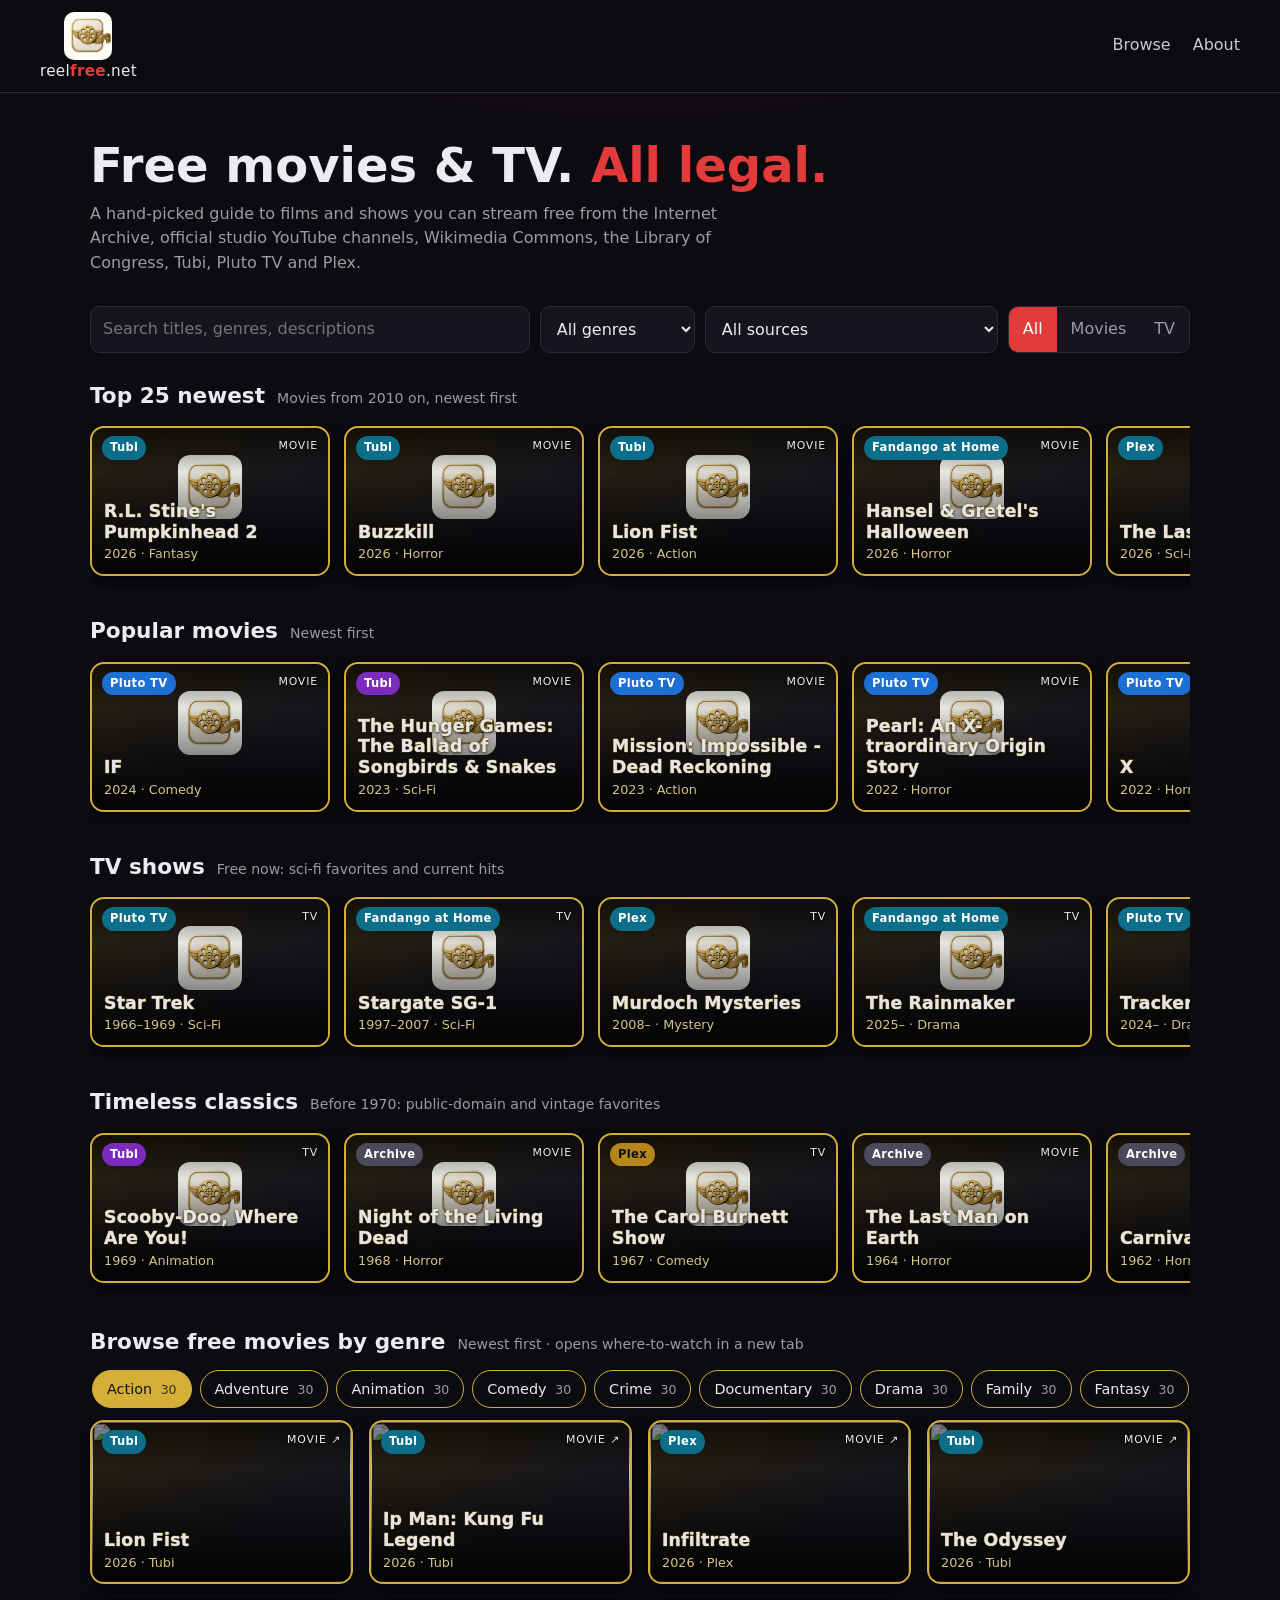
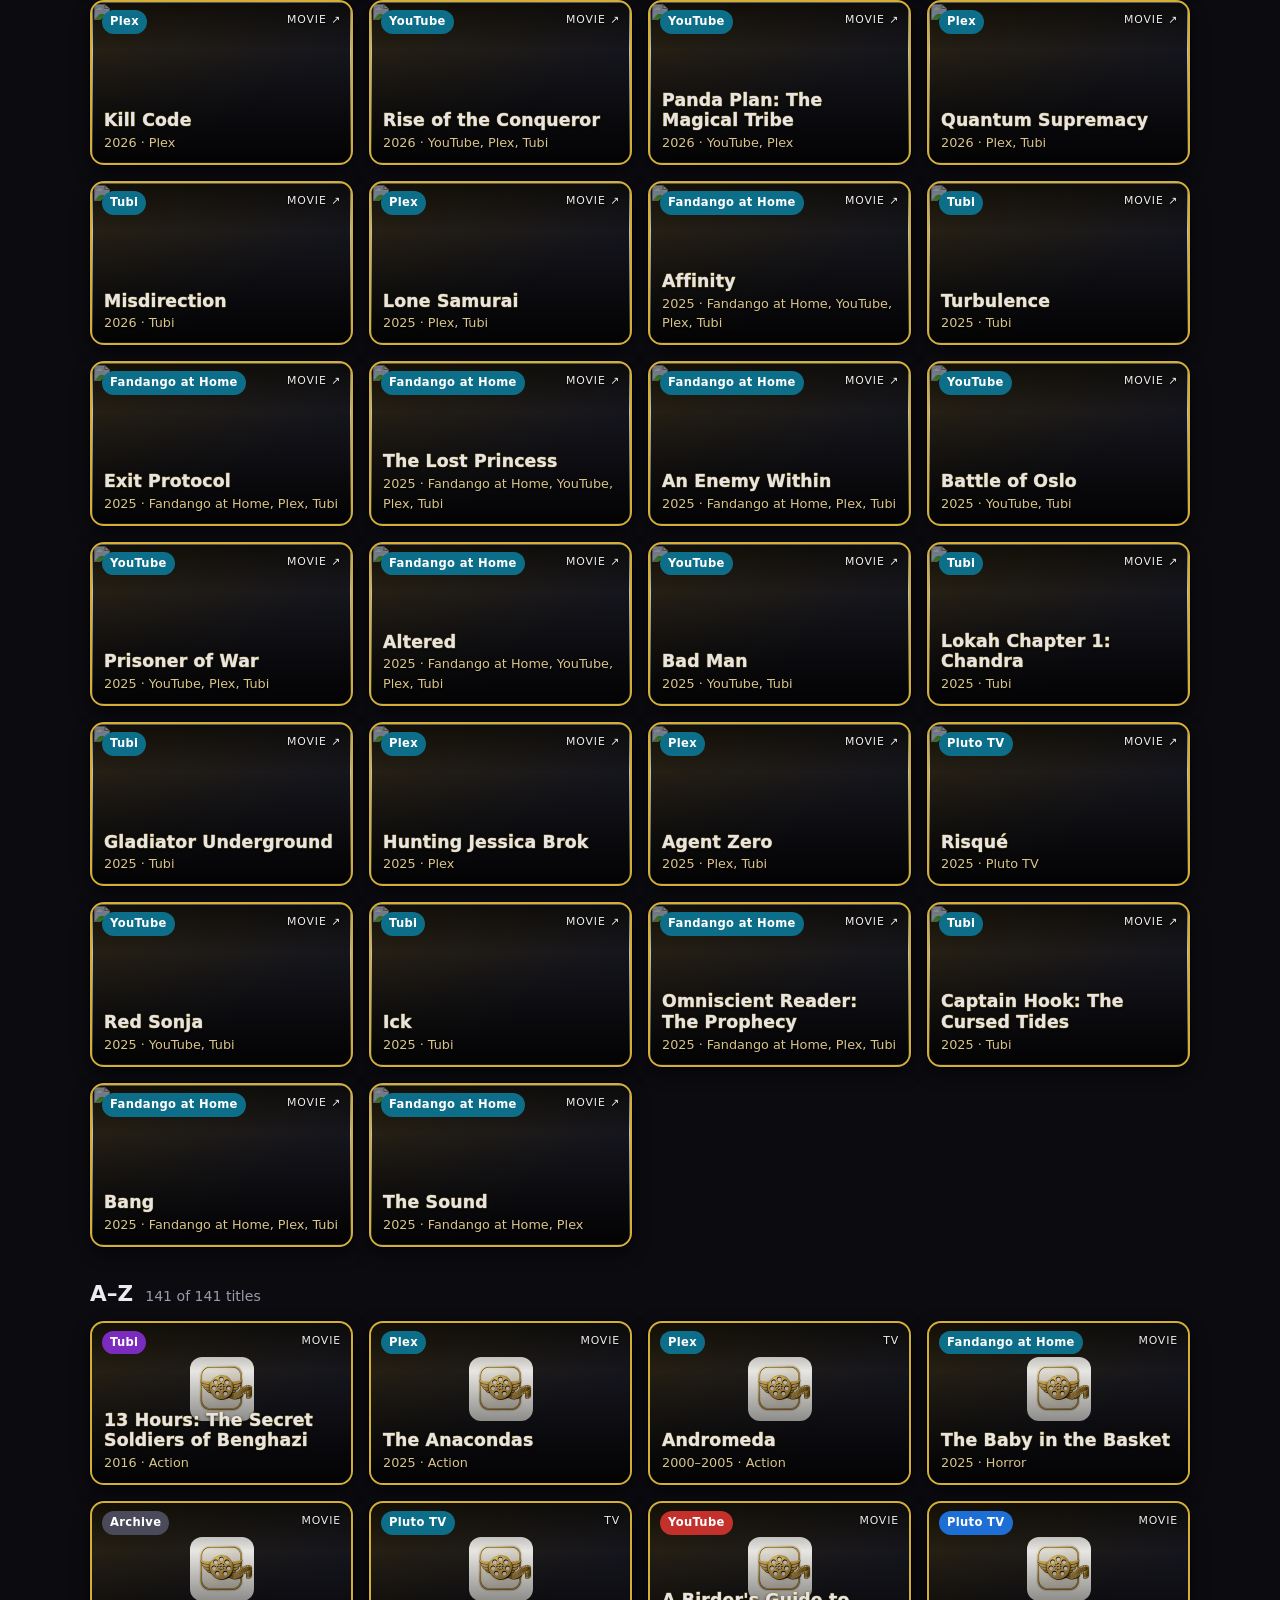
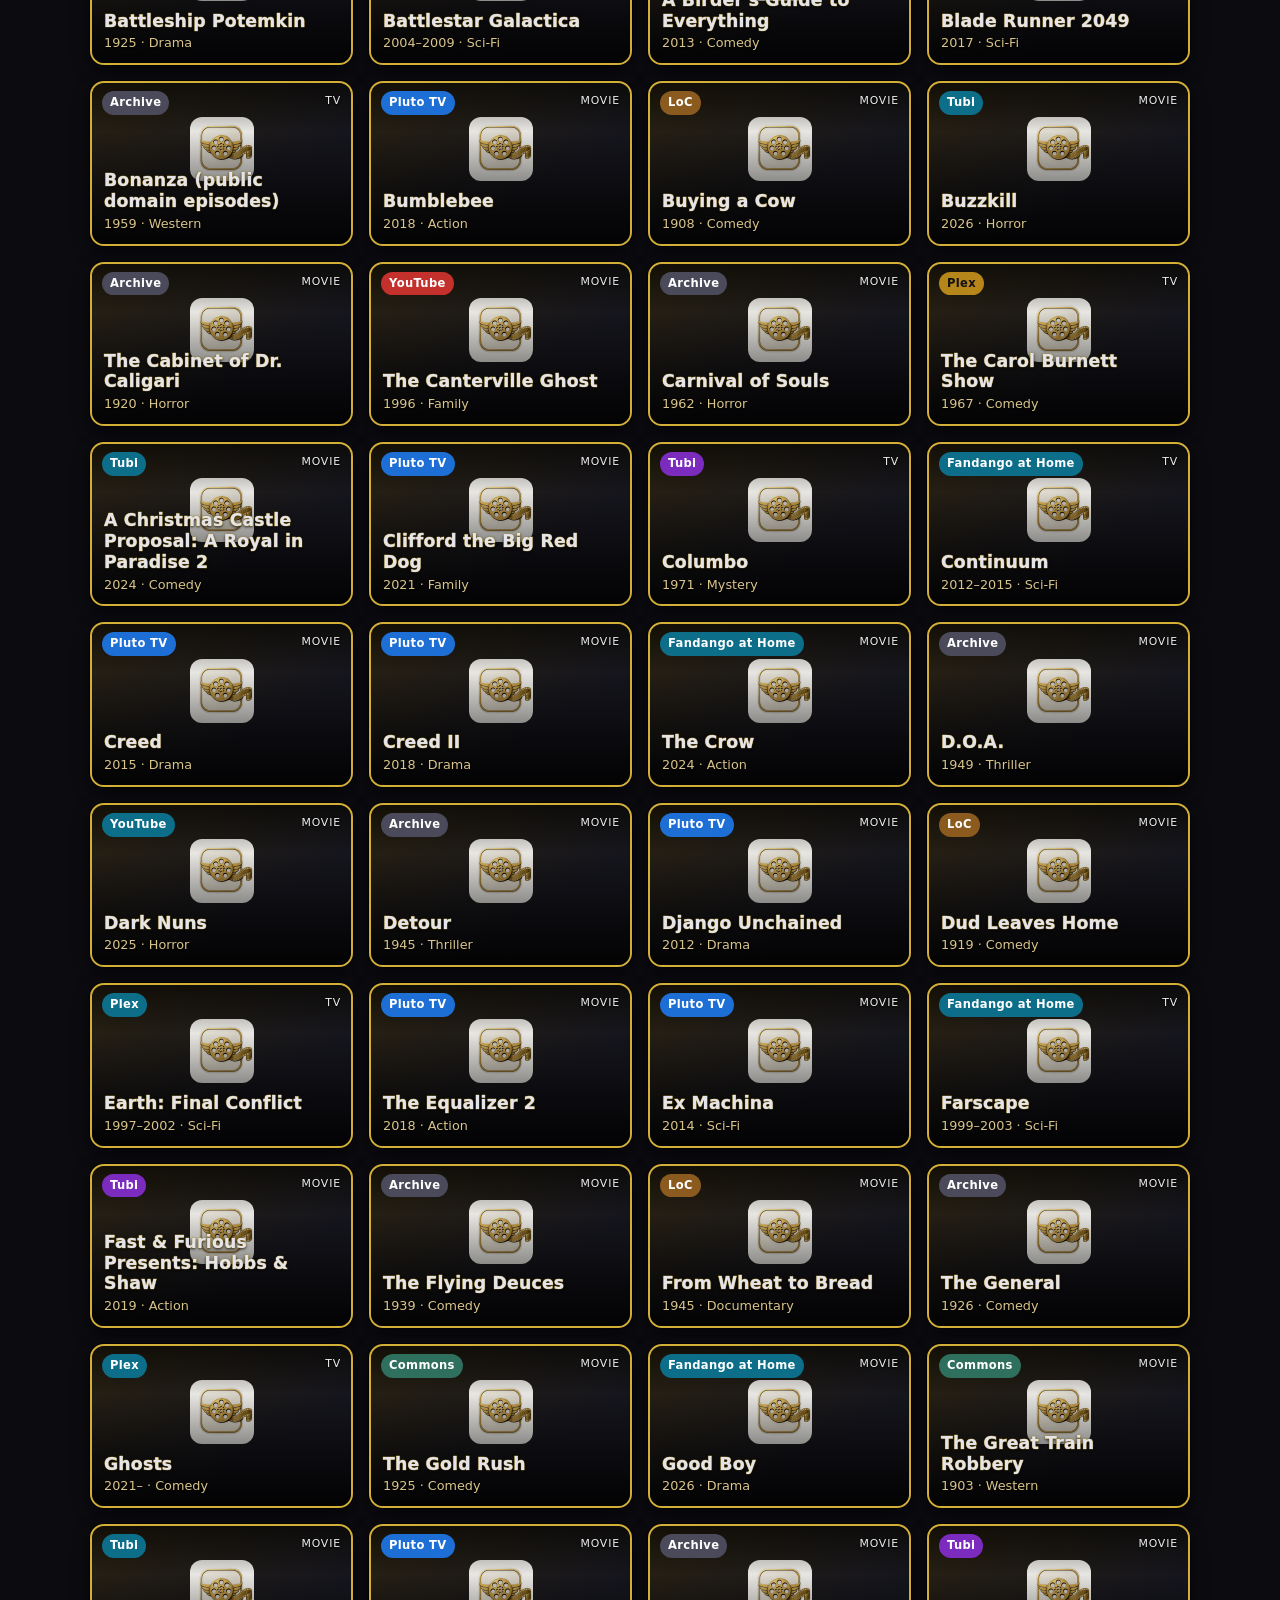
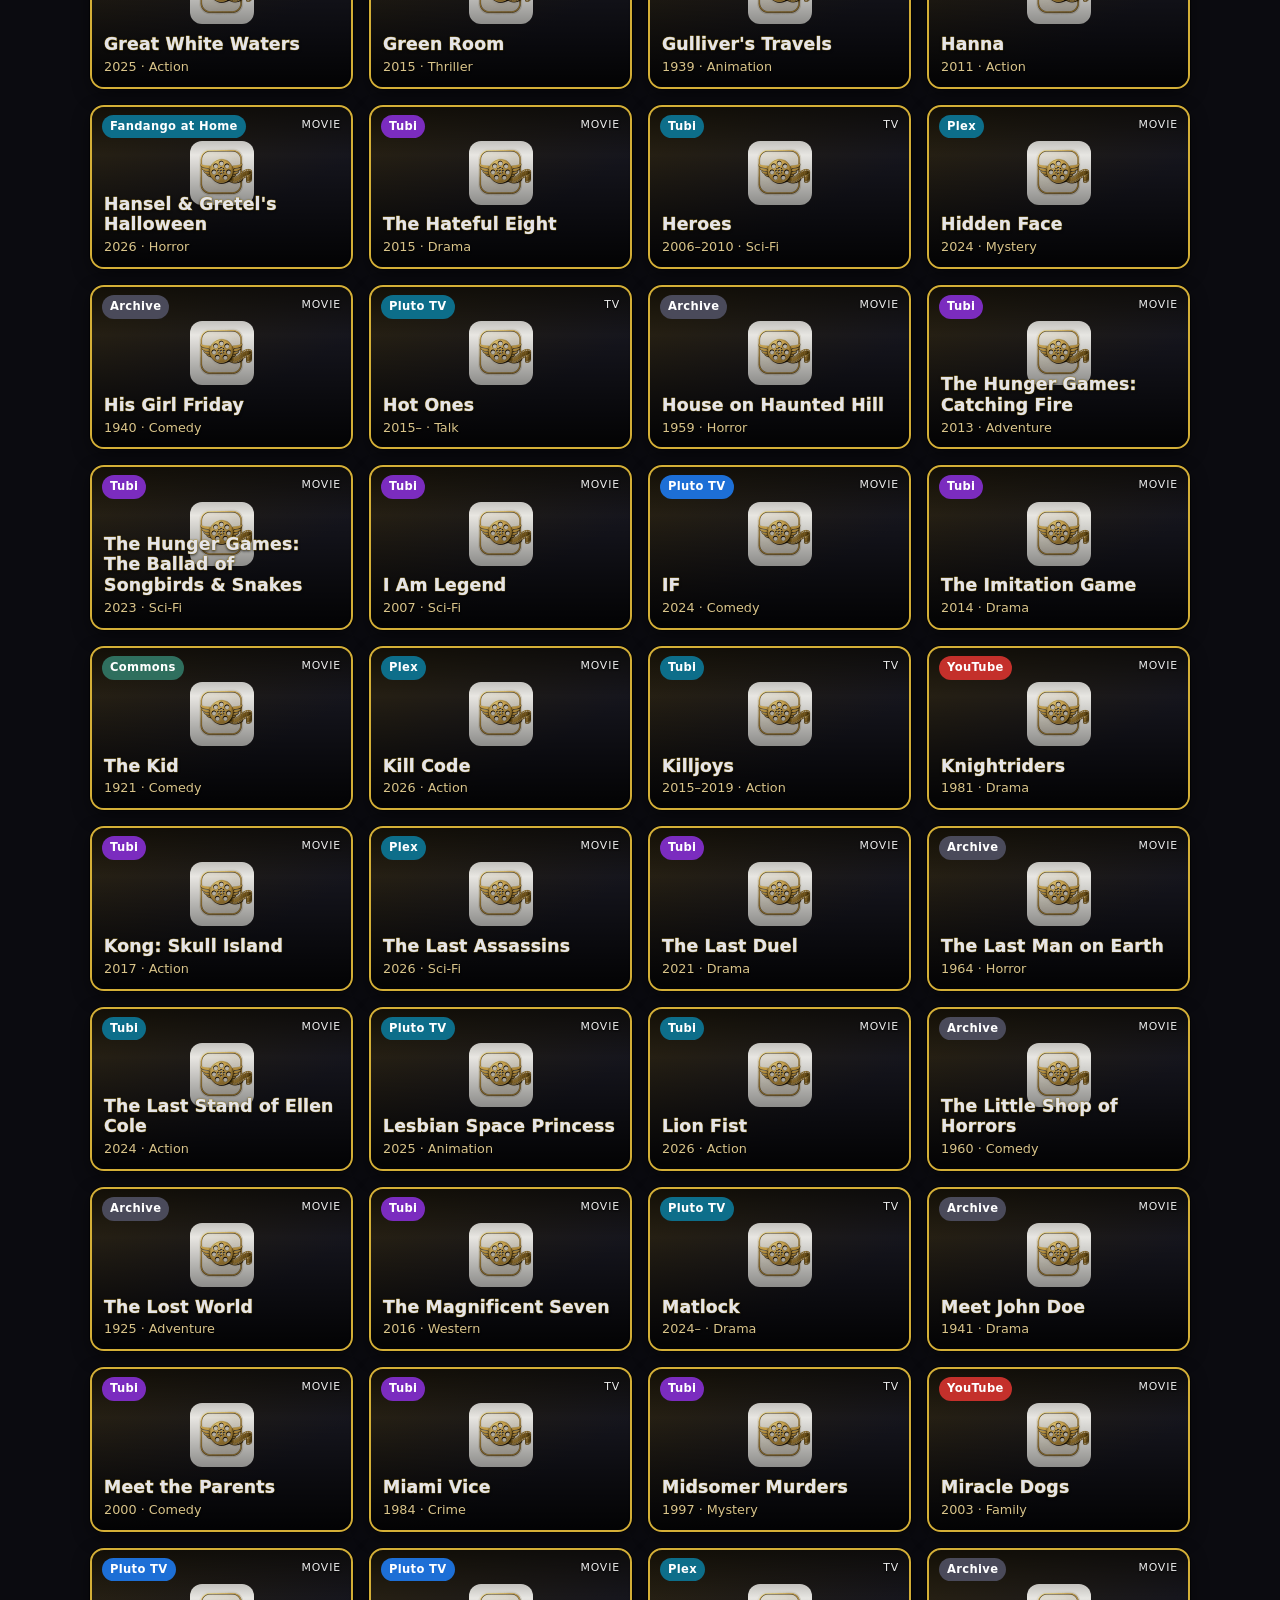
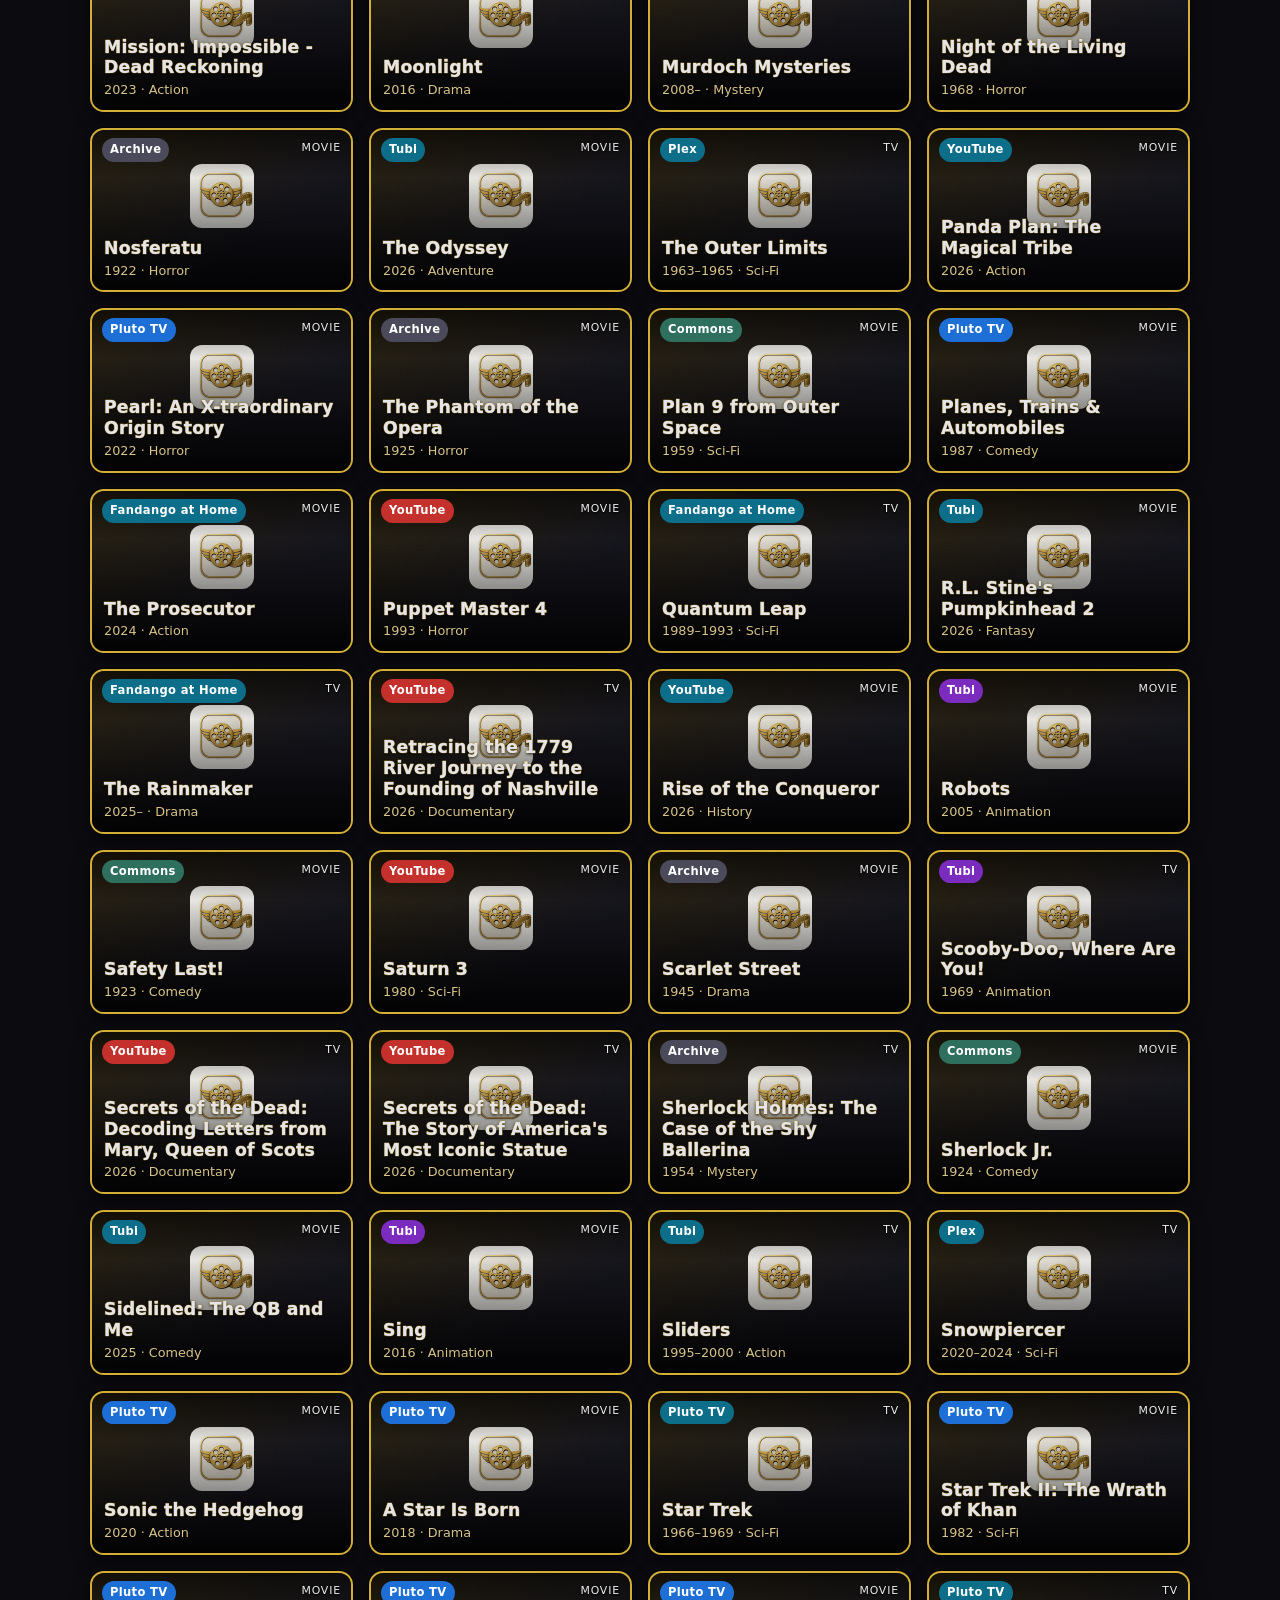
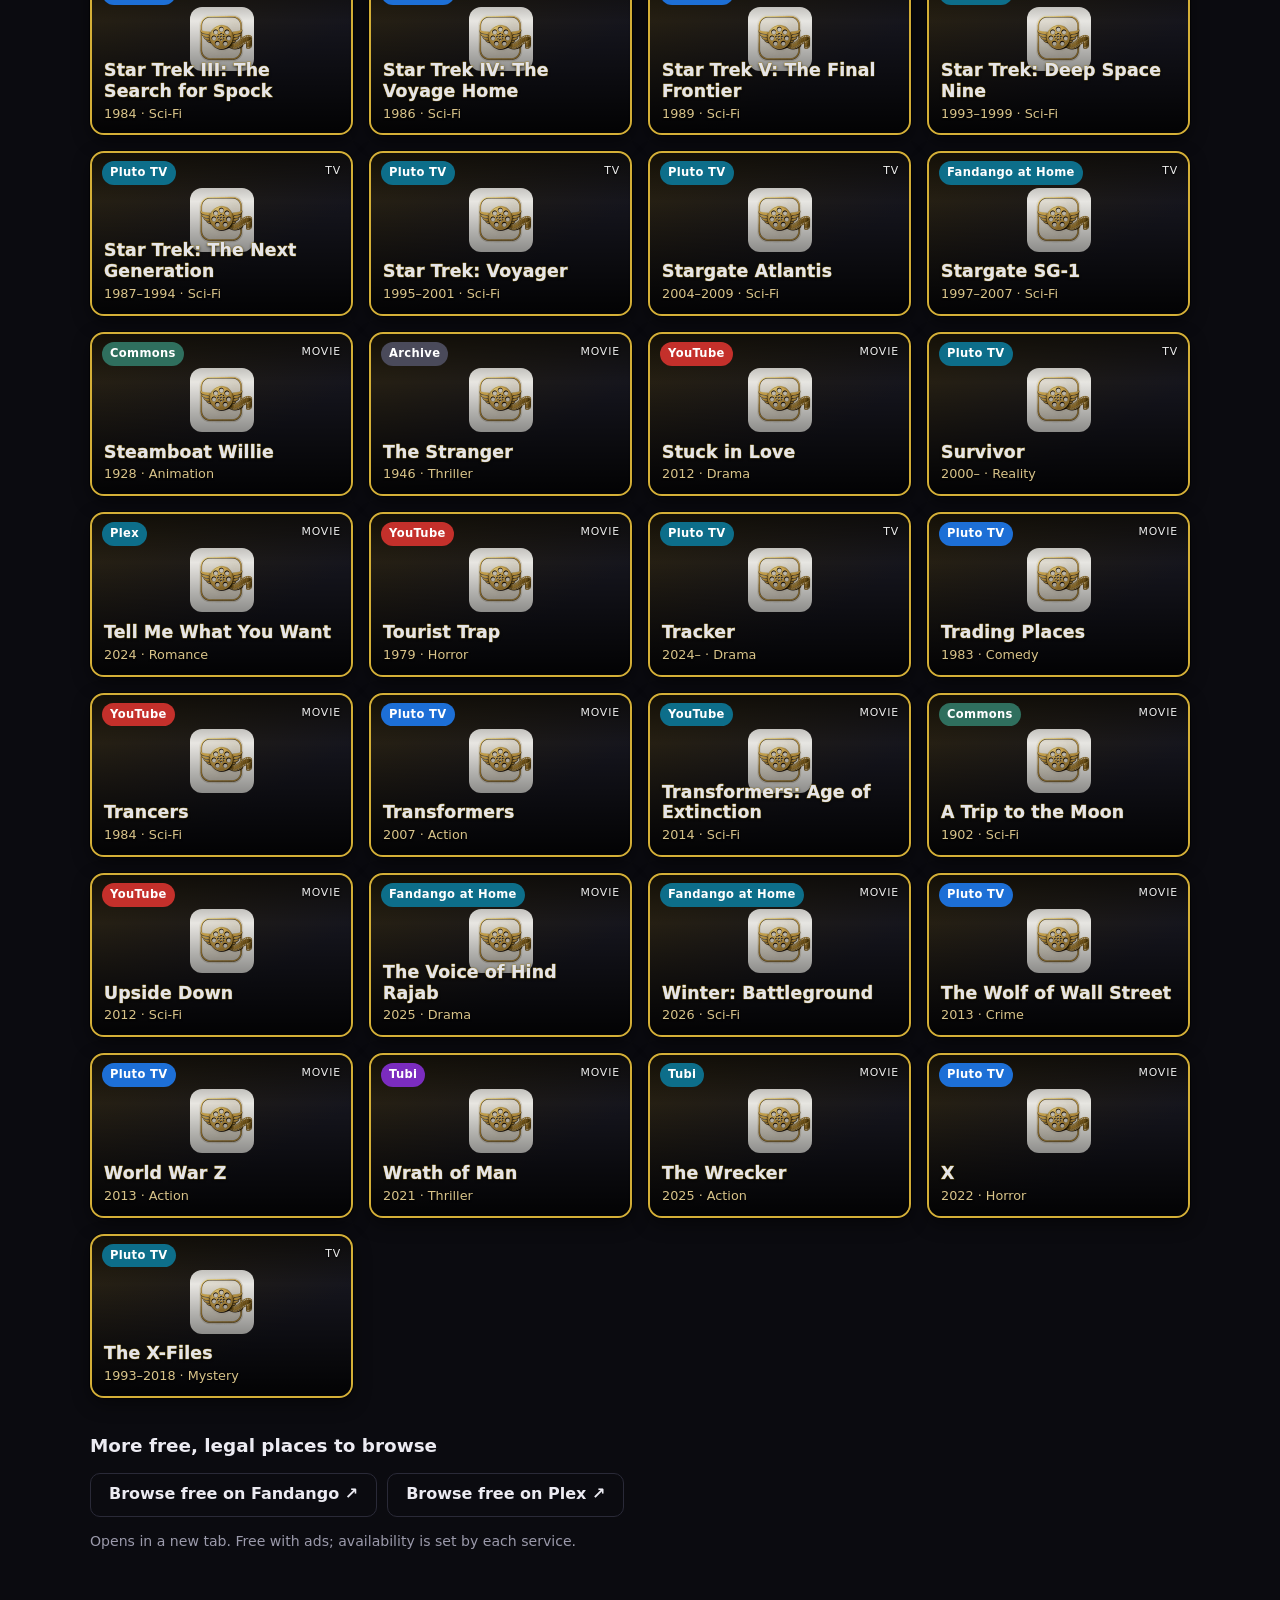
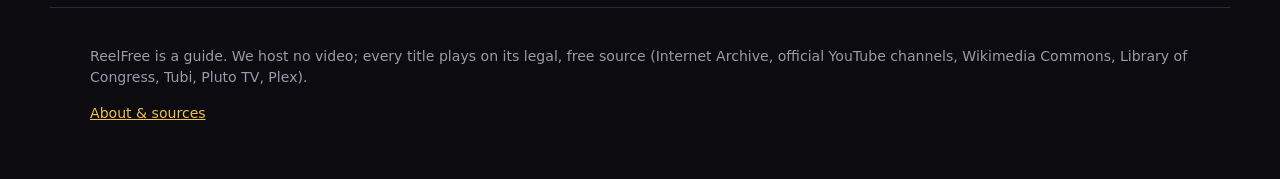
==== index.html @ 987d5ed7 "Add recent free movies, TV rebuild, Transformers/Star Trek films, genre browser, TMDB checker" ====
<!doctype html><html lang="en"><head><meta charset="utf-8"><meta name="viewport" content="width=device-width,initial-scale=1"><meta name="theme-color" content="#0b0b10"><link rel="icon" href="/favicon.ico" sizes="any"><link rel="icon" type="image/png" sizes="64x64" href="/icons/favicon-64.png"><link rel="icon" type="image/png" sizes="32x32" href="/icons/favicon-32.png"><link rel="apple-touch-icon" href="/icons/apple-touch-icon.png"><link rel="manifest" href="/site.webmanifest"><link rel="stylesheet" href="/styles.css"><title>ReelFree: free, legal movies &amp; TV</title><meta name="description" content="A hand-picked guide to movies and TV you can watch free and legally: public-domain classics, official YouTube channels, Tubi and Pluto TV."></head>
<body data-page="home"><header class="top"><a class="brand" href="/" aria-label="ReelFree home"><img src="/icons/logo-128.png" alt="ReelFree logo" width="48" height="48"><span>reel<b>free</b>.net</span></a><nav><a href="/">Browse</a><a href="/about">About</a><a href="/account" class="acct-link" hidden>My lists</a><button class="btn small ghost" id="auth-btn" hidden>Sign in</button></nav></header>
<main>
<section class="hero"><h1>Free movies &amp; TV. <span>All legal.</span></h1><p>A hand-picked guide to films and shows you can stream free from the Internet Archive, official studio YouTube channels, Wikimedia Commons, the Library of Congress, Tubi, Pluto TV and Plex.</p></section>
<section class="filters" aria-label="Filters">
<input id="q" type="search" placeholder="Search titles, genres, descriptions" aria-label="Search" autocomplete="off">
<select id="genre" aria-label="Genre"><option value="">All genres</option></select>
<select id="source" aria-label="Source"><option value="">All sources</option><option value="archive">Internet Archive</option><option value="youtube">YouTube (official)</option><option value="tubi">Tubi</option><option value="pluto">Pluto TV</option><option value="commons">Wikimedia Commons</option><option value="loc">Library of Congress</option><option value="plex">Plex</option><option value="tmdb">Other free services (via TMDB)</option></select>
<div class="seg" role="group" aria-label="Type"><button data-type="" class="on">All</button><button data-type="movie">Movies</button><button data-type="tv">TV</button></div>
</section>
<div id="sections"></div>
<section id="genres" class="genres"><div class="row-head"><h2>Browse free movies by genre</h2><span class="muted small">Newest first · opens where-to-watch in a new tab</span></div><div id="genre-chips" class="chips" role="tablist" aria-label="Genres"></div><div id="genre-grid" class="grid"></div></section>
<section class="az"><div class="row-head"><h2 id="az-title">A–Z</h2><span id="count" class="muted small"></span></div>
<div id="grid" class="grid" aria-live="polite"></div></section>
<section class="more"><h2>More free, legal places to browse</h2><div class="actions"><a class="btn ghost" href="https://athome.fandango.com/content/browse/free" target="_blank" rel="noopener">Browse free on Fandango ↗</a><a class="btn ghost" href="https://watch.plex.tv/on-demand" target="_blank" rel="noopener">Browse free on Plex ↗</a></div><p class="small muted">Opens in a new tab. Free with ads; availability is set by each service.</p></section>
</main><footer class="foot"><p>ReelFree is a guide. We host no video; every title plays on its legal, free source (Internet Archive, official YouTube channels, Wikimedia Commons, Library of Congress, Tubi, Pluto TV, Plex).</p><p><a href="/about">About &amp; sources</a></p></footer><div id="modal-root"></div><script src="/config.js"></script><script type="module" src="/app.js"></script></body></html>
---- styles.css ----
:root{--bg:#0b0b10;--panel:#15151d;--panel2:#1d1d28;--text:#ecebf2;--muted:#9b9aab;--accent:#e23b3b;--accent2:#f2c14e;--line:#2a2a38;--gold:#d4af37;--r:14px}
[hidden]{display:none!important}
*{box-sizing:border-box}html{-webkit-text-size-adjust:100%}
body{margin:0;background:radial-gradient(1200px 600px at 50% -200px,#2a0d12 0%,var(--bg) 60%) fixed,var(--bg);color:var(--text);font:16px/1.55 system-ui,-apple-system,Segoe UI,Roboto,sans-serif}
a{color:var(--accent2)}img{max-width:100%}
.top{display:flex;align-items:center;justify-content:space-between;gap:12px;padding:12px clamp(14px,4vw,40px);border-bottom:1px solid var(--line);background:rgba(11,11,16,.85);backdrop-filter:blur(8px);position:sticky;top:0;z-index:5}
.brand{display:flex;flex-direction:column;align-items:center;gap:3px;color:var(--text);text-decoration:none;font-size:.95rem;line-height:1.1;letter-spacing:.3px}
.brand img{display:block;border-radius:10px}.brand b{color:var(--accent)}
.top nav{display:flex;align-items:center;gap:clamp(10px,2.5vw,22px)}.top nav a{color:var(--text);text-decoration:none;opacity:.85}.top nav a:hover{opacity:1;color:var(--accent2)}
main{max-width:1180px;margin:0 auto;padding:20px clamp(14px,4vw,40px) 40px}
.hero{padding:26px 0 8px}.hero h1{font-size:clamp(1.8rem,5vw,3rem);line-height:1.1;margin:0 0 10px}.hero h1 span{color:var(--accent)}.hero p{color:var(--muted);max-width:680px;margin:0}
.filters{display:grid;grid-template-columns:1fr auto auto auto;gap:10px;margin:22px 0 8px}
input,select,textarea{font:inherit;color:var(--text);background:var(--panel);border:1px solid var(--line);border-radius:10px;padding:10px 12px;min-height:44px;width:100%}
input:focus,select:focus,textarea:focus,button:focus-visible,a:focus-visible{outline:2px solid var(--accent2);outline-offset:2px}
.seg{display:flex;border:1px solid var(--line);border-radius:10px;overflow:hidden}.seg button{background:var(--panel);color:var(--muted);border:0;padding:0 14px;min-height:44px;font:inherit;cursor:pointer}.seg button.on{background:var(--accent);color:#fff}
.muted{color:var(--muted)}.small{font-size:.88rem}
.grid{display:grid;grid-template-columns:repeat(auto-fill,minmax(220px,1fr));gap:16px}
.row{margin:26px 0}.row-head{display:flex;align-items:baseline;gap:12px;margin:0 0 10px}.row-head h2{margin:0;font-size:1.35rem}
.rail{display:grid;grid-auto-flow:column;grid-auto-columns:minmax(240px,1fr);gap:14px;overflow-x:auto;scroll-snap-type:x mandatory;padding:4px 2px 12px;scrollbar-width:thin;scrollbar-color:#5a4a1a transparent}
.rail .card{scroll-snap-align:start}
.az{margin-top:30px}.more{margin:34px 0 0}.more h2{font-size:1.15rem;margin:0 0 4px}.more{margin:34px 0 0}.more h2{font-size:1.15rem;margin:0 0 4px}
.card{position:relative;display:block;aspect-ratio:16/10;border-radius:var(--r);overflow:hidden;border:2px solid var(--gold);box-shadow:0 0 0 1px rgba(0,0,0,.6),0 6px 18px rgba(0,0,0,.45);background:linear-gradient(150deg,#2a2210,#15151d 65%);color:var(--text);text-decoration:none;transition:transform .15s,box-shadow .15s}
.card:hover,.card:focus-visible{transform:translateY(-3px);box-shadow:0 0 0 1px rgba(0,0,0,.6),0 0 18px rgba(212,175,55,.35)}
.card .art{position:absolute;inset:0}.card .art img{width:100%;height:100%;object-fit:cover;display:block}
.card .art .fallback{display:none}
.card.noimg .art{display:flex;align-items:center;justify-content:center}.card.noimg .art .fallback{display:block;width:64px;height:64px;opacity:.9;border-radius:12px;margin-bottom:28px}
.card .scrim{position:absolute;inset:0;background:linear-gradient(180deg,rgba(0,0,0,.55) 0%,rgba(0,0,0,0) 30%,rgba(0,0,0,.25) 50%,rgba(0,0,0,.88) 100%)}
.card .info{position:absolute;left:0;right:0;bottom:0;padding:10px 12px}
.card h3{margin:0;font-size:1.08rem;line-height:1.2;color:#e4e4ea;font-weight:800;letter-spacing:.2px;-webkit-text-stroke:.5px var(--gold);paint-order:stroke fill;text-shadow:0 0 1px var(--gold),0 1px 3px rgba(0,0,0,.95)}
.card .meta{display:block;margin-top:2px;color:#d9c48a;font-size:.8rem;text-shadow:0 1px 2px #000}
.card .kind{position:absolute;top:10px;right:10px;font-size:.68rem;color:#eee;text-transform:uppercase;letter-spacing:.08em;text-shadow:0 1px 2px #000}
.badge{display:inline-block;font-size:.72rem;font-weight:600;padding:3px 8px;border-radius:99px;background:#333;color:#fff;letter-spacing:.03em}
.card .badge{position:absolute;top:8px;left:10px}
.src-archive{background:#4a4a5a}.src-youtube{background:#c4302b}.src-tubi{background:#7b2cbf}.src-pluto{background:#1d6fd6}.src-commons{background:#2f6f5e}.src-loc{background:#8a5a1f}.src-plex{background:#b7861b;color:#111}
.btn{display:inline-flex;align-items:center;justify-content:center;gap:6px;min-height:44px;padding:0 18px;border-radius:10px;border:1px solid var(--line);background:var(--panel2);color:var(--text);font:inherit;font-weight:600;text-decoration:none;cursor:pointer}
.btn.primary{background:var(--accent);border-color:var(--accent);color:#fff}.btn.ghost{background:transparent}.btn.small{min-height:36px;padding:0 12px;font-size:.88rem}
.btn:hover{filter:brightness(1.12)}
.title-page h1{font-size:clamp(1.6rem,4.5vw,2.6rem);margin:6px 0}.year{color:var(--muted);font-weight:400}.crumbs a{color:var(--muted);text-decoration:none}
.title-page .meta{color:var(--muted)}.lede{font-size:1.06rem;max-width:760px}
.player{position:relative;aspect-ratio:16/9;background:#000;border-radius:var(--r);overflow:hidden;border:1px solid var(--line);margin:16px 0 10px}
.player iframe{position:absolute;inset:0;width:100%;height:100%;border:0}
.actions{display:flex;flex-wrap:wrap;align-items:center;gap:10px;margin:12px 0}.actions select,.actions input{width:auto;flex:1 1 180px}.spacer{flex:1}
.notice{background:#2a1f0c;border:1px solid #5a4210;padding:12px 14px;border-radius:10px}
.report{margin:26px 0;background:var(--panel);border:1px solid var(--line);border-radius:var(--r);padding:12px 16px}
.report summary{cursor:pointer;font-weight:600;min-height:28px}.report form{display:grid;gap:12px;margin-top:12px;max-width:560px}.report label,.auth label{display:grid;gap:6px;font-size:.92rem}
.hp{position:absolute!important;left:-9999px!important;width:1px;height:1px;overflow:hidden}
.viewer{position:fixed;inset:0;z-index:20;background:var(--bg);display:flex;flex-direction:column}
.viewer[hidden]{display:none}.viewer-bar{display:flex;align-items:center;gap:10px;flex-wrap:wrap;padding:8px 12px;border-bottom:1px solid var(--line);background:var(--panel)}
.viewer iframe{flex:1;width:100%;border:0;background:#000}body.viewing{overflow:hidden}
.prose{max-width:780px}.prose h1{font-size:2.2rem}.prose li{margin:6px 0}
.auth{display:grid;gap:12px;max-width:420px}
.list-block{margin:18px 0;padding:12px 0;border-top:1px solid var(--line)}.list-block h3{margin:0}.list-item{display:grid;gap:6px}
.foot{max-width:1180px;margin:0 auto;padding:24px clamp(14px,4vw,40px) 40px;color:var(--muted);font-size:.88rem;border-top:1px solid var(--line)}
@media (max-width:760px){.filters{grid-template-columns:1fr 1fr}.filters #q{grid-column:1/-1}.seg{grid-column:1/-1}.seg button{flex:1}.grid{grid-template-columns:1fr 1fr;gap:10px}.rail{grid-auto-columns:72%}.card h3{font-size:.95rem}.card .meta{font-size:.72rem}.top nav a[href="/about"]{display:inline}.brand span{font-size:.85rem}.brand img{width:42px;height:42px}}
@media (max-width:360px){.grid{grid-template-columns:1fr}}
.poster{aspect-ratio:16/9;max-width:760px;border-radius:var(--r);overflow:hidden;border:2px solid var(--gold);margin:16px 0 4px;background:#000}.poster img{width:100%;height:100%;object-fit:cover;display:block}
.src-tmdb{background:#0d6e8a}.genres{margin:30px 0}.chips{display:flex;gap:8px;overflow-x:auto;padding:2px 2px 12px;scrollbar-width:thin}.chip{flex:0 0 auto;min-height:38px;padding:0 14px;border-radius:99px;border:1px solid var(--gold);background:transparent;color:var(--text);font:inherit;font-size:.9rem;cursor:pointer}.chip span{color:var(--muted);font-size:.78rem;margin-left:4px}.chip.on{background:var(--gold);color:#111}.chip.on span{color:#333}
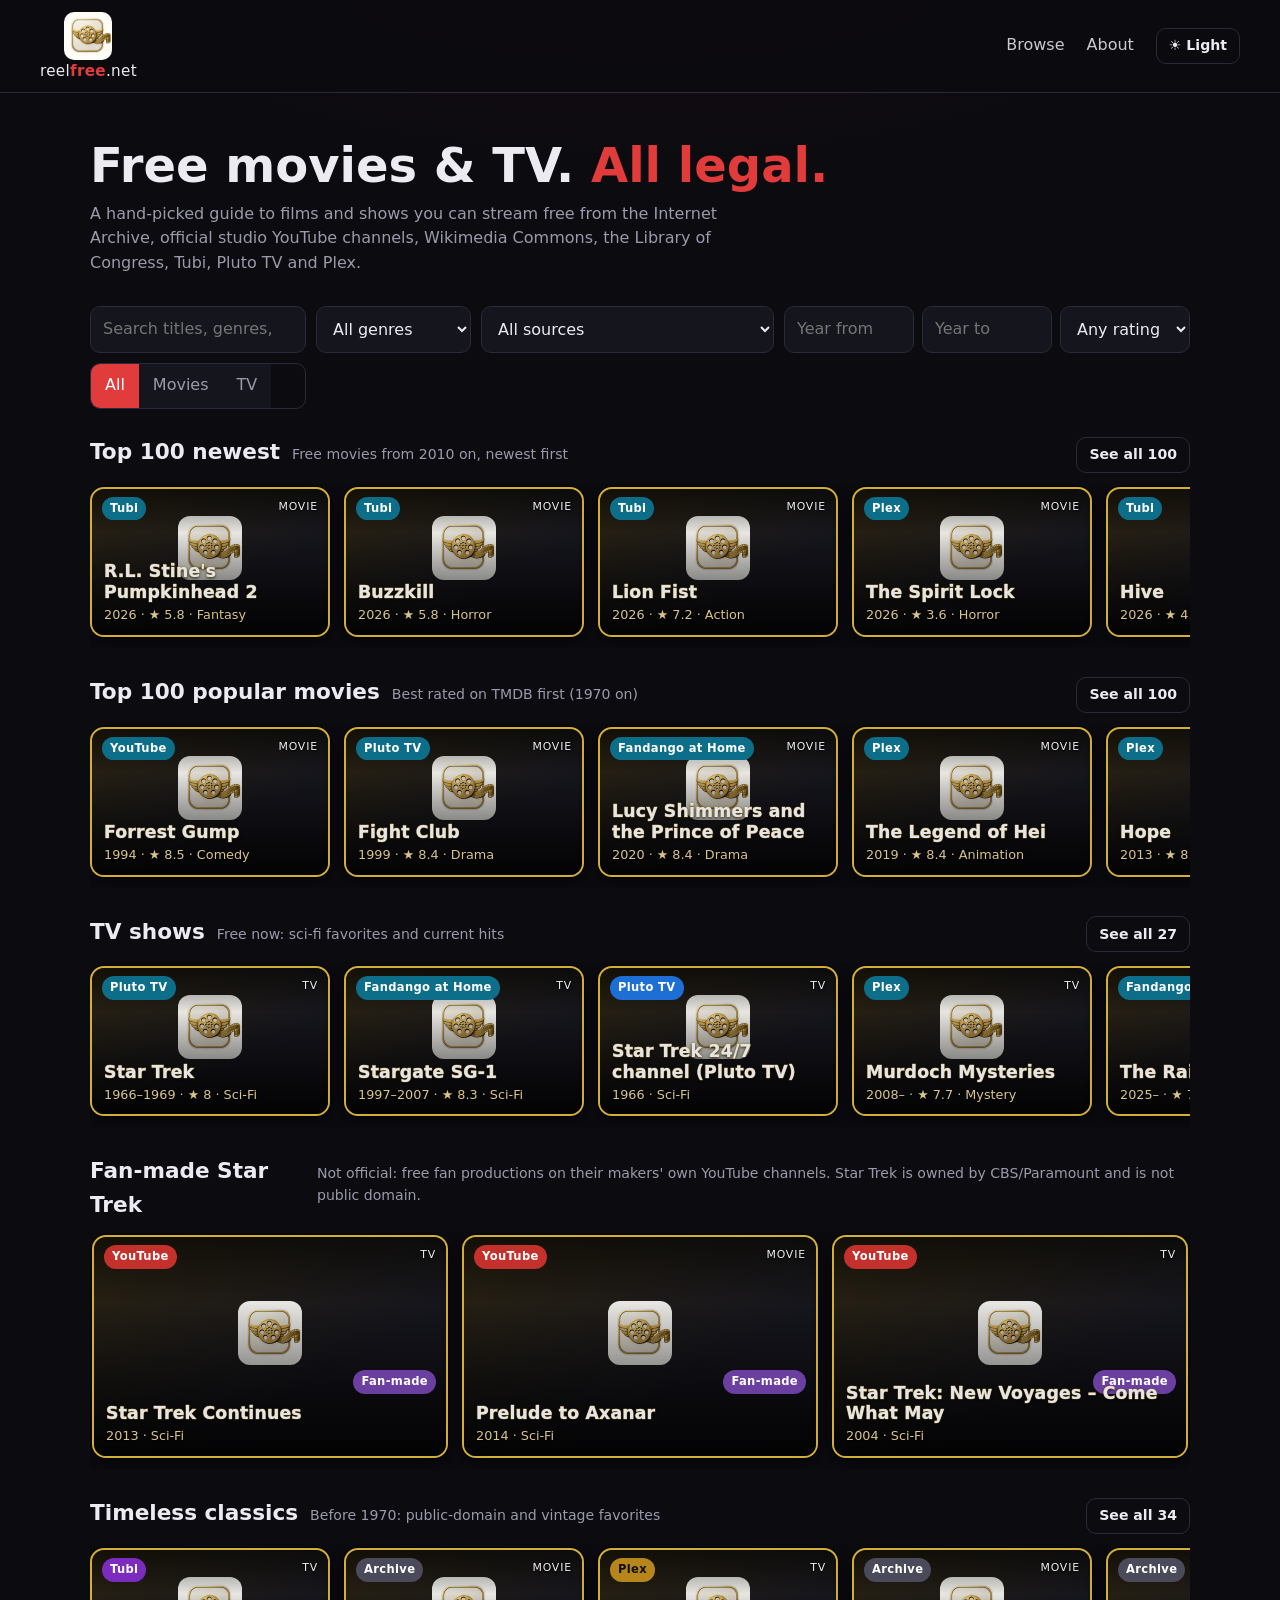
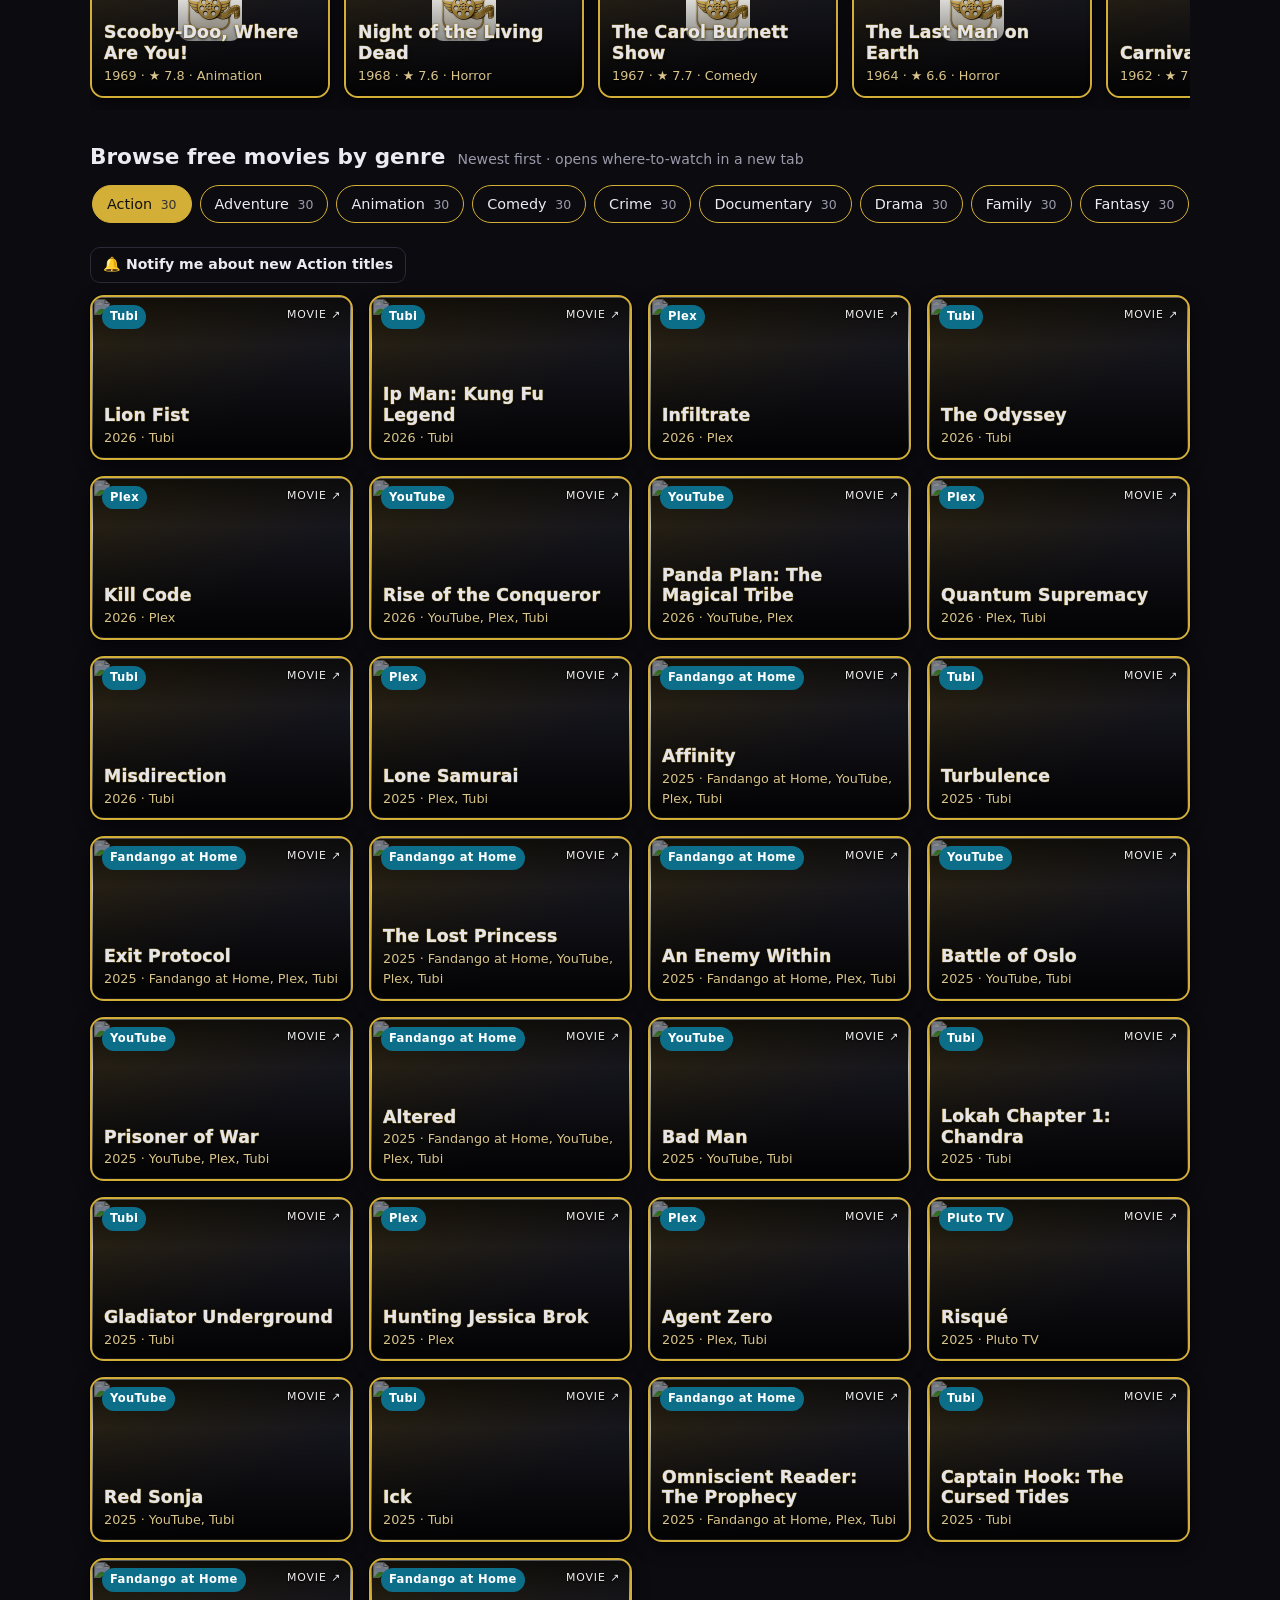
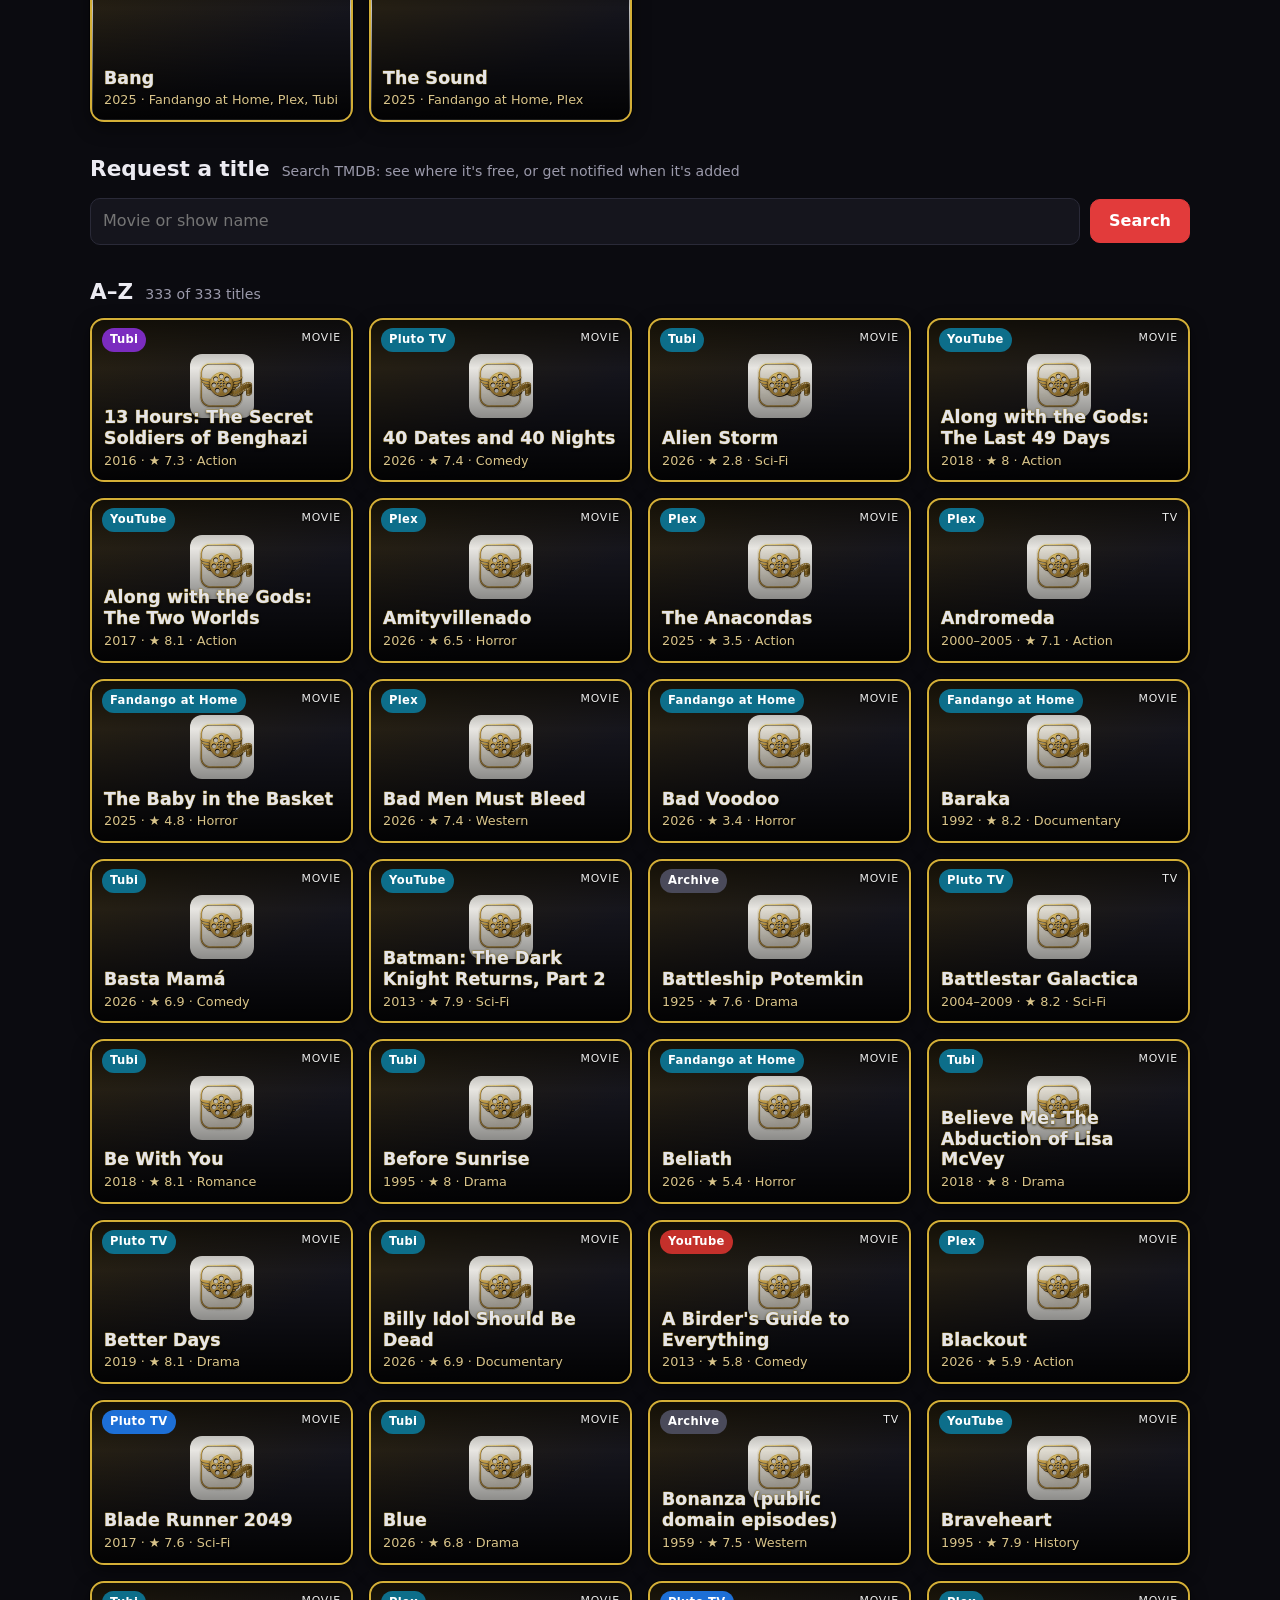
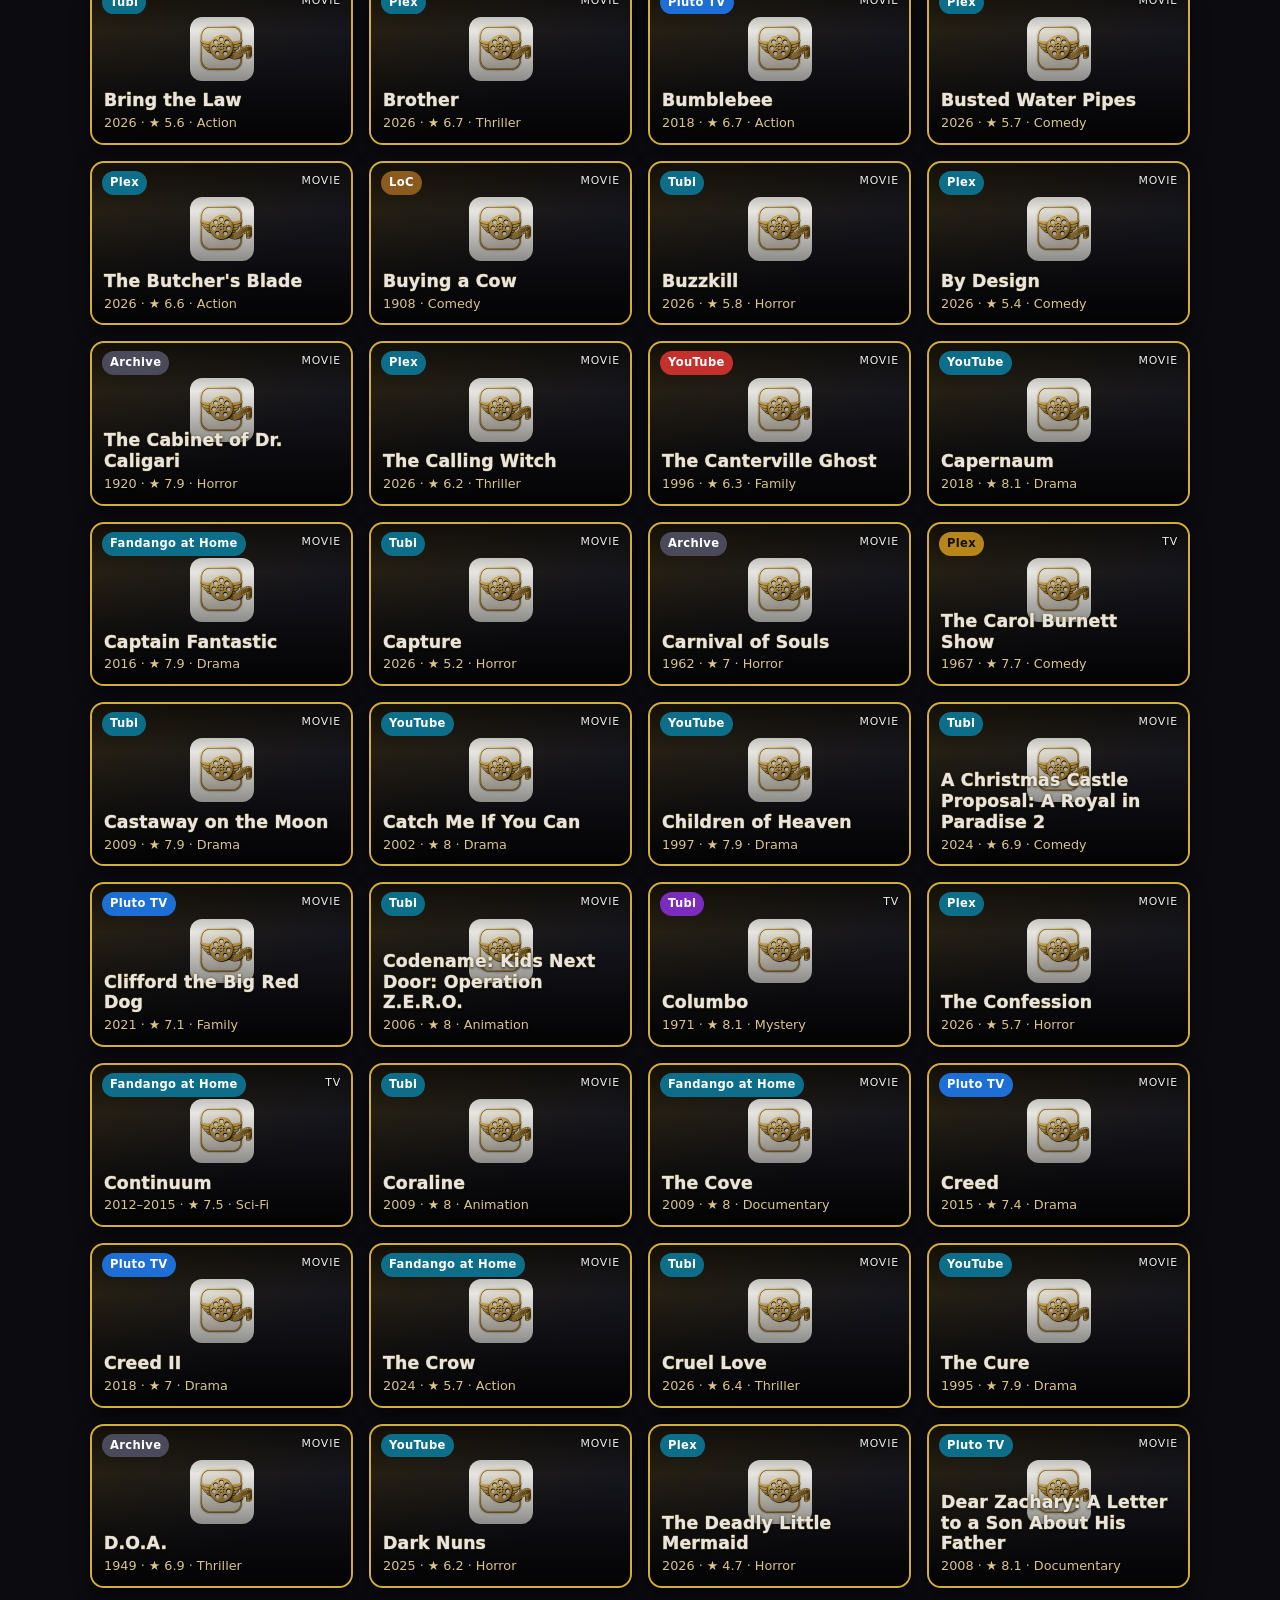
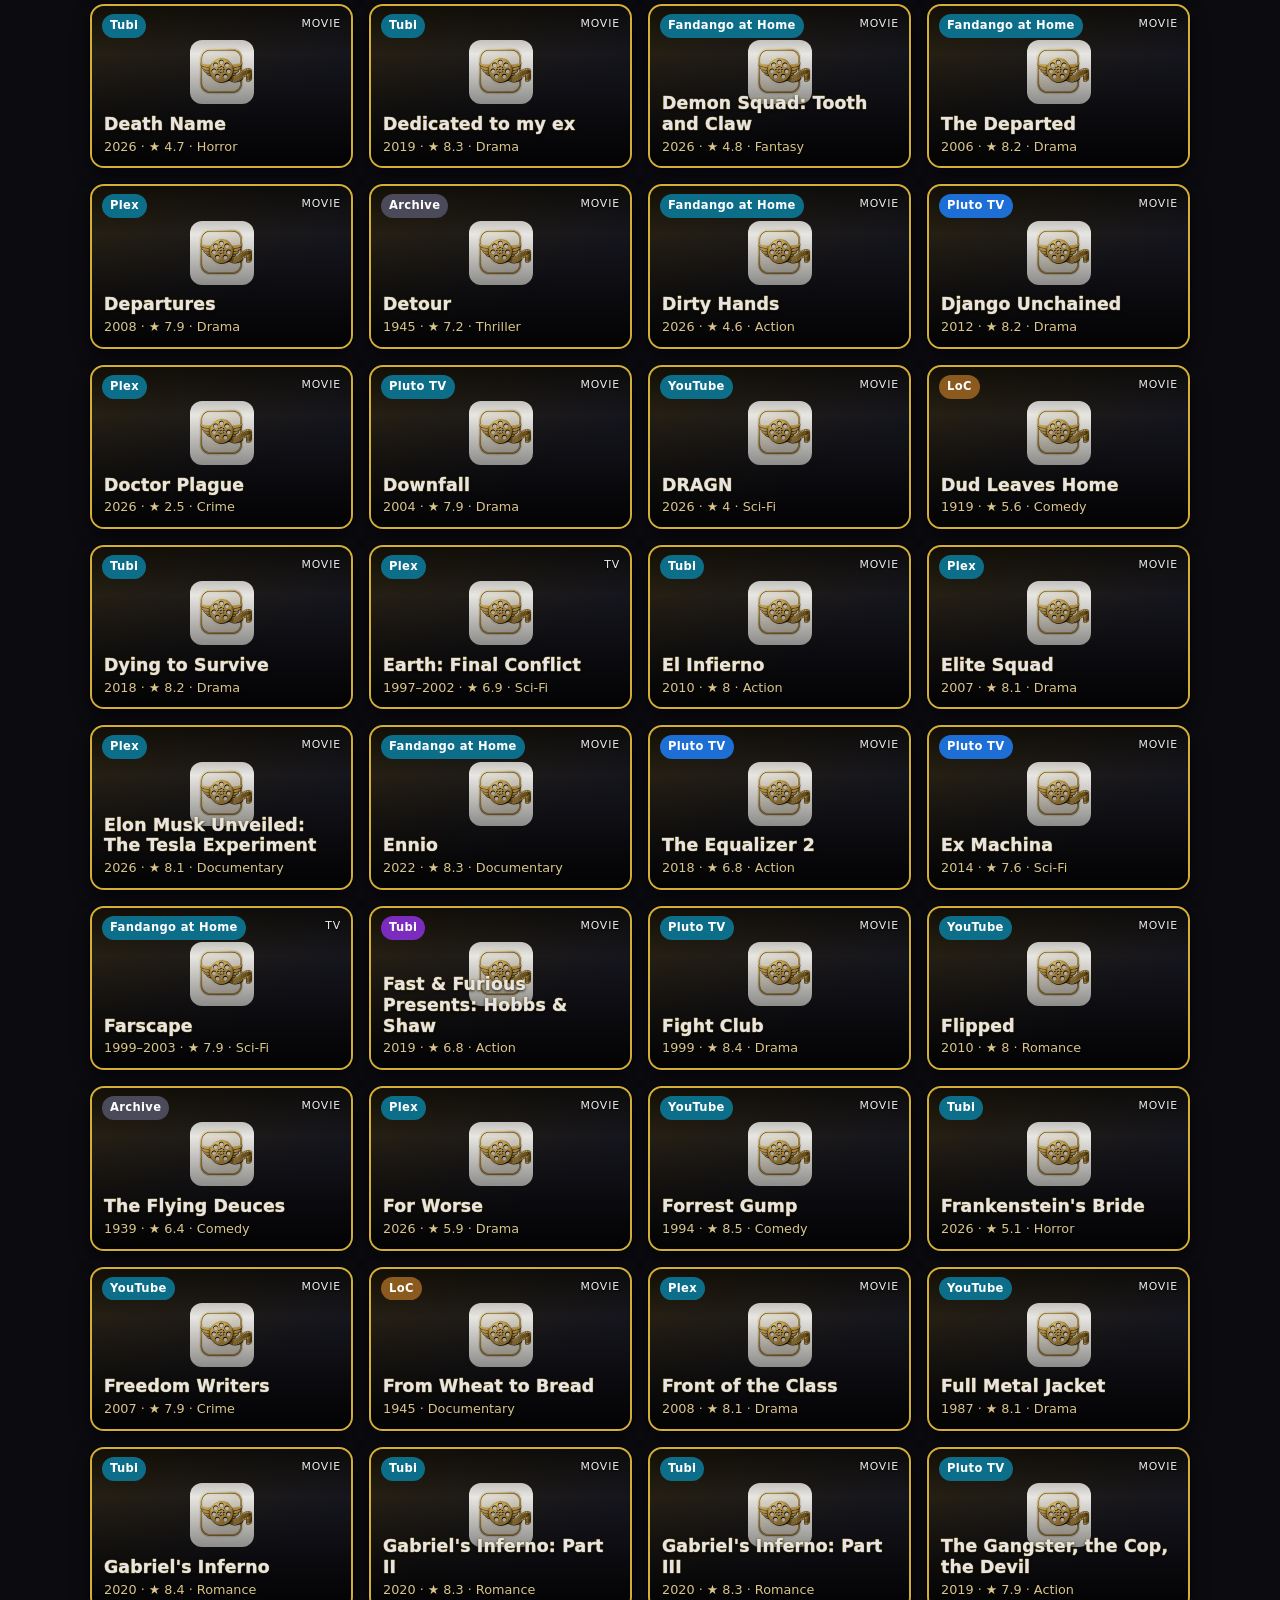
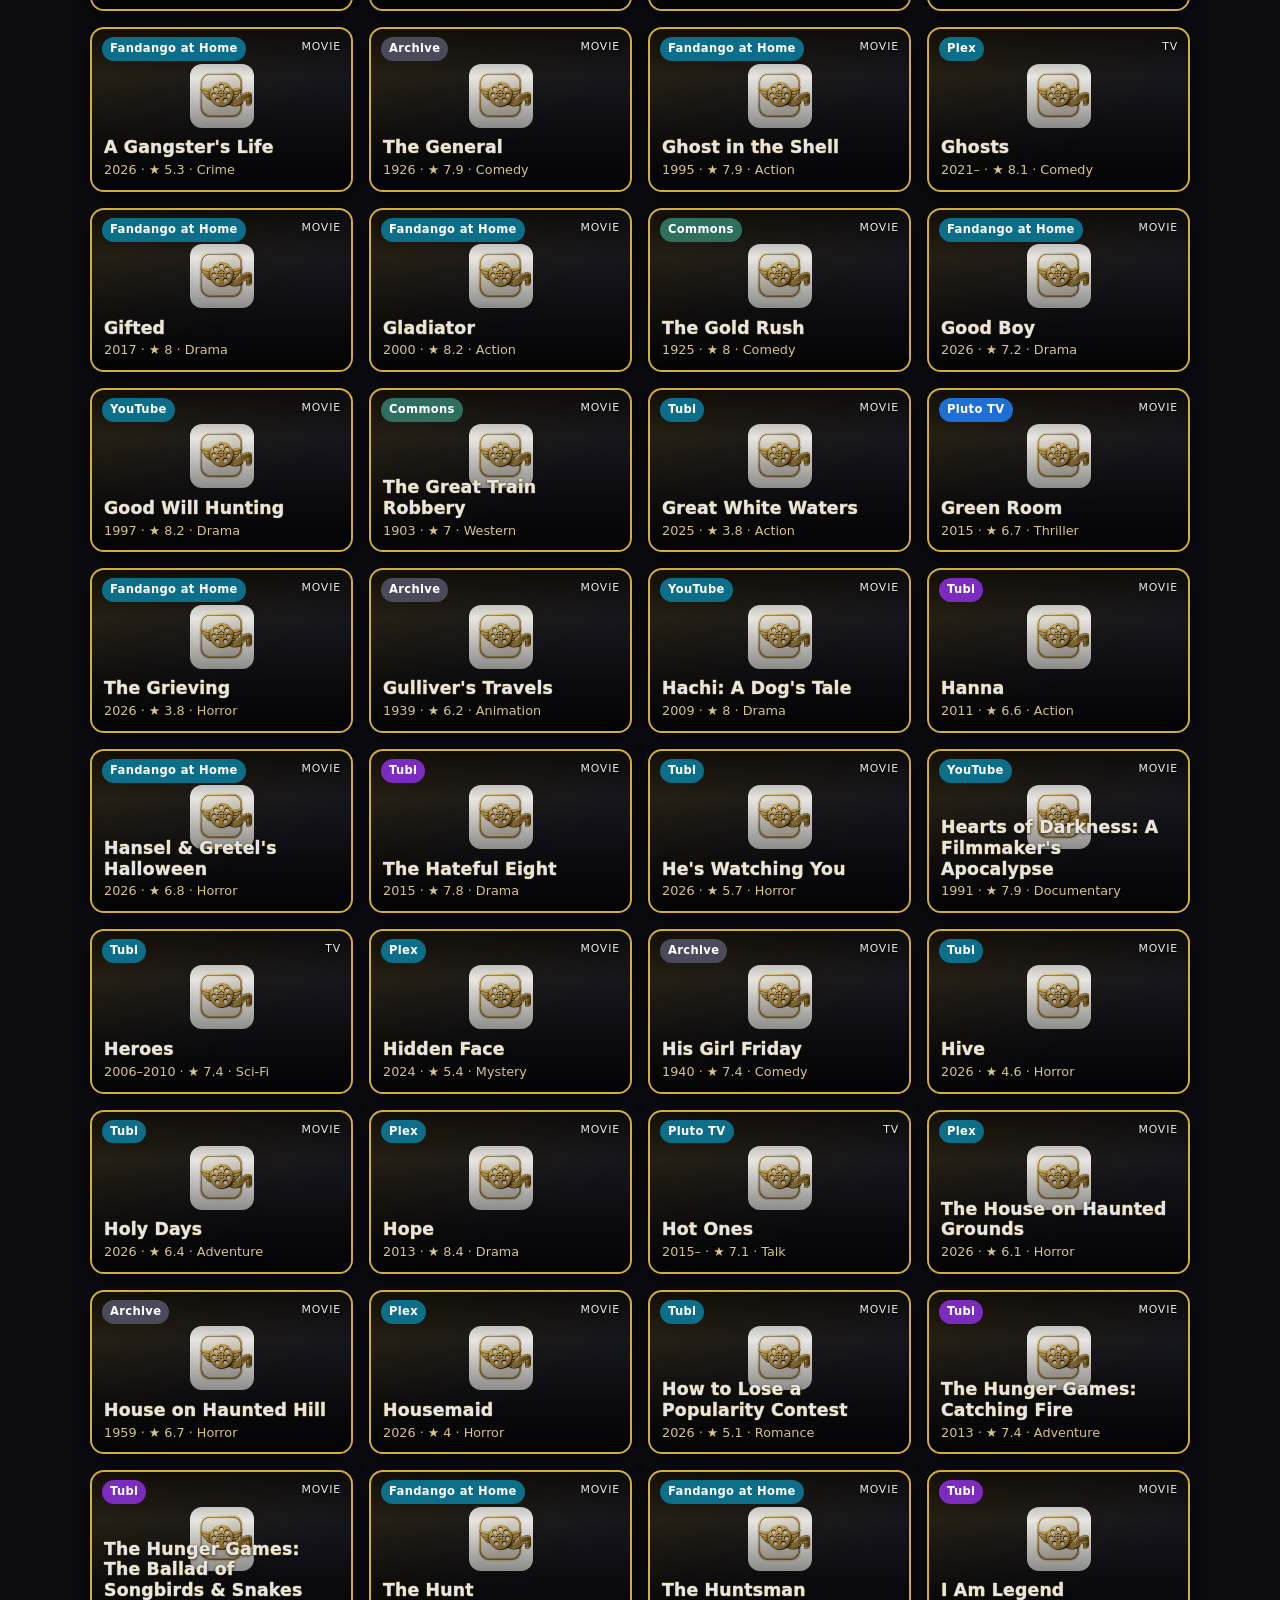
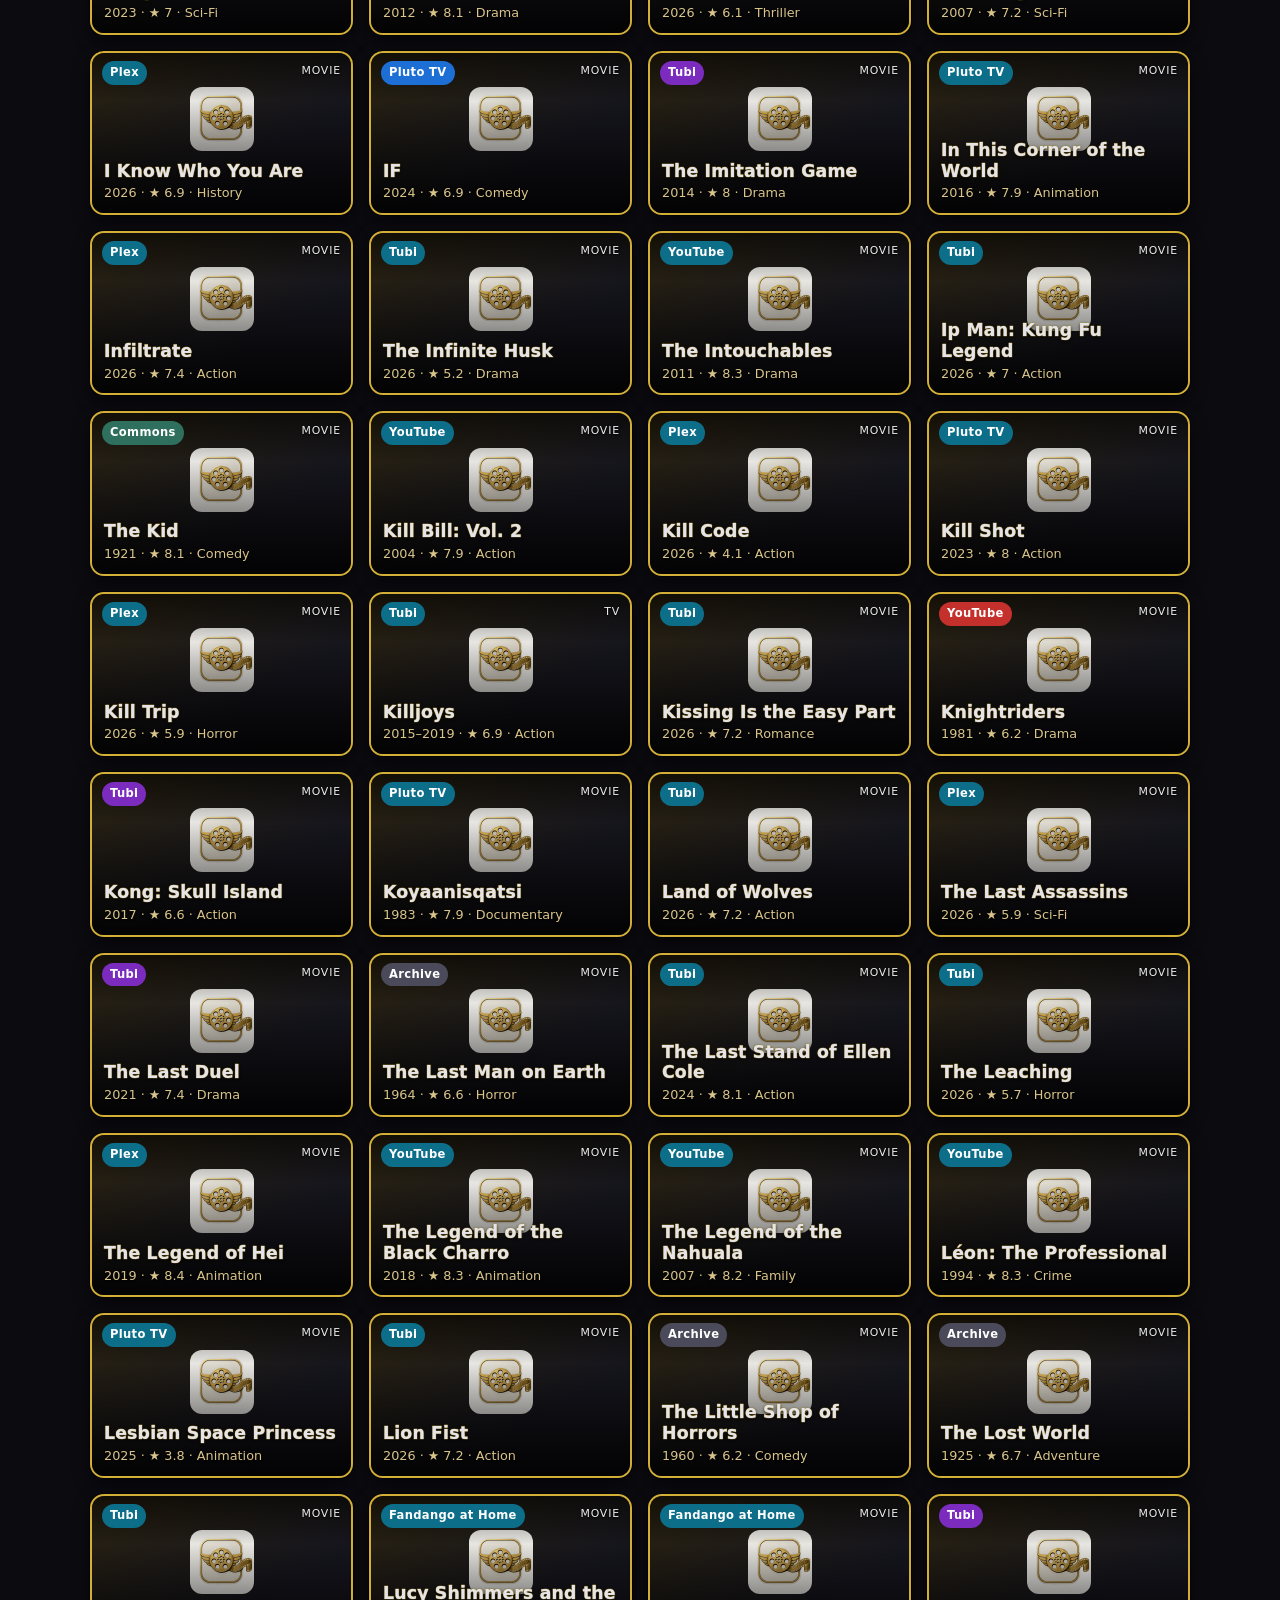
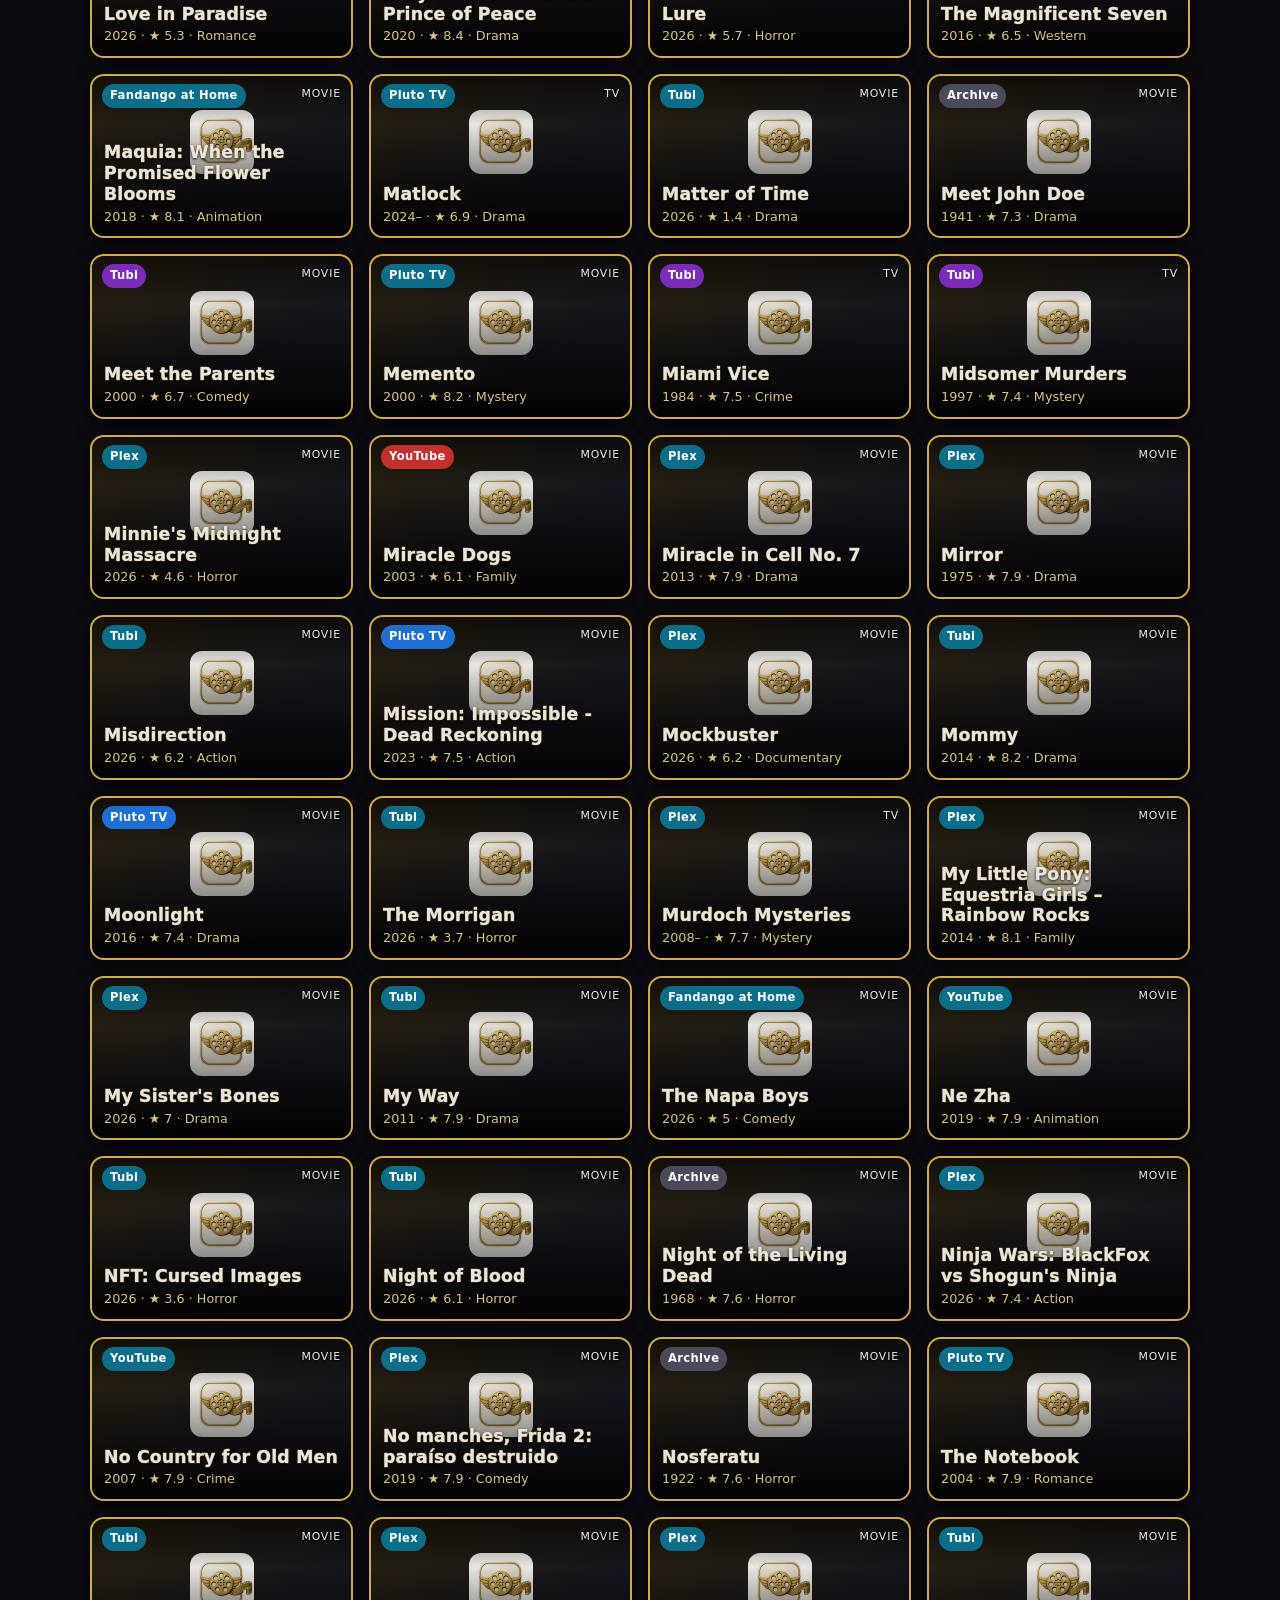
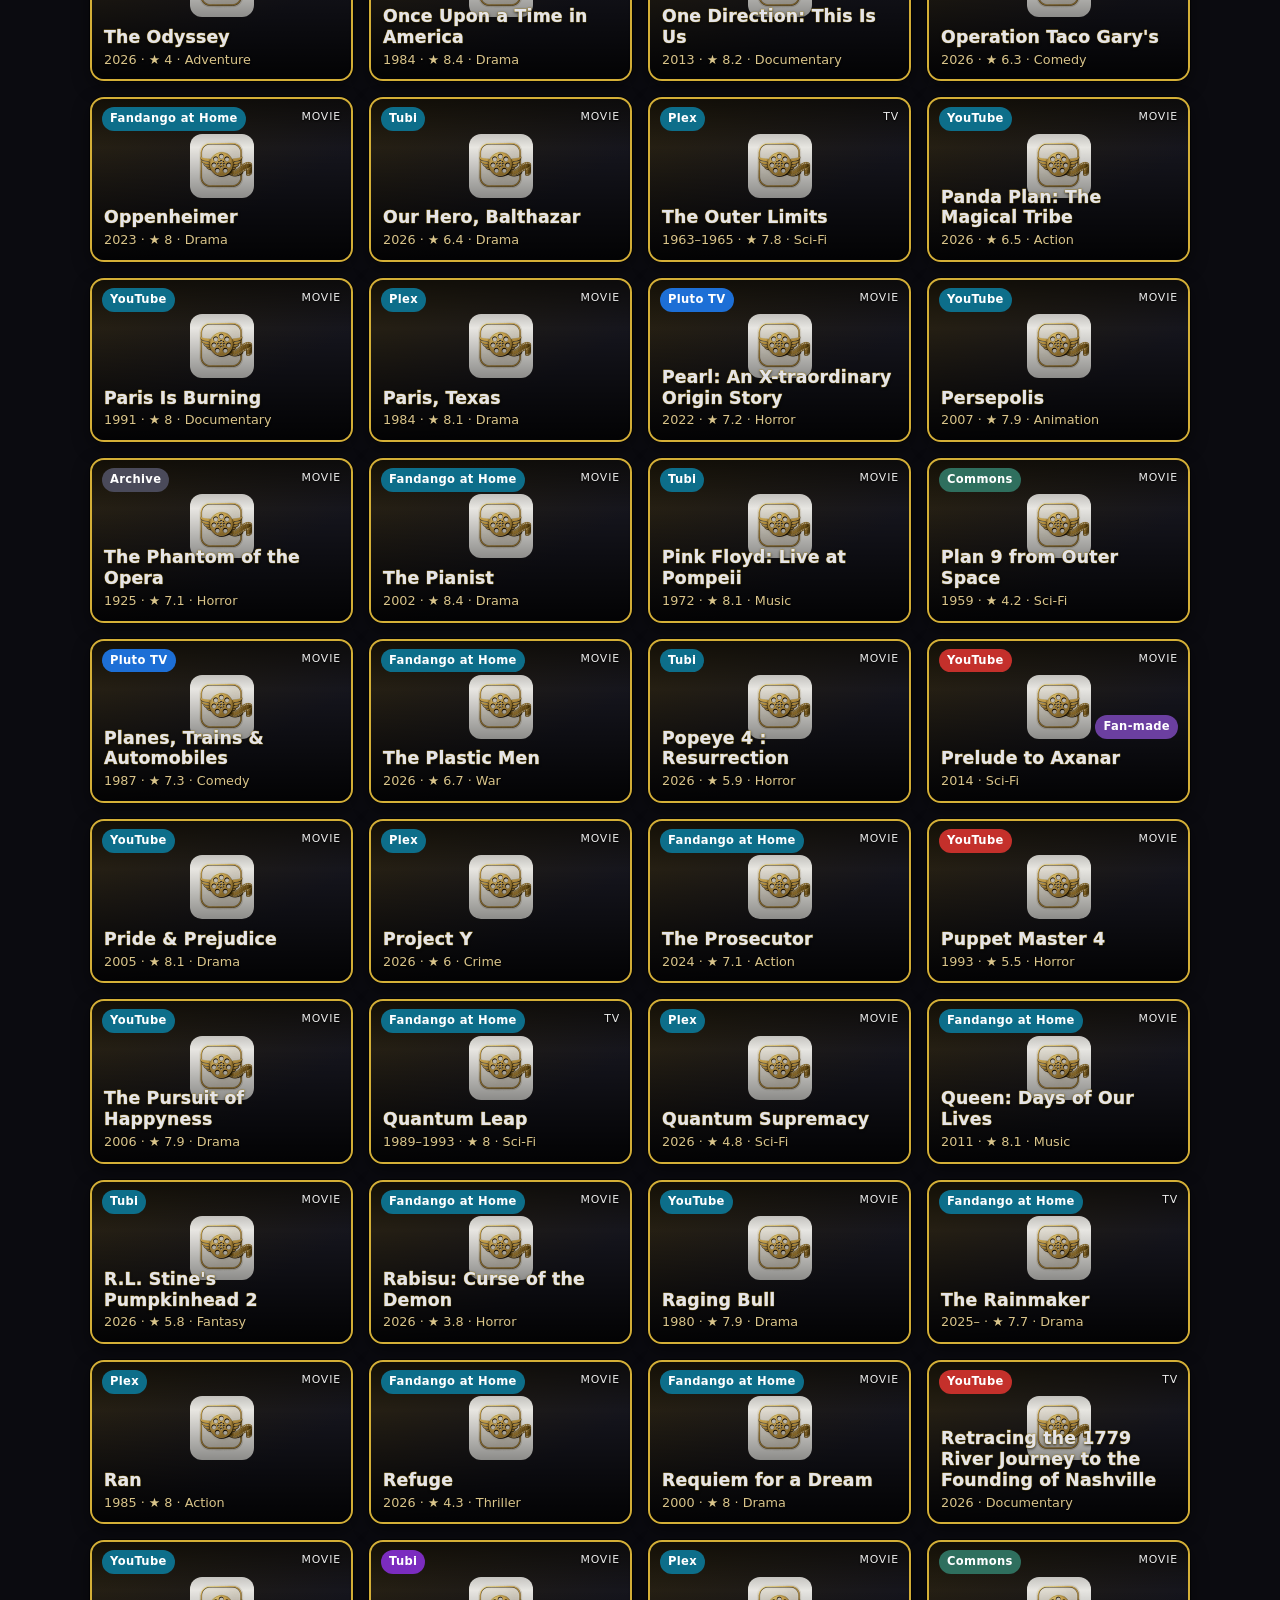
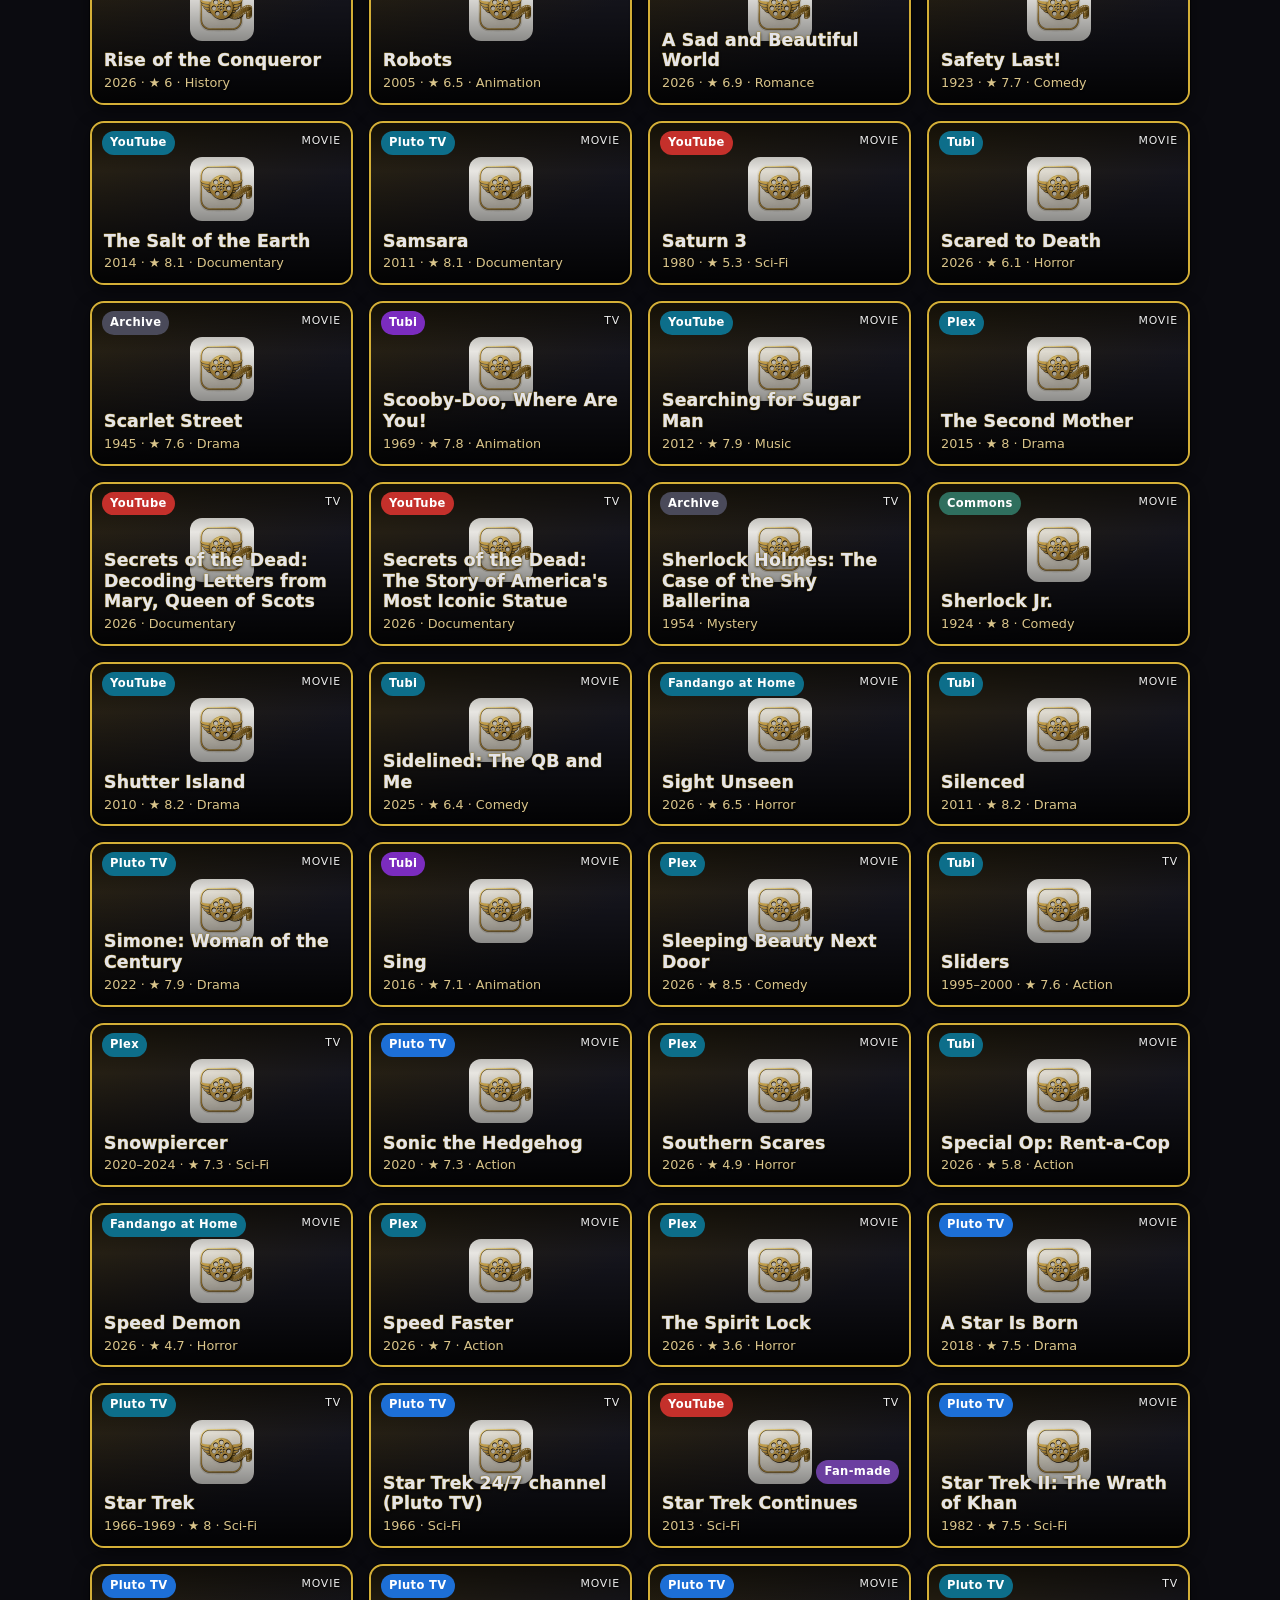
==== commit a742ea06: "Recommendations, continue watching, notify-me queue, request a title, top-100 newest + top-100 popul" ====
--- a/index.html
+++ b/index.html
@@ -1,15 +1,18 @@
-<!doctype html><html lang="en"><head><meta charset="utf-8"><meta name="viewport" content="width=device-width,initial-scale=1"><meta name="theme-color" content="#0b0b10"><link rel="icon" href="/favicon.ico" sizes="any"><link rel="icon" type="image/png" sizes="64x64" href="/icons/favicon-64.png"><link rel="icon" type="image/png" sizes="32x32" href="/icons/favicon-32.png"><link rel="apple-touch-icon" href="/icons/apple-touch-icon.png"><link rel="manifest" href="/site.webmanifest"><link rel="stylesheet" href="/styles.css"><title>ReelFree: free, legal movies &amp; TV</title><meta name="description" content="A hand-picked guide to movies and TV you can watch free and legally: public-domain classics, official YouTube channels, Tubi and Pluto TV."></head>
-<body data-page="home"><header class="top"><a class="brand" href="/" aria-label="ReelFree home"><img src="/icons/logo-128.png" alt="ReelFree logo" width="48" height="48"><span>reel<b>free</b>.net</span></a><nav><a href="/">Browse</a><a href="/about">About</a><a href="/account" class="acct-link" hidden>My lists</a><button class="btn small ghost" id="auth-btn" hidden>Sign in</button></nav></header>
+<!doctype html><html lang="en"><head><meta charset="utf-8"><meta name="viewport" content="width=device-width,initial-scale=1"><meta name="theme-color" content="#0b0b10"><link rel="icon" href="/favicon.ico" sizes="any"><link rel="icon" type="image/png" sizes="64x64" href="/icons/favicon-64.png"><link rel="icon" type="image/png" sizes="32x32" href="/icons/favicon-32.png"><link rel="apple-touch-icon" href="/icons/apple-touch-icon.png"><link rel="manifest" href="/site.webmanifest"><link rel="stylesheet" href="/styles.css"><script>try{if(localStorage.getItem("rf-theme")==="light")document.documentElement.dataset.theme="light"}catch(e){}</script><title>ReelFree: free, legal movies &amp; TV</title><meta name="description" content="A hand-picked guide to movies and TV you can watch free and legally: public-domain classics, official YouTube channels, Tubi and Pluto TV."></head>
+<body data-page="home"><header class="top"><a class="brand" href="/" aria-label="ReelFree home"><img src="/icons/logo-128.png" alt="ReelFree logo" width="48" height="48"><span>reel<b>free</b>.net</span></a><nav><a href="/">Browse</a><a href="/about">About</a><a href="/account" class="acct-link" hidden>My lists</a><button class="btn small ghost" id="auth-btn" hidden>Sign in</button><button class="btn small ghost" id="theme-btn" type="button">☀ Light</button></nav></header>
 <main>
 <section class="hero"><h1>Free movies &amp; TV. <span>All legal.</span></h1><p>A hand-picked guide to films and shows you can stream free from the Internet Archive, official studio YouTube channels, Wikimedia Commons, the Library of Congress, Tubi, Pluto TV and Plex.</p></section>
 <section class="filters" aria-label="Filters">
 <input id="q" type="search" placeholder="Search titles, genres, descriptions" aria-label="Search" autocomplete="off">
 <select id="genre" aria-label="Genre"><option value="">All genres</option></select>
 <select id="source" aria-label="Source"><option value="">All sources</option><option value="archive">Internet Archive</option><option value="youtube">YouTube (official)</option><option value="tubi">Tubi</option><option value="pluto">Pluto TV</option><option value="commons">Wikimedia Commons</option><option value="loc">Library of Congress</option><option value="plex">Plex</option><option value="tmdb">Other free services (via TMDB)</option></select>
+<div class="ranges"><input id="from" type="number" min="1890" max="2030" placeholder="Year from" aria-label="Year from" inputmode="numeric"><input id="to" type="number" min="1890" max="2030" placeholder="Year to" aria-label="Year to" inputmode="numeric"><select id="rating" aria-label="Minimum TMDB rating"><option value="">Any rating</option><option value="5">★ 5+</option><option value="6">★ 6+</option><option value="7">★ 7+</option><option value="8">★ 8+</option></select></div>
 <div class="seg" role="group" aria-label="Type"><button data-type="" class="on">All</button><button data-type="movie">Movies</button><button data-type="tv">TV</button></div>
 </section>
+<div id="personal"></div>
 <div id="sections"></div>
-<section id="genres" class="genres"><div class="row-head"><h2>Browse free movies by genre</h2><span class="muted small">Newest first · opens where-to-watch in a new tab</span></div><div id="genre-chips" class="chips" role="tablist" aria-label="Genres"></div><div id="genre-grid" class="grid"></div></section>
+<section id="genres" class="genres"><div class="row-head"><h2>Browse free movies by genre</h2><span class="muted small">Newest first · opens where-to-watch in a new tab</span></div><div id="genre-chips" class="chips" role="tablist" aria-label="Genres"></div><div id="genre-notify" class="actions"></div><div id="genre-grid" class="grid"></div></section>
+<section id="request" class="request"><div class="row-head"><h2>Request a title</h2><span class="muted small">Search TMDB: see where it's free, or get notified when it's added</span></div><form id="req-form" class="actions"><input name="q" type="search" placeholder="Movie or show name" aria-label="Title to request" maxlength="80" required><button class="btn primary">Search</button></form><div id="req-results"></div></section>
 <section class="az"><div class="row-head"><h2 id="az-title">A–Z</h2><span id="count" class="muted small"></span></div>
 <div id="grid" class="grid" aria-live="polite"></div></section>
 <section class="more"><h2>More free, legal places to browse</h2><div class="actions"><a class="btn ghost" href="https://athome.fandango.com/content/browse/free" target="_blank" rel="noopener">Browse free on Fandango ↗</a><a class="btn ghost" href="https://watch.plex.tv/on-demand" target="_blank" rel="noopener">Browse free on Plex ↗</a></div><p class="small muted">Opens in a new tab. Free with ads; availability is set by each service.</p></section>
--- a/styles.css
+++ b/styles.css
@@ -55,3 +55,11 @@
 @media (max-width:360px){.grid{grid-template-columns:1fr}}
 .poster{aspect-ratio:16/9;max-width:760px;border-radius:var(--r);overflow:hidden;border:2px solid var(--gold);margin:16px 0 4px;background:#000}.poster img{width:100%;height:100%;object-fit:cover;display:block}
 .src-tmdb{background:#0d6e8a}.genres{margin:30px 0}.chips{display:flex;gap:8px;overflow-x:auto;padding:2px 2px 12px;scrollbar-width:thin}.chip{flex:0 0 auto;min-height:38px;padding:0 14px;border-radius:99px;border:1px solid var(--gold);background:transparent;color:var(--text);font:inherit;font-size:.9rem;cursor:pointer}.chip span{color:var(--muted);font-size:.78rem;margin-left:4px}.chip.on{background:var(--gold);color:#111}.chip.on span{color:#333}
+.ranges{display:grid;grid-template-columns:1fr 1fr 1fr;gap:8px}.see-all{margin-left:auto}.badge.fan{left:auto;right:10px;top:auto;bottom:62px;background:#6b3fa0}
+.request{margin:30px 0}.req-item{display:flex;gap:12px;align-items:center;padding:10px 0;border-top:1px solid var(--line)}.req-item img,.req-noimg{width:54px;height:80px;object-fit:cover;border-radius:6px;border:1px solid var(--gold);flex:0 0 auto;background:var(--panel)}.req-item .actions{margin-top:6px}
+.share-row{margin:6px 0}.share-row input{max-width:340px;min-height:34px}
+.cw-meta{position:absolute;left:10px;bottom:8px;right:10px}.progress{position:absolute;left:0;right:0;bottom:0;height:4px;background:rgba(255,255,255,.2)}.progress i{display:block;height:100%;background:var(--accent)}
+[data-theme=light]{--bg:#f5f2ea;--panel:#fff;--panel2:#ebe7dc;--text:#17161d;--muted:#5b5968;--line:#d9d4c6}
+[data-theme=light] body{background:var(--bg)}[data-theme=light] .top{background:rgba(245,242,234,.9)}[data-theme=light] .card{color:#fff}[data-theme=light] .chip.on span{color:#333}
+@media (max-width:640px){.ranges{grid-template-columns:1fr 1fr}.ranges select{grid-column:1/-1}}
+.kind.cw{top:10px;right:auto;left:10px;background:var(--accent);color:#fff}.card .kind.cw ~ .badge{display:none}
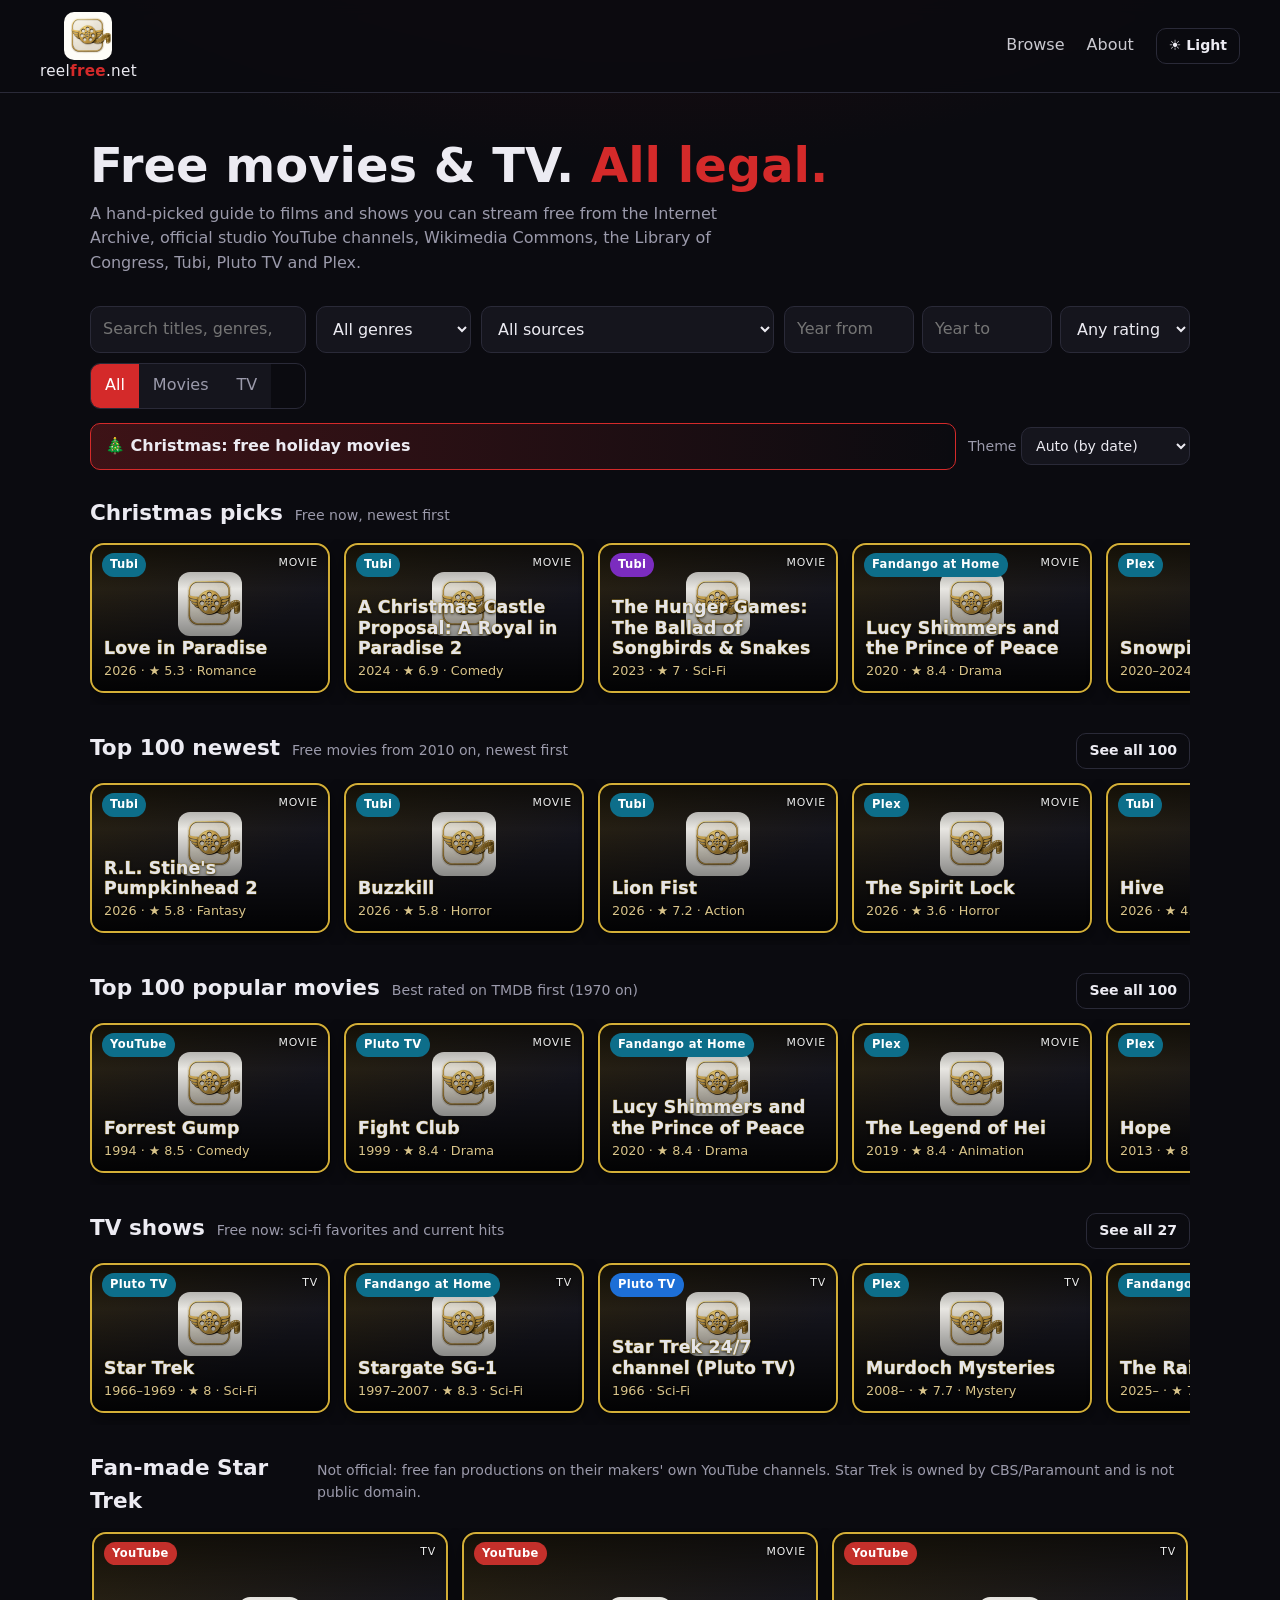
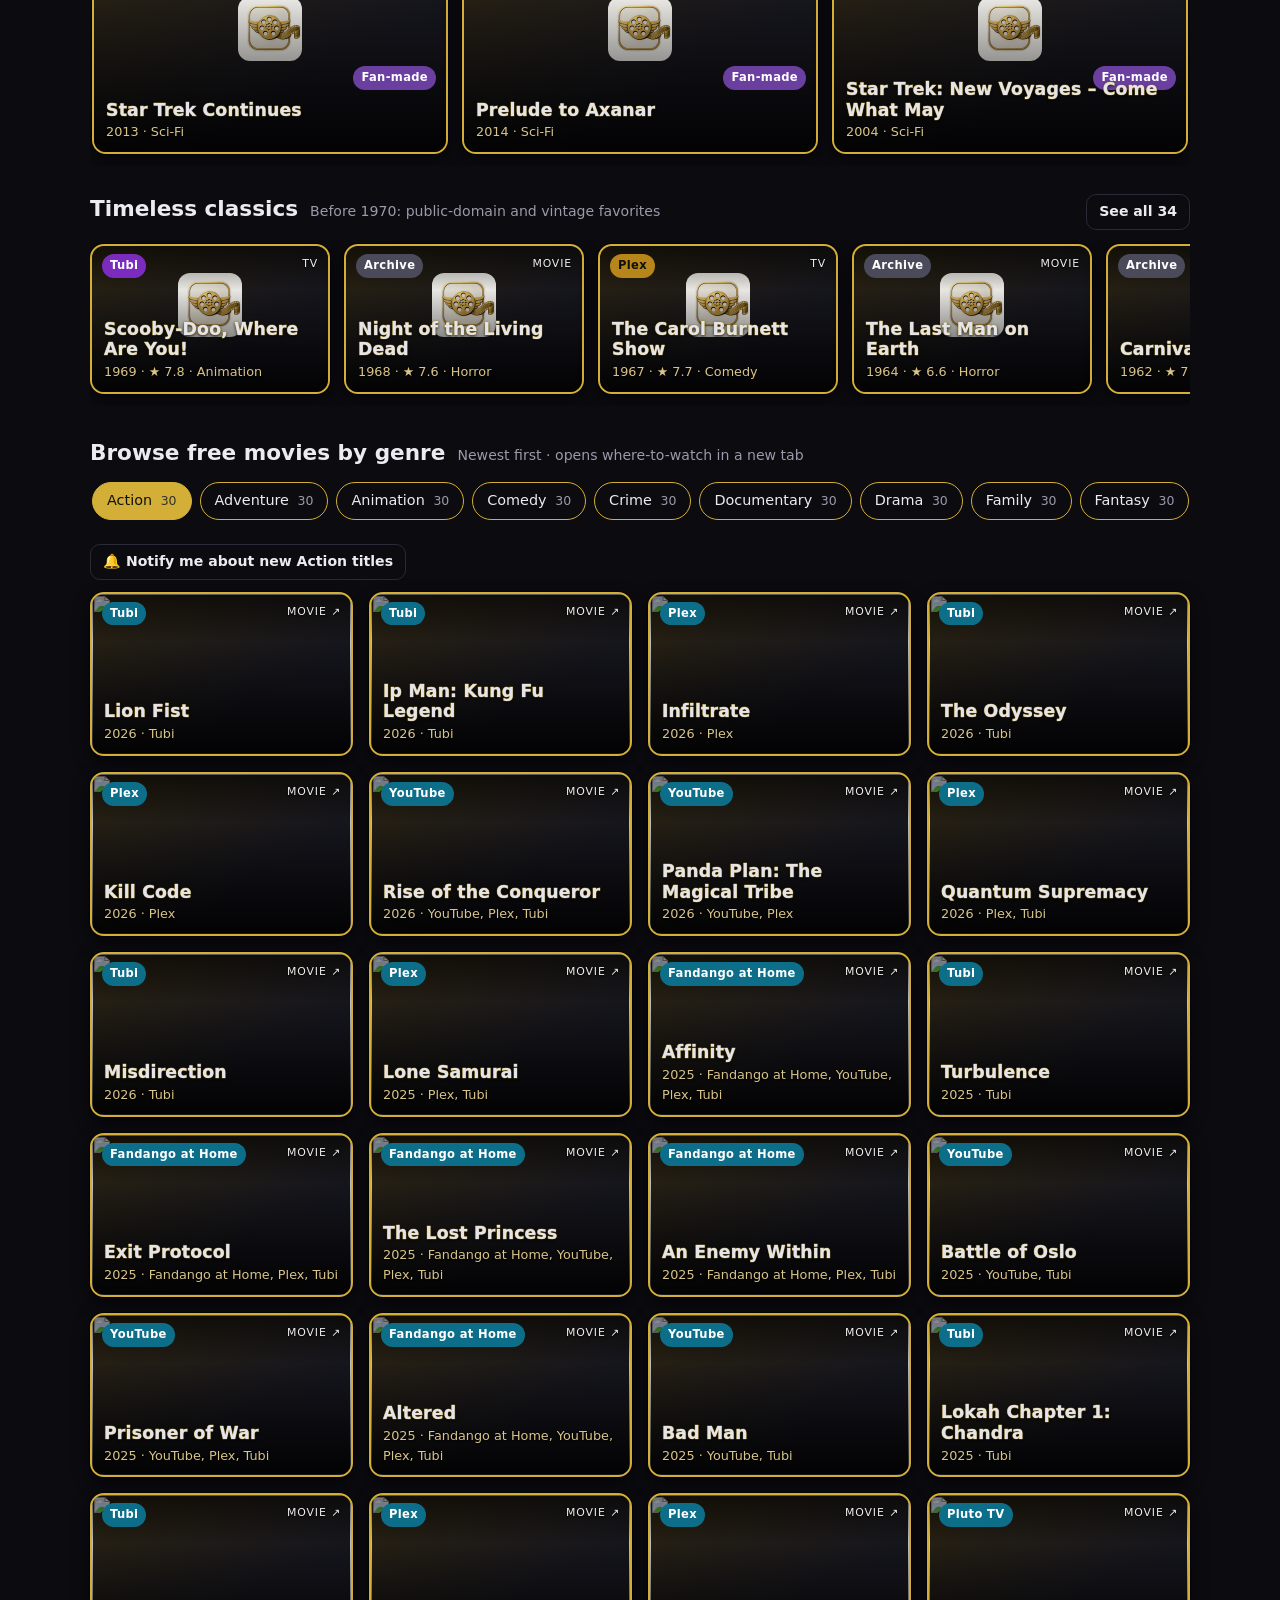
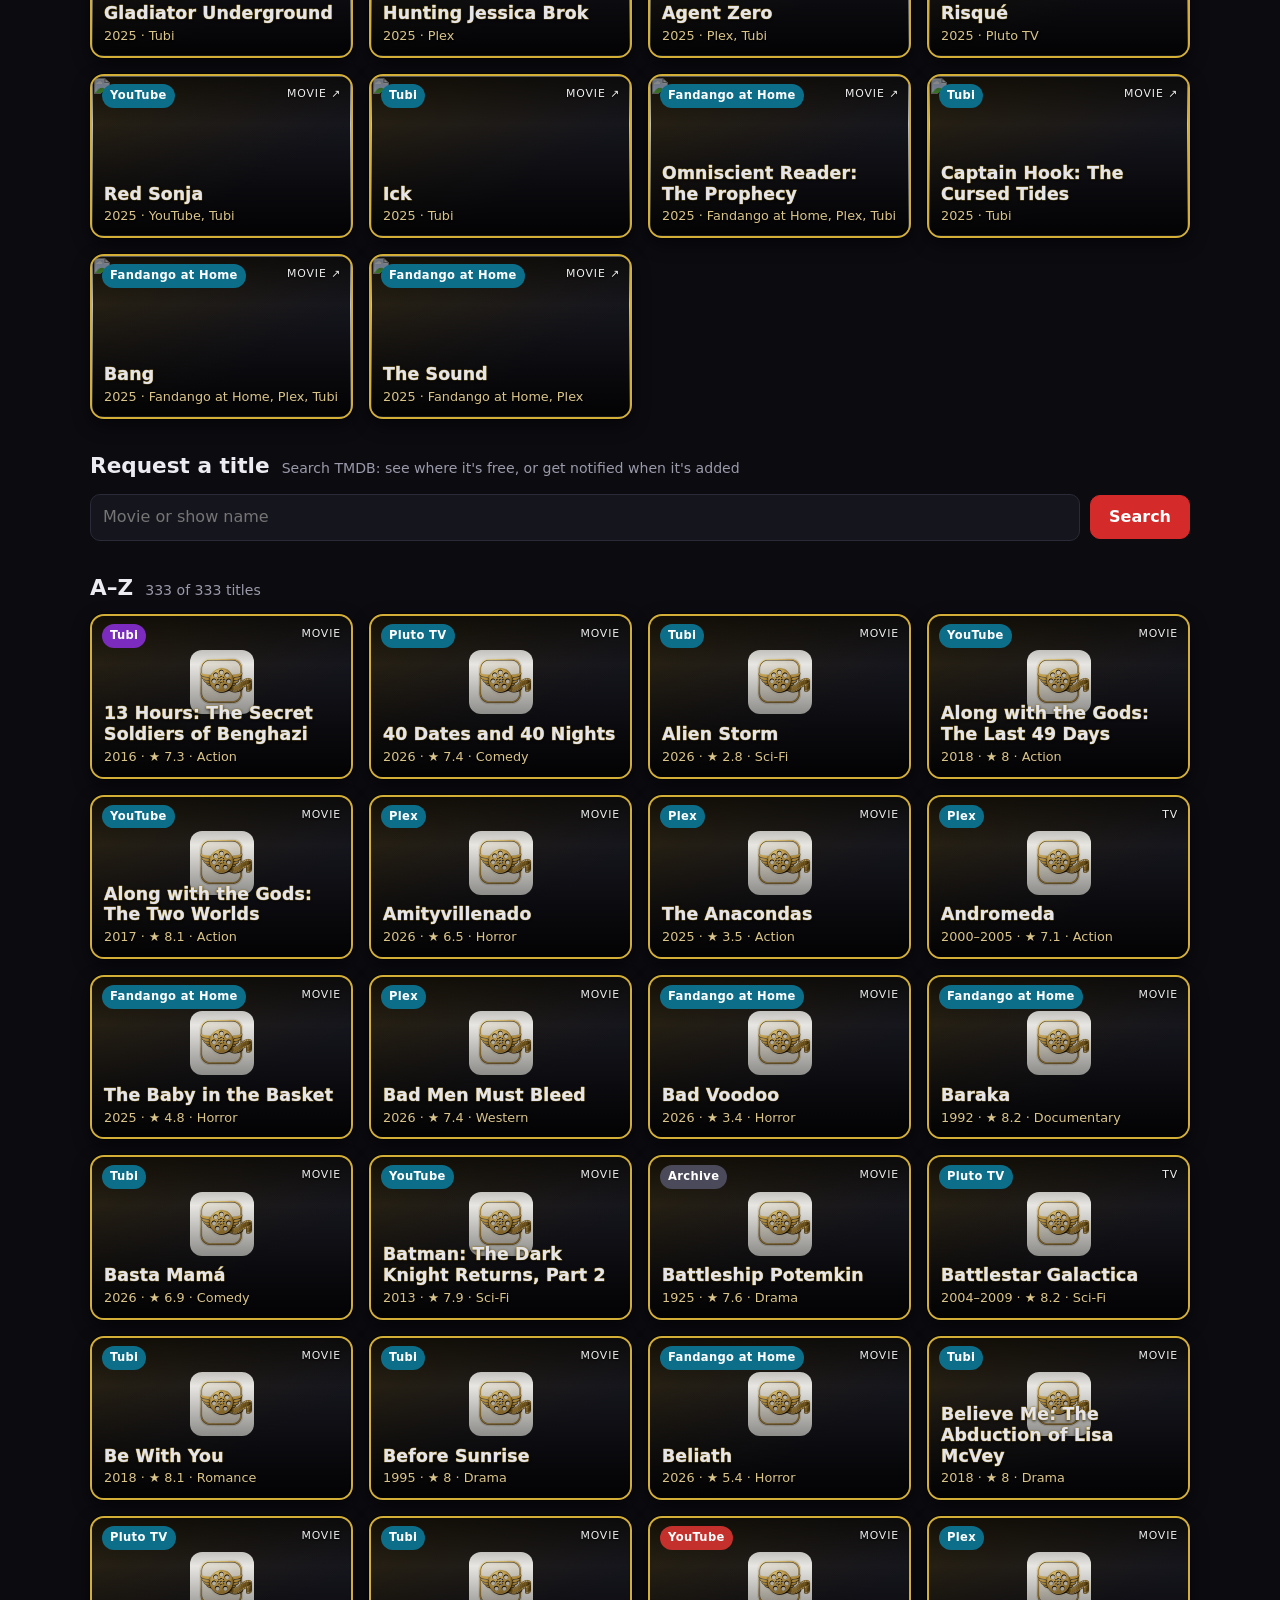
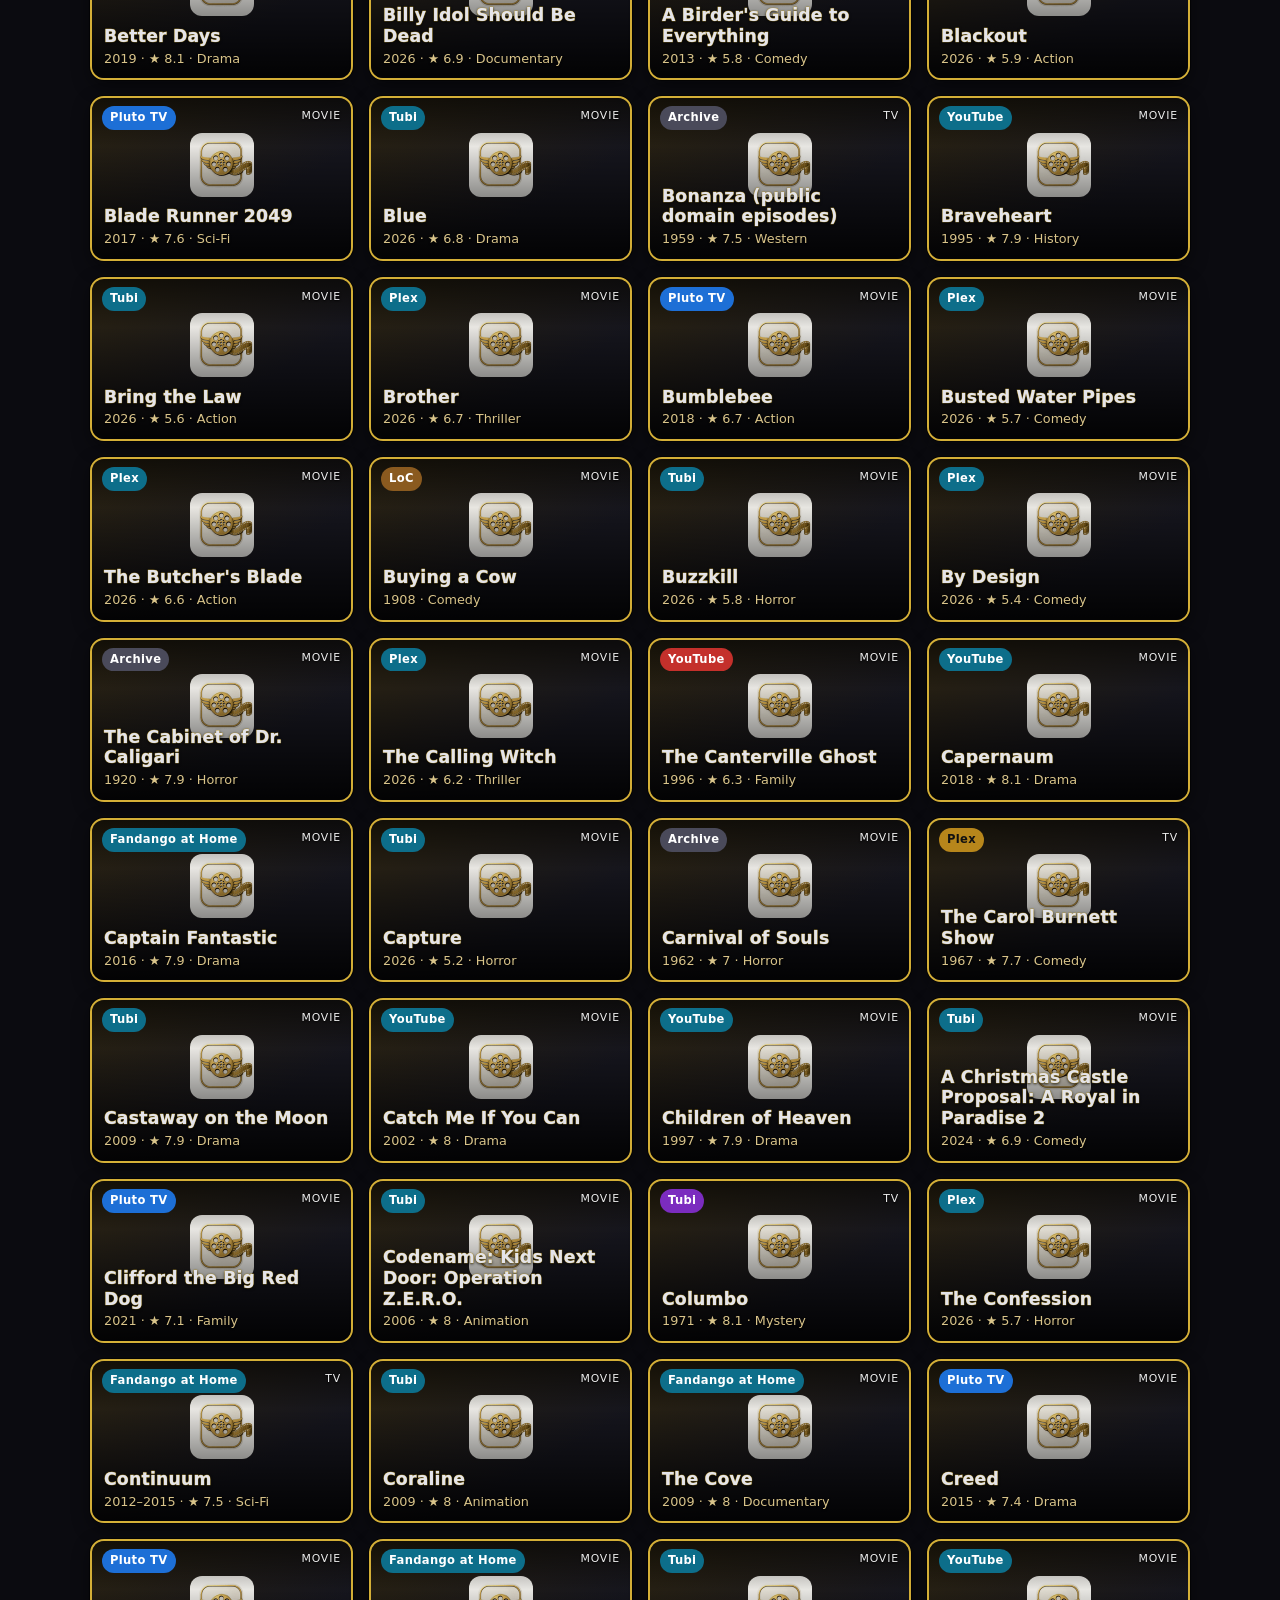
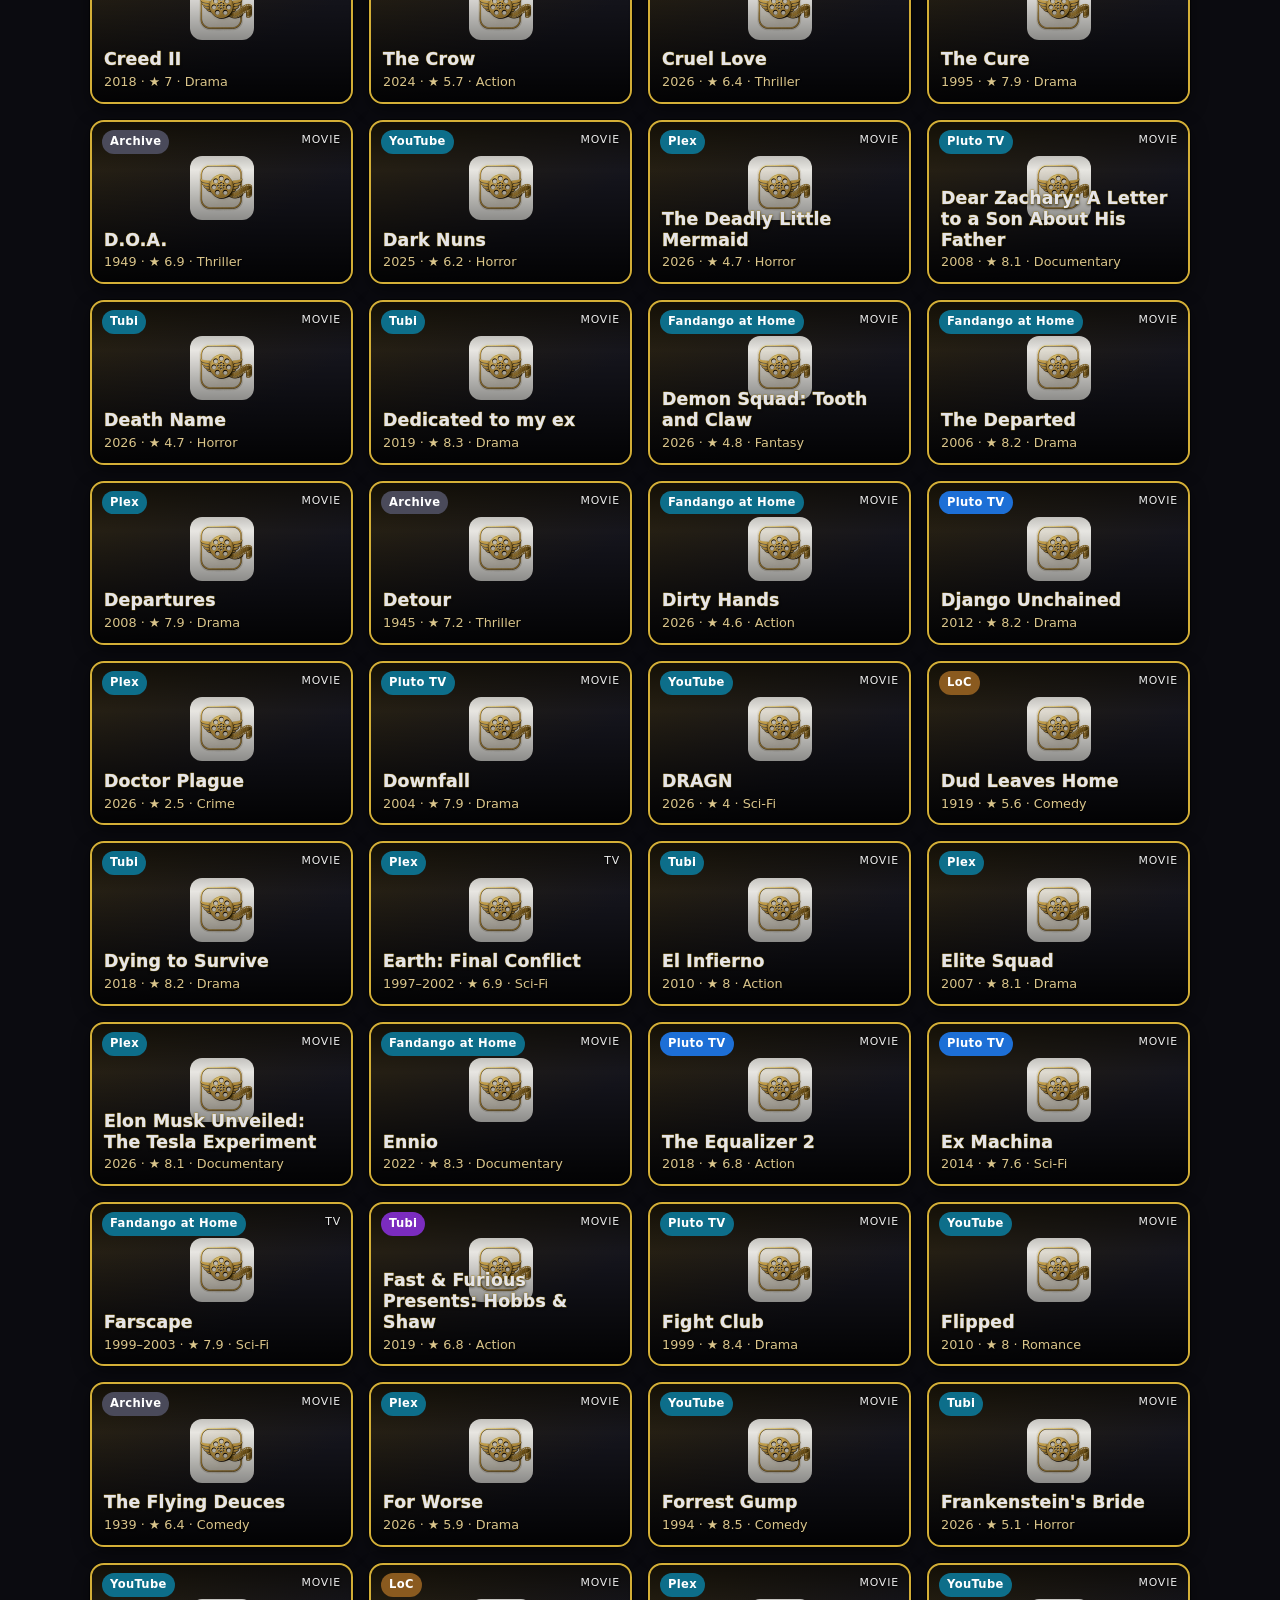
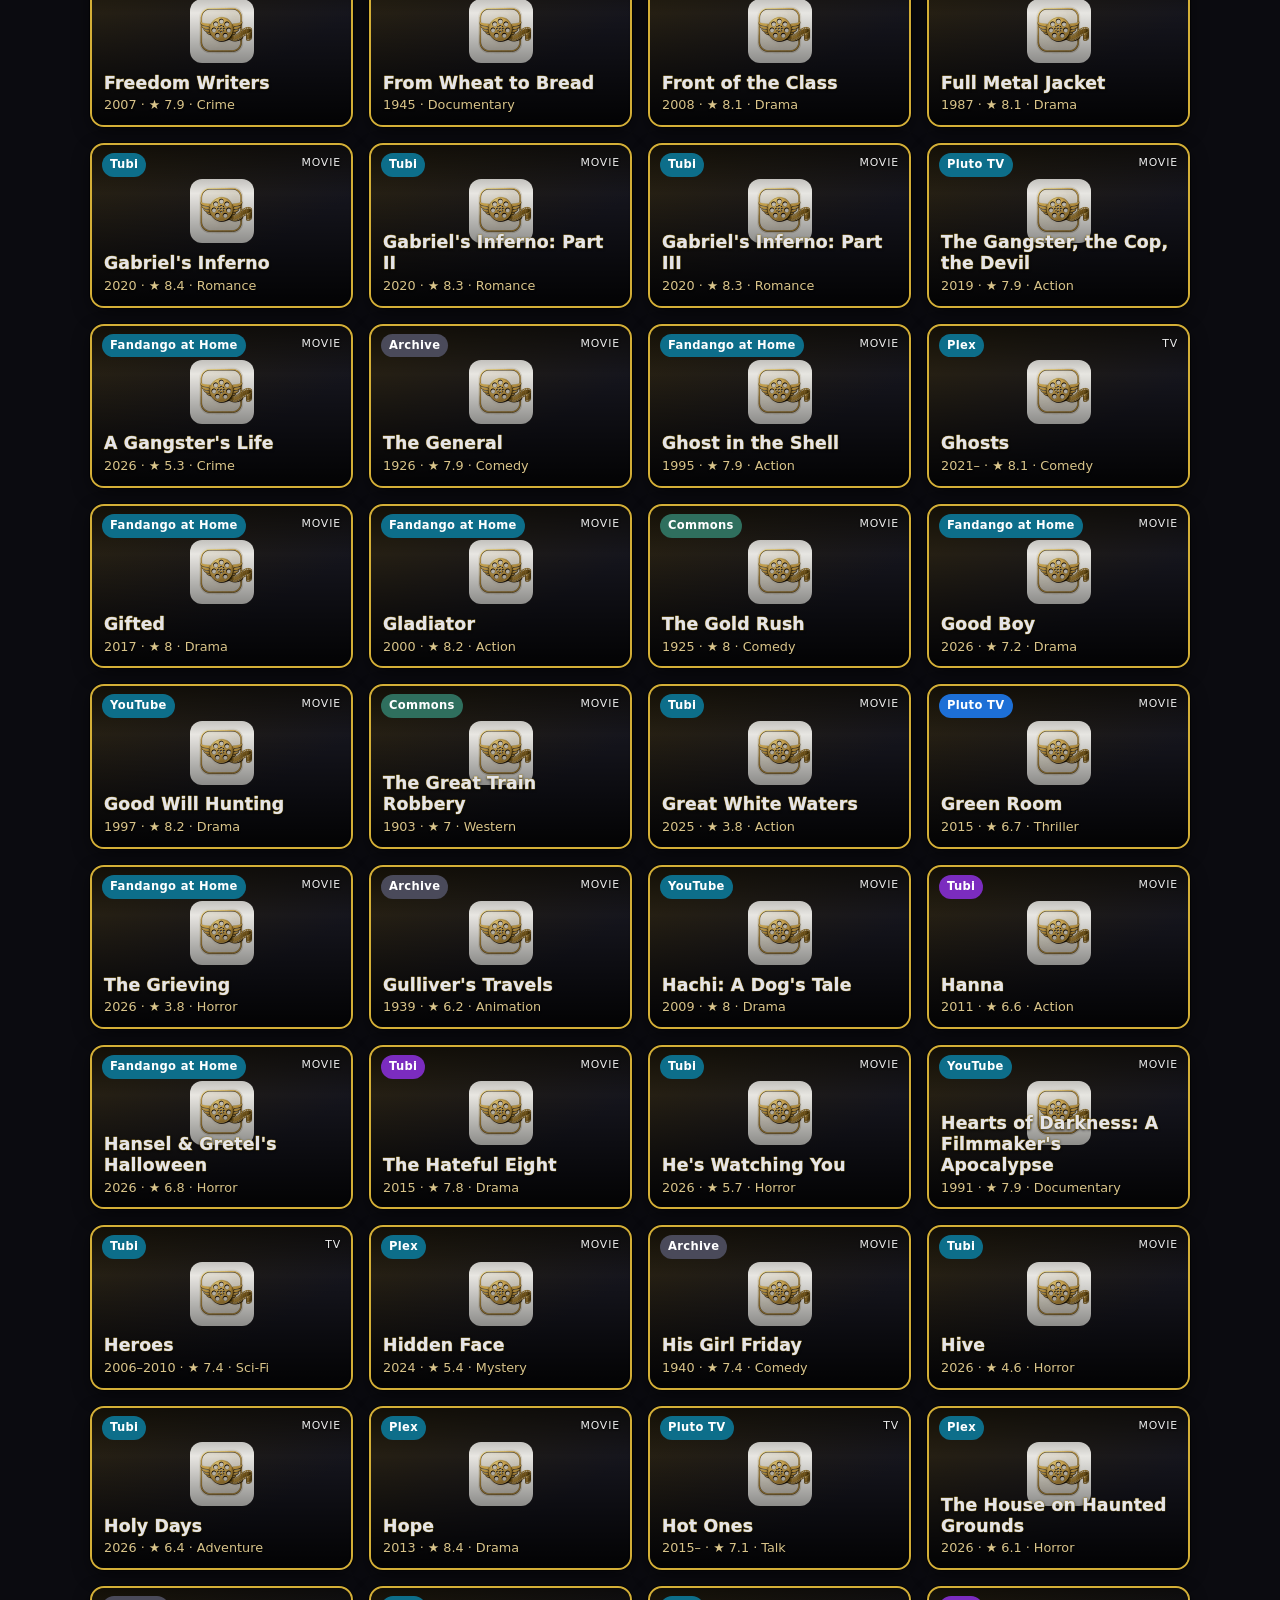
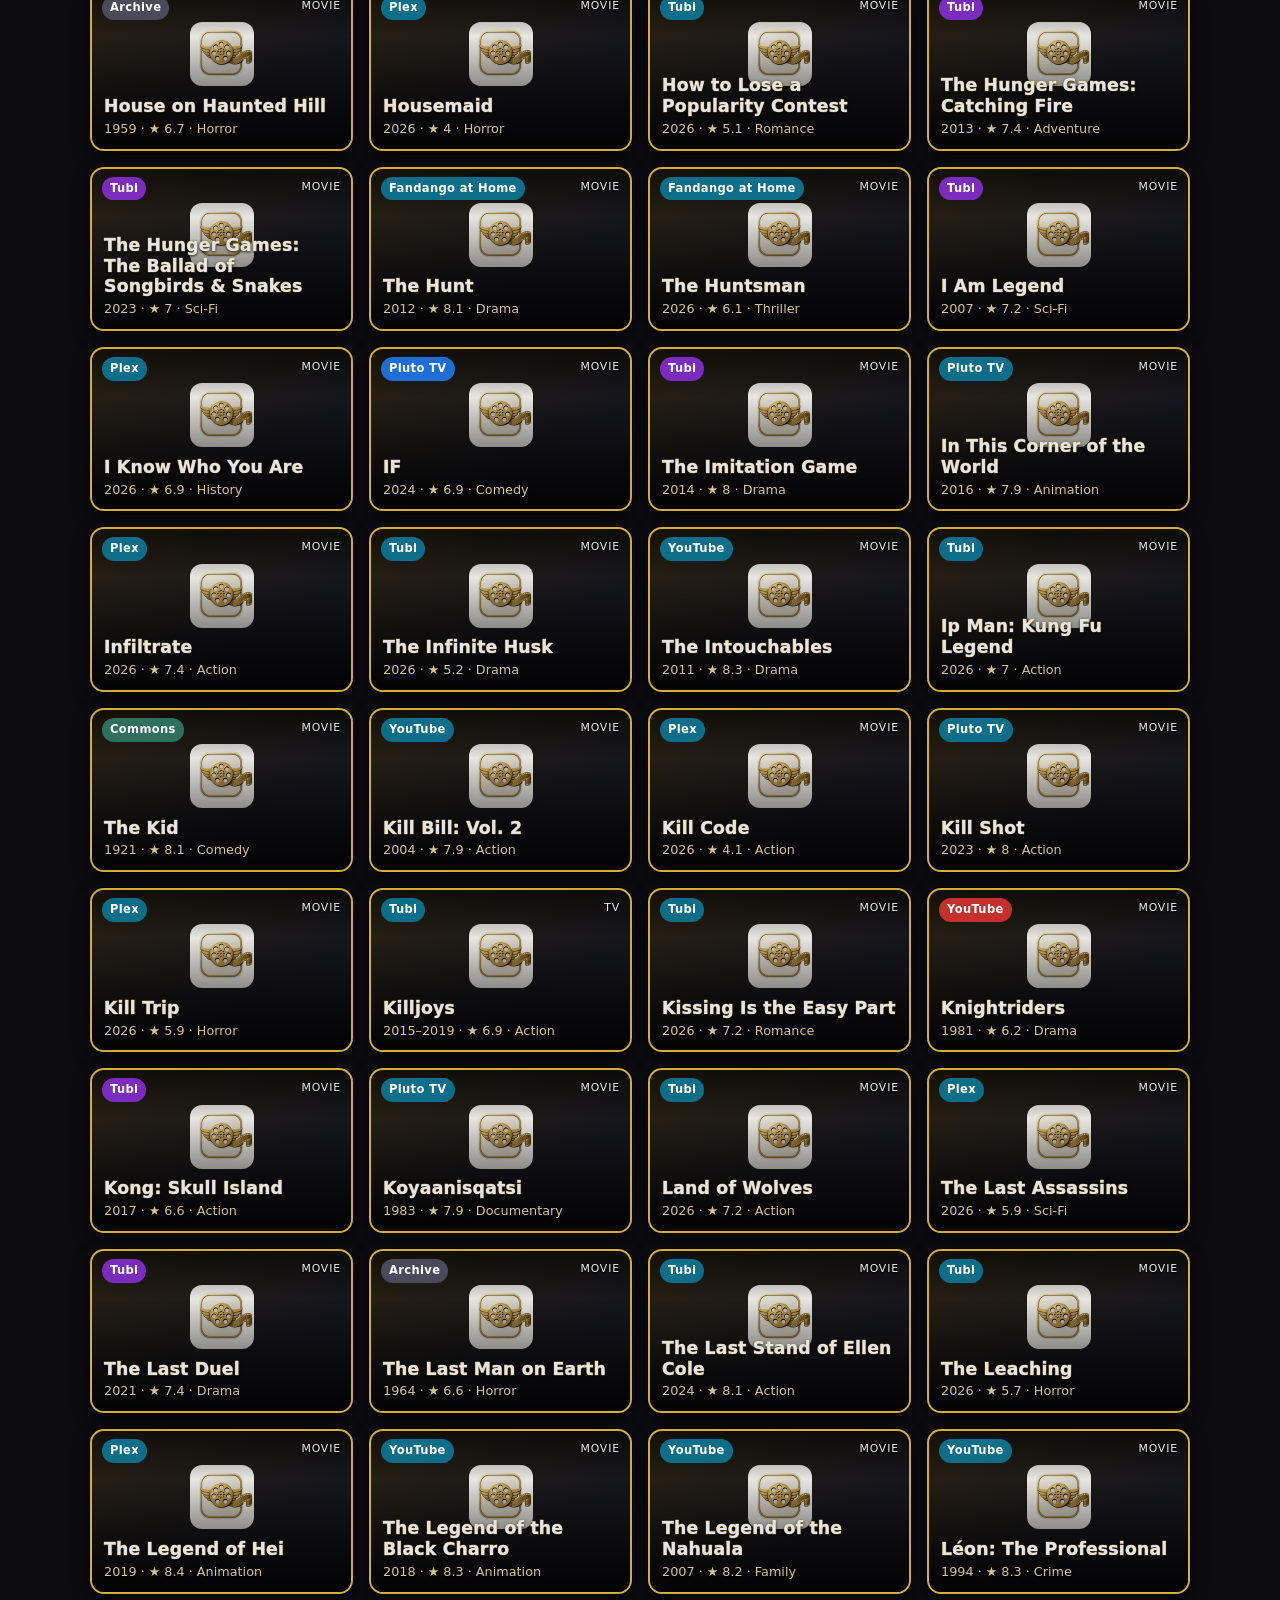
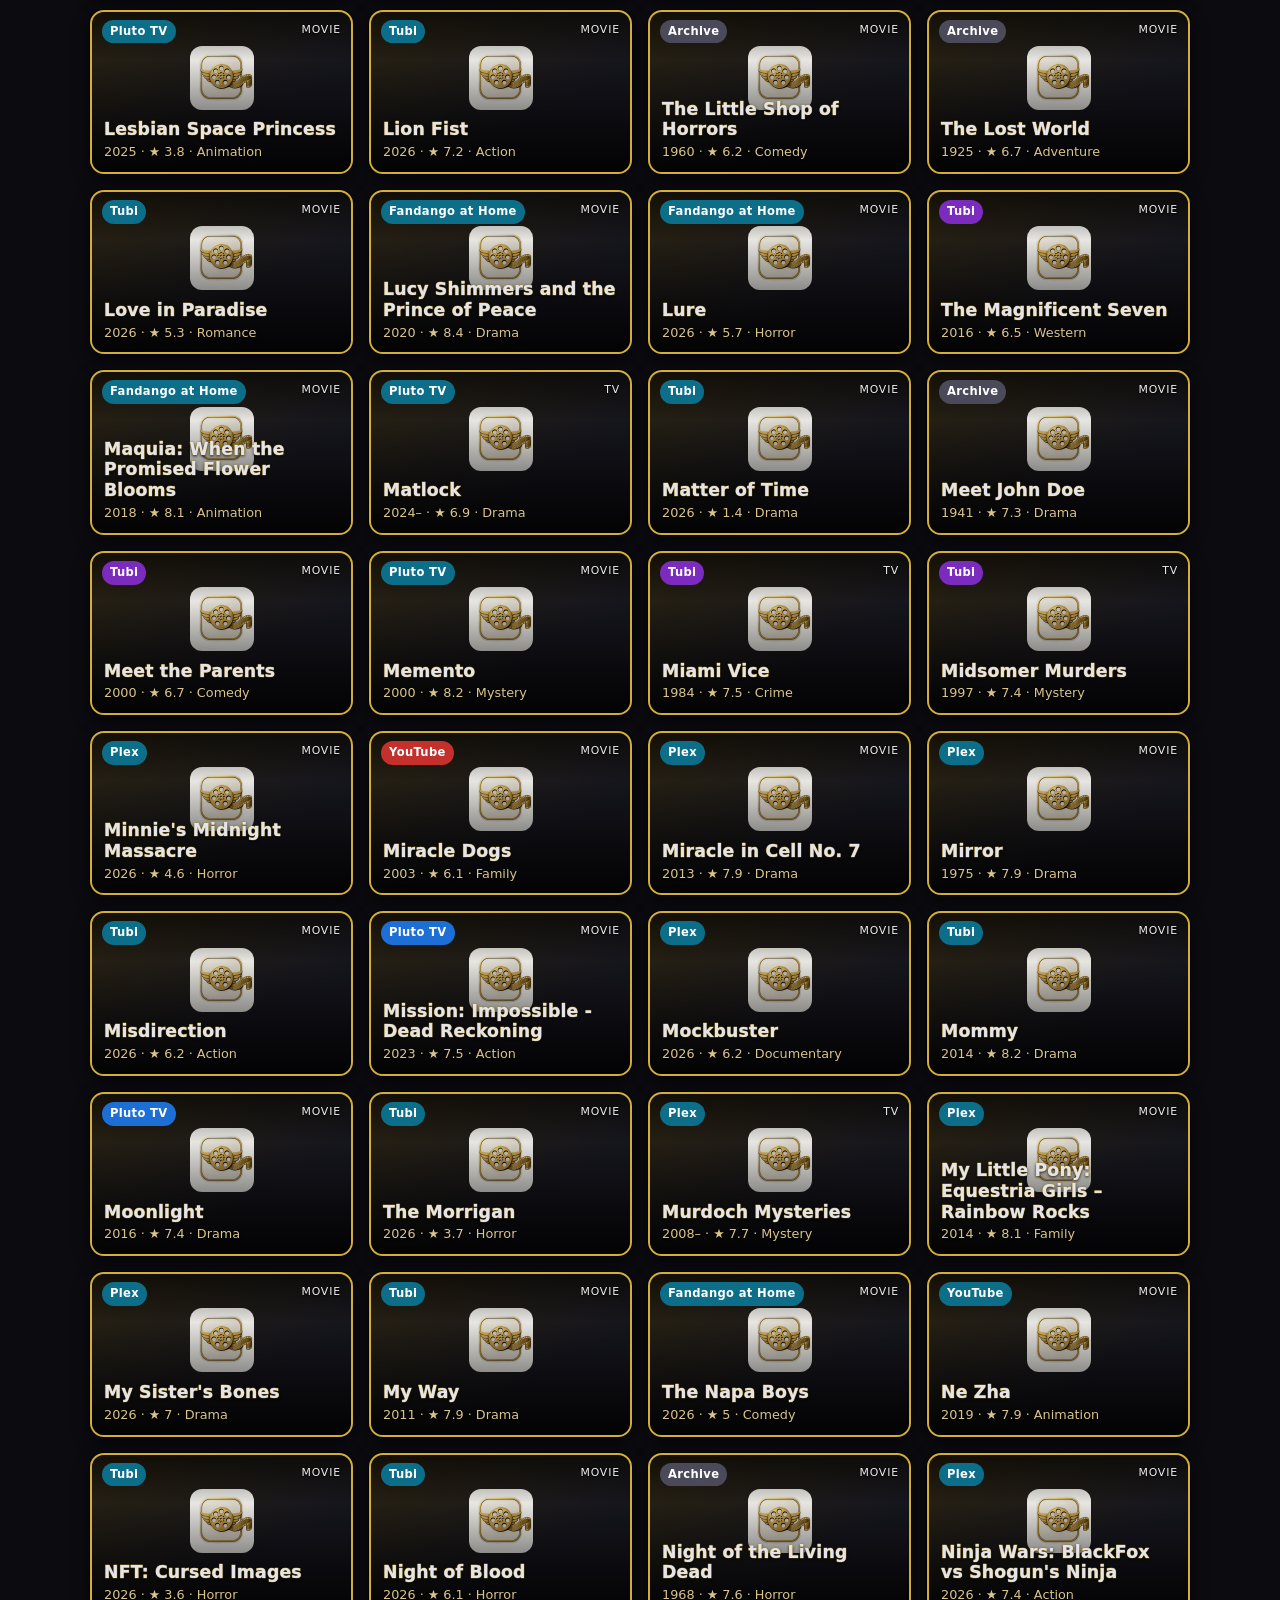
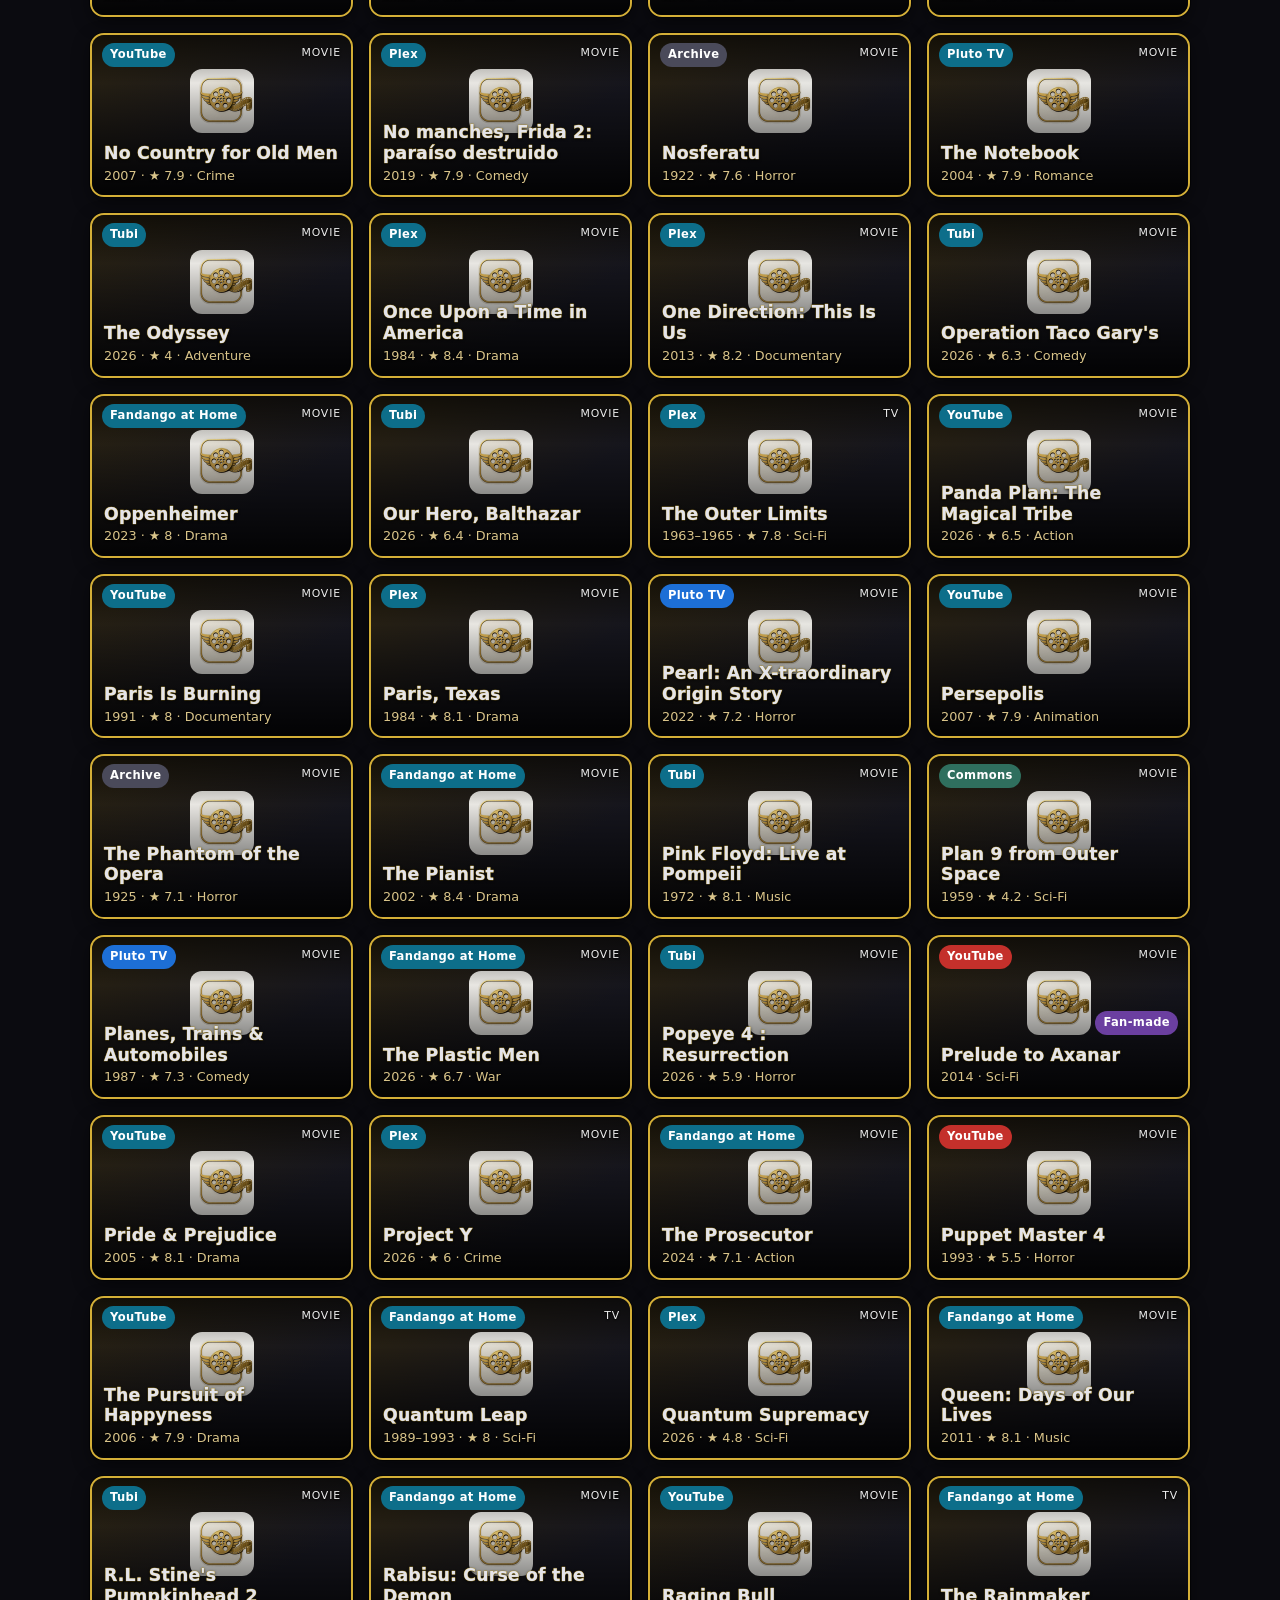
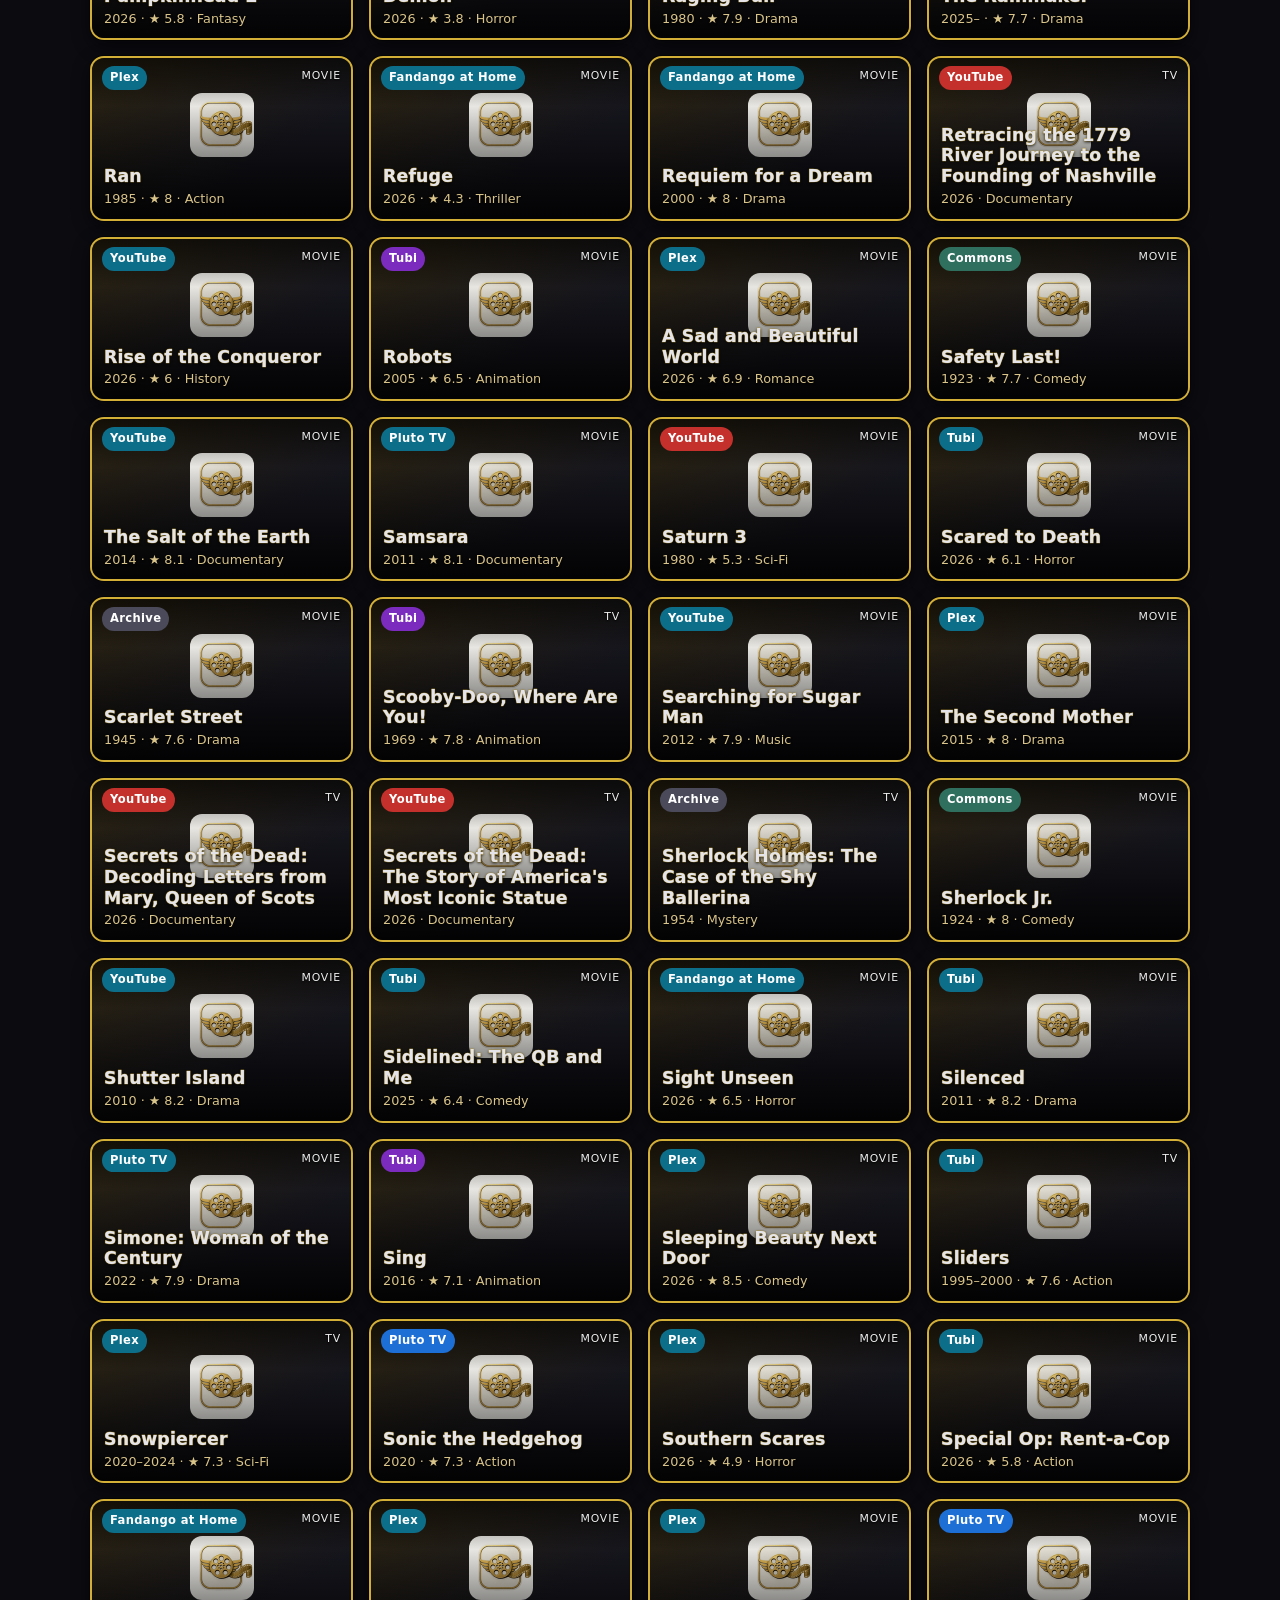
==== commit 2210d34a: "Seasonal themes with picker (Auto by date + manual; saved locally and to Firestore prefs)" ====
--- a/index.html
+++ b/index.html
@@ -9,6 +9,8 @@
 <div class="ranges"><input id="from" type="number" min="1890" max="2030" placeholder="Year from" aria-label="Year from" inputmode="numeric"><input id="to" type="number" min="1890" max="2030" placeholder="Year to" aria-label="Year to" inputmode="numeric"><select id="rating" aria-label="Minimum TMDB rating"><option value="">Any rating</option><option value="5">★ 5+</option><option value="6">★ 6+</option><option value="7">★ 7+</option><option value="8">★ 8+</option></select></div>
 <div class="seg" role="group" aria-label="Type"><button data-type="" class="on">All</button><button data-type="movie">Movies</button><button data-type="tv">TV</button></div>
 </section>
+<div class="season-bar"><p id="season-banner" class="season-banner" hidden></p><label class="small muted">Theme <select id="season-pick" aria-label="Seasonal theme"></select></label></div>
+<div id="season-row"></div>
 <div id="personal"></div>
 <div id="sections"></div>
 <section id="genres" class="genres"><div class="row-head"><h2>Browse free movies by genre</h2><span class="muted small">Newest first · opens where-to-watch in a new tab</span></div><div id="genre-chips" class="chips" role="tablist" aria-label="Genres"></div><div id="genre-notify" class="actions"></div><div id="genre-grid" class="grid"></div></section>
--- a/styles.css
+++ b/styles.css
@@ -63,3 +63,4 @@
 [data-theme=light] body{background:var(--bg)}[data-theme=light] .top{background:rgba(245,242,234,.9)}[data-theme=light] .card{color:#fff}[data-theme=light] .chip.on span{color:#333}
 @media (max-width:640px){.ranges{grid-template-columns:1fr 1fr}.ranges select{grid-column:1/-1}}
 .kind.cw{top:10px;right:auto;left:10px;background:var(--accent);color:#fff}.card .kind.cw ~ .badge{display:none}
+.season-bar{display:flex;align-items:center;gap:12px;flex-wrap:wrap;margin:14px 0 0}.season-banner{flex:1;margin:0;padding:10px 14px;border-radius:10px;border:1px solid var(--accent);background:linear-gradient(90deg,color-mix(in srgb,var(--accent) 25%,transparent),transparent);font-weight:600}.season-bar select{width:auto;min-height:38px;padding:4px 10px}
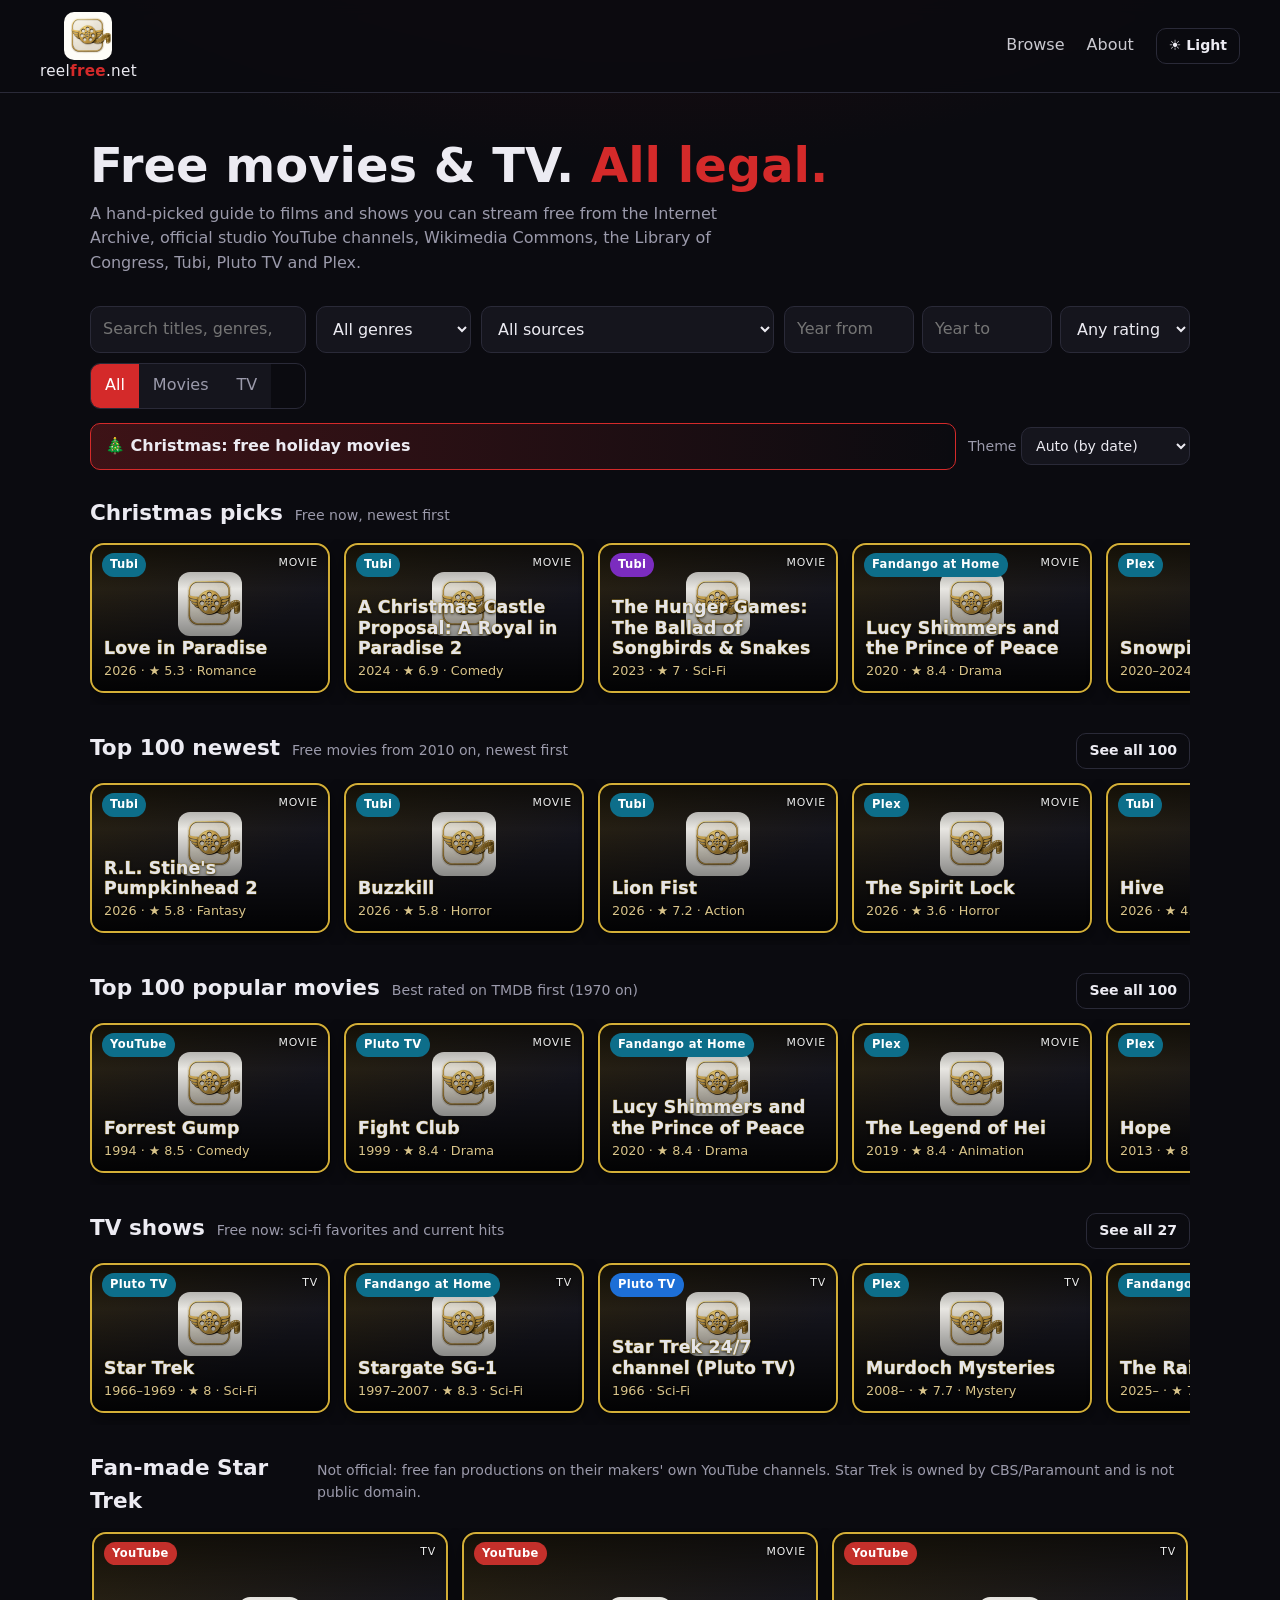
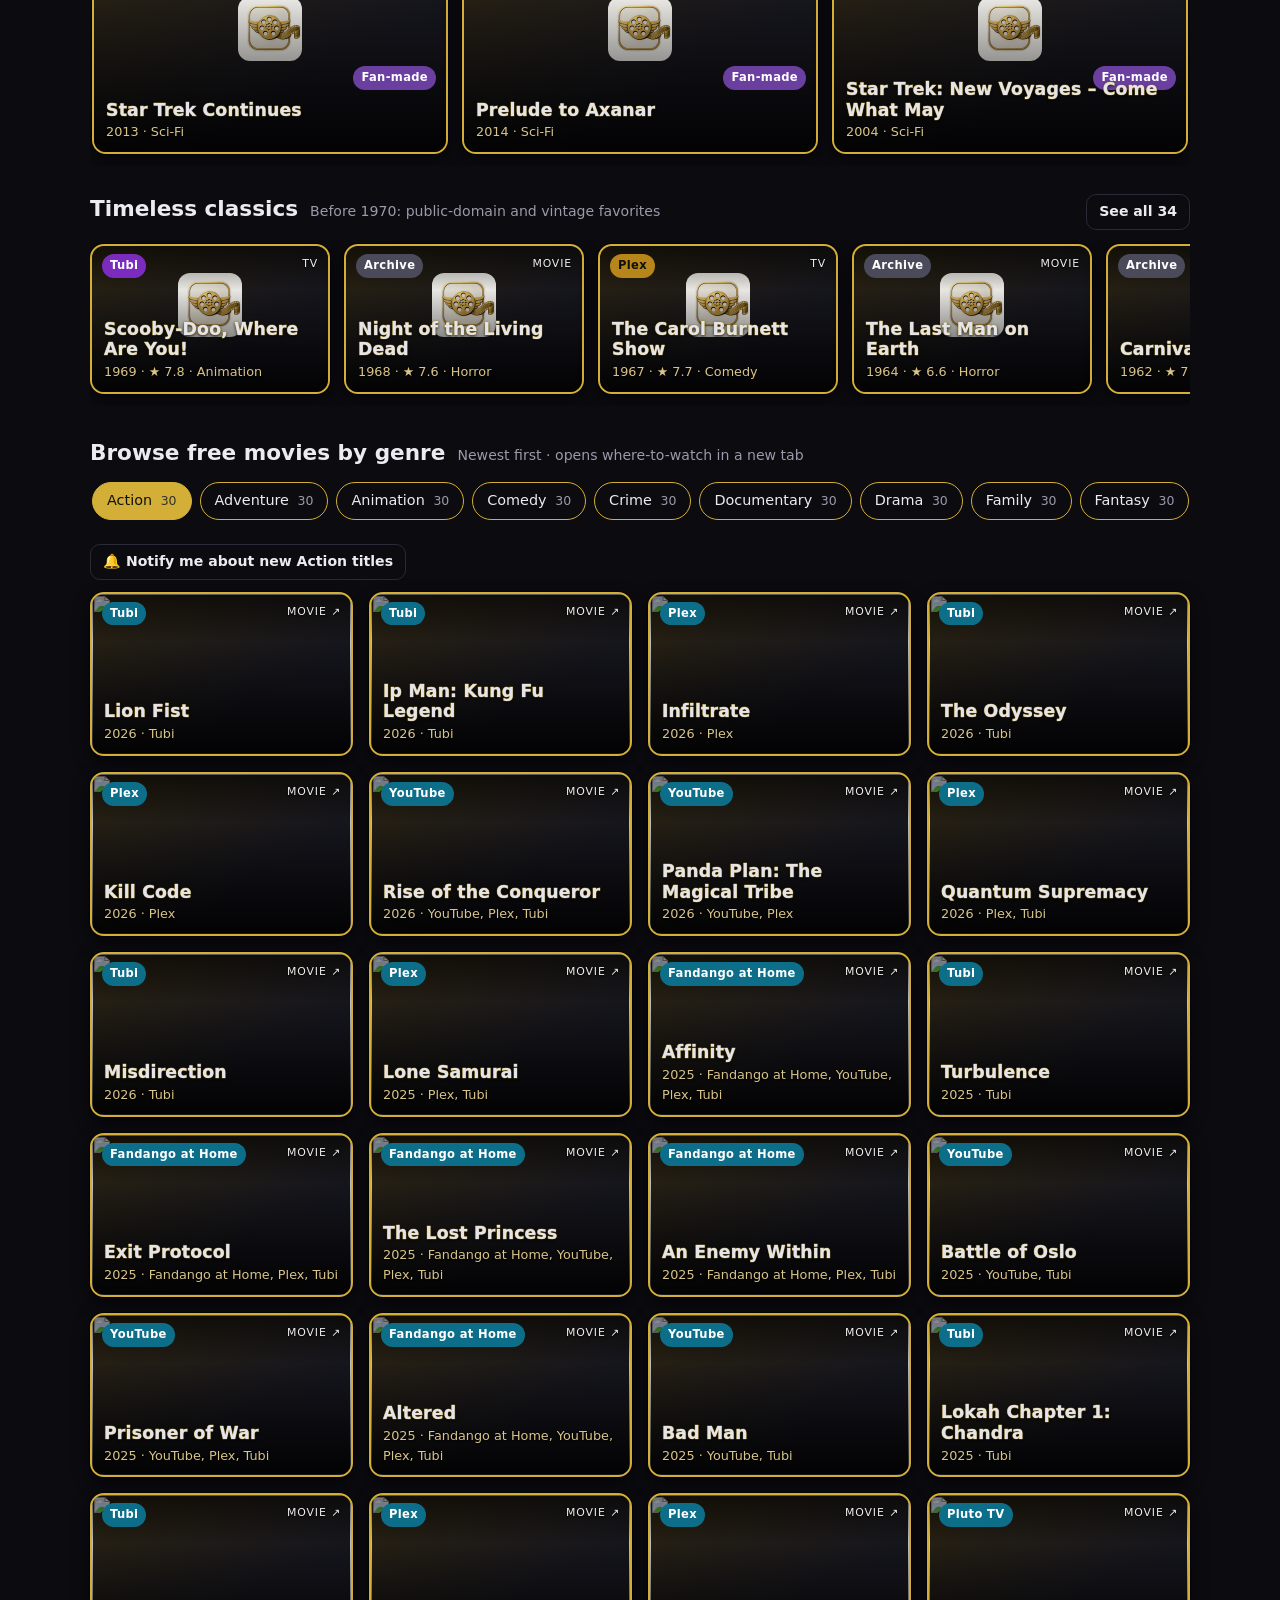
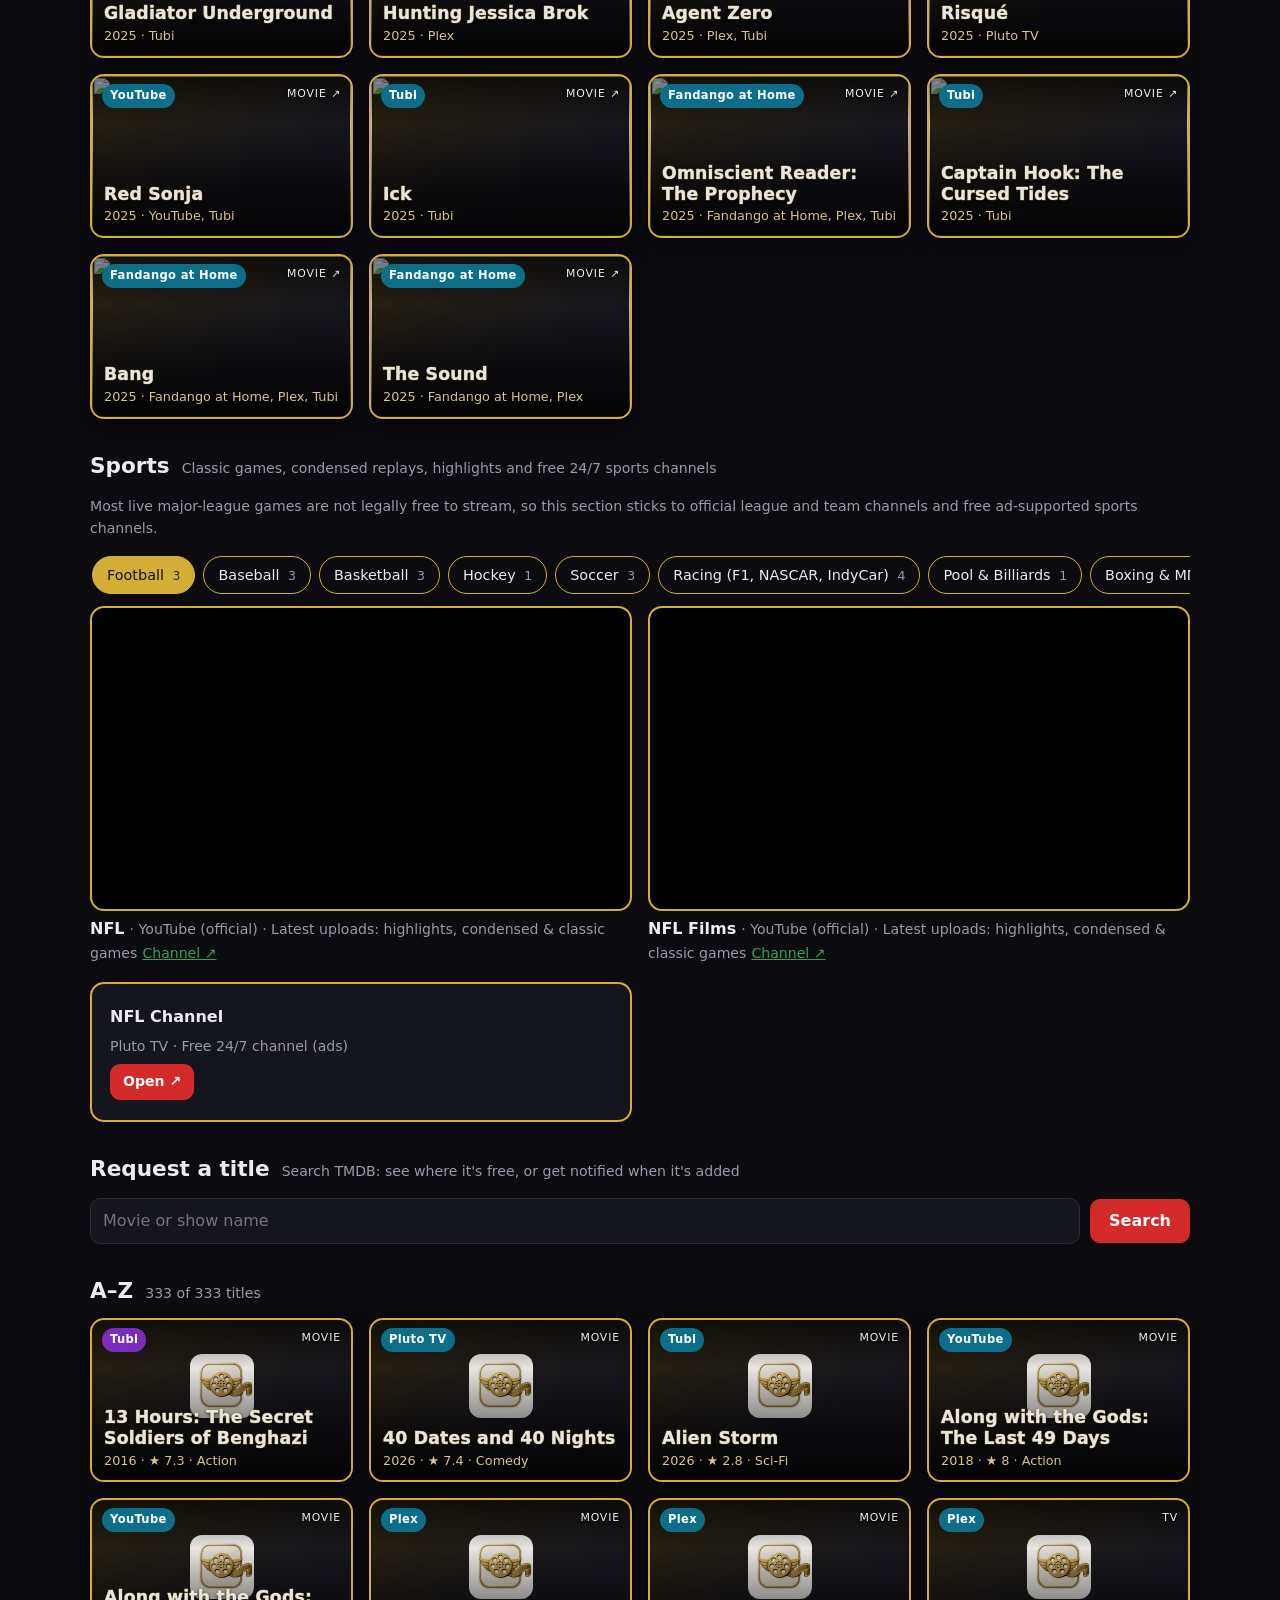
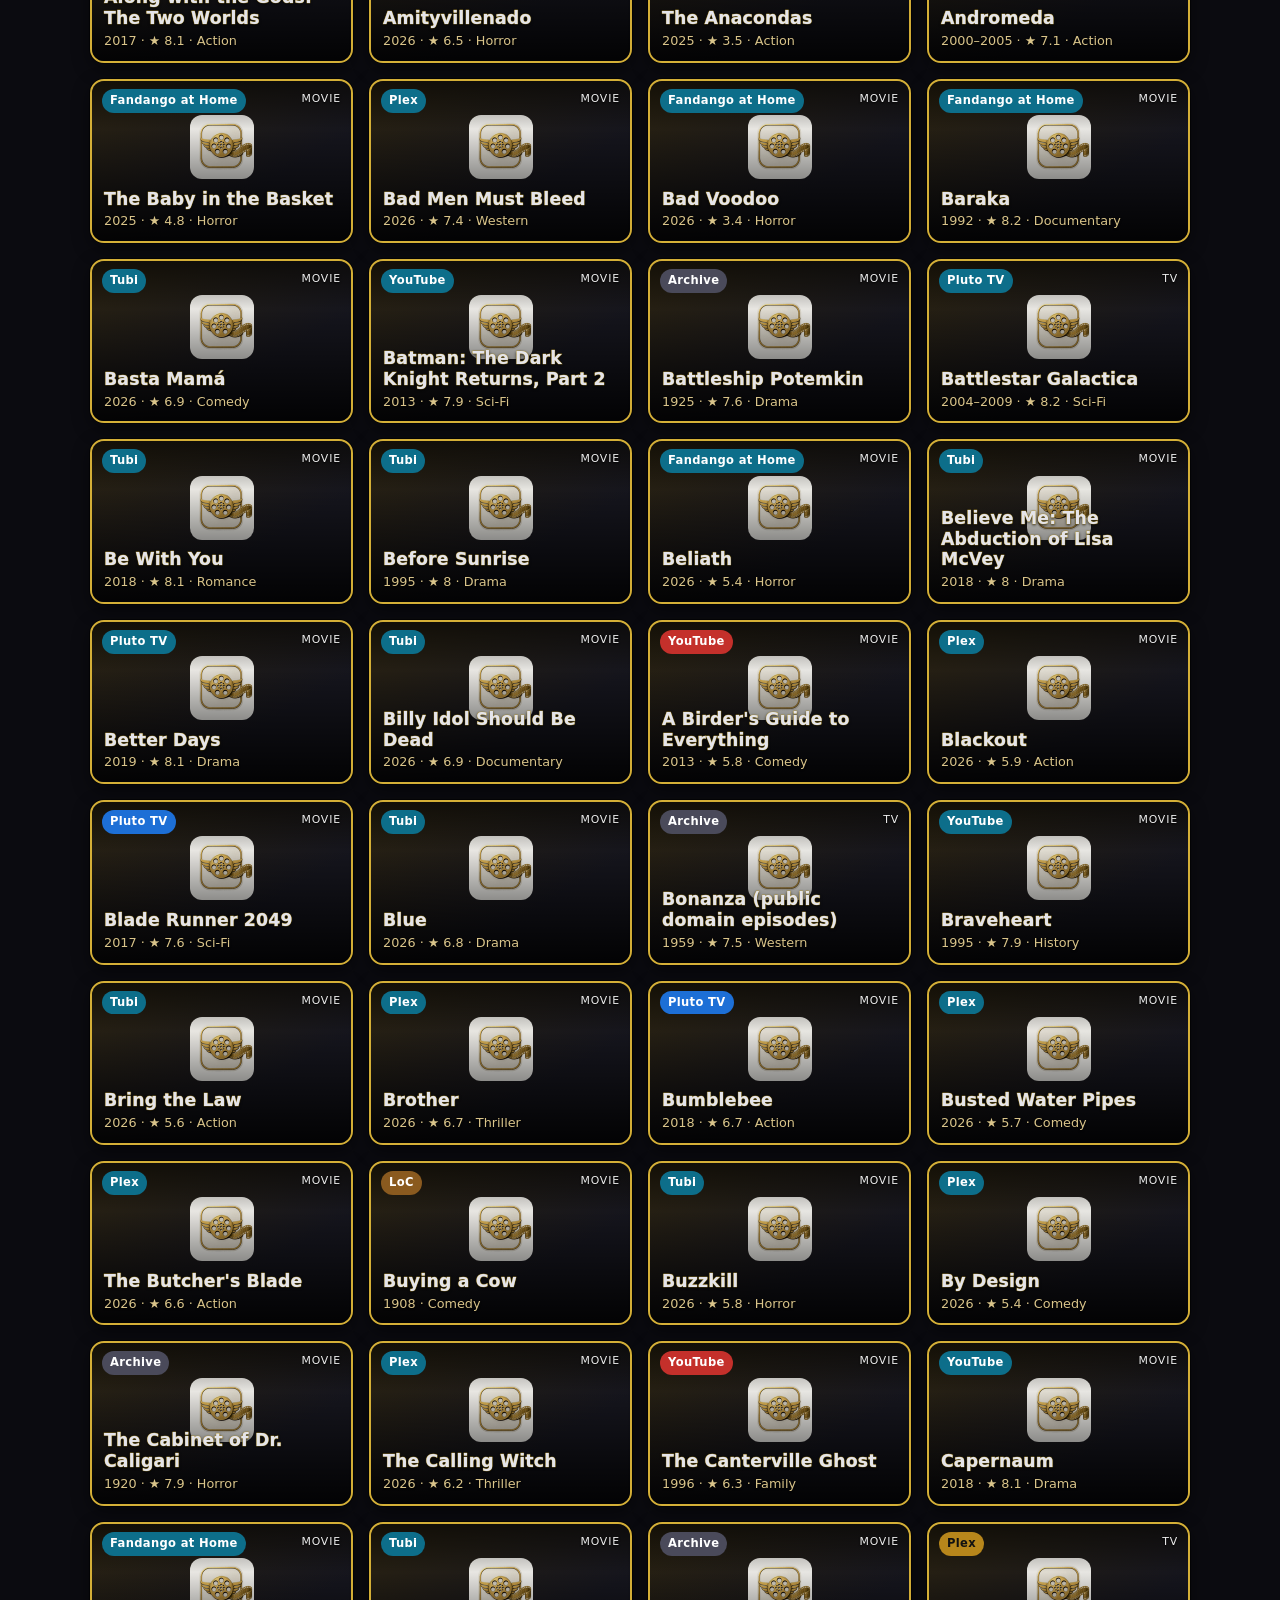
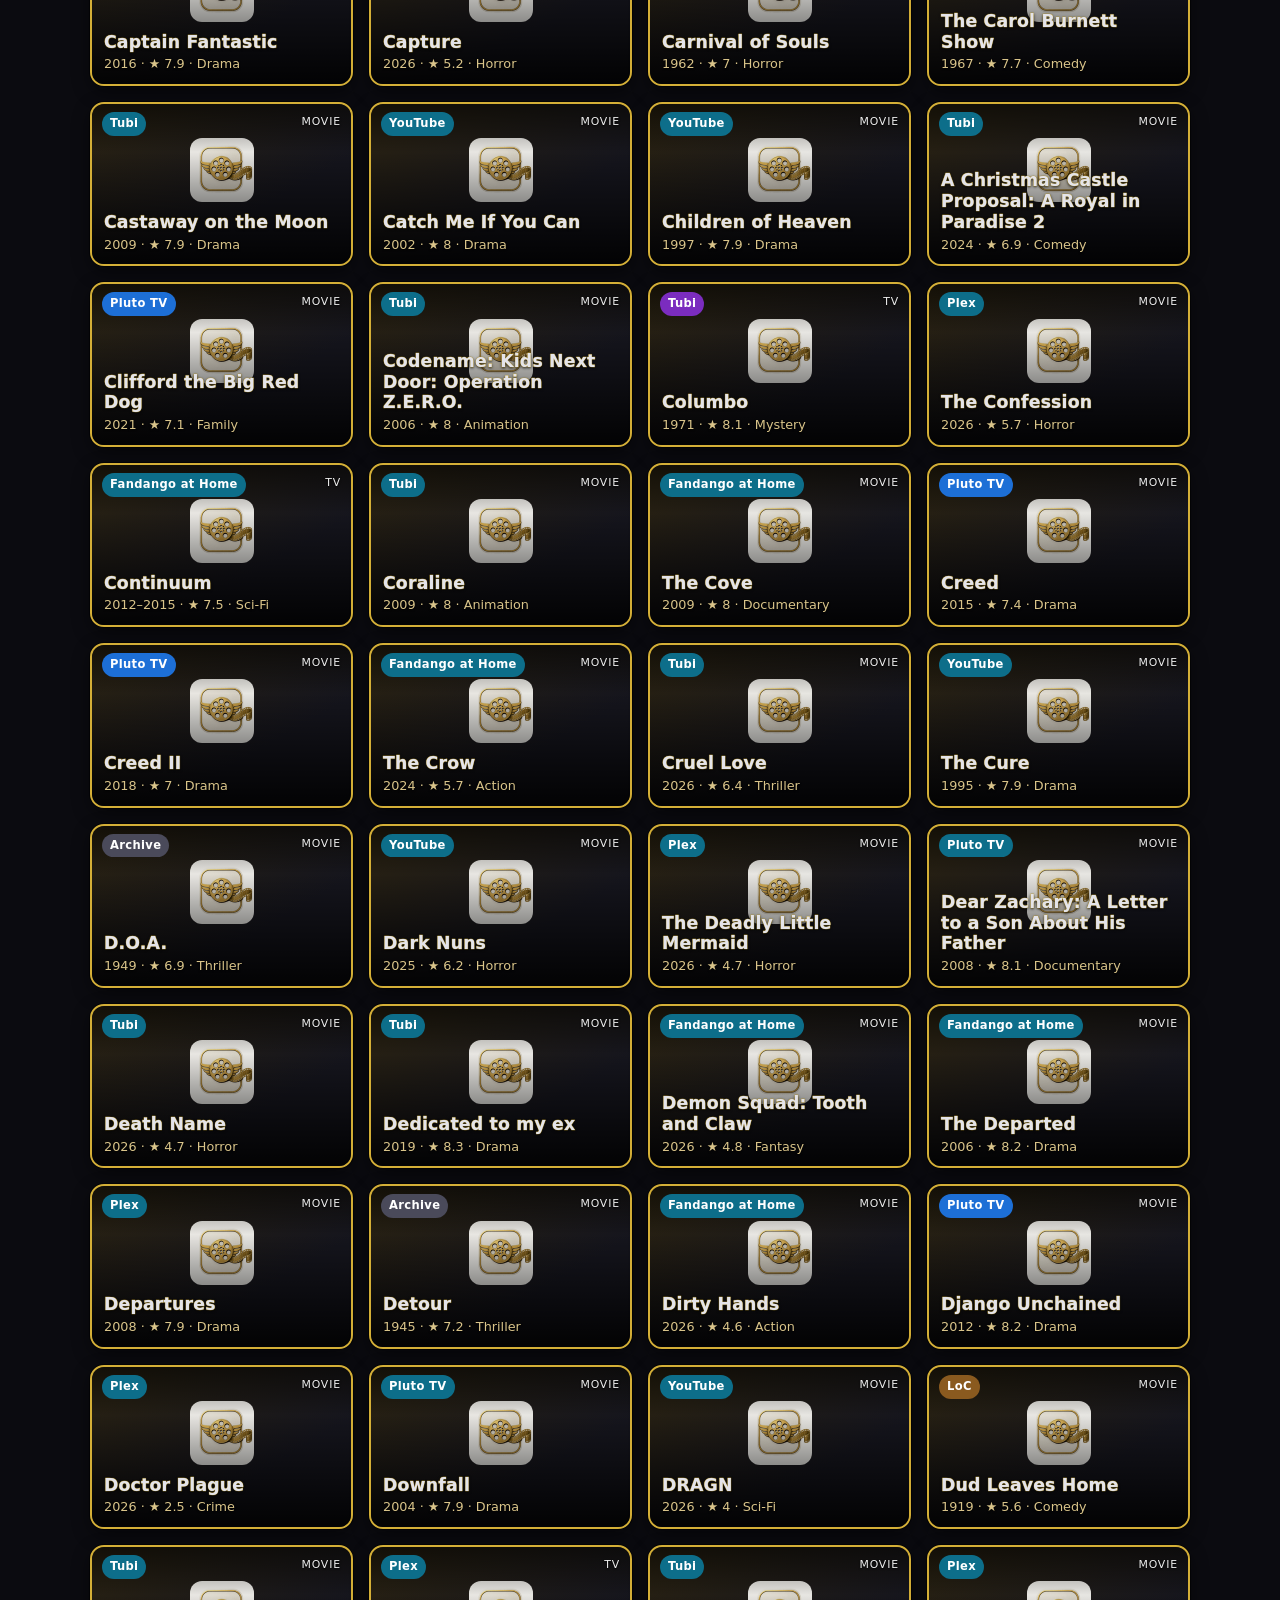
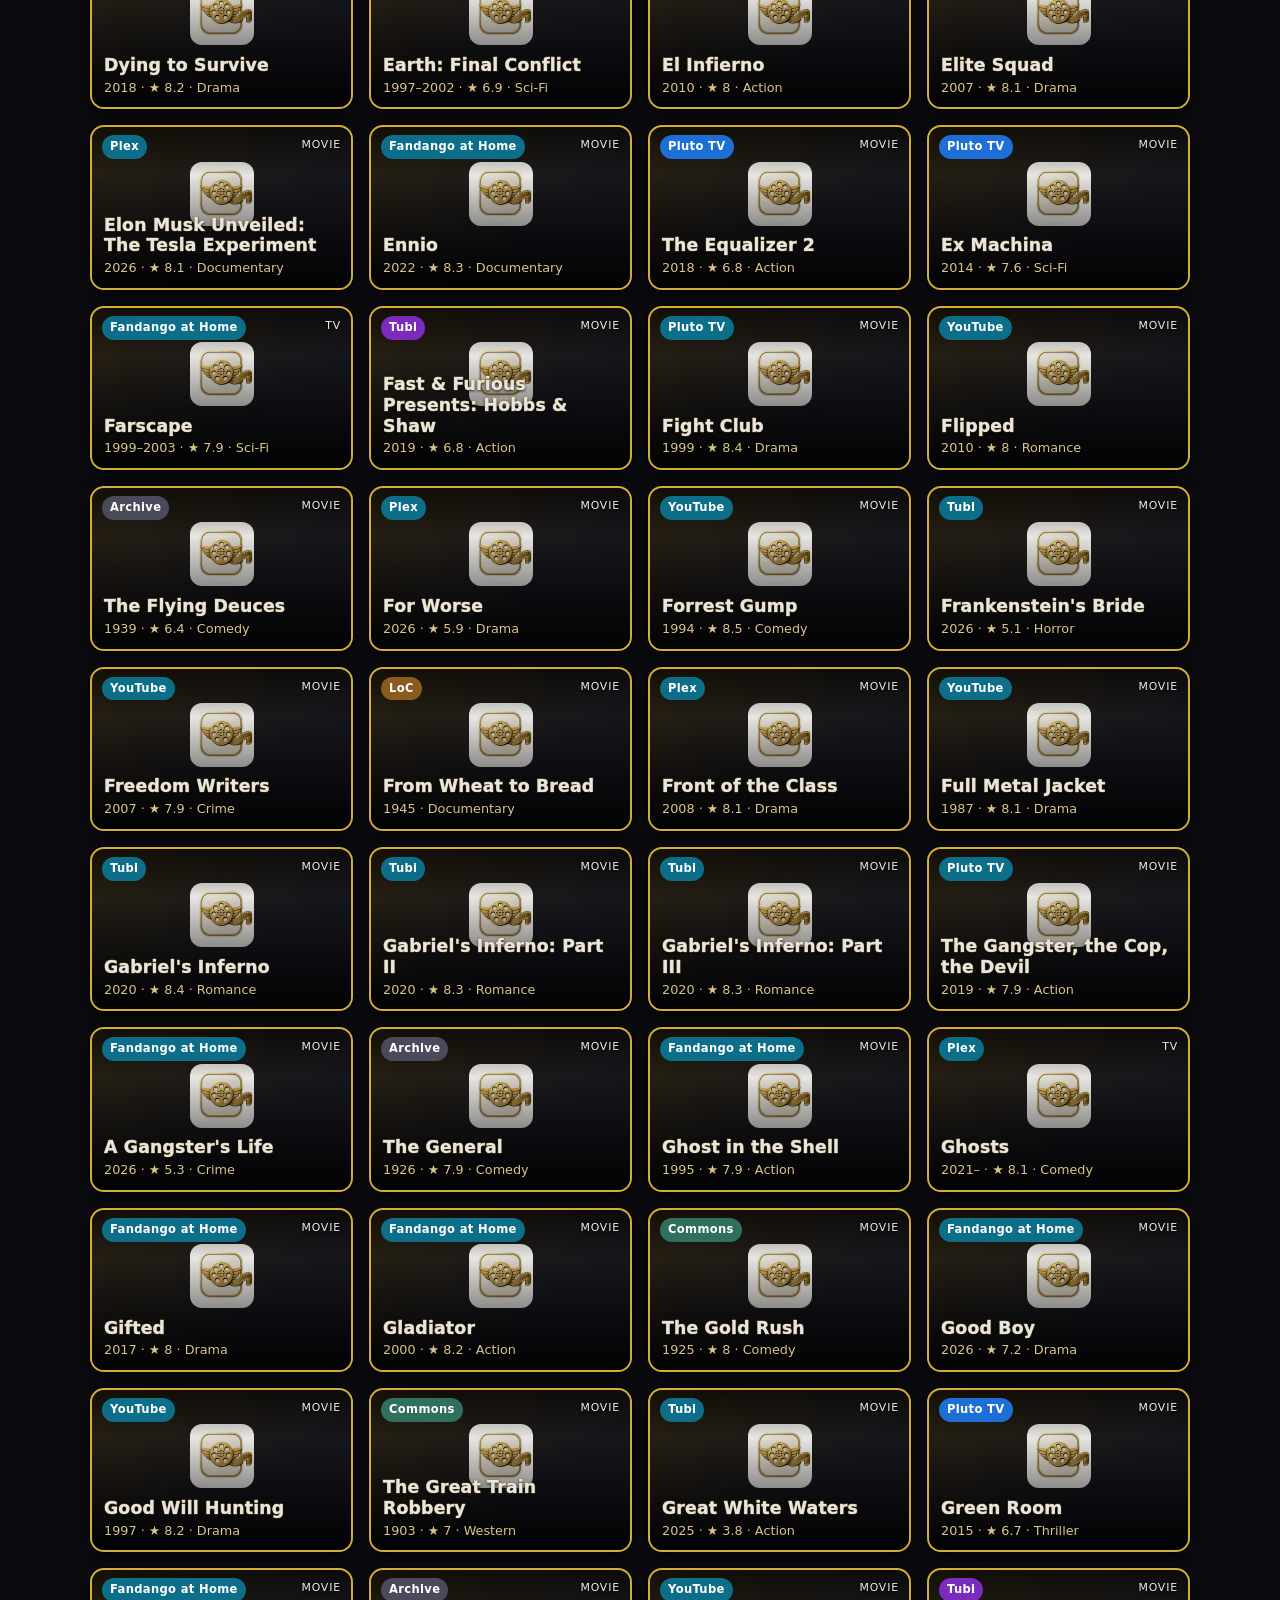
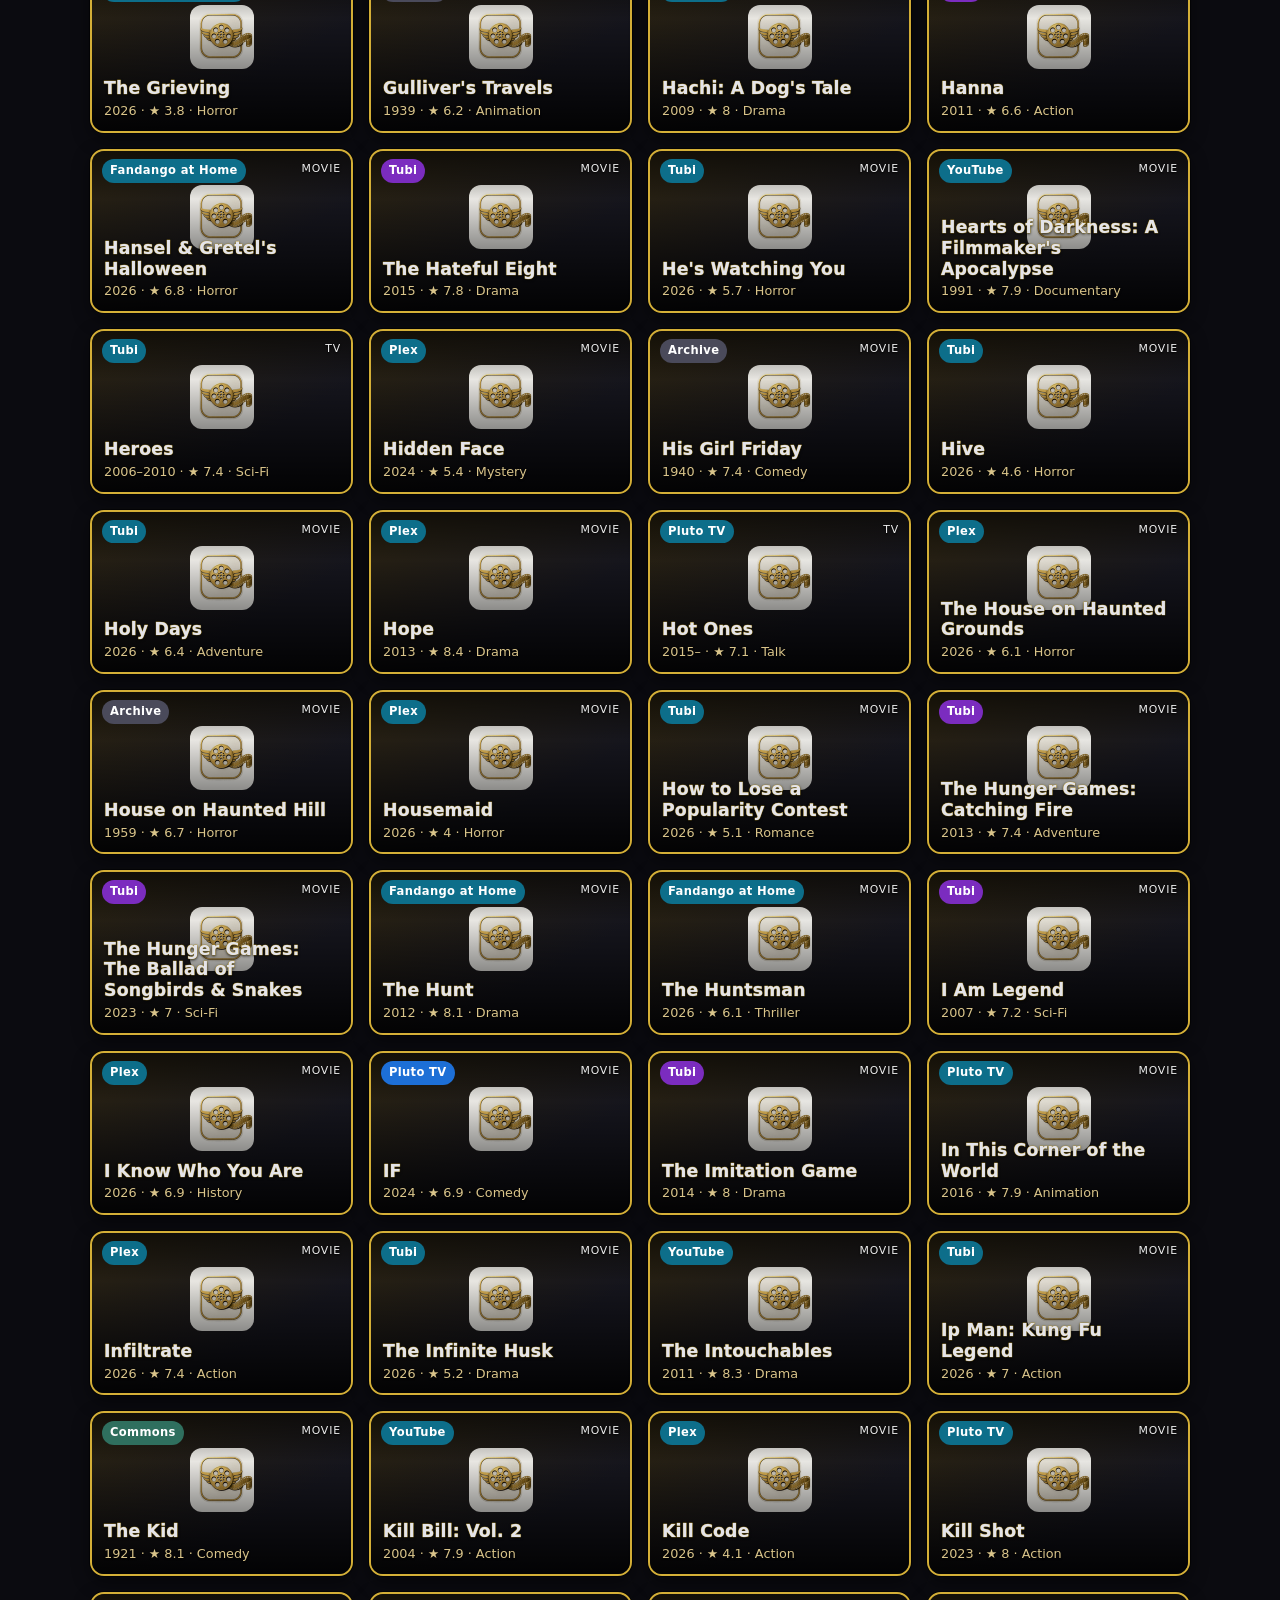
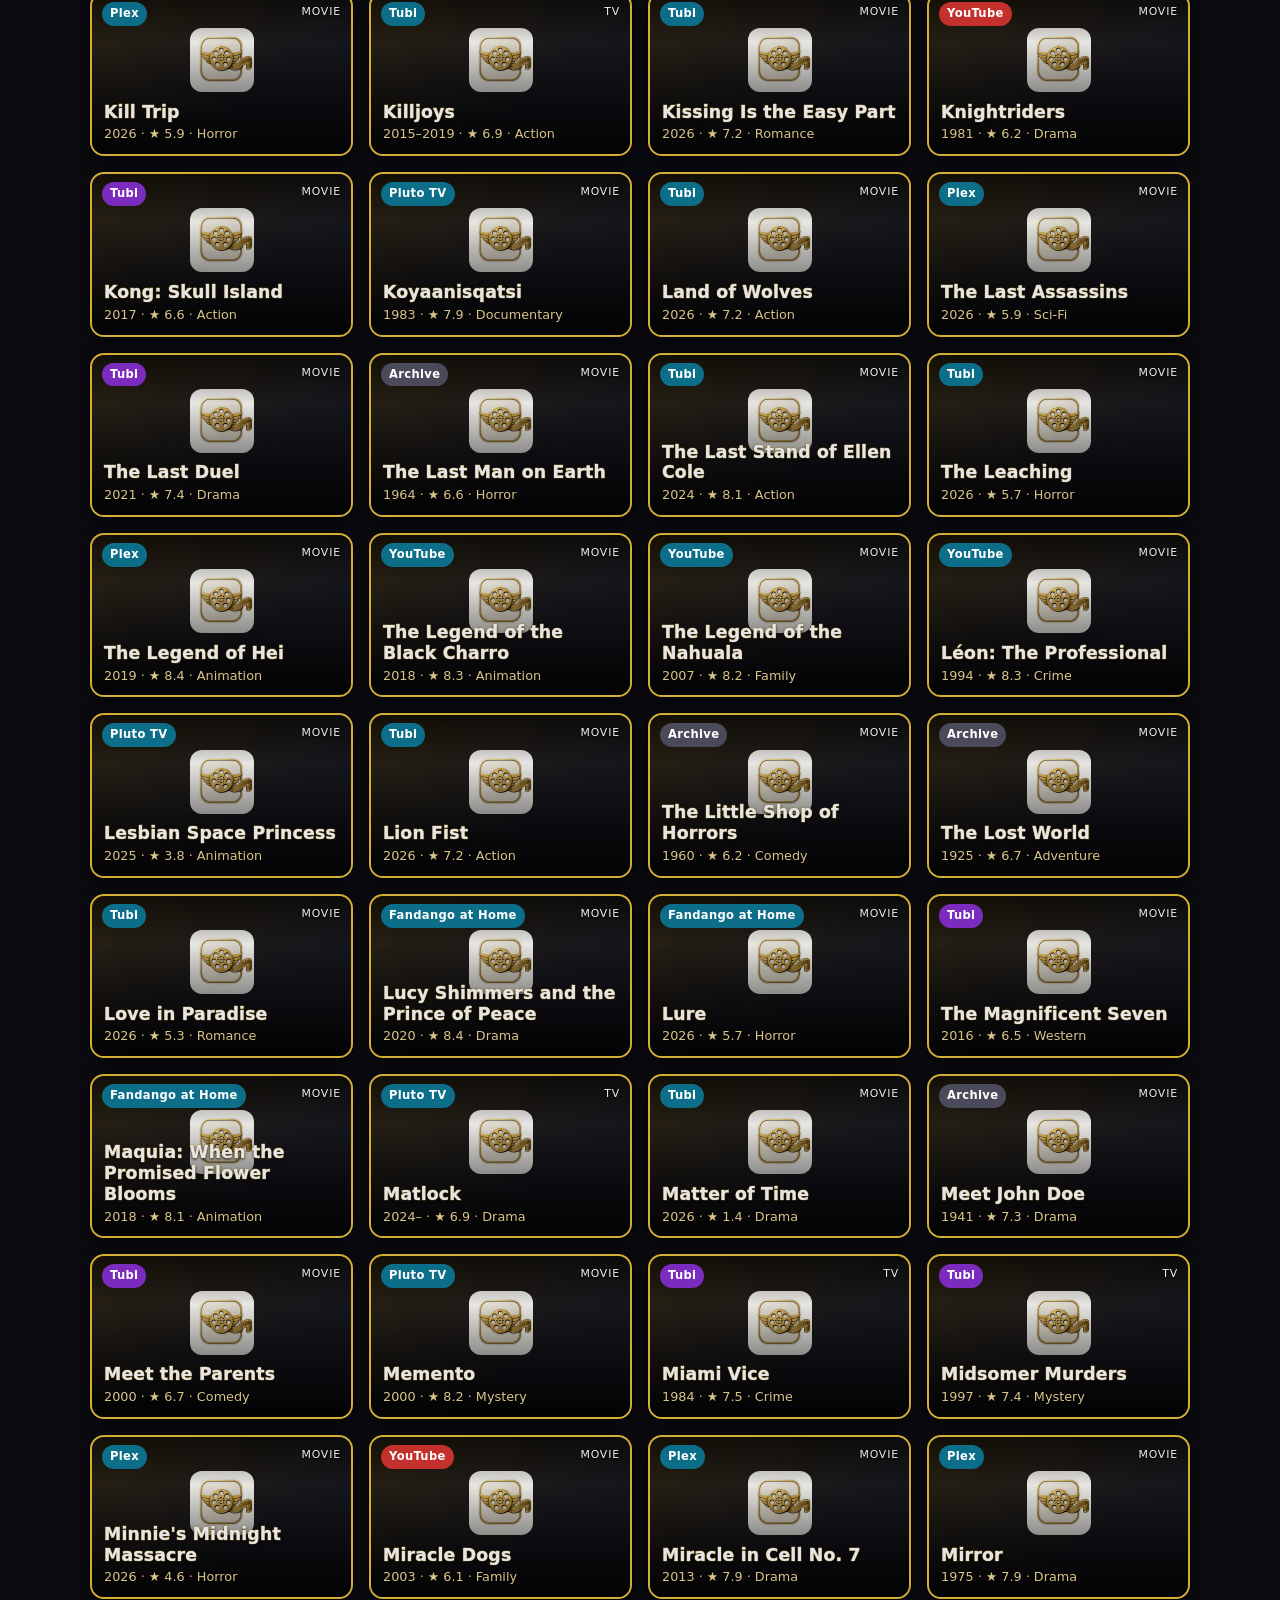
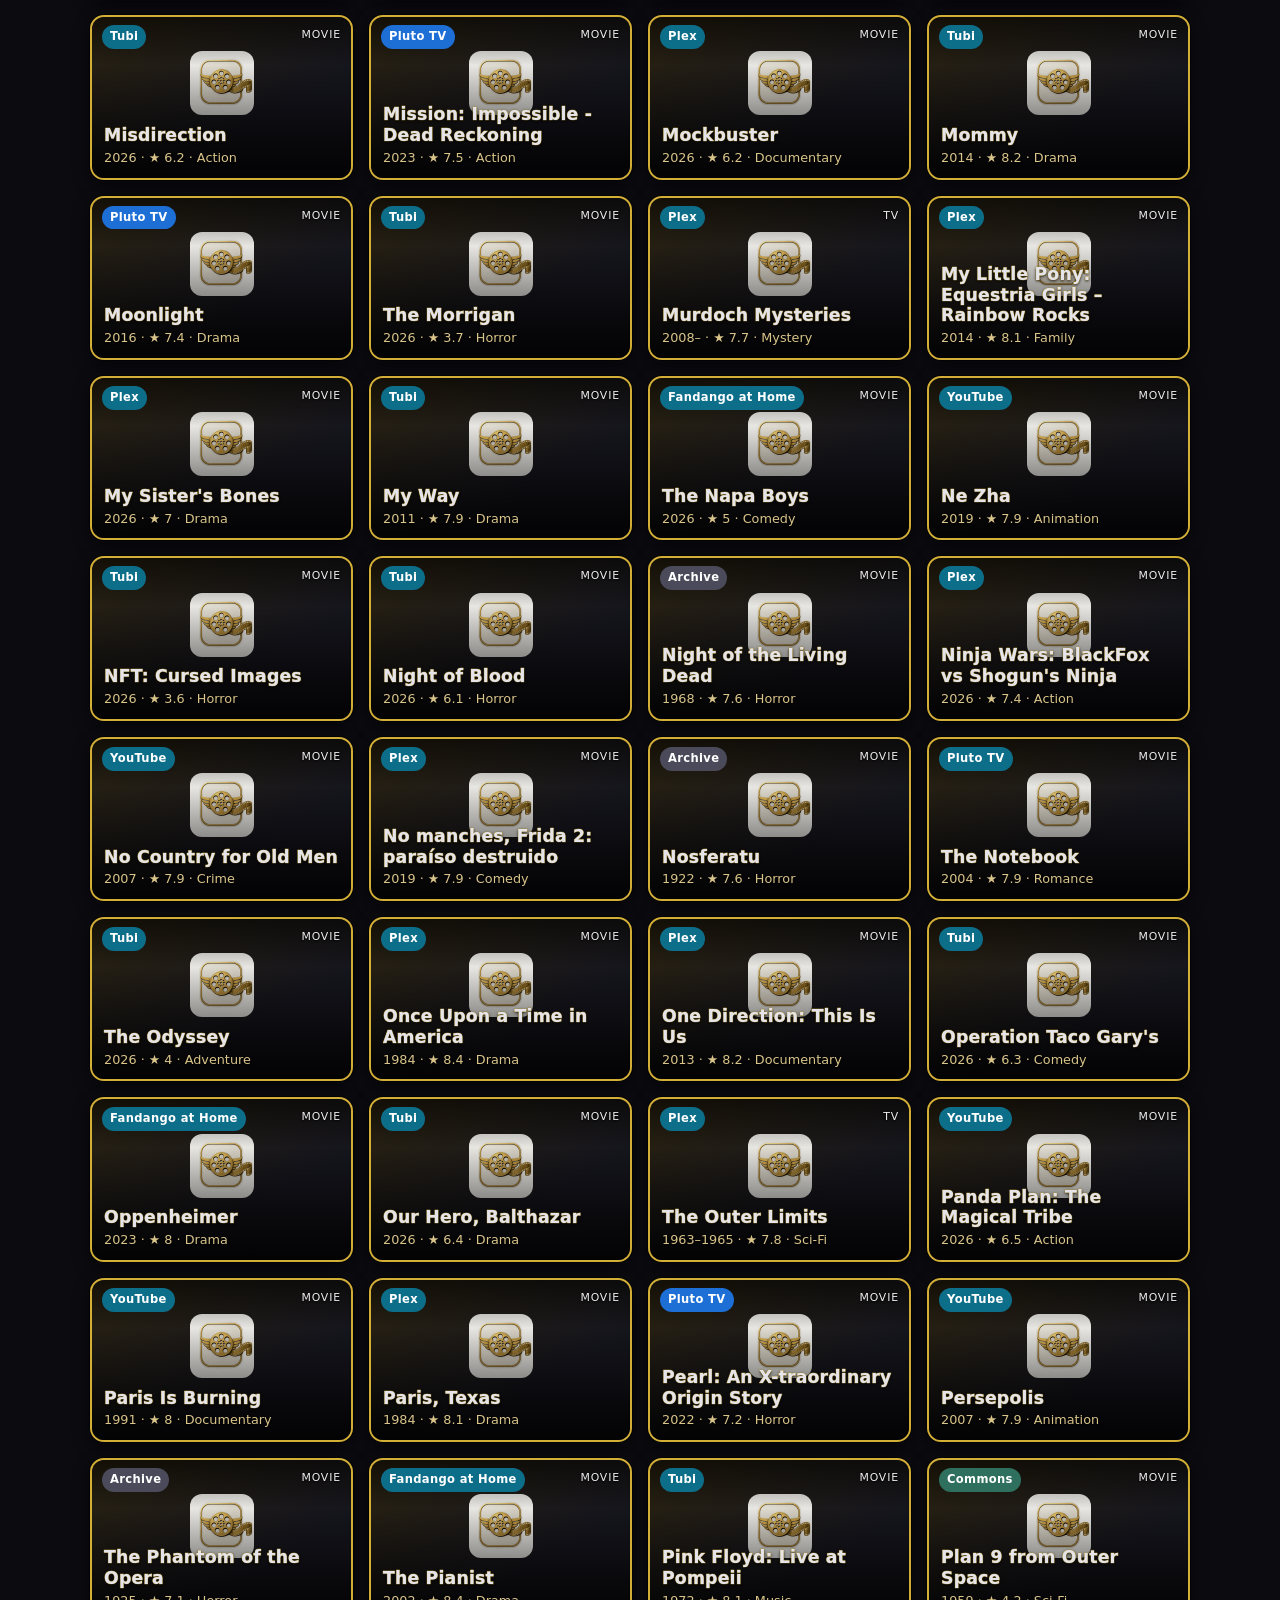
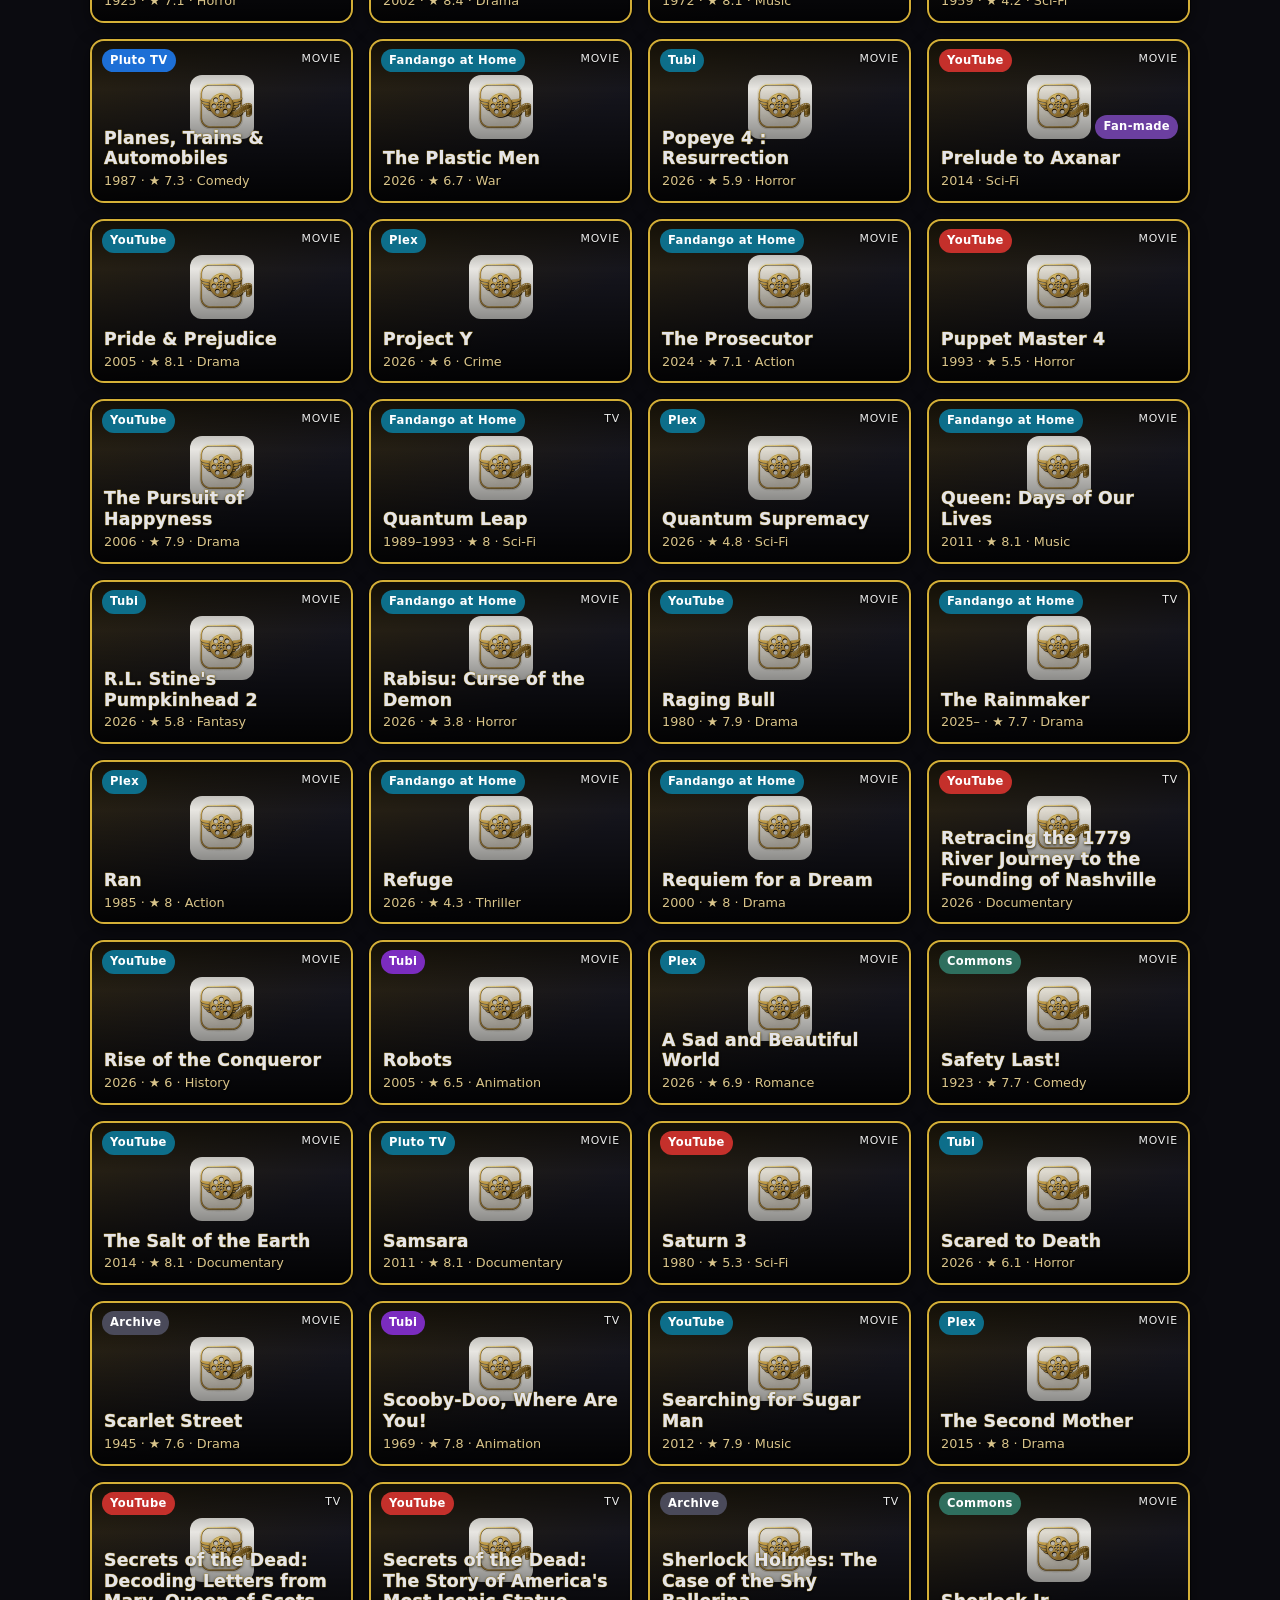
==== commit c796cdbf: "Sports section: 21 sport categories from official YouTube channels and free FAST channels" ====
--- a/index.html
+++ b/index.html
@@ -14,6 +14,7 @@
 <div id="personal"></div>
 <div id="sections"></div>
 <section id="genres" class="genres"><div class="row-head"><h2>Browse free movies by genre</h2><span class="muted small">Newest first · opens where-to-watch in a new tab</span></div><div id="genre-chips" class="chips" role="tablist" aria-label="Genres"></div><div id="genre-notify" class="actions"></div><div id="genre-grid" class="grid"></div></section>
+<section id="sports" class="genres"><div class="row-head"><h2>Sports</h2><span class="muted small">Classic games, condensed replays, highlights and free 24/7 sports channels</span></div><p class="small muted">Most live major-league games are not legally free to stream, so this section sticks to official league and team channels and free ad-supported sports channels.</p><div id="sport-chips" class="chips" role="tablist" aria-label="Sports"></div><div id="sport-grid" class="sport-grid"></div></section>
 <section id="request" class="request"><div class="row-head"><h2>Request a title</h2><span class="muted small">Search TMDB: see where it's free, or get notified when it's added</span></div><form id="req-form" class="actions"><input name="q" type="search" placeholder="Movie or show name" aria-label="Title to request" maxlength="80" required><button class="btn primary">Search</button></form><div id="req-results"></div></section>
 <section class="az"><div class="row-head"><h2 id="az-title">A–Z</h2><span id="count" class="muted small"></span></div>
 <div id="grid" class="grid" aria-live="polite"></div></section>
--- a/styles.css
+++ b/styles.css
@@ -64,3 +64,4 @@
 @media (max-width:640px){.ranges{grid-template-columns:1fr 1fr}.ranges select{grid-column:1/-1}}
 .kind.cw{top:10px;right:auto;left:10px;background:var(--accent);color:#fff}.card .kind.cw ~ .badge{display:none}
 .season-bar{display:flex;align-items:center;gap:12px;flex-wrap:wrap;margin:14px 0 0}.season-banner{flex:1;margin:0;padding:10px 14px;border-radius:10px;border:1px solid var(--accent);background:linear-gradient(90deg,color-mix(in srgb,var(--accent) 25%,transparent),transparent);font-weight:600}.season-bar select{width:auto;min-height:38px;padding:4px 10px}
+.sport-grid{display:grid;grid-template-columns:repeat(auto-fill,minmax(min(100%,420px),1fr));gap:16px}.sport-item .player{margin:0 0 6px;border:2px solid var(--gold)}.sport-item p{margin:0}.sport-tab{display:flex;flex-direction:column;gap:6px;justify-content:center;padding:18px;border:2px solid var(--gold);border-radius:var(--r);background:var(--panel);color:var(--text);text-decoration:none;min-height:140px}.sport-tab .btn{align-self:flex-start}
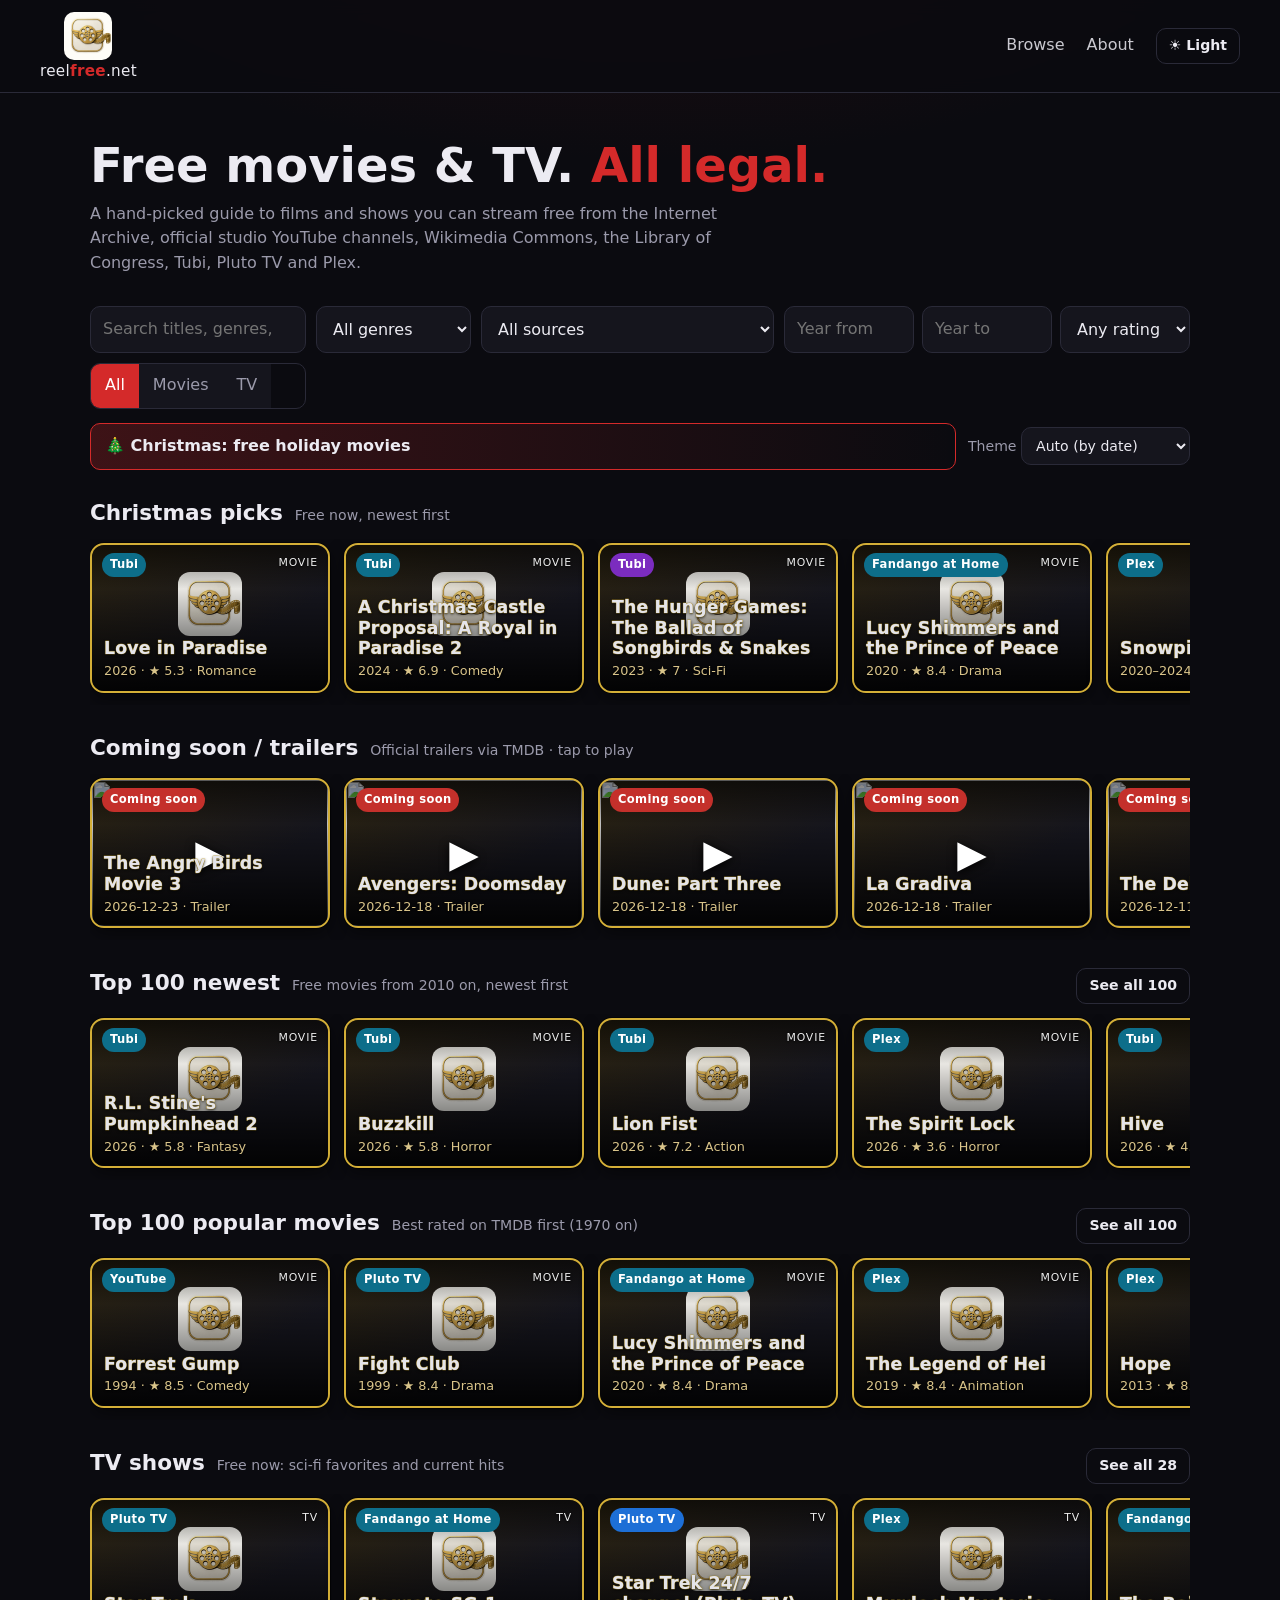
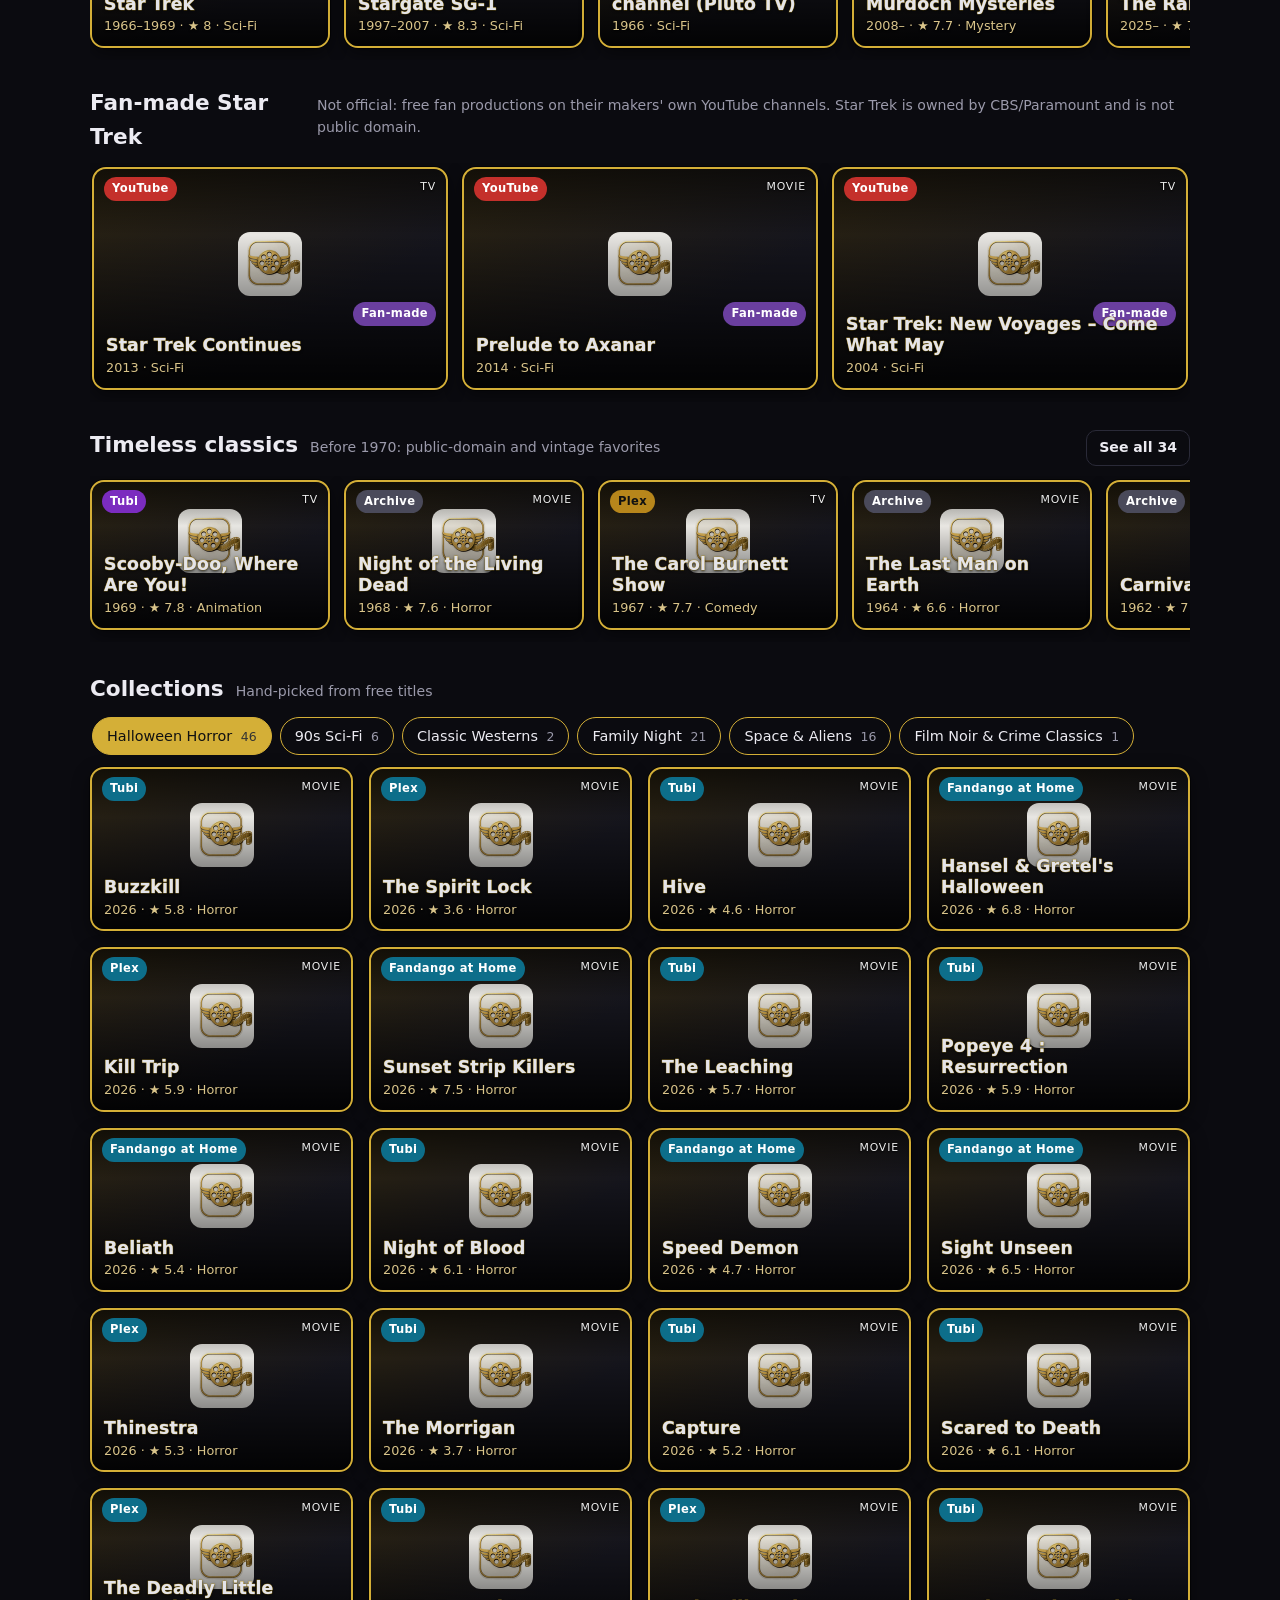
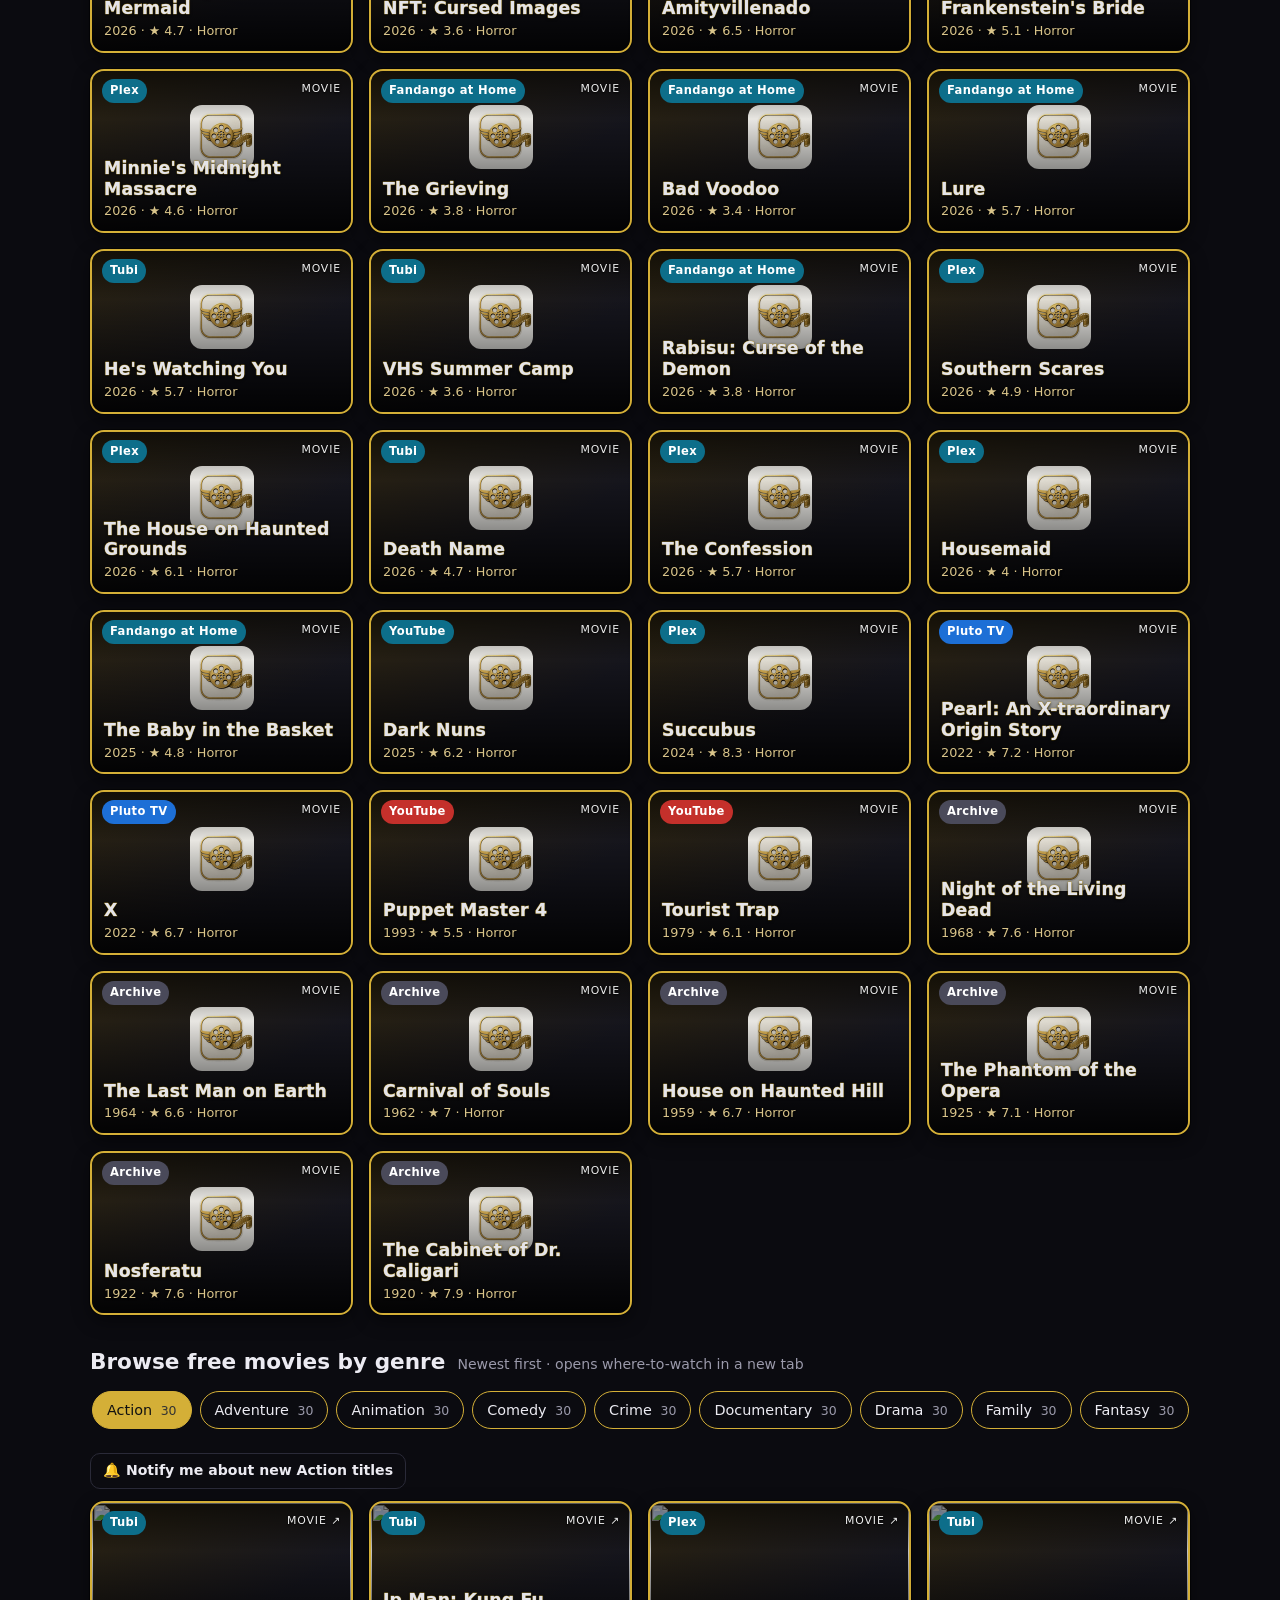
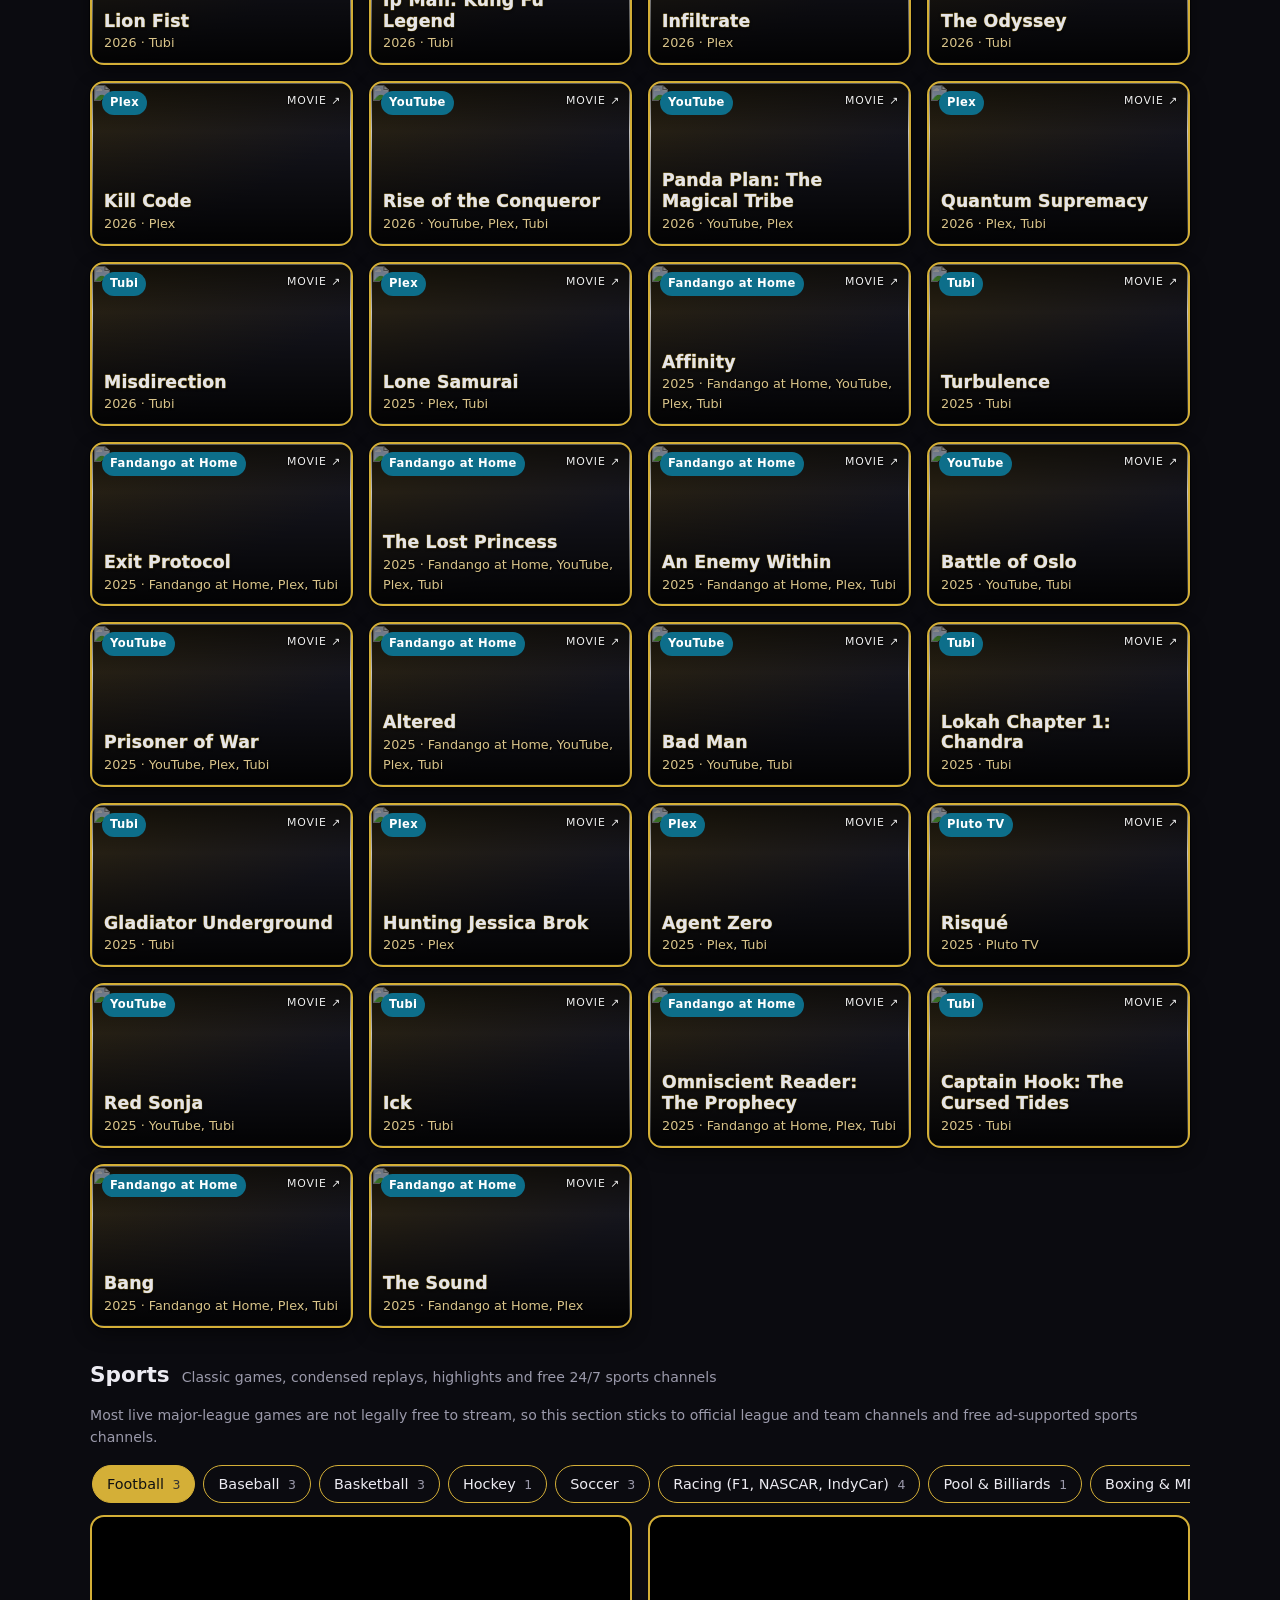
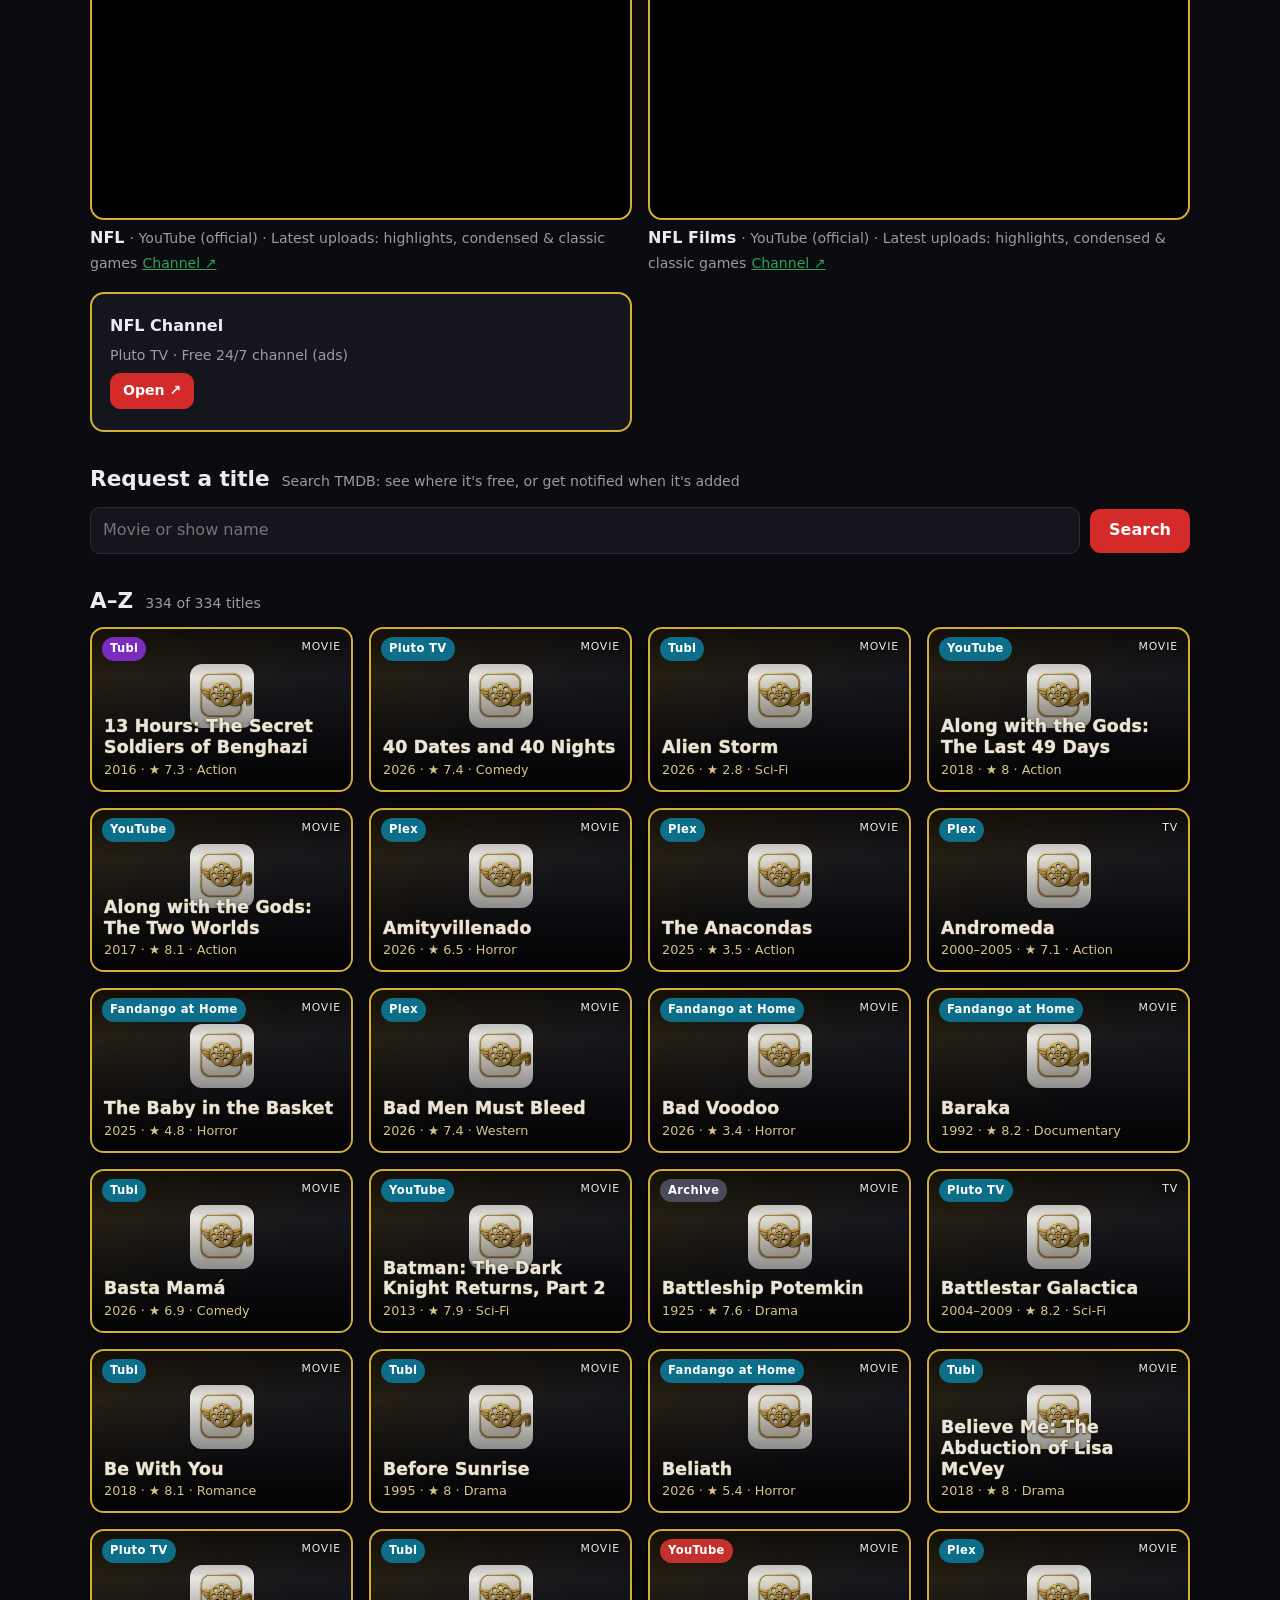
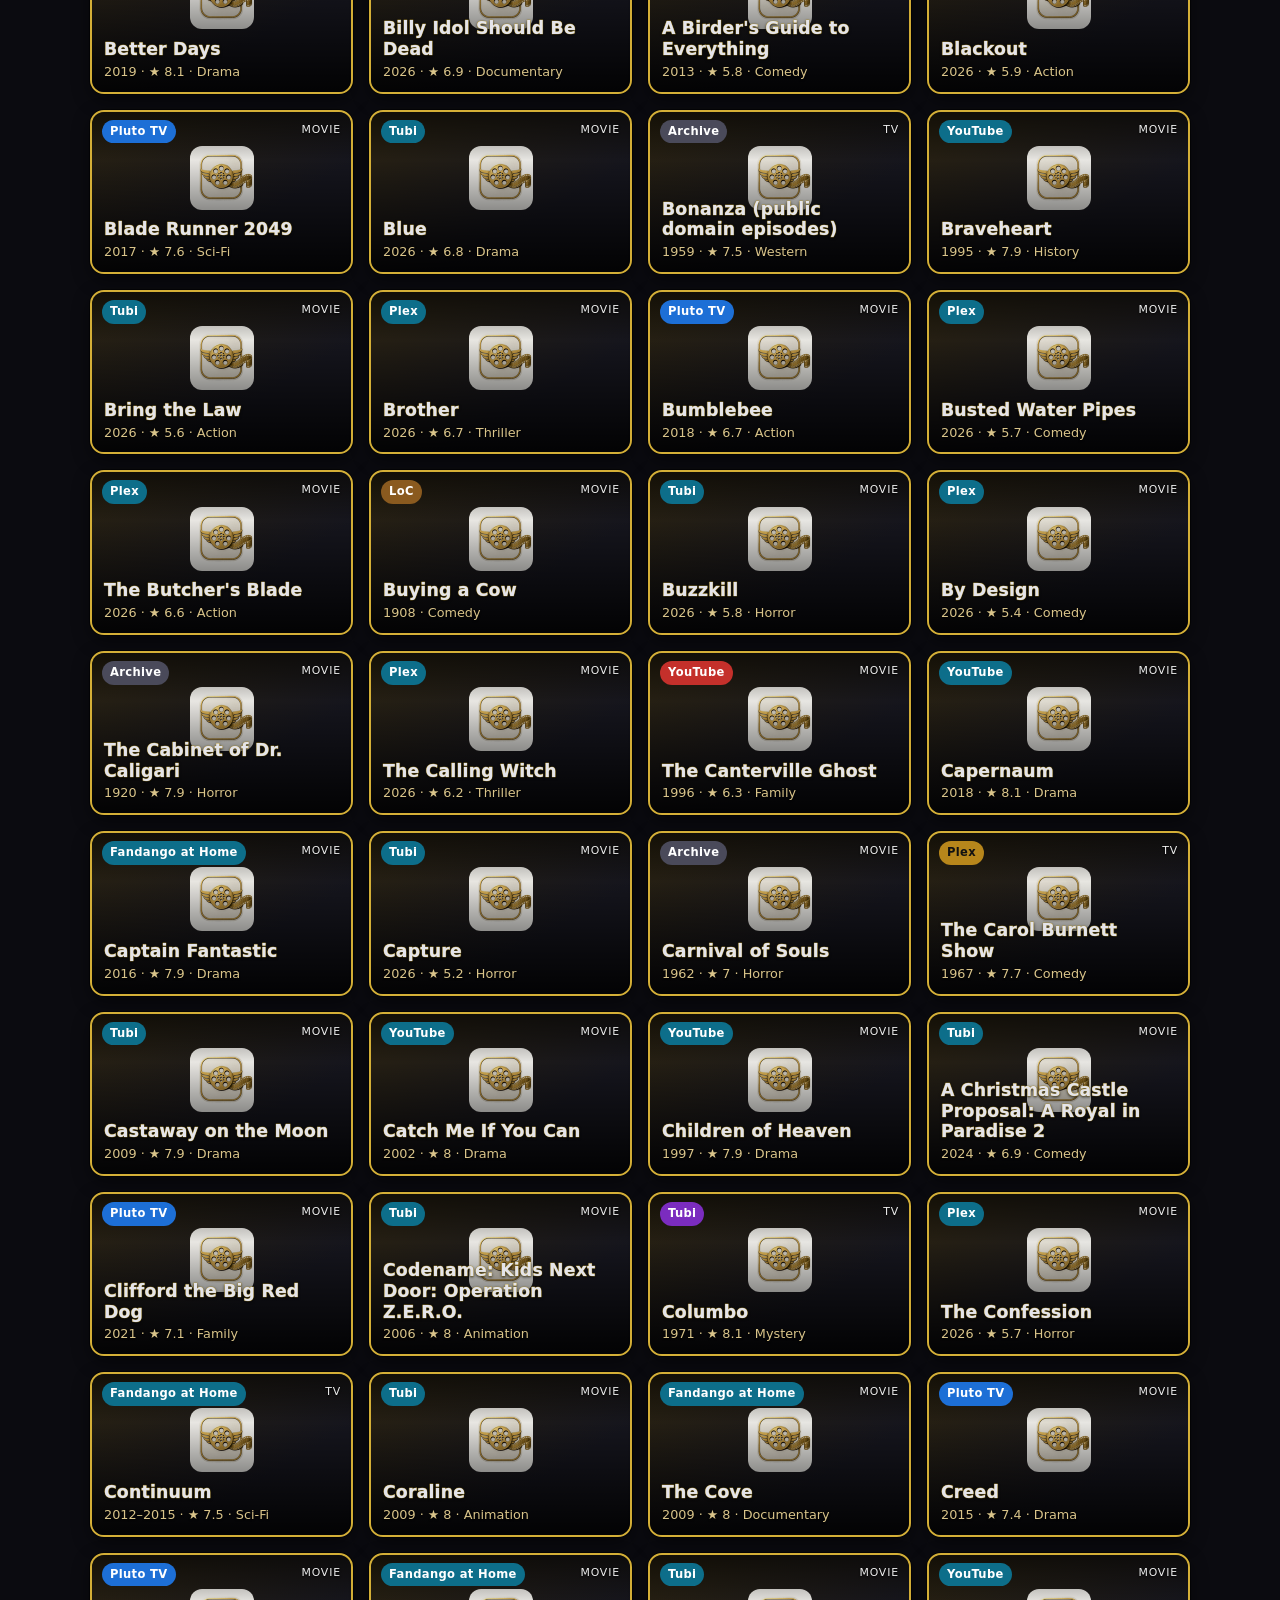
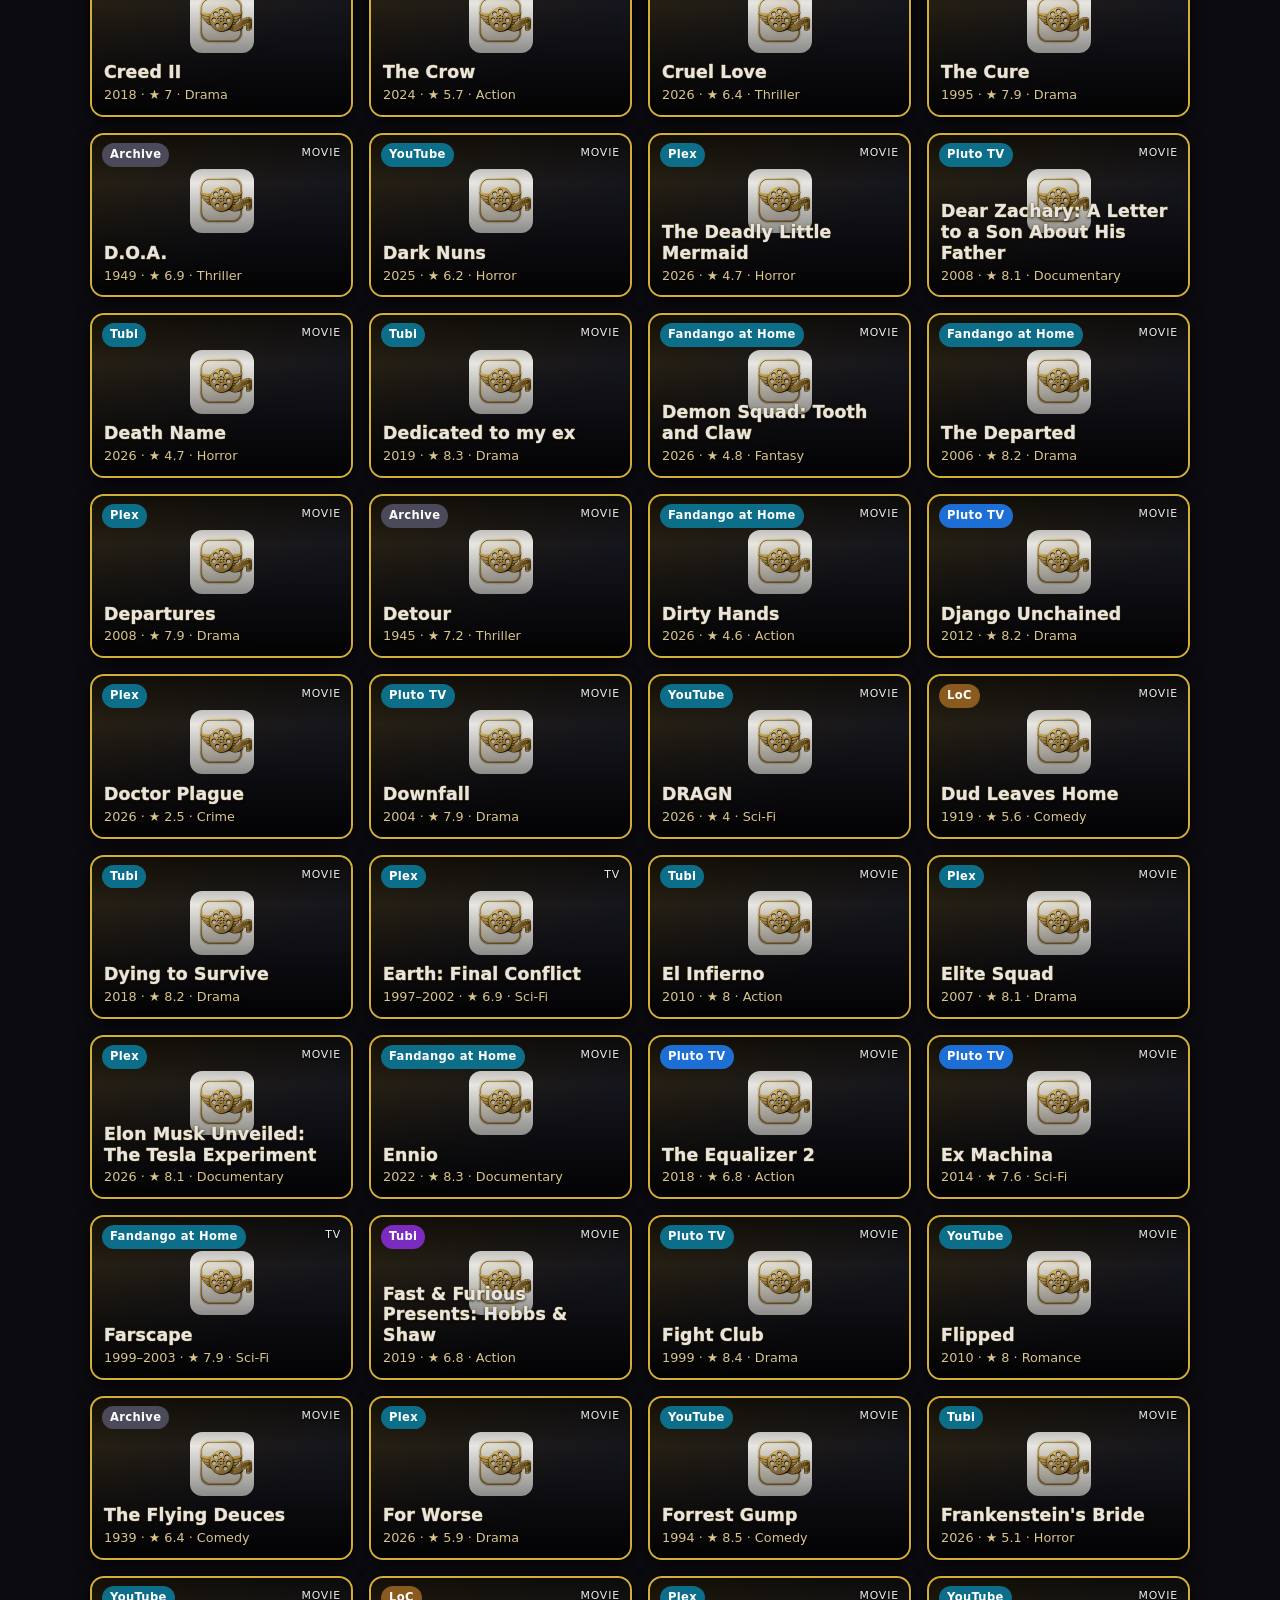
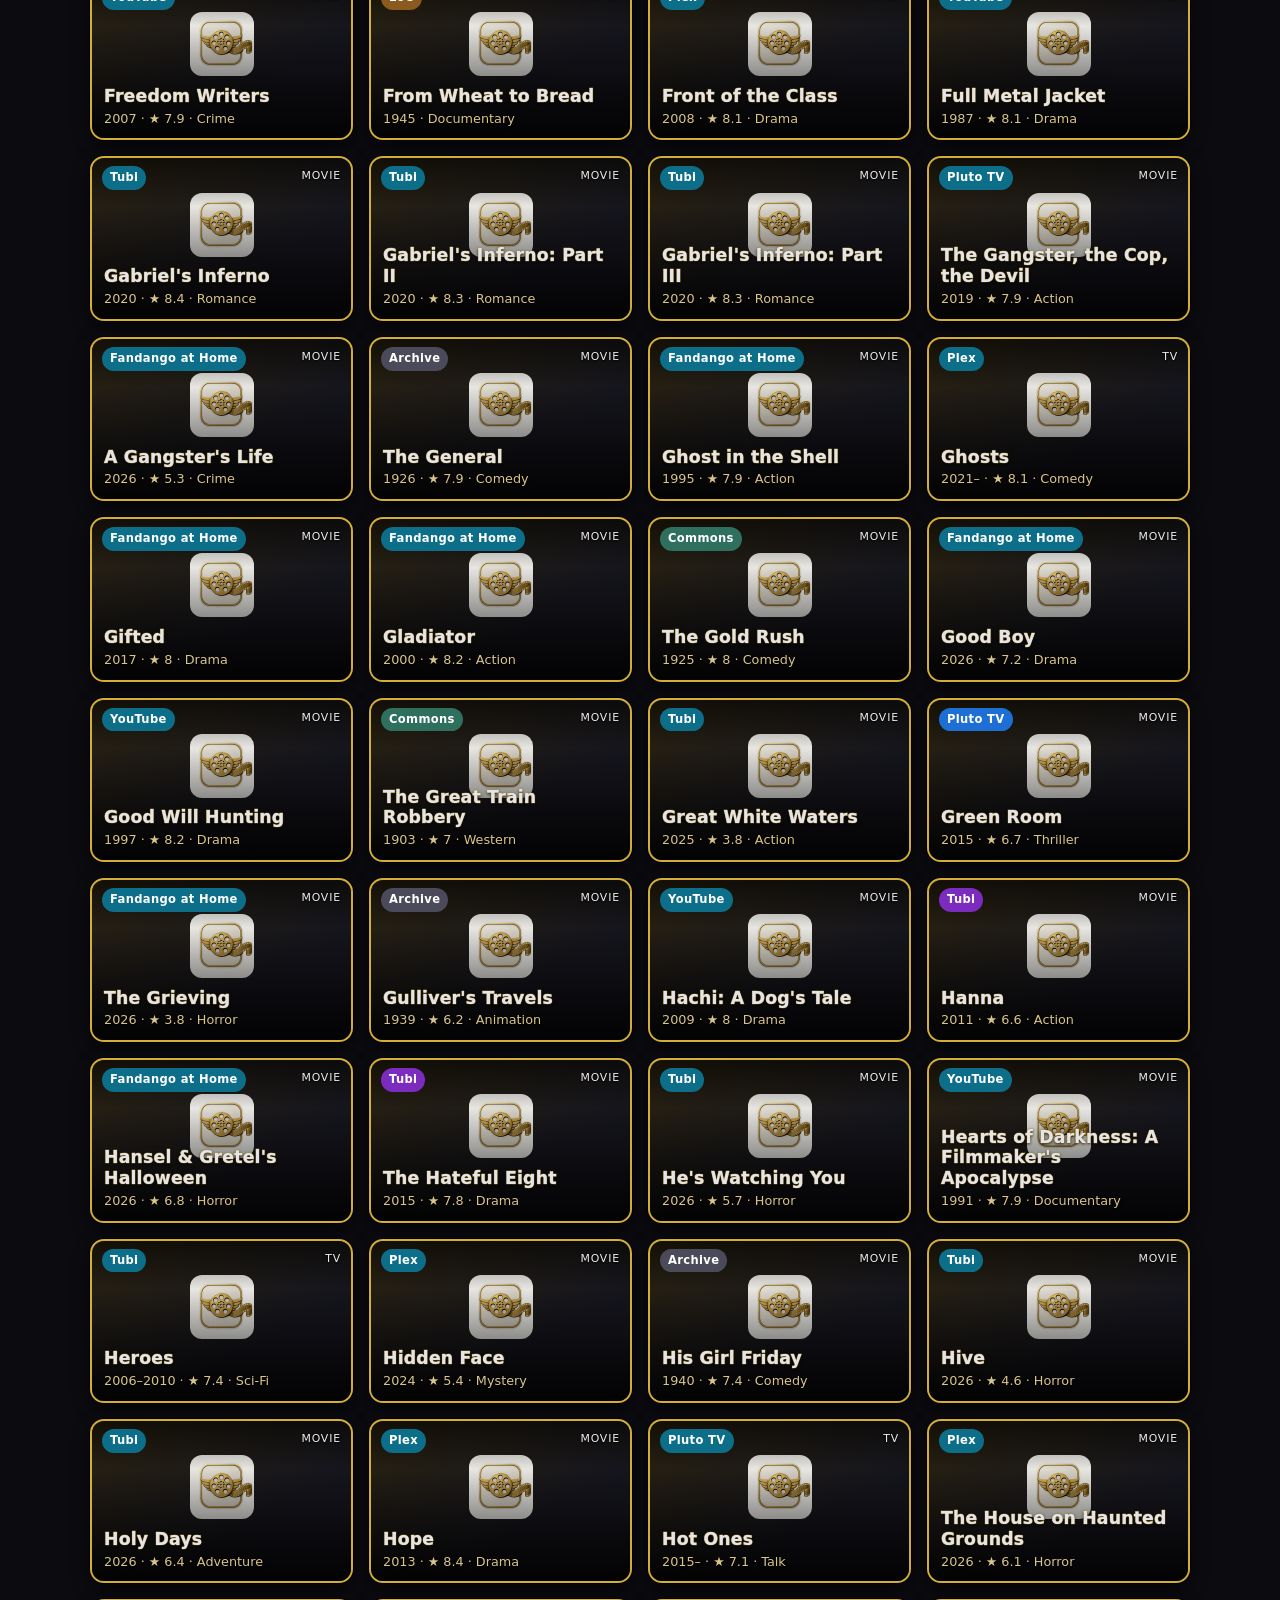
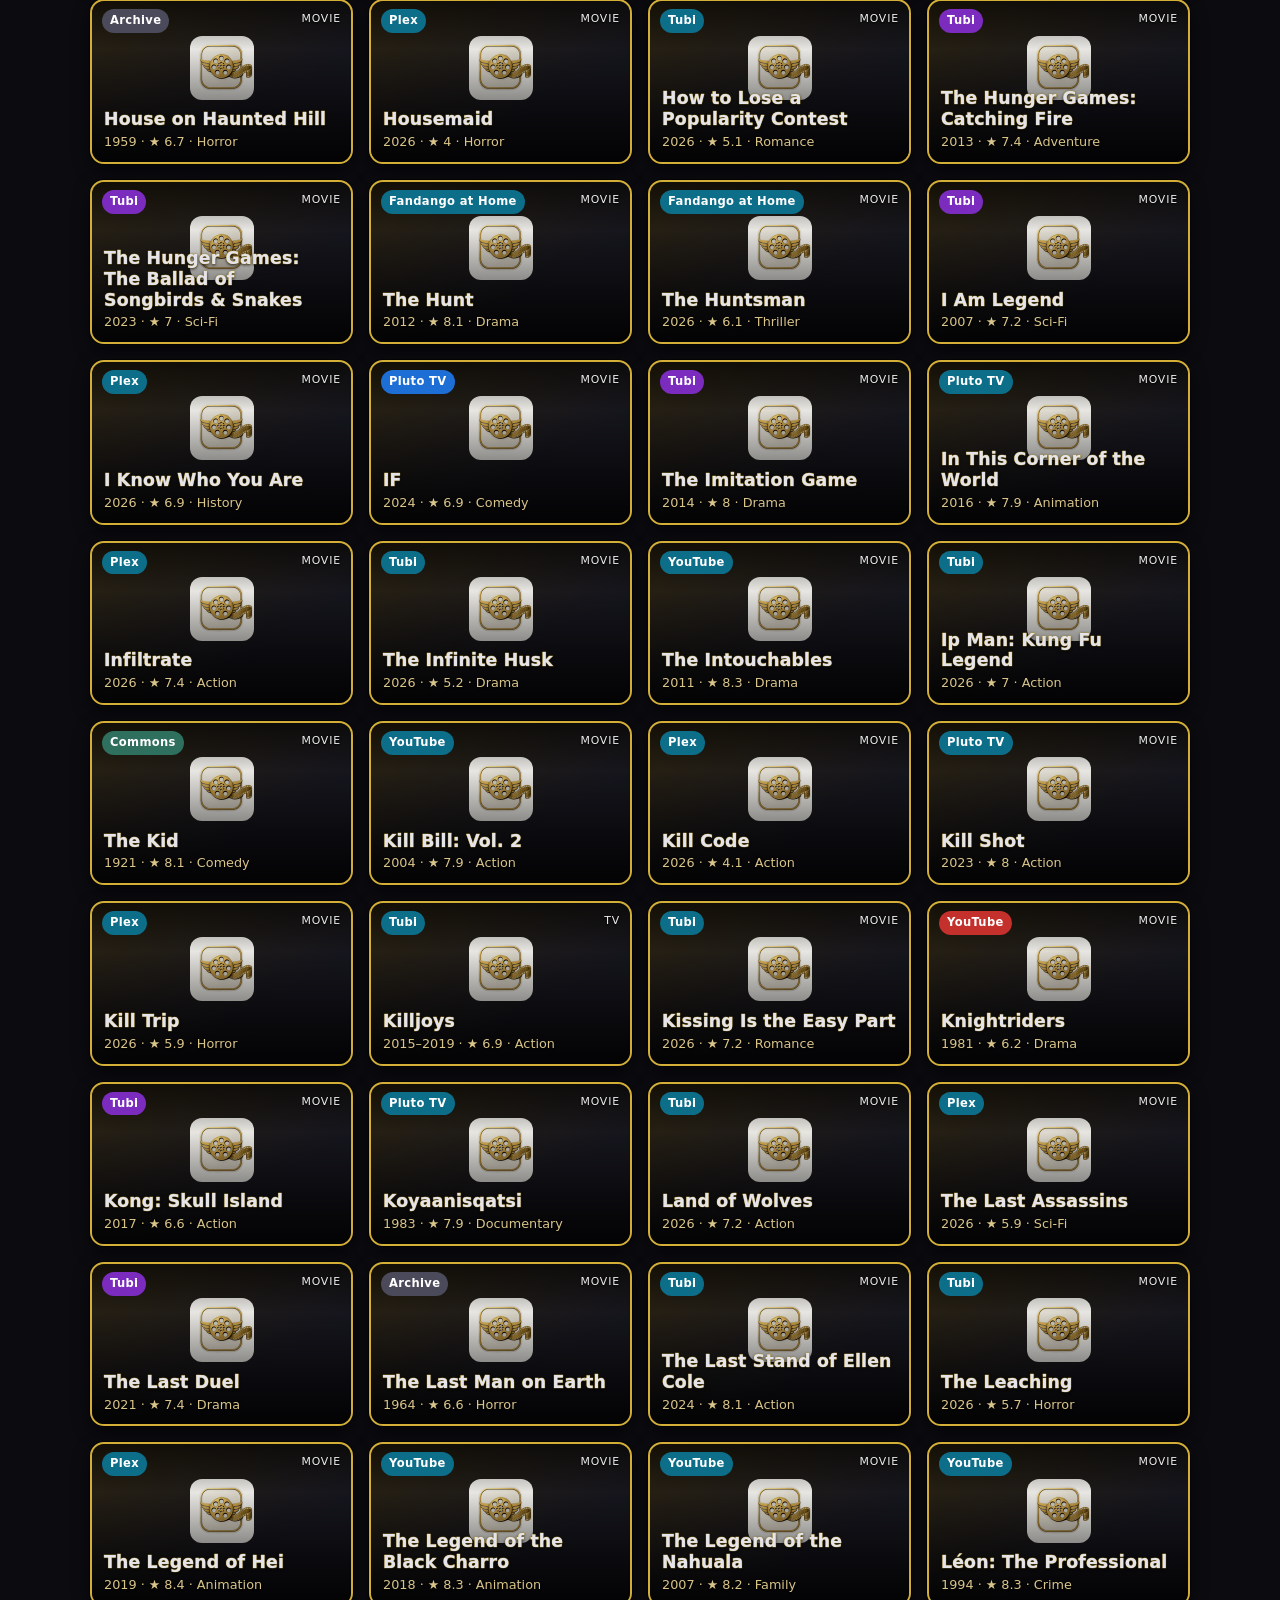
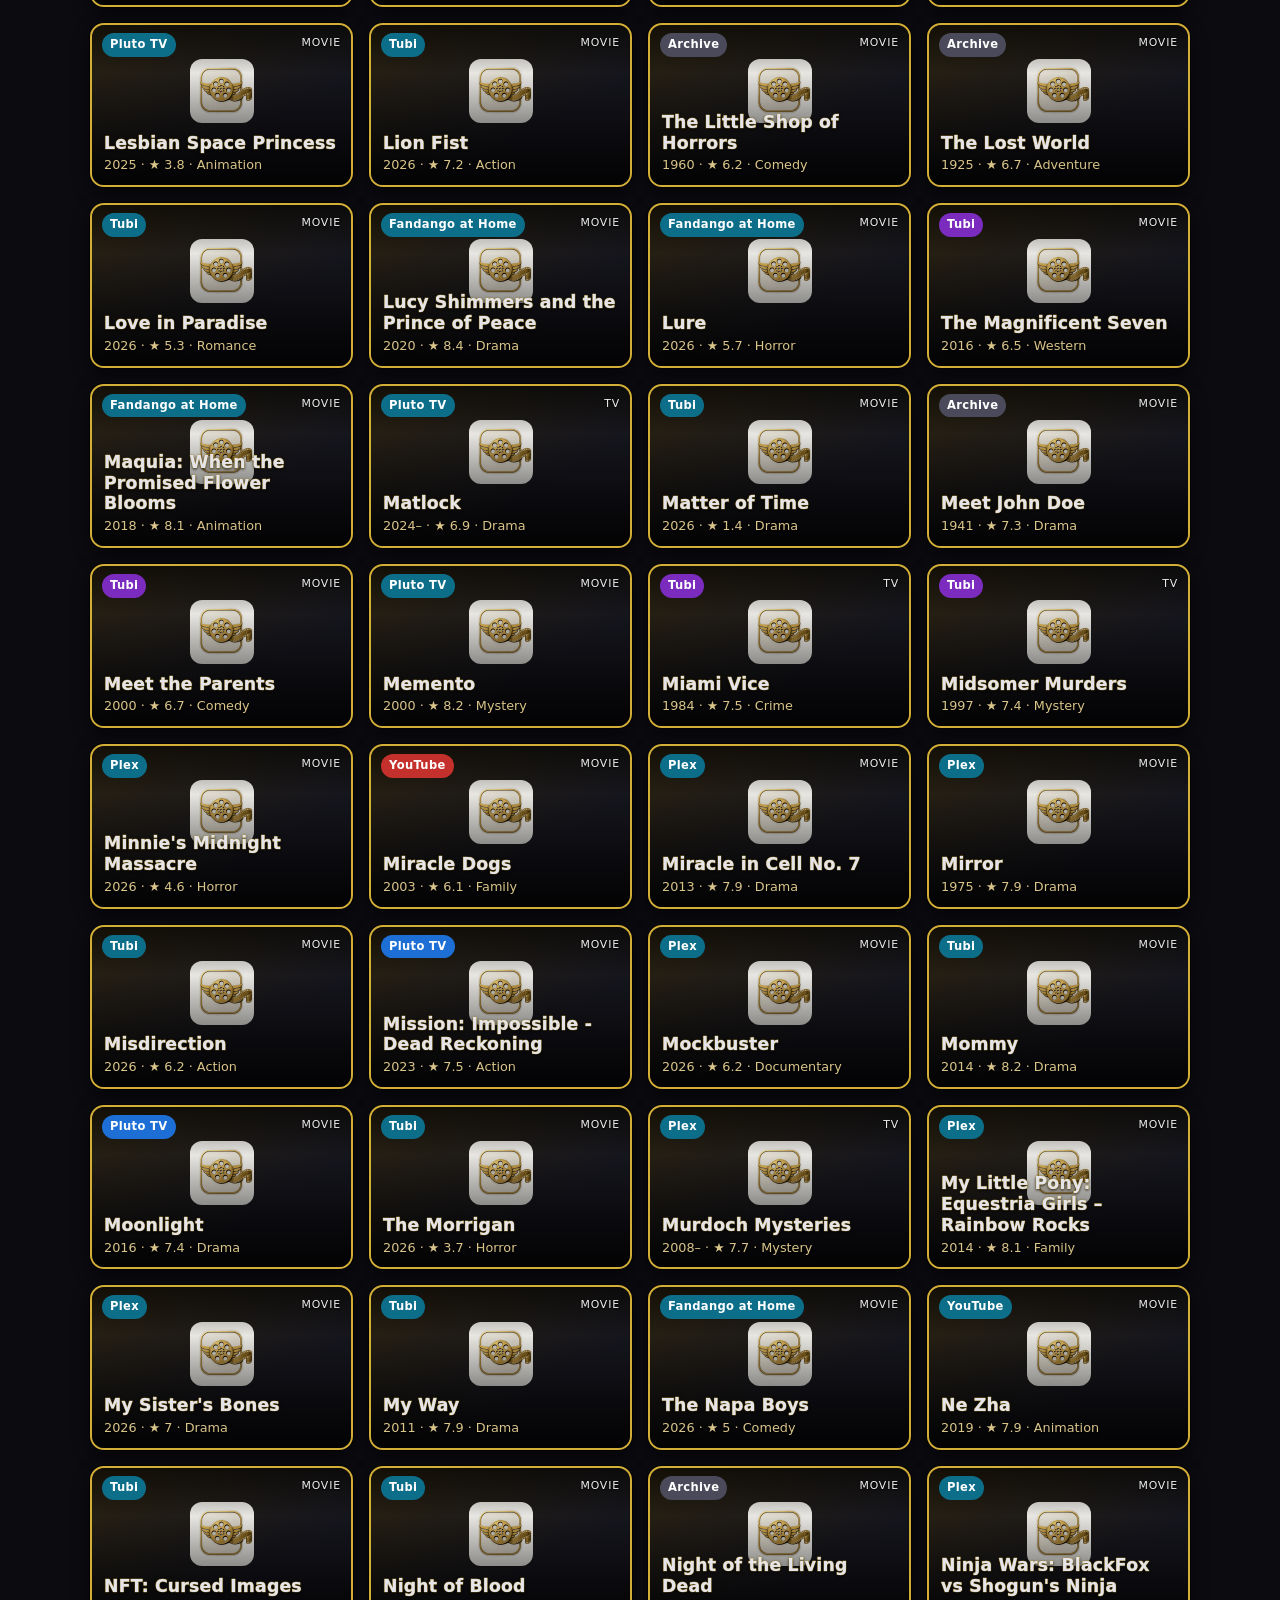
==== commit 558f4630: "My List, collections, TMDB trailers row, New this week badges, The Outer Limits (1995) via Roku exce" ====
--- a/index.html
+++ b/index.html
@@ -12,7 +12,9 @@
 <div class="season-bar"><p id="season-banner" class="season-banner" hidden></p><label class="small muted">Theme <select id="season-pick" aria-label="Seasonal theme"></select></label></div>
 <div id="season-row"></div>
 <div id="personal"></div>
+<section id="trailers" class="row"><div class="row-head"><h2>Coming soon / trailers</h2><span class="muted small">Official trailers via TMDB · tap to play</span></div><div class="rail"></div></section>
 <div id="sections"></div>
+<section id="collections" class="genres"><div class="row-head"><h2>Collections</h2><span class="muted small">Hand-picked from free titles</span></div><div id="coll-chips" class="chips"></div><div id="coll-grid" class="grid"></div></section>
 <section id="genres" class="genres"><div class="row-head"><h2>Browse free movies by genre</h2><span class="muted small">Newest first · opens where-to-watch in a new tab</span></div><div id="genre-chips" class="chips" role="tablist" aria-label="Genres"></div><div id="genre-notify" class="actions"></div><div id="genre-grid" class="grid"></div></section>
 <section id="sports" class="genres"><div class="row-head"><h2>Sports</h2><span class="muted small">Classic games, condensed replays, highlights and free 24/7 sports channels</span></div><p class="small muted">Most live major-league games are not legally free to stream, so this section sticks to official league and team channels and free ad-supported sports channels.</p><div id="sport-chips" class="chips" role="tablist" aria-label="Sports"></div><div id="sport-grid" class="sport-grid"></div></section>
 <section id="request" class="request"><div class="row-head"><h2>Request a title</h2><span class="muted small">Search TMDB: see where it's free, or get notified when it's added</span></div><form id="req-form" class="actions"><input name="q" type="search" placeholder="Movie or show name" aria-label="Title to request" maxlength="80" required><button class="btn primary">Search</button></form><div id="req-results"></div></section>
--- a/styles.css
+++ b/styles.css
@@ -65,3 +65,6 @@
 .kind.cw{top:10px;right:auto;left:10px;background:var(--accent);color:#fff}.card .kind.cw ~ .badge{display:none}
 .season-bar{display:flex;align-items:center;gap:12px;flex-wrap:wrap;margin:14px 0 0}.season-banner{flex:1;margin:0;padding:10px 14px;border-radius:10px;border:1px solid var(--accent);background:linear-gradient(90deg,color-mix(in srgb,var(--accent) 25%,transparent),transparent);font-weight:600}.season-bar select{width:auto;min-height:38px;padding:4px 10px}
 .sport-grid{display:grid;grid-template-columns:repeat(auto-fill,minmax(min(100%,420px),1fr));gap:16px}.sport-item .player{margin:0 0 6px;border:2px solid var(--gold)}.sport-item p{margin:0}.sport-tab{display:flex;flex-direction:column;gap:6px;justify-content:center;padding:18px;border:2px solid var(--gold);border-radius:var(--r);background:var(--panel);color:var(--text);text-decoration:none;min-height:140px}.sport-tab .btn{align-self:flex-start}
+@media (max-width:480px){.top nav a[href="/"]{display:none}.top nav{gap:8px}.top nav .btn{padding:0 10px;min-height:38px}}
+.addlist{display:none;position:absolute;right:10px;bottom:62px;z-index:2;width:34px;height:34px;border-radius:50%;border:2px solid var(--gold);background:rgba(0,0,0,.65);color:#fff;font-size:1.2rem;line-height:1;cursor:pointer}.signed-in .addlist{display:block}.addlist.on{background:var(--gold);color:#111}
+.badge.new{left:auto;right:10px;top:34px;background:#1f9d55}.card.trailer{padding:0;font:inherit;text-align:left;cursor:pointer;width:100%}.card .play{position:absolute;inset:0;display:grid;place-items:center;font-size:2.4rem;color:#fff;text-shadow:0 2px 10px #000}.card.trailer.playing iframe{position:absolute;inset:0;width:100%;height:100%;border:0}
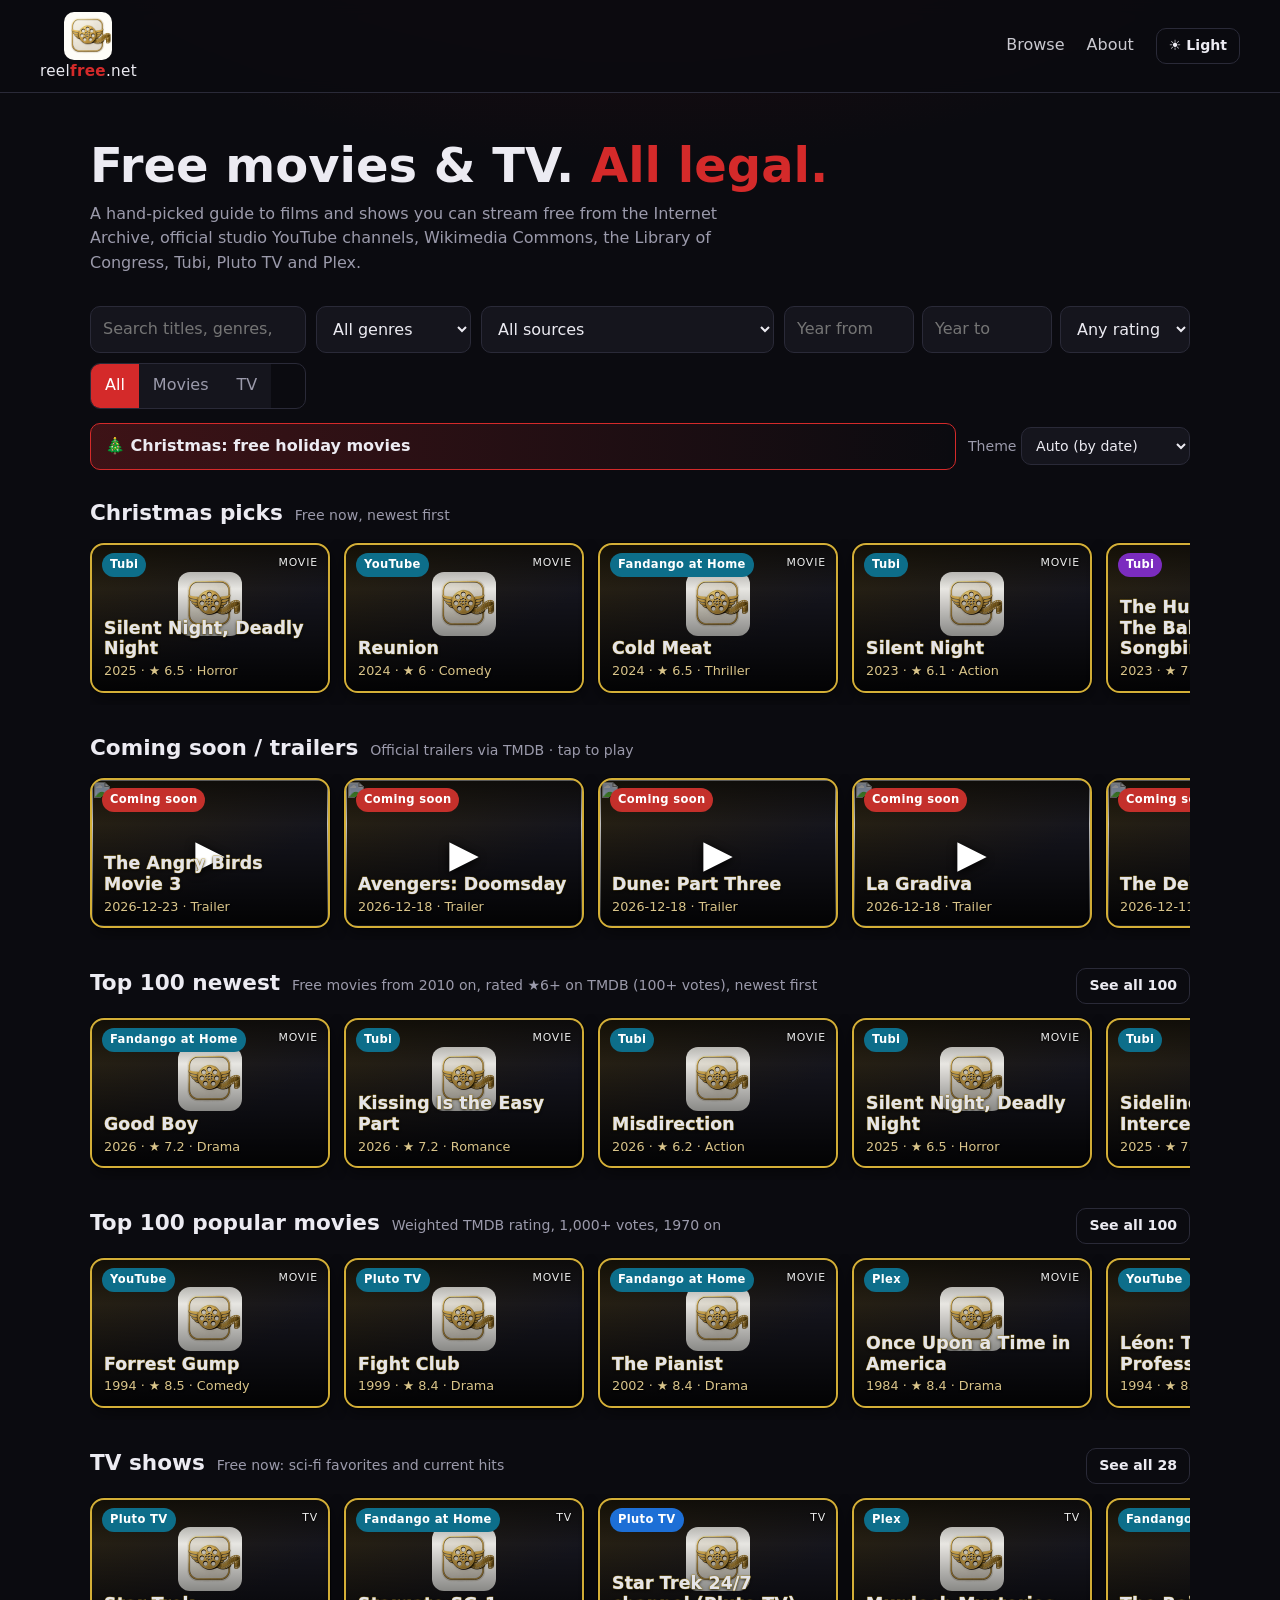
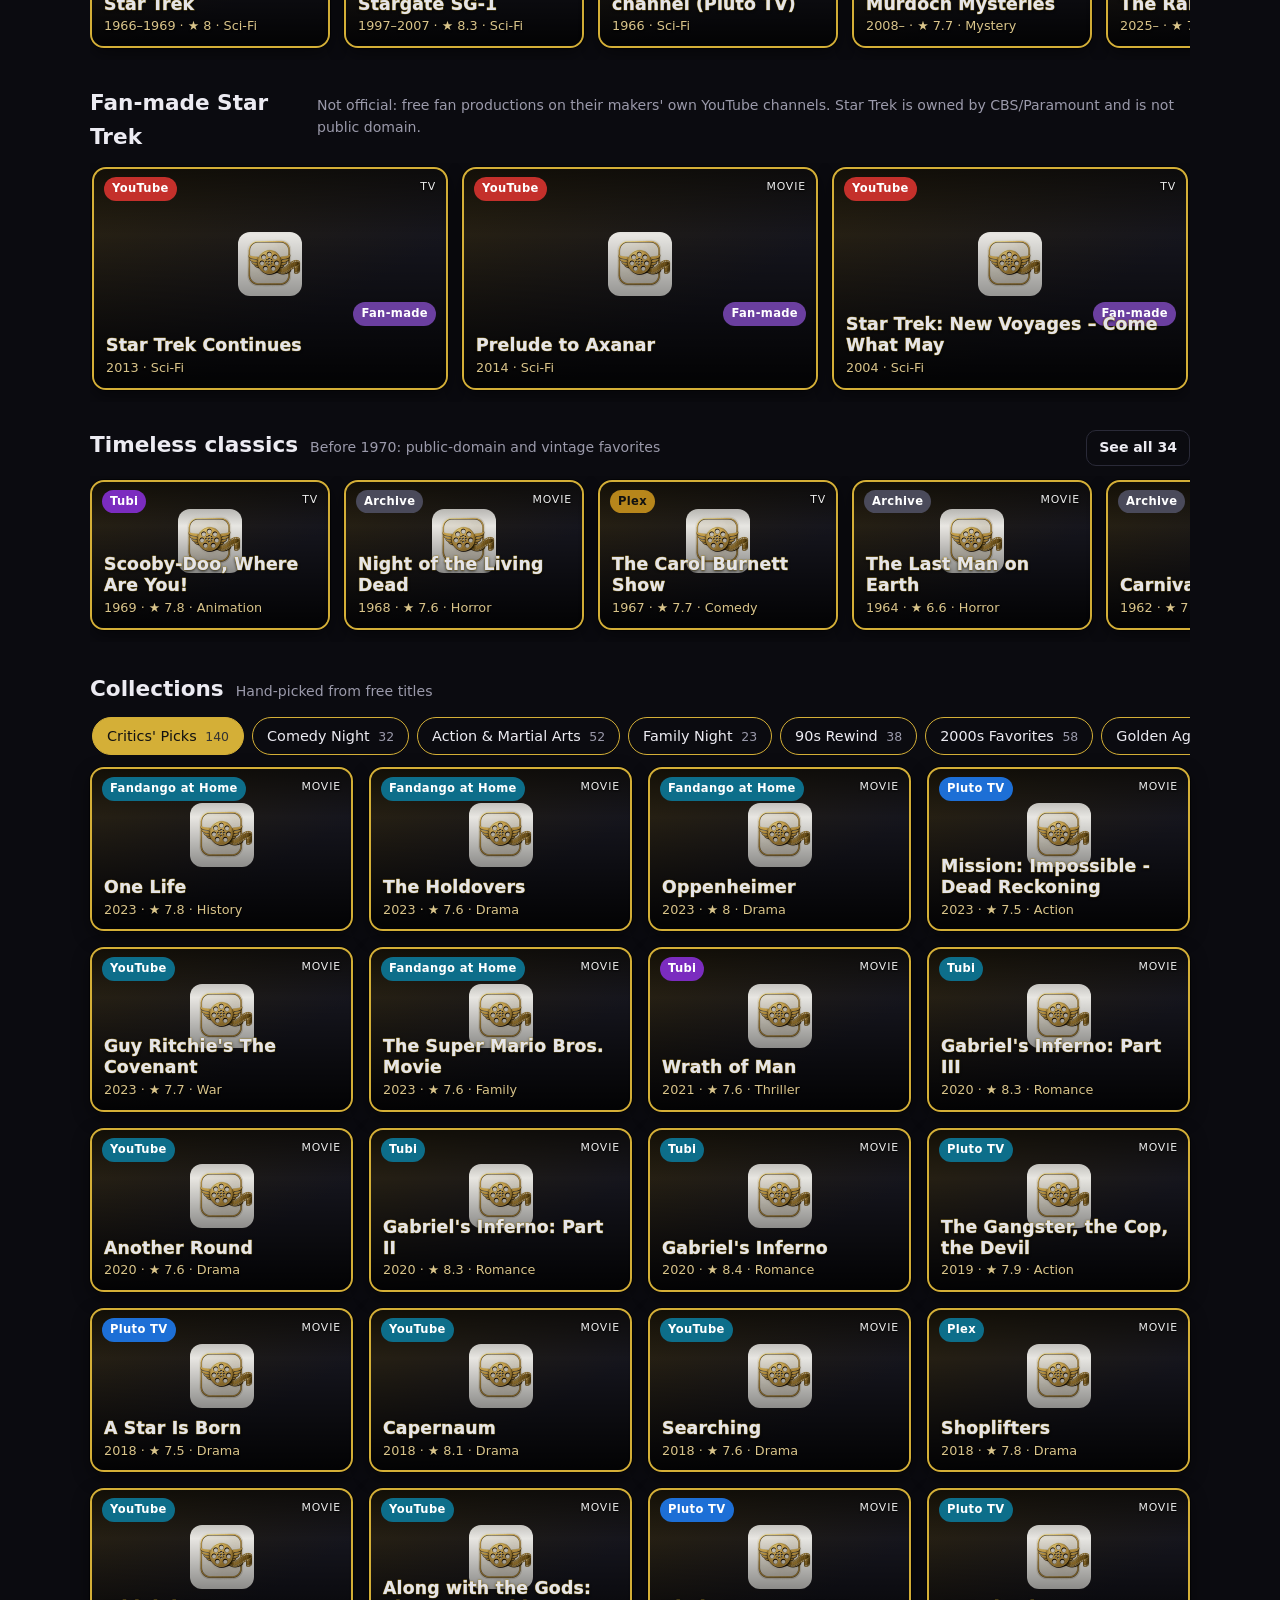
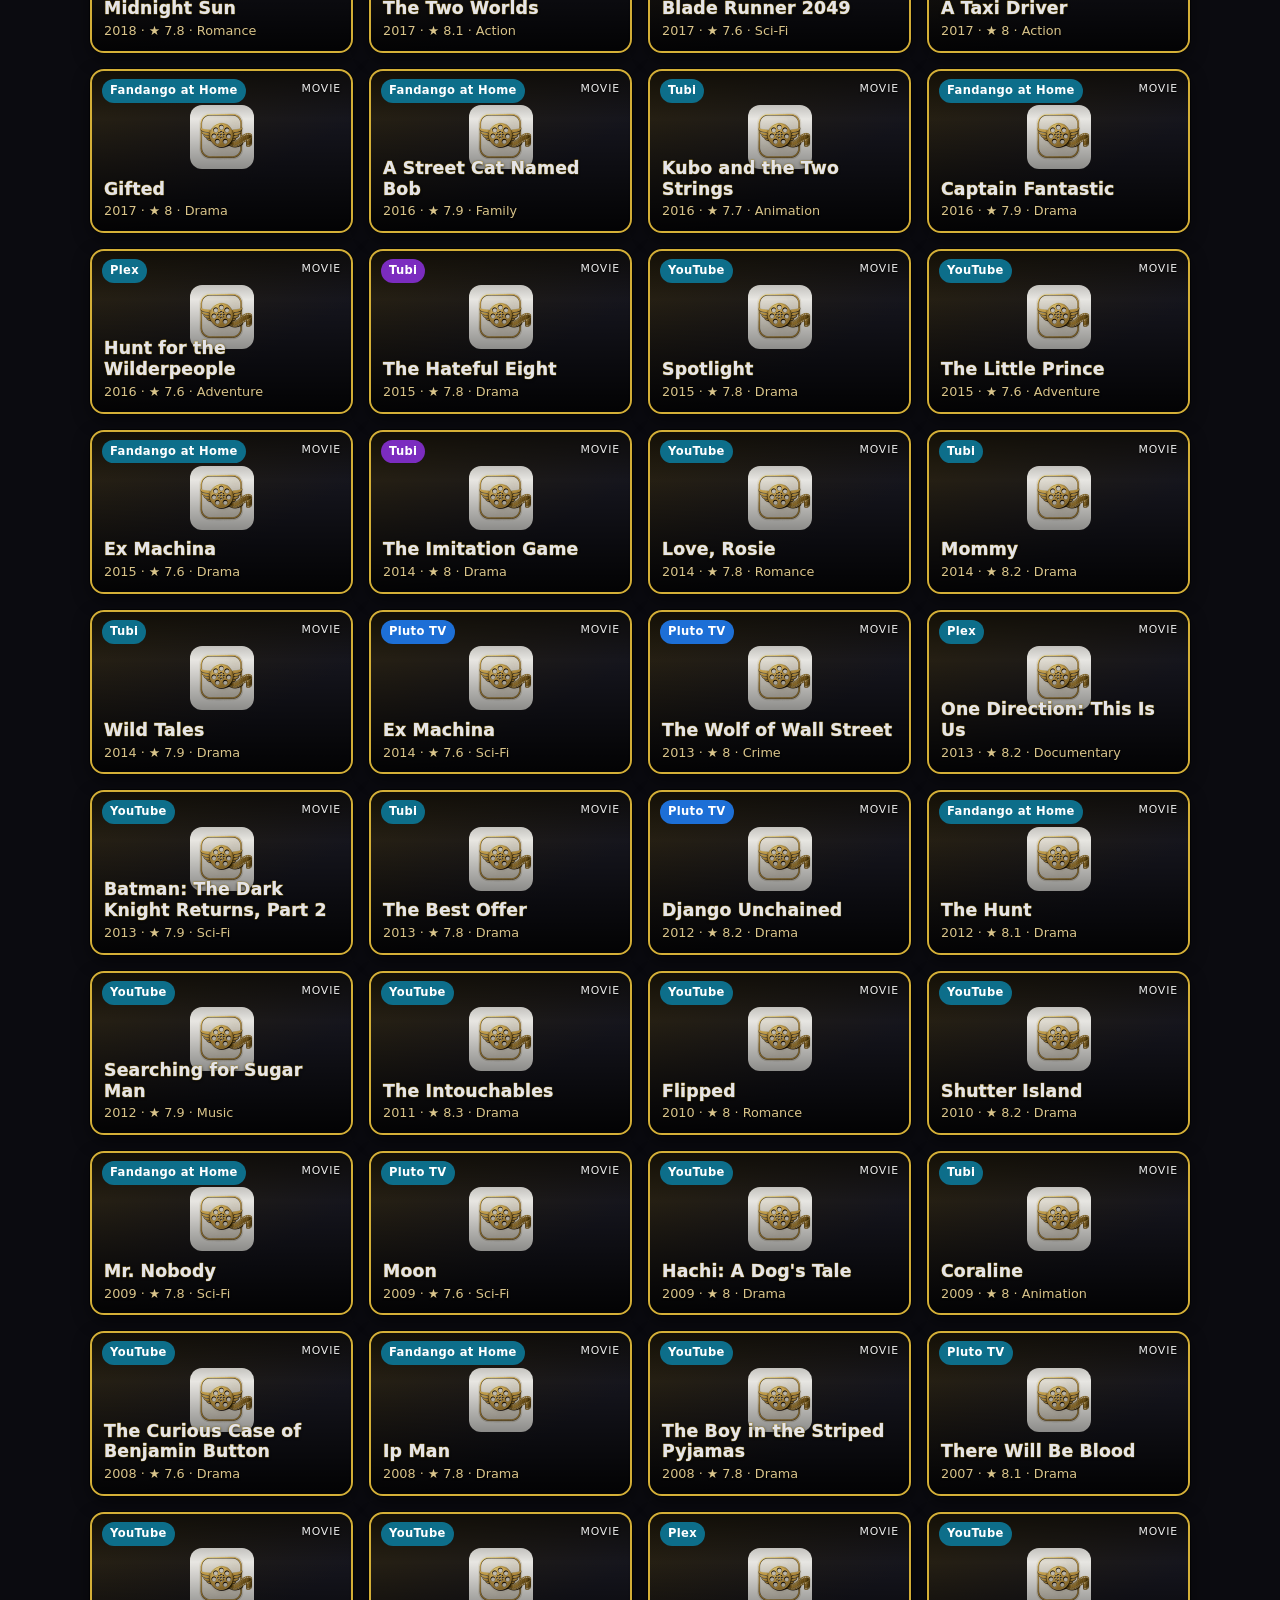
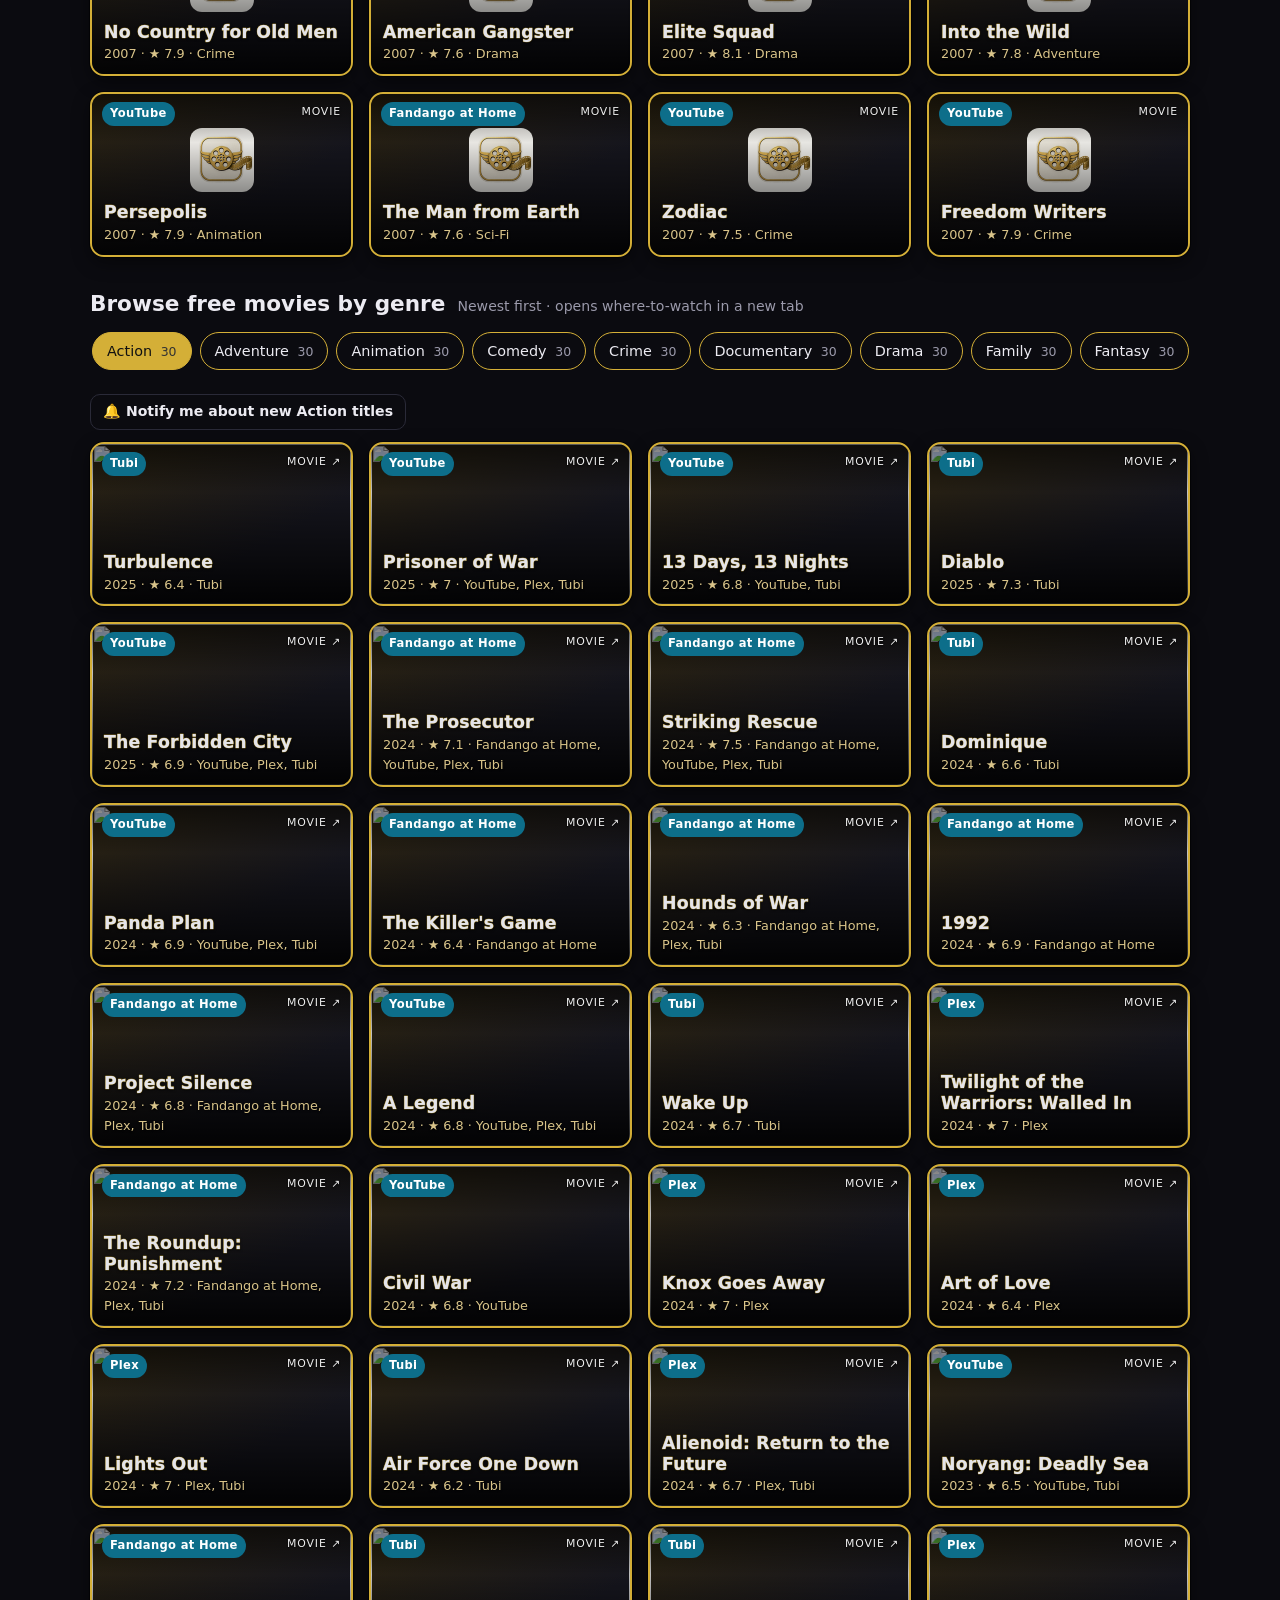
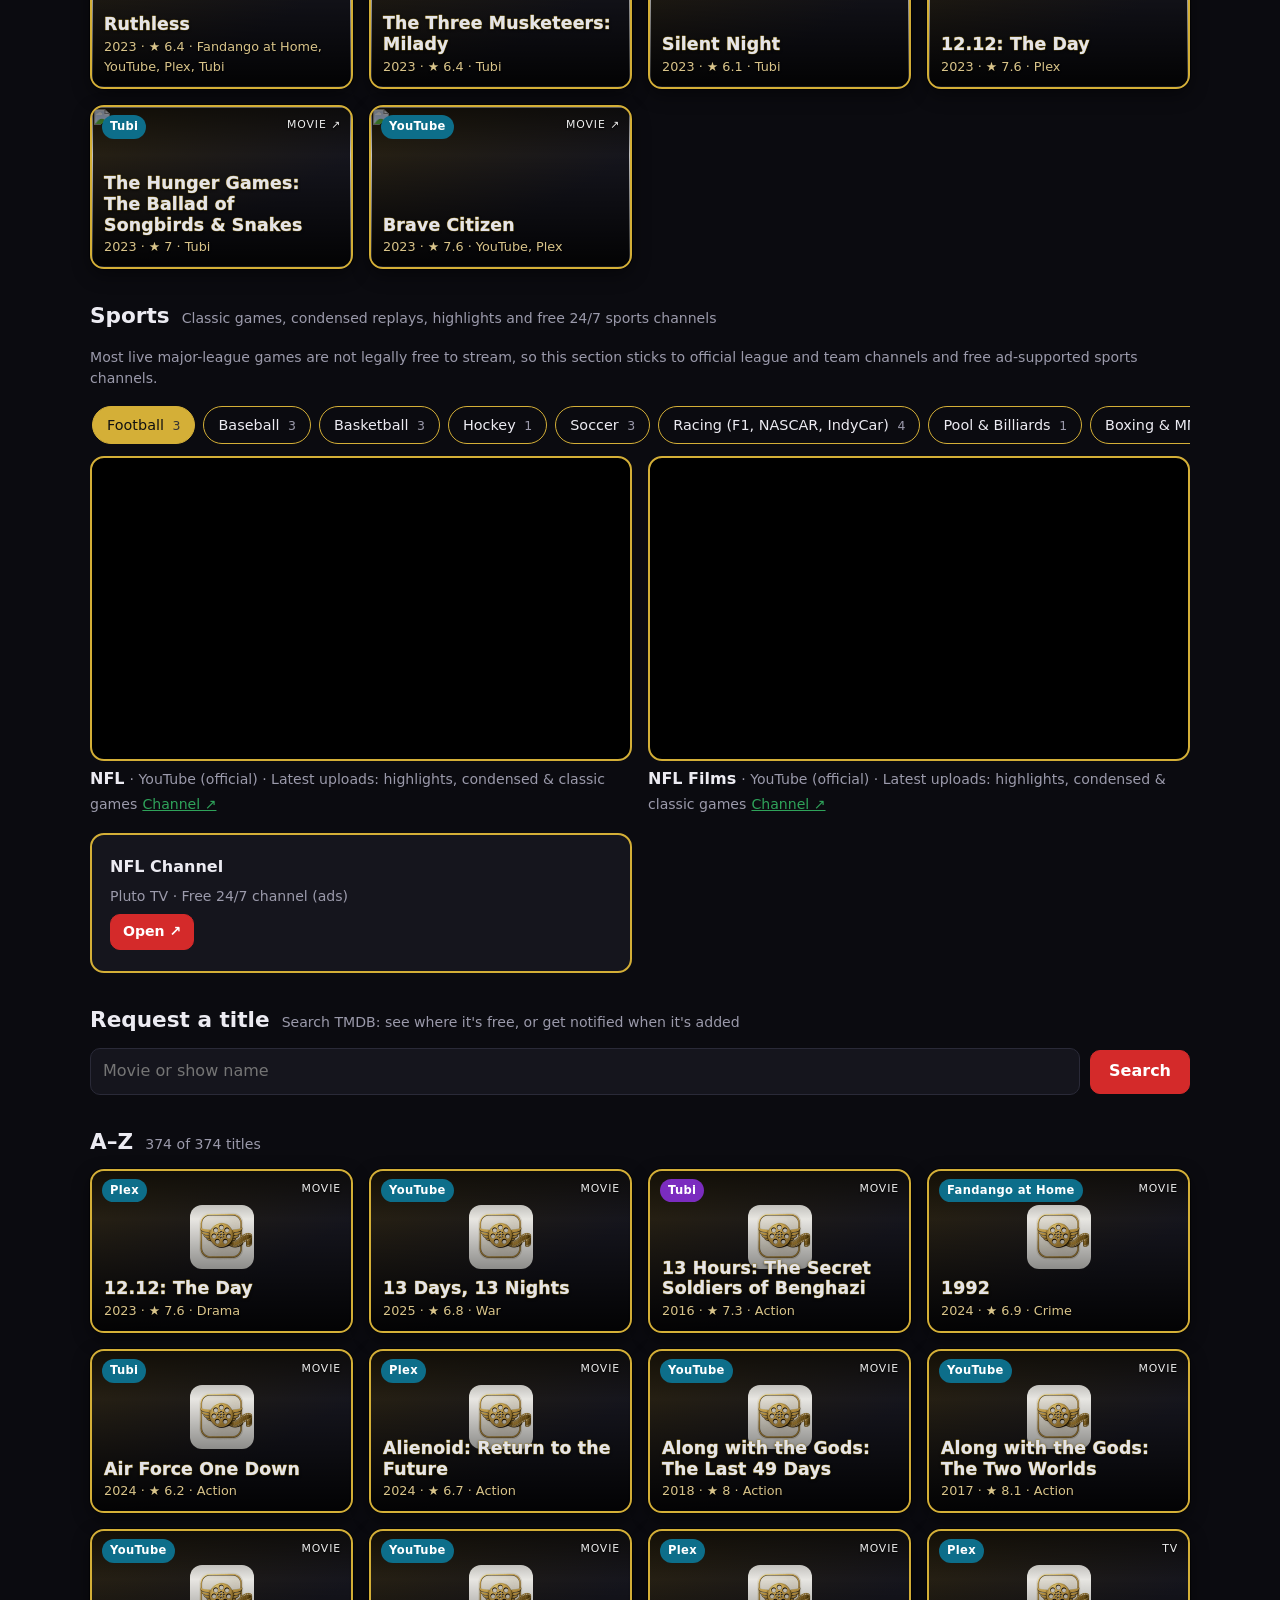
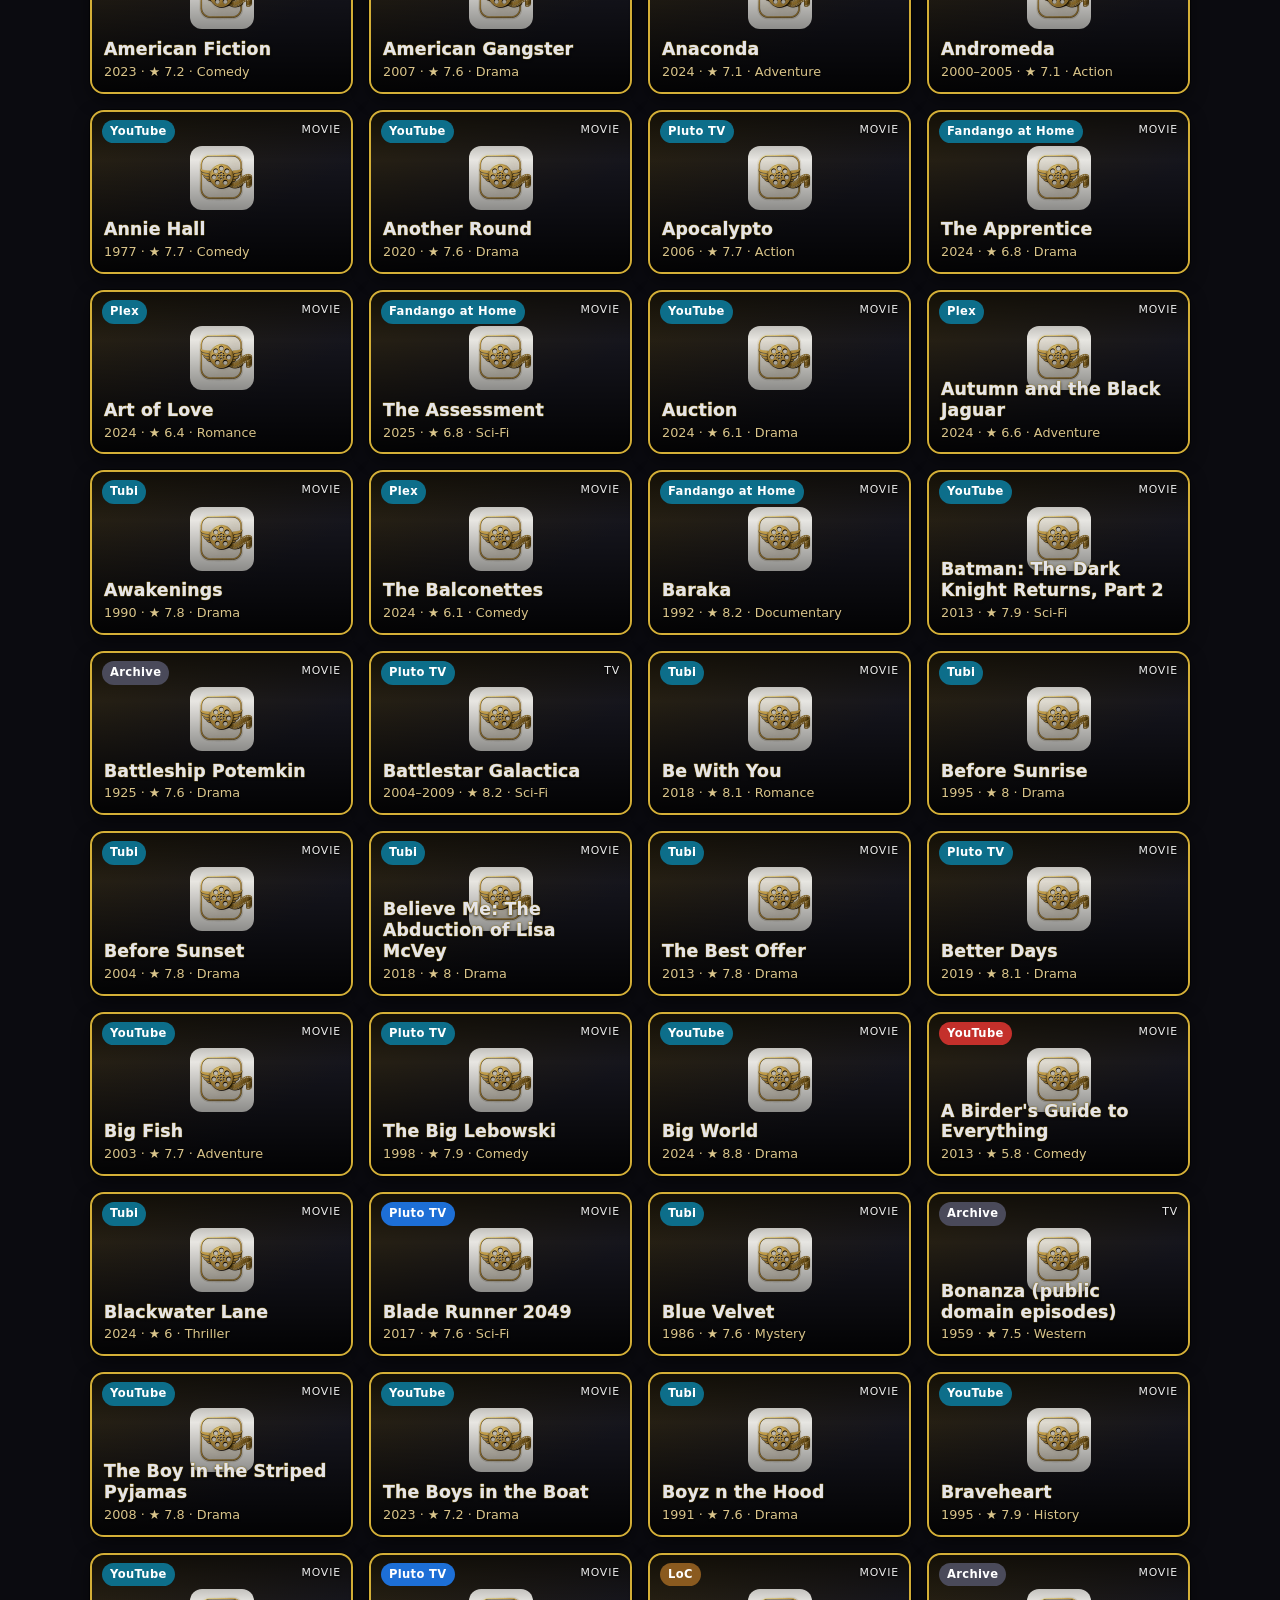
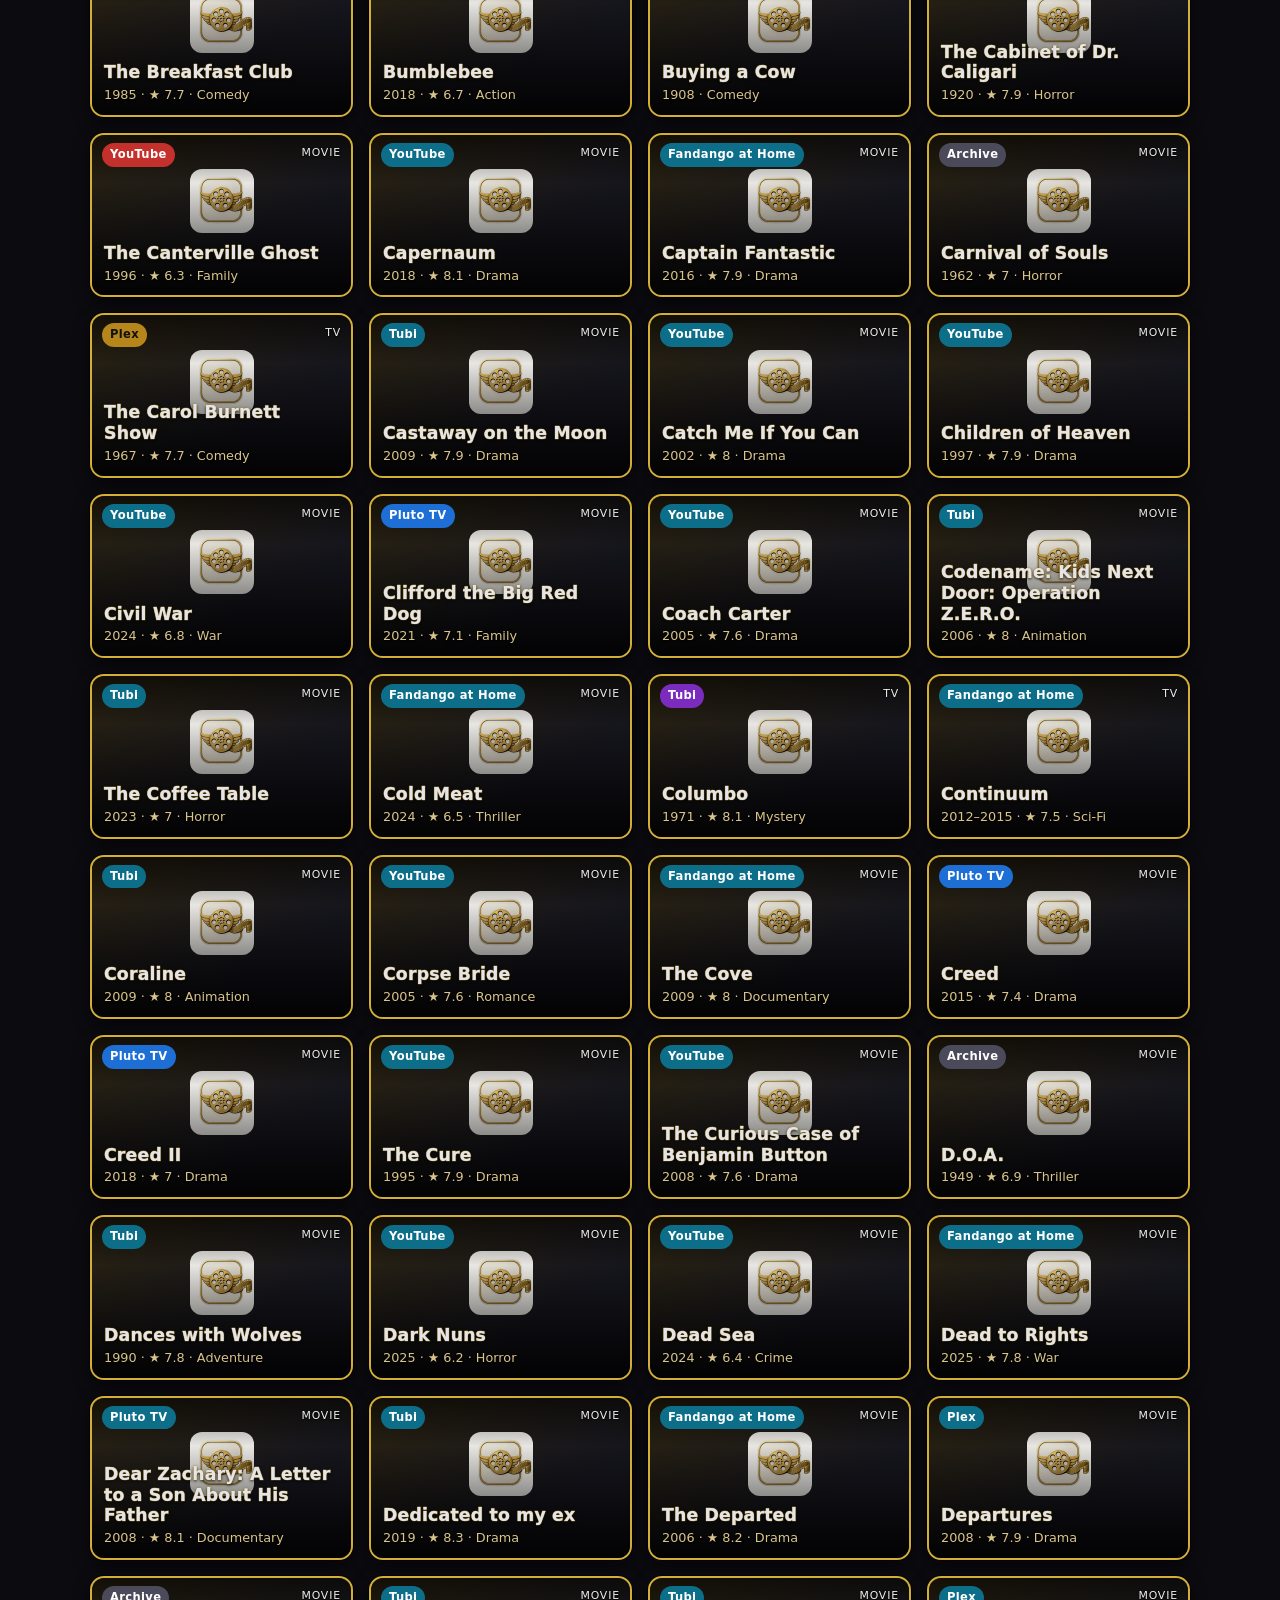
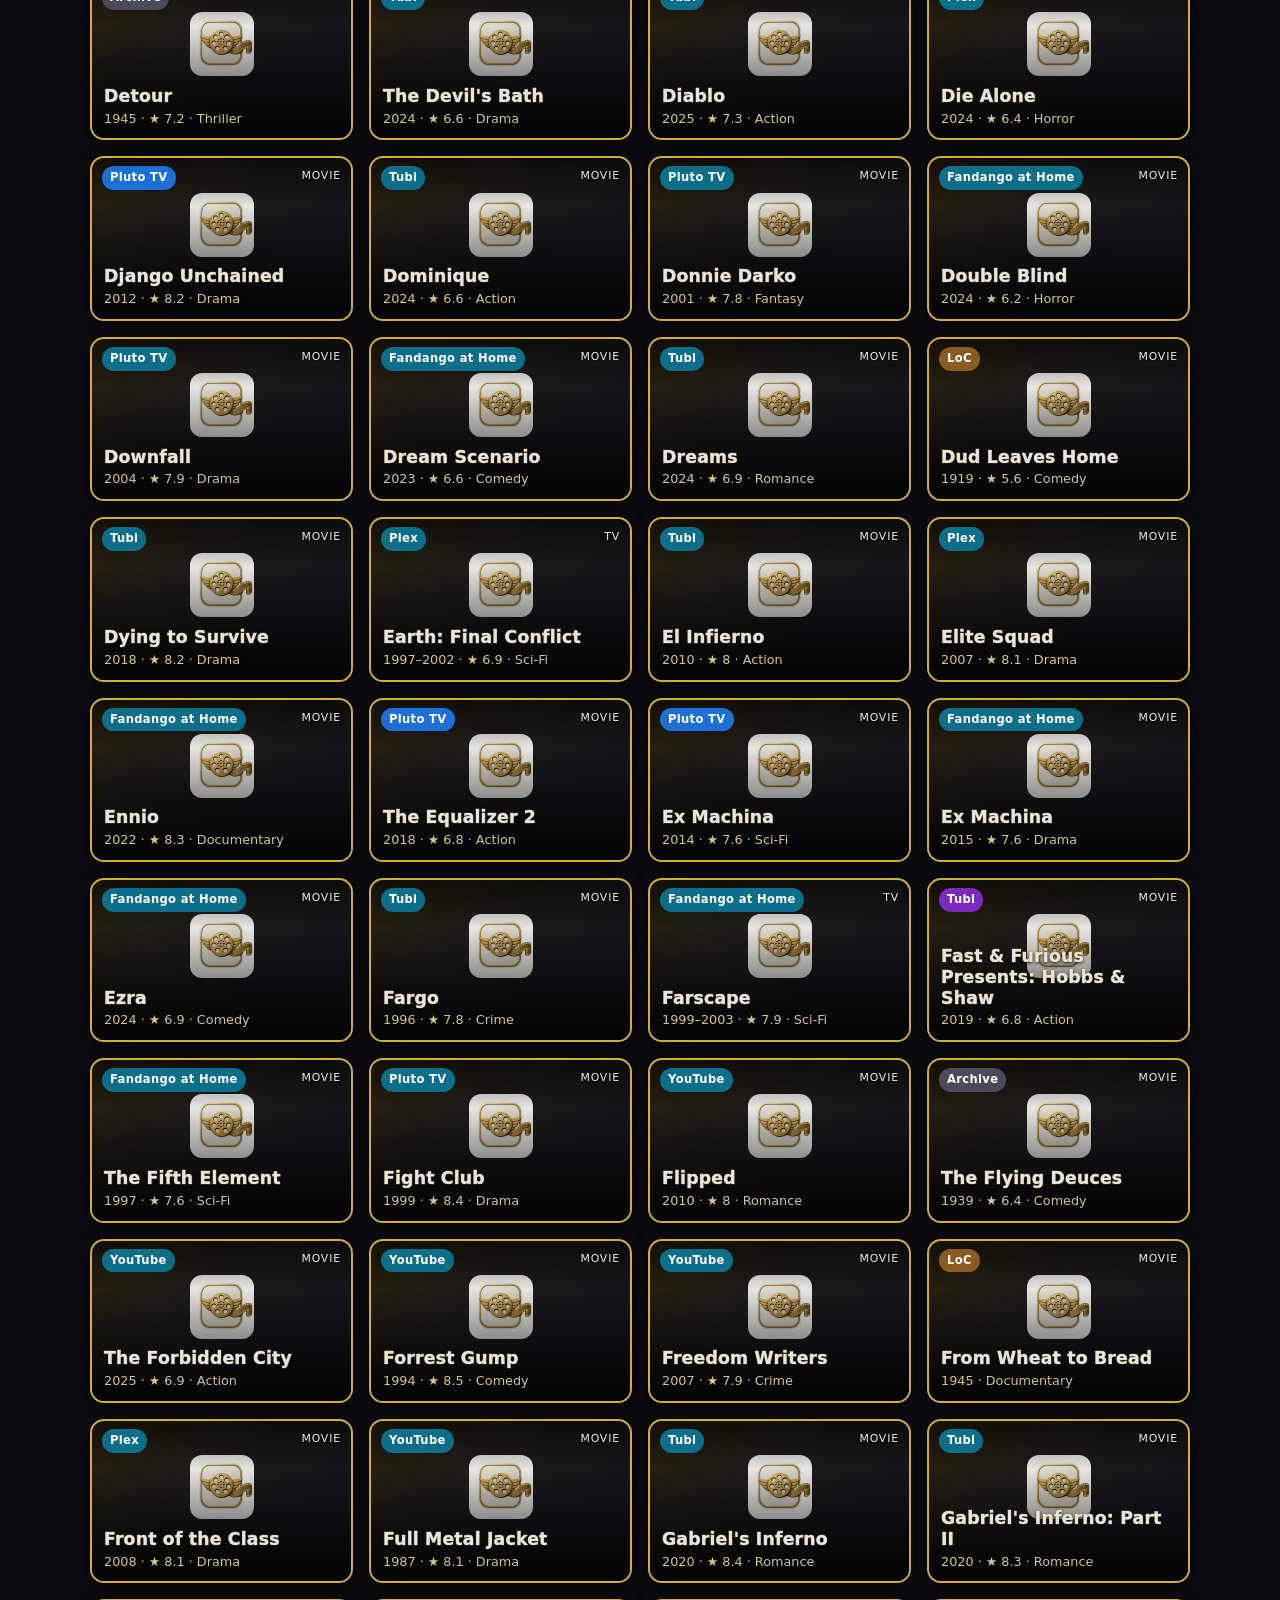
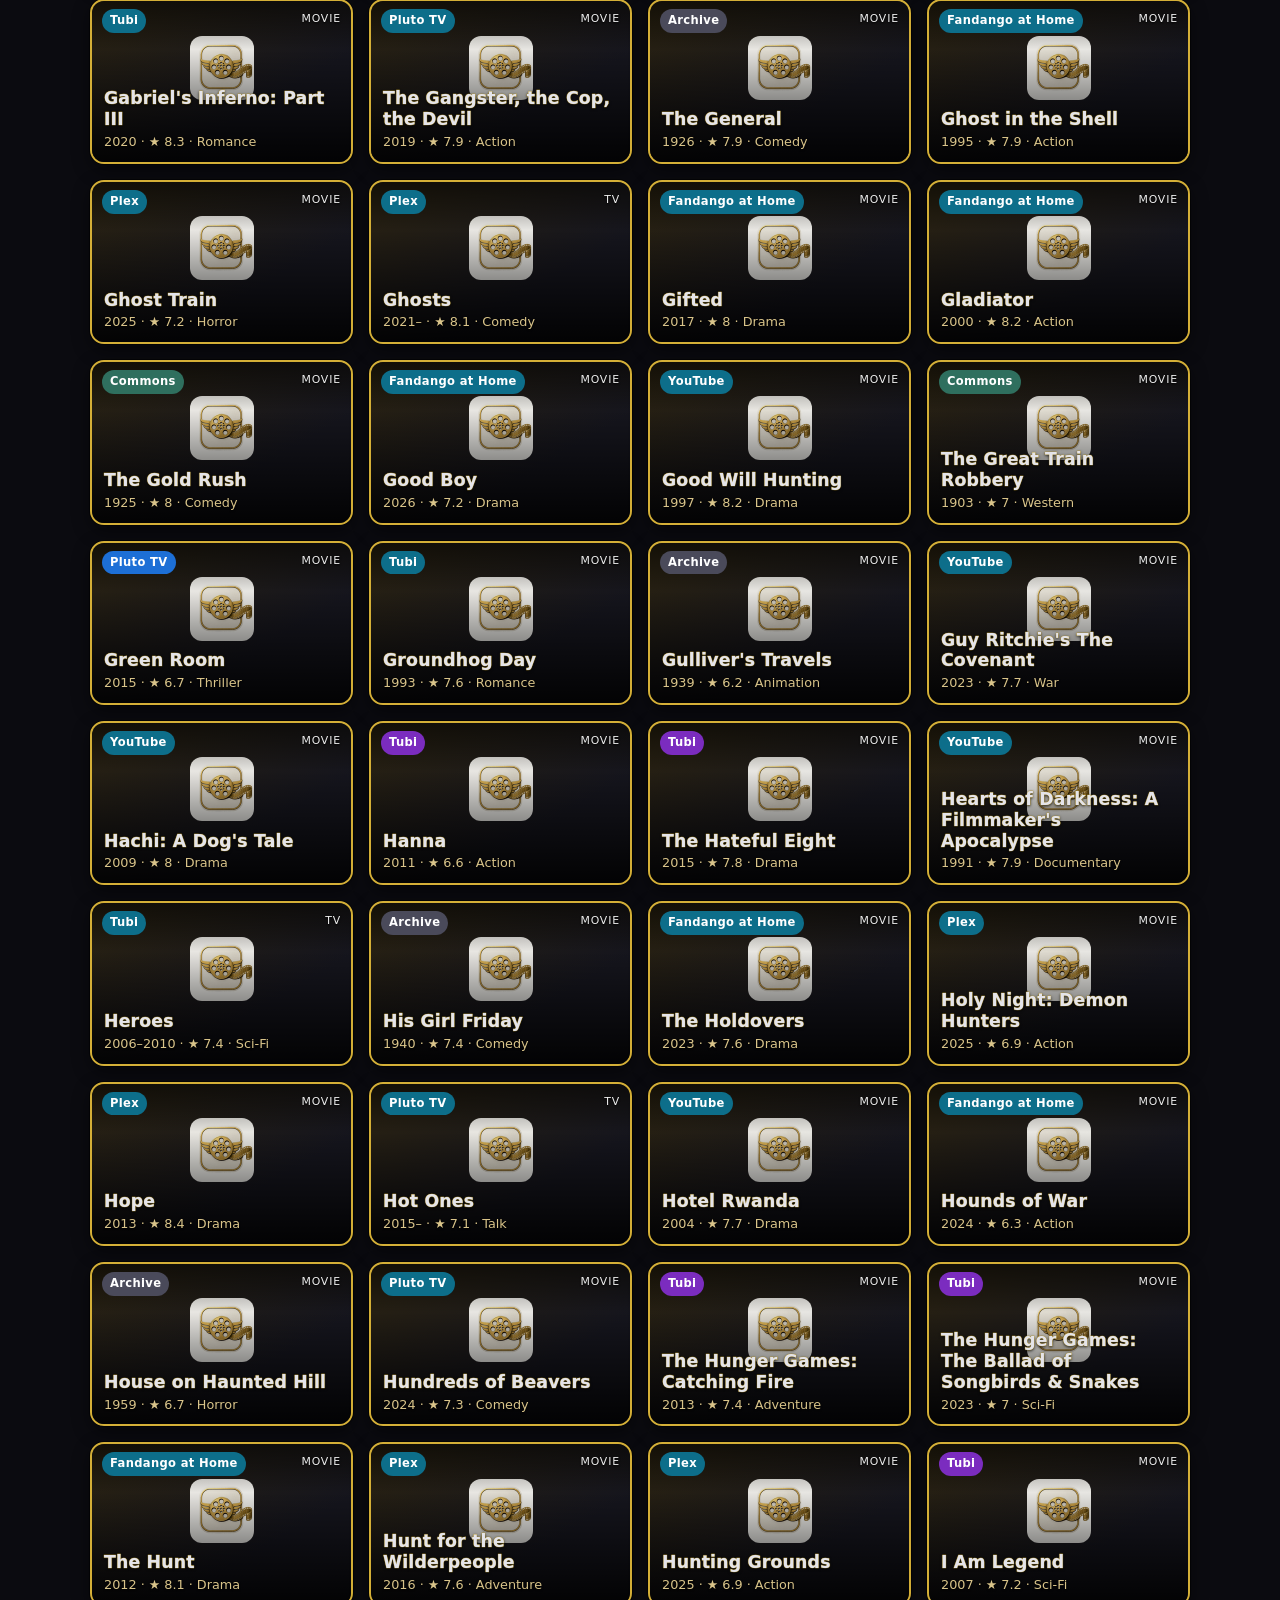
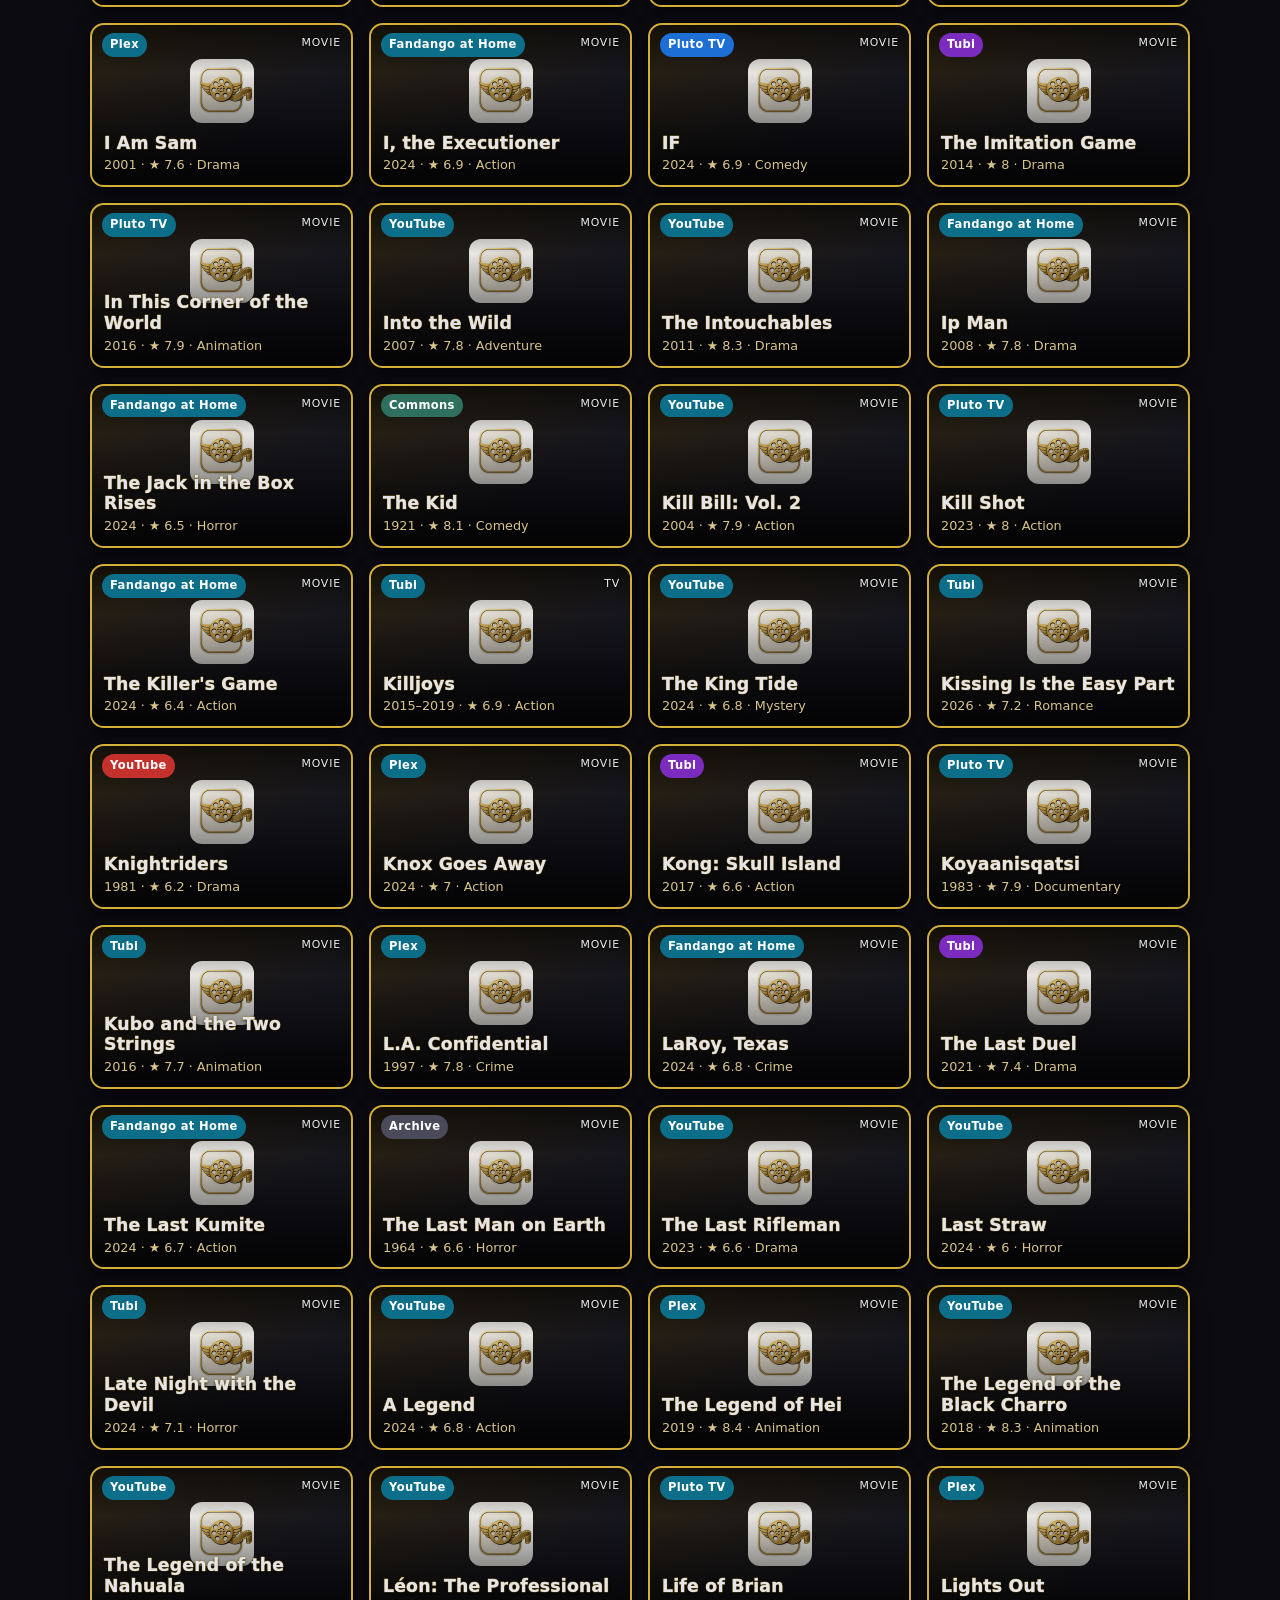
==== commit ecb93c3d: "Curation: weighted-rating Popular (1000+ votes), newest row 6.0+/100+ votes, pruned junk, better gen" ====
--- a/index.html
+++ b/index.html
@@ -1,4 +1,4 @@
-<!doctype html><html lang="en"><head><meta charset="utf-8"><meta name="viewport" content="width=device-width,initial-scale=1"><meta name="theme-color" content="#0b0b10"><link rel="icon" href="/favicon.ico" sizes="any"><link rel="icon" type="image/png" sizes="64x64" href="/icons/favicon-64.png"><link rel="icon" type="image/png" sizes="32x32" href="/icons/favicon-32.png"><link rel="apple-touch-icon" href="/icons/apple-touch-icon.png"><link rel="manifest" href="/site.webmanifest"><link rel="stylesheet" href="/styles.css"><script>try{if(localStorage.getItem("rf-theme")==="light")document.documentElement.dataset.theme="light"}catch(e){}</script><title>ReelFree: free, legal movies &amp; TV</title><meta name="description" content="A hand-picked guide to movies and TV you can watch free and legally: public-domain classics, official YouTube channels, Tubi and Pluto TV."></head>
+<!doctype html><html lang="en"><head><meta charset="utf-8"><meta name="viewport" content="width=device-width,initial-scale=1"><meta name="theme-color" content="#0b0b10"><link rel="icon" href="/favicon.ico" sizes="any"><link rel="icon" type="image/png" sizes="64x64" href="/icons/favicon-64.png"><link rel="icon" type="image/png" sizes="32x32" href="/icons/favicon-32.png"><link rel="apple-touch-icon" href="/icons/apple-touch-icon.png"><link rel="manifest" href="/site.webmanifest"><link rel="stylesheet" href="/styles.css?v=20261124c"><script>try{if(localStorage.getItem("rf-theme")==="light")document.documentElement.dataset.theme="light"}catch(e){}</script><title>ReelFree: free, legal movies &amp; TV</title><meta name="description" content="A hand-picked guide to movies and TV you can watch free and legally: public-domain classics, official YouTube channels, Tubi and Pluto TV."></head>
 <body data-page="home"><header class="top"><a class="brand" href="/" aria-label="ReelFree home"><img src="/icons/logo-128.png" alt="ReelFree logo" width="48" height="48"><span>reel<b>free</b>.net</span></a><nav><a href="/">Browse</a><a href="/about">About</a><a href="/account" class="acct-link" hidden>My lists</a><button class="btn small ghost" id="auth-btn" hidden>Sign in</button><button class="btn small ghost" id="theme-btn" type="button">☀ Light</button></nav></header>
 <main>
 <section class="hero"><h1>Free movies &amp; TV. <span>All legal.</span></h1><p>A hand-picked guide to films and shows you can stream free from the Internet Archive, official studio YouTube channels, Wikimedia Commons, the Library of Congress, Tubi, Pluto TV and Plex.</p></section>
@@ -21,4 +21,4 @@
 <section class="az"><div class="row-head"><h2 id="az-title">A–Z</h2><span id="count" class="muted small"></span></div>
 <div id="grid" class="grid" aria-live="polite"></div></section>
 <section class="more"><h2>More free, legal places to browse</h2><div class="actions"><a class="btn ghost" href="https://athome.fandango.com/content/browse/free" target="_blank" rel="noopener">Browse free on Fandango ↗</a><a class="btn ghost" href="https://watch.plex.tv/on-demand" target="_blank" rel="noopener">Browse free on Plex ↗</a></div><p class="small muted">Opens in a new tab. Free with ads; availability is set by each service.</p></section>
-</main><footer class="foot"><p>ReelFree is a guide. We host no video; every title plays on its legal, free source (Internet Archive, official YouTube channels, Wikimedia Commons, Library of Congress, Tubi, Pluto TV, Plex).</p><p><a href="/about">About &amp; sources</a></p></footer><div id="modal-root"></div><script src="/config.js"></script><script type="module" src="/app.js"></script></body></html>
+</main><footer class="foot"><p>ReelFree is a guide. We host no video; every title plays on its legal, free source (Internet Archive, official YouTube channels, Wikimedia Commons, Library of Congress, Tubi, Pluto TV, Plex).</p><p><a href="/about">About &amp; sources</a></p></footer><div id="modal-root"></div><script src="/config.js?v=20261124c"></script><script type="module" src="/app.js?v=20261124c"></script></body></html>
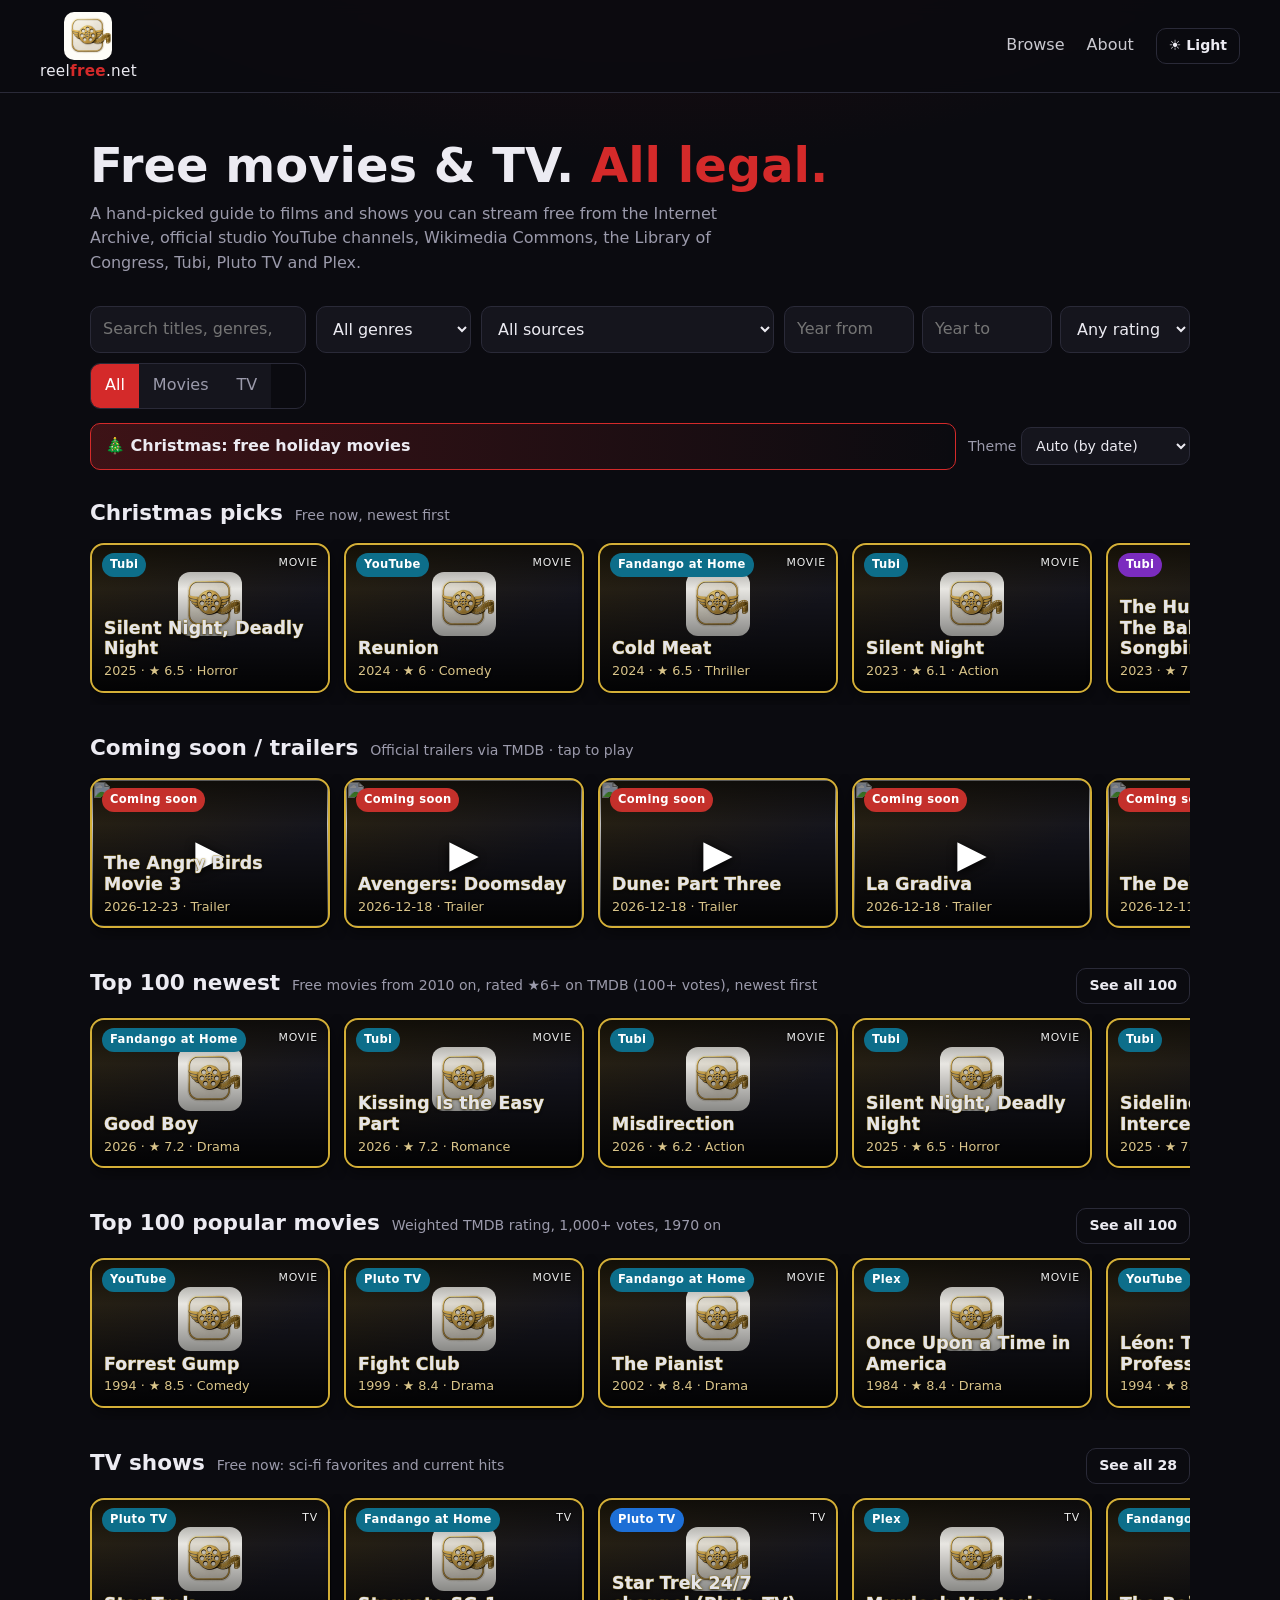
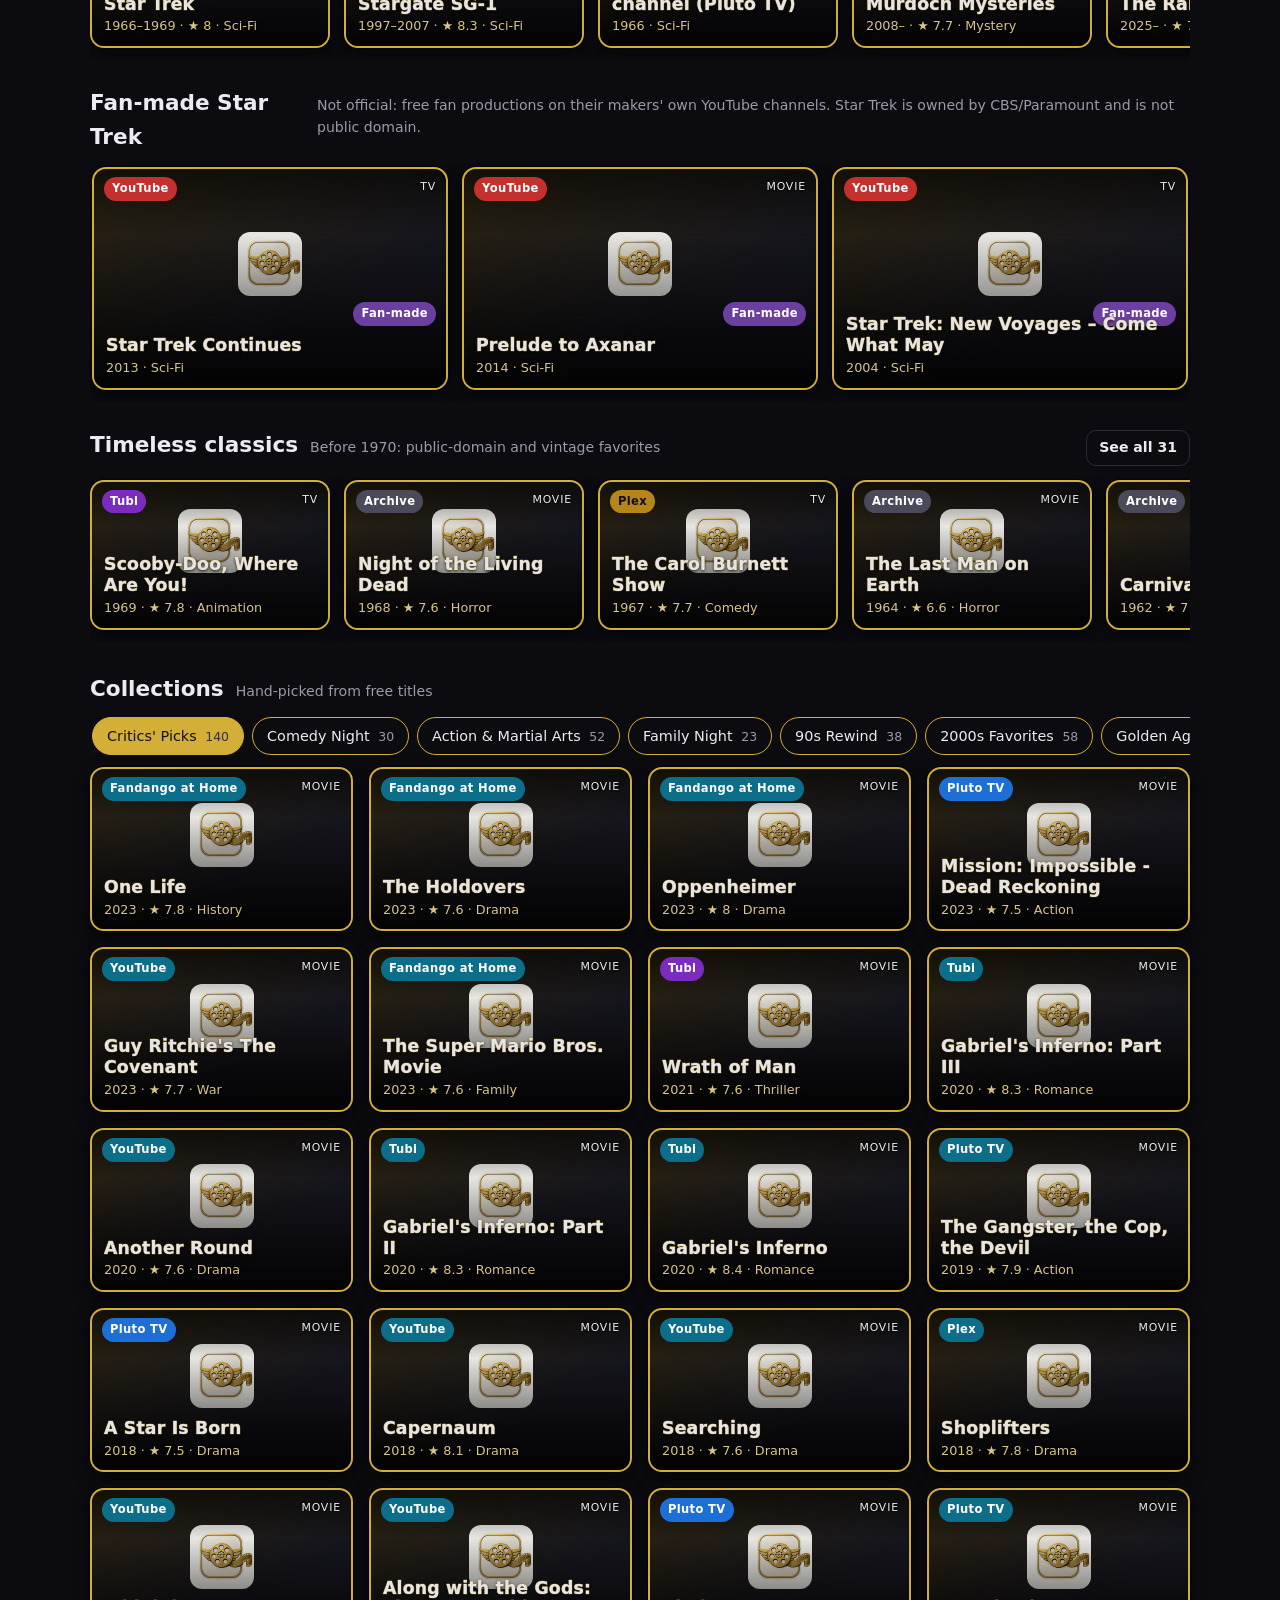
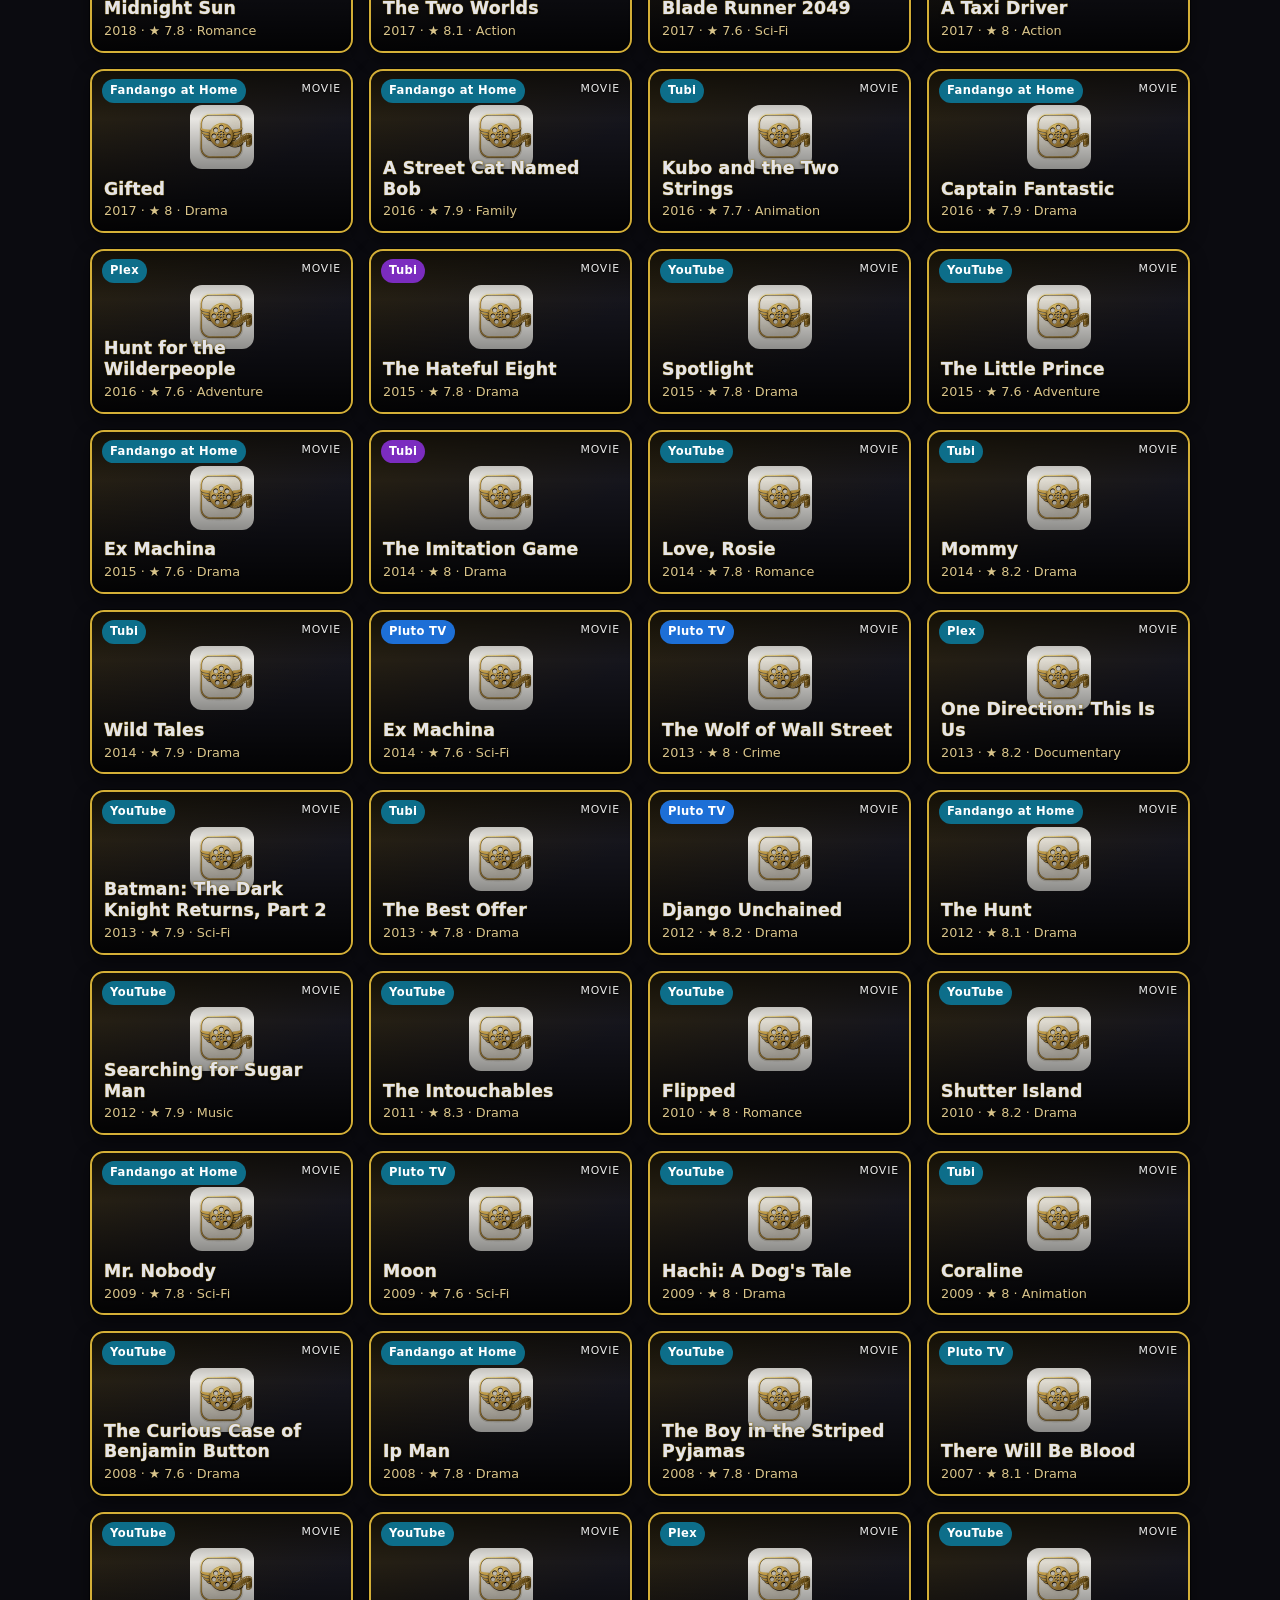
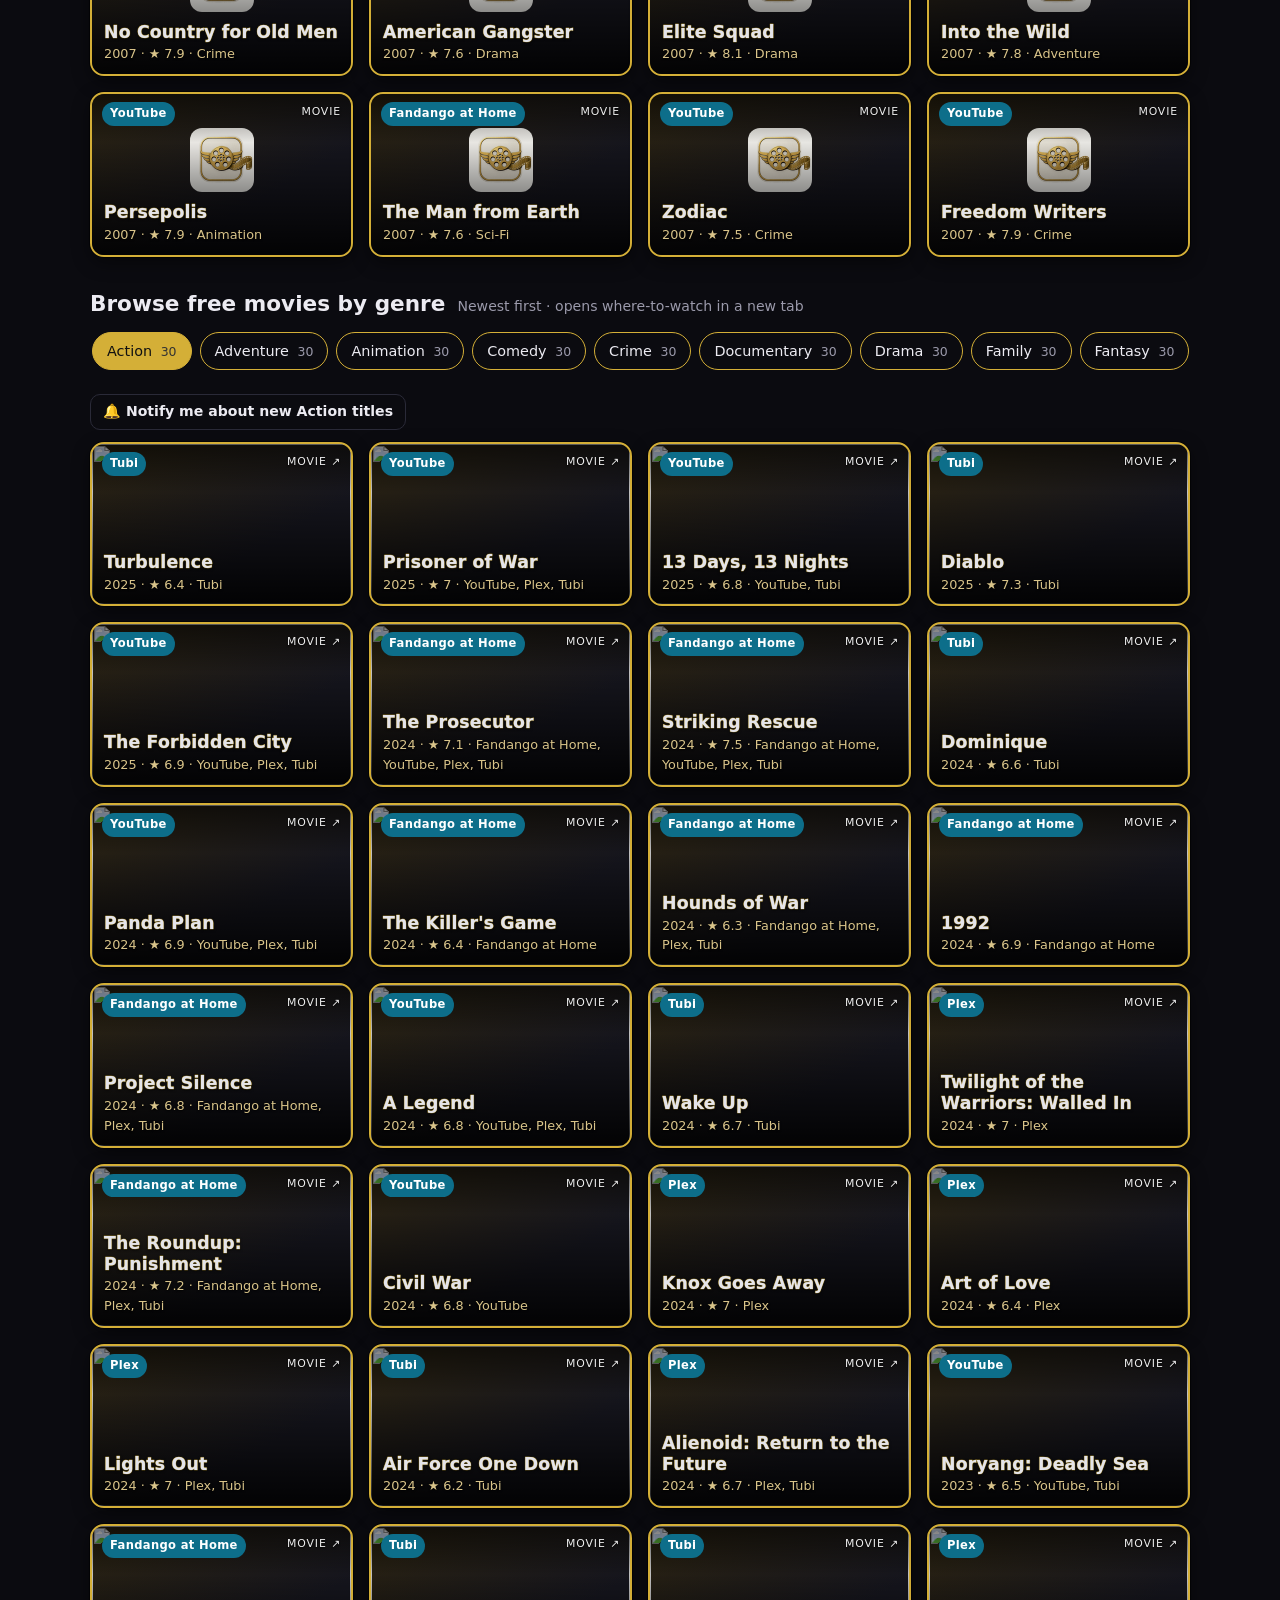
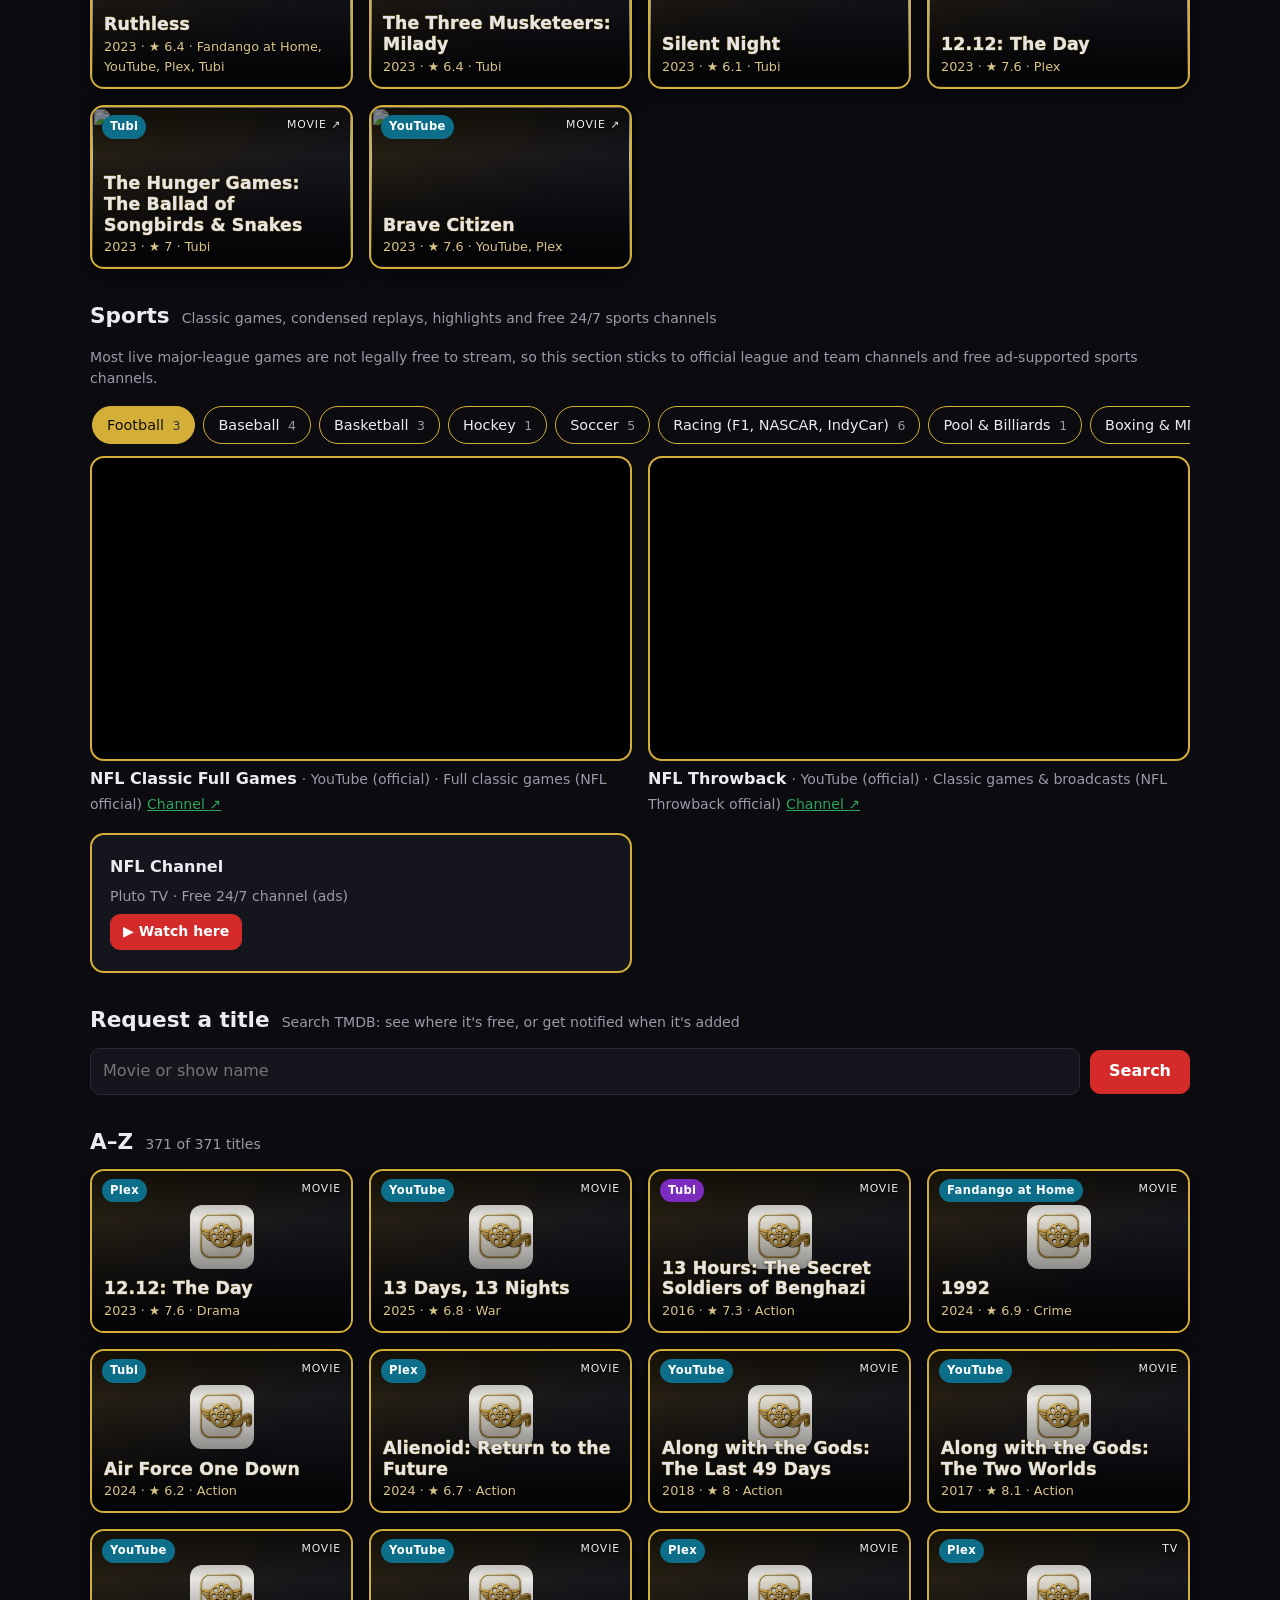
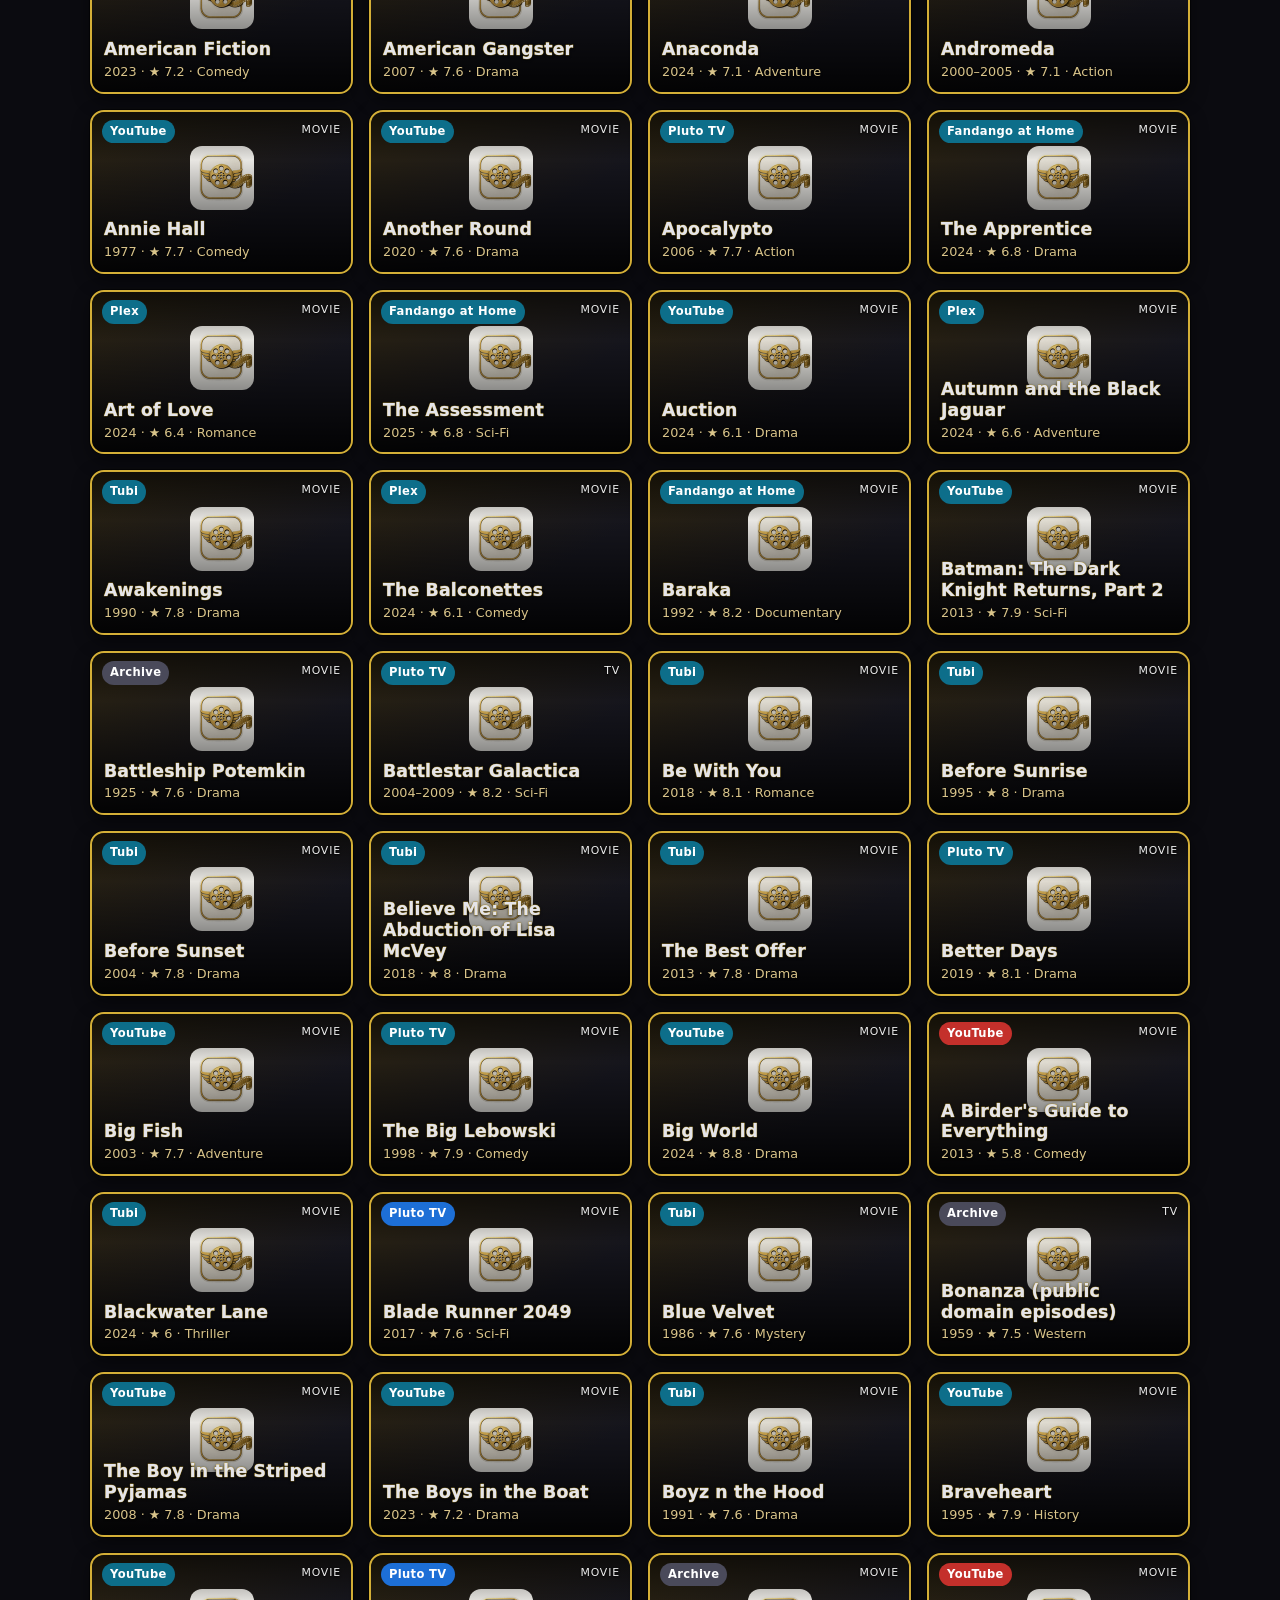
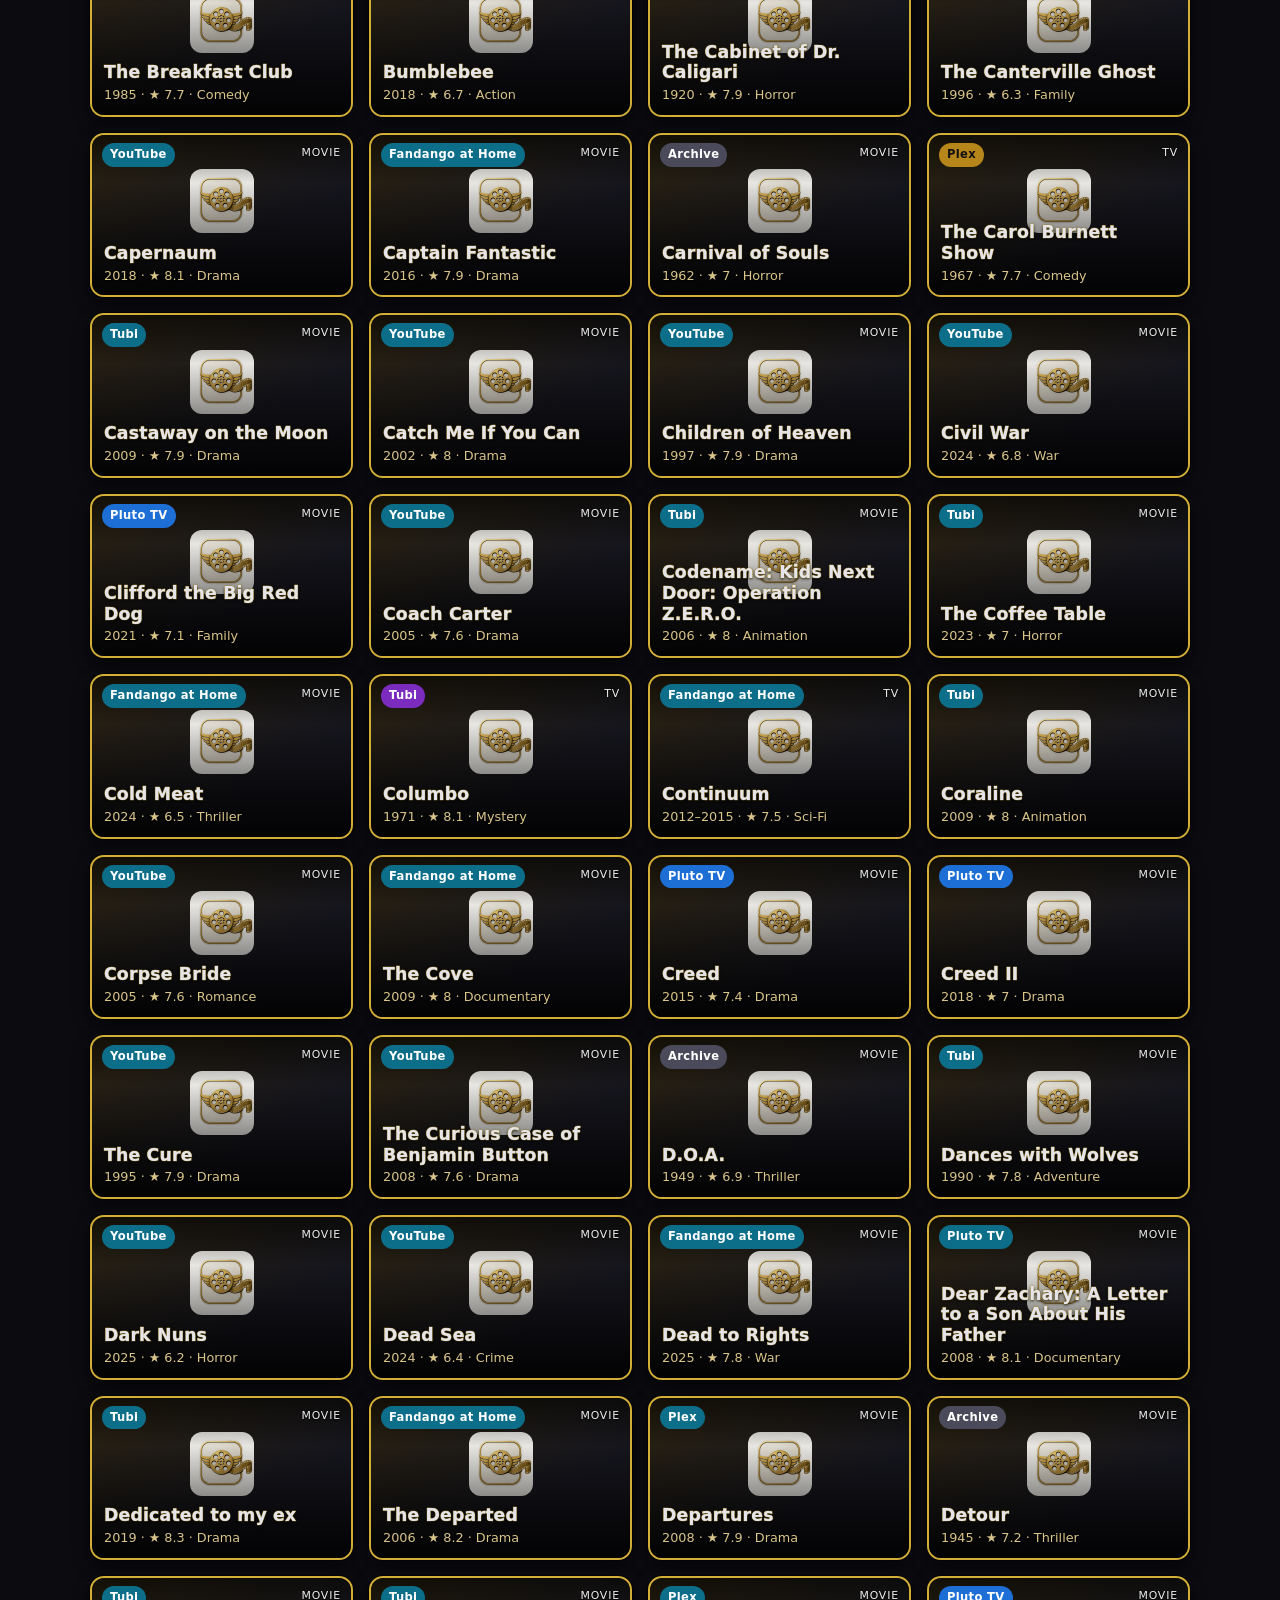
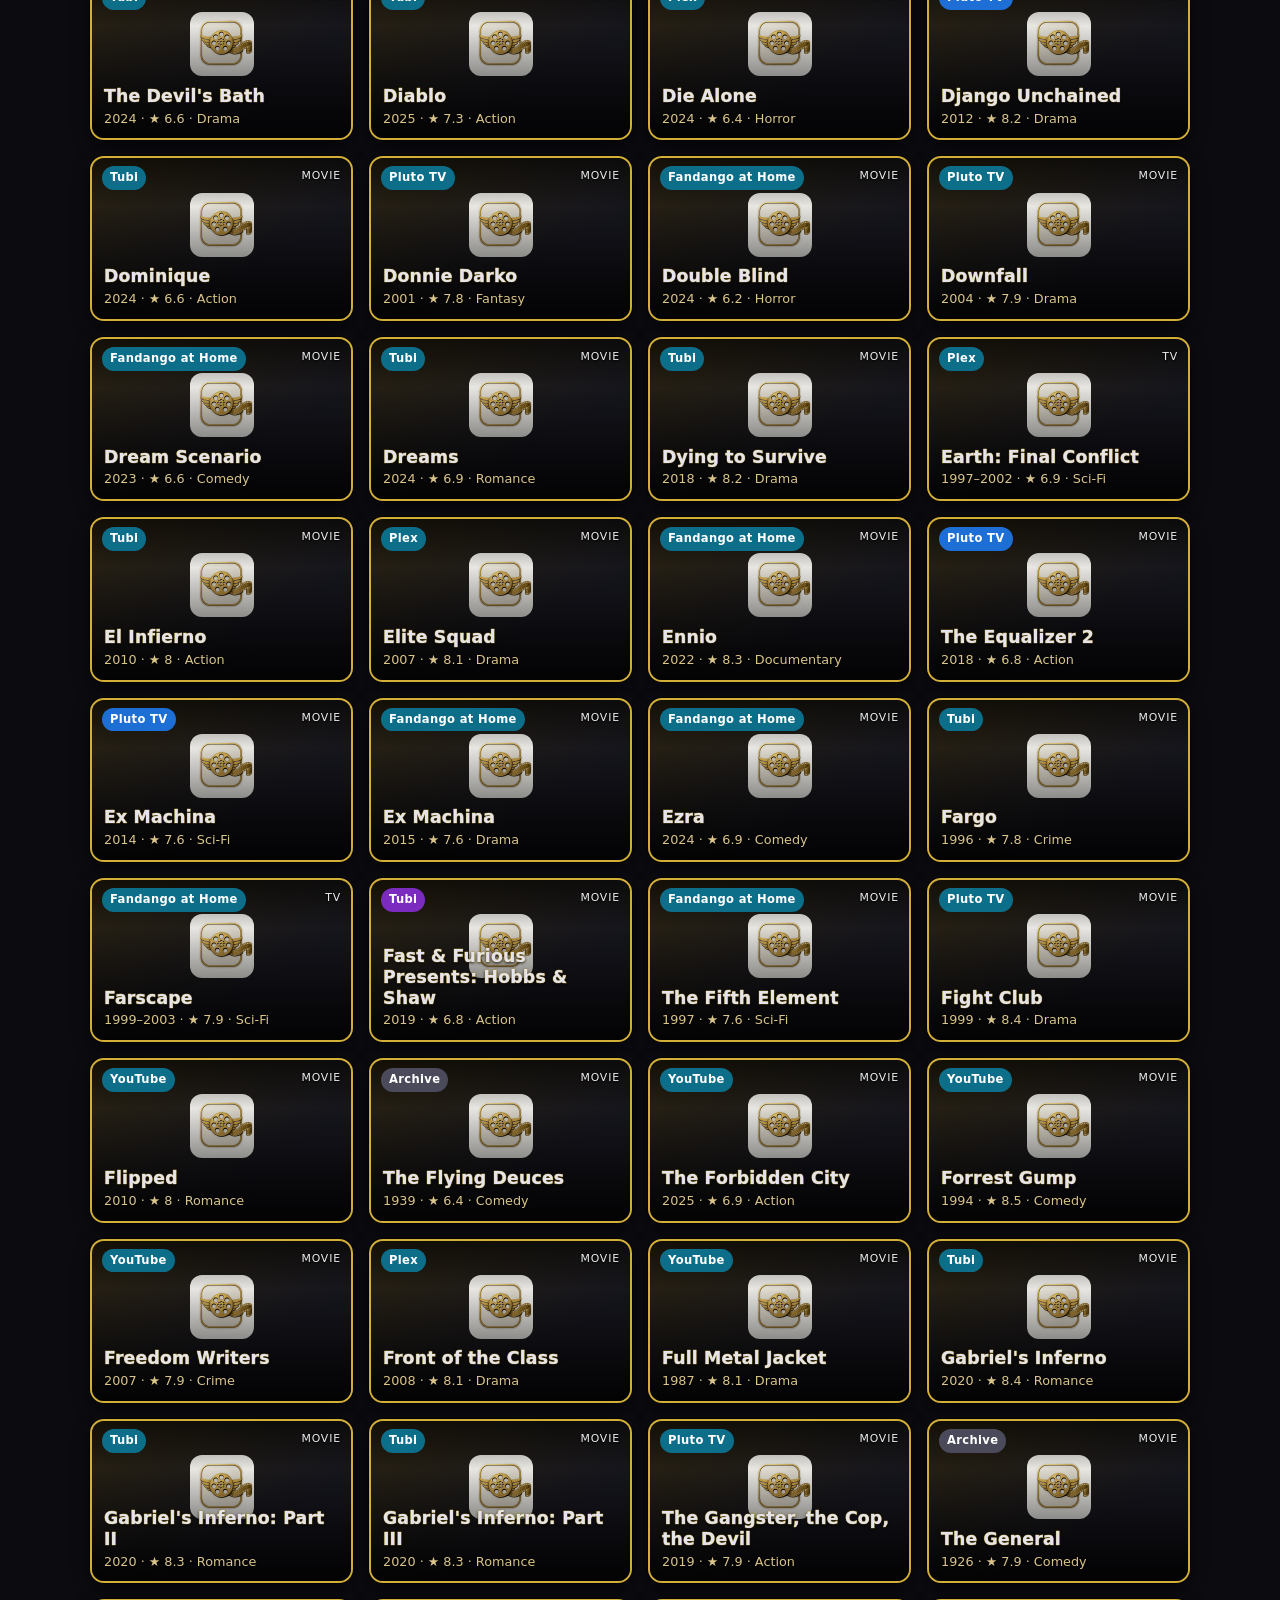
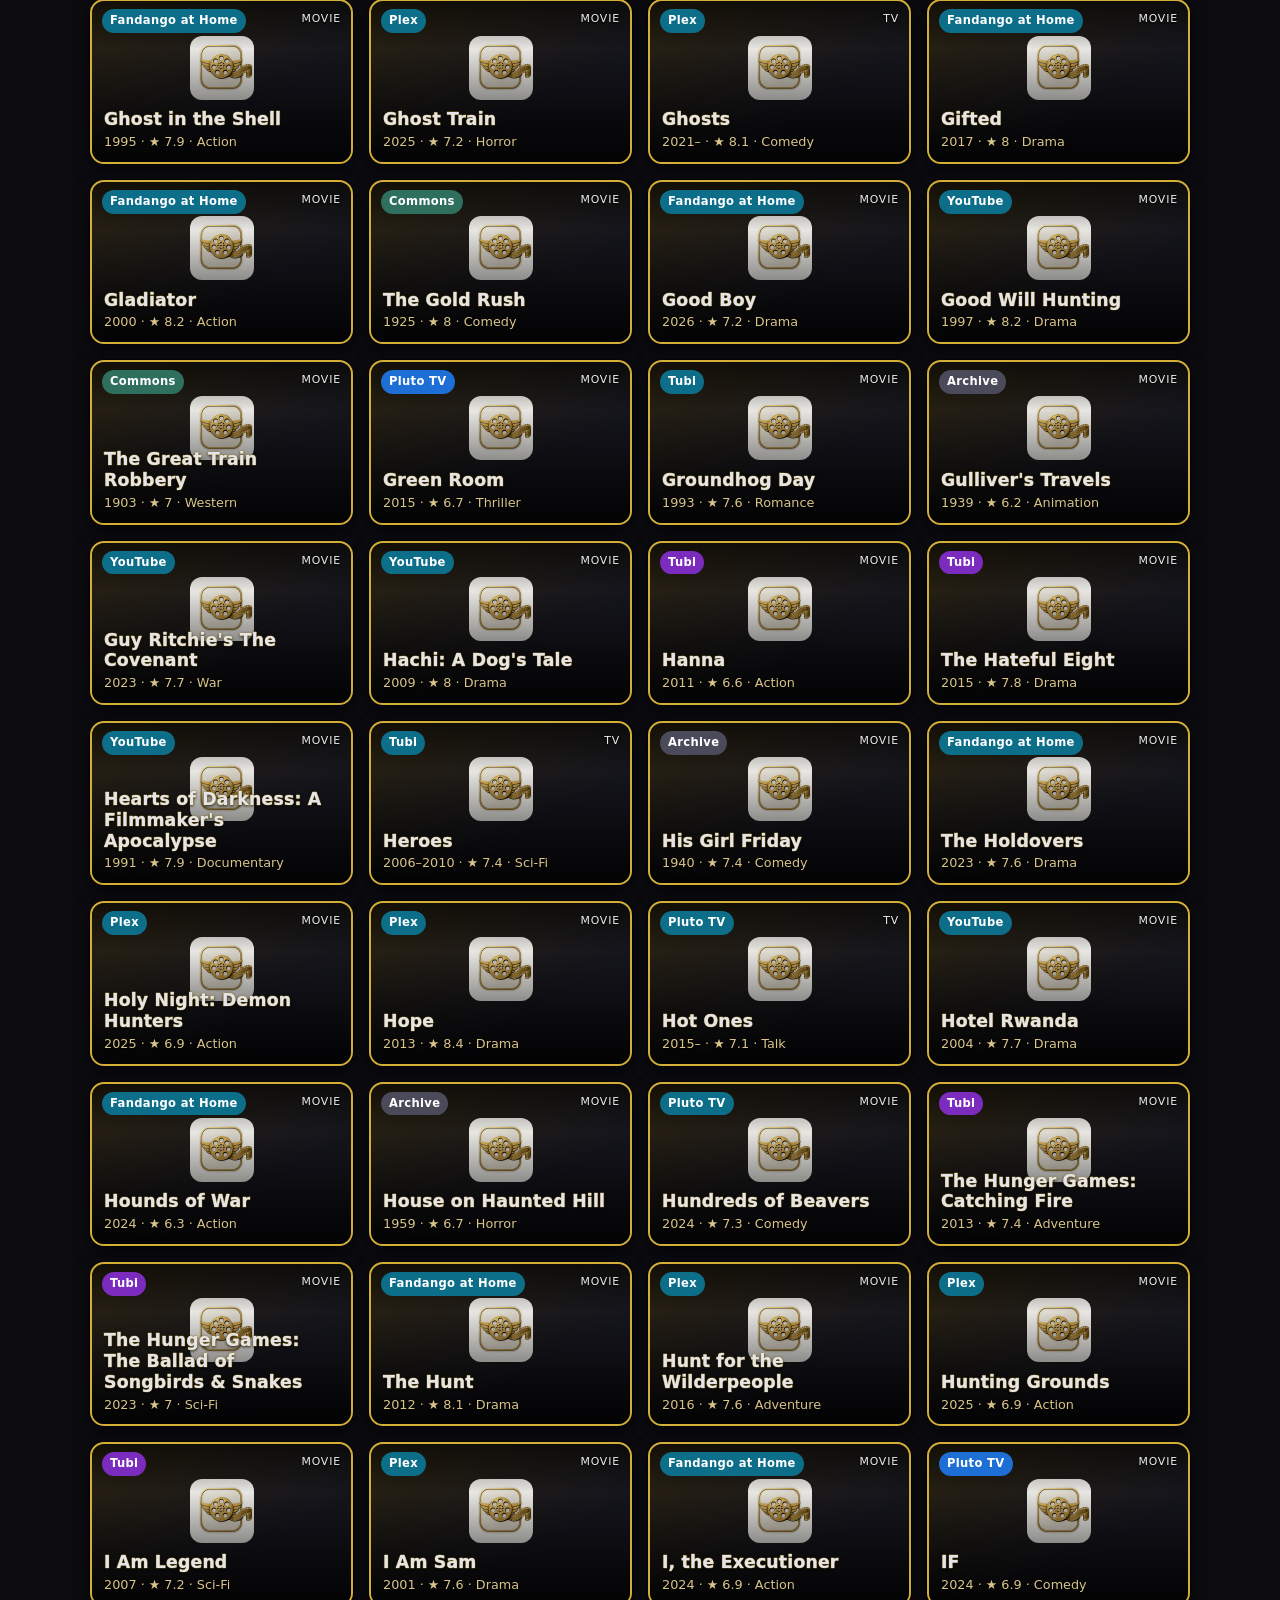
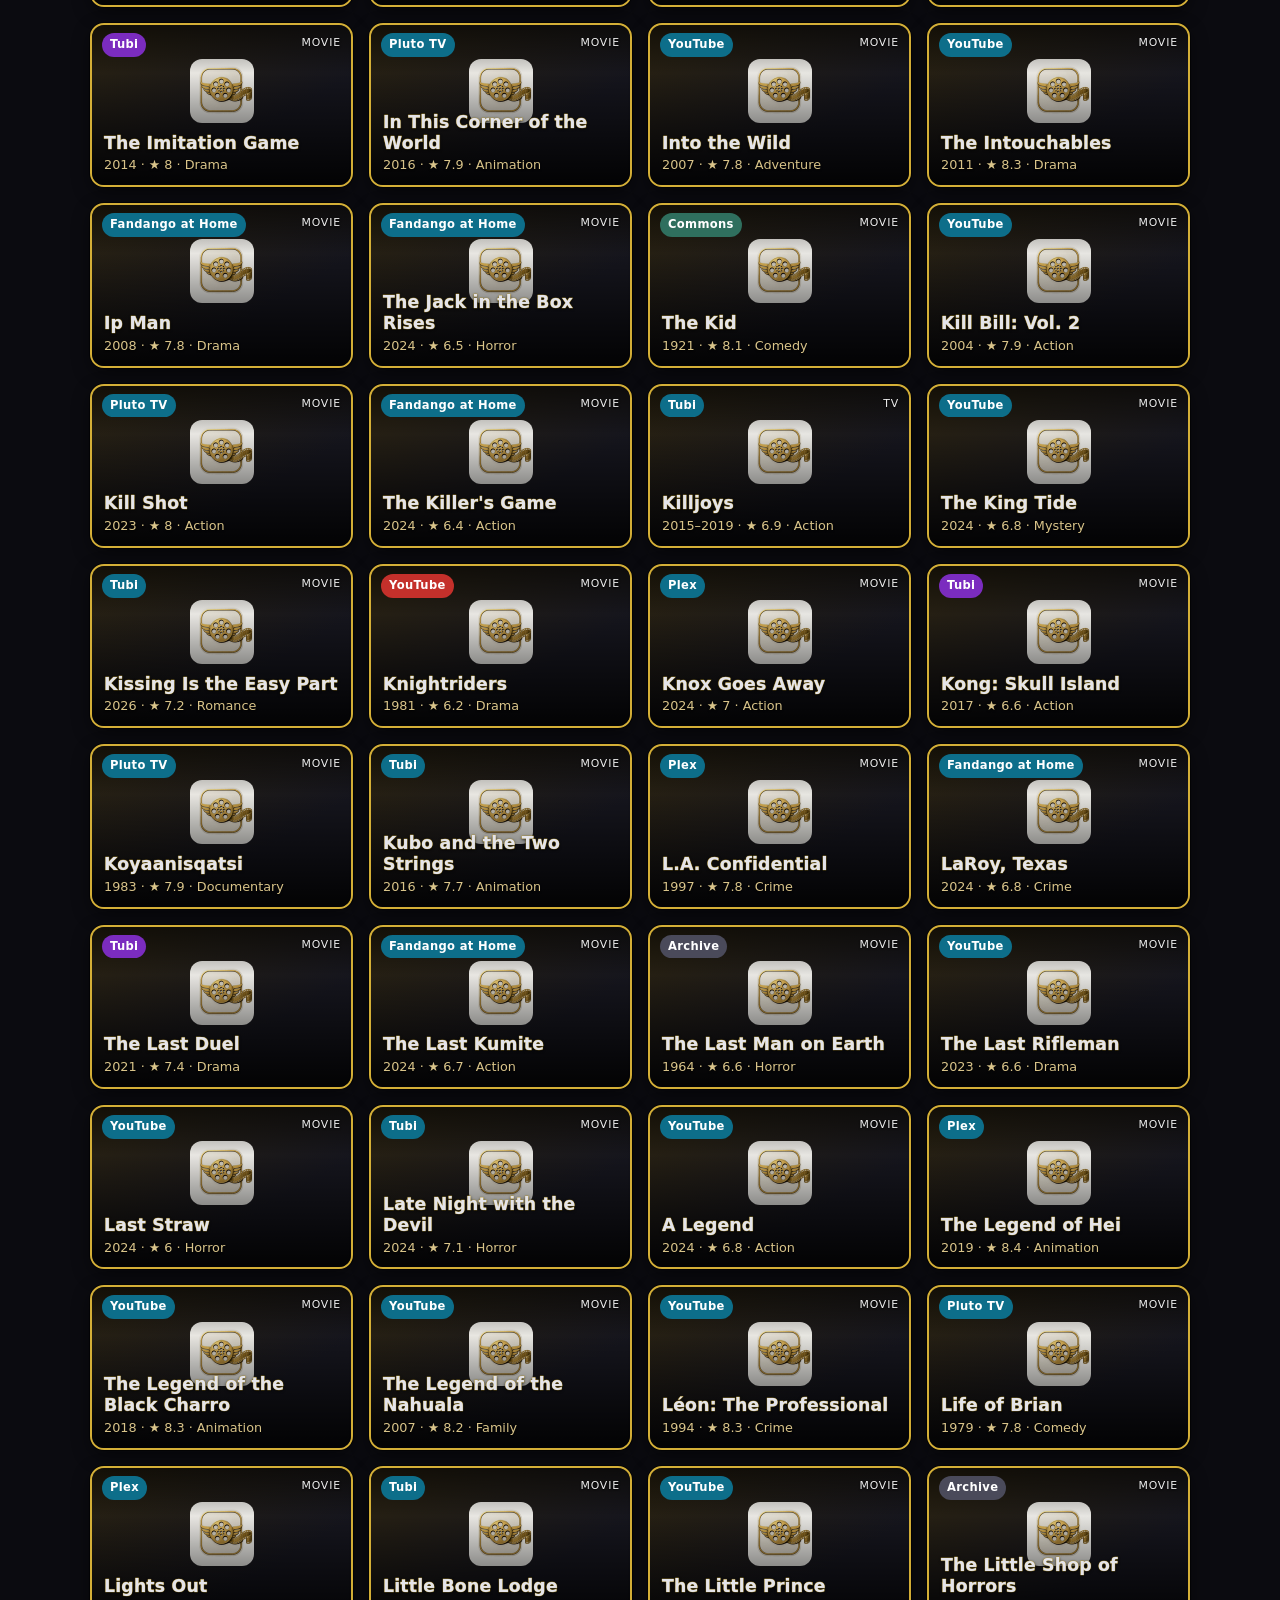
==== commit 199884d9: "Sports: official full classic-game playlists (NFL, MLB, NBA, NHL), Tubi/Pluto 24/7 channels, FIFA+/O" ====
--- a/index.html
+++ b/index.html
@@ -1,4 +1,4 @@
-<!doctype html><html lang="en"><head><meta charset="utf-8"><meta name="viewport" content="width=device-width,initial-scale=1"><meta name="theme-color" content="#0b0b10"><link rel="icon" href="/favicon.ico" sizes="any"><link rel="icon" type="image/png" sizes="64x64" href="/icons/favicon-64.png"><link rel="icon" type="image/png" sizes="32x32" href="/icons/favicon-32.png"><link rel="apple-touch-icon" href="/icons/apple-touch-icon.png"><link rel="manifest" href="/site.webmanifest"><link rel="stylesheet" href="/styles.css?v=20261124c"><script>try{if(localStorage.getItem("rf-theme")==="light")document.documentElement.dataset.theme="light"}catch(e){}</script><title>ReelFree: free, legal movies &amp; TV</title><meta name="description" content="A hand-picked guide to movies and TV you can watch free and legally: public-domain classics, official YouTube channels, Tubi and Pluto TV."></head>
+<!doctype html><html lang="en"><head><meta charset="utf-8"><meta name="viewport" content="width=device-width,initial-scale=1"><meta name="theme-color" content="#0b0b10"><link rel="icon" href="/favicon.ico" sizes="any"><link rel="icon" type="image/png" sizes="64x64" href="/icons/favicon-64.png"><link rel="icon" type="image/png" sizes="32x32" href="/icons/favicon-32.png"><link rel="apple-touch-icon" href="/icons/apple-touch-icon.png"><link rel="manifest" href="/site.webmanifest"><link rel="stylesheet" href="/styles.css?v=20261124d"><script>try{if(localStorage.getItem("rf-theme")==="light")document.documentElement.dataset.theme="light"}catch(e){}</script><title>ReelFree: free, legal movies &amp; TV</title><meta name="description" content="A hand-picked guide to movies and TV you can watch free and legally: public-domain classics, official YouTube channels, Tubi and Pluto TV."></head>
 <body data-page="home"><header class="top"><a class="brand" href="/" aria-label="ReelFree home"><img src="/icons/logo-128.png" alt="ReelFree logo" width="48" height="48"><span>reel<b>free</b>.net</span></a><nav><a href="/">Browse</a><a href="/about">About</a><a href="/account" class="acct-link" hidden>My lists</a><button class="btn small ghost" id="auth-btn" hidden>Sign in</button><button class="btn small ghost" id="theme-btn" type="button">☀ Light</button></nav></header>
 <main>
 <section class="hero"><h1>Free movies &amp; TV. <span>All legal.</span></h1><p>A hand-picked guide to films and shows you can stream free from the Internet Archive, official studio YouTube channels, Wikimedia Commons, the Library of Congress, Tubi, Pluto TV and Plex.</p></section>
@@ -21,4 +21,4 @@
 <section class="az"><div class="row-head"><h2 id="az-title">A–Z</h2><span id="count" class="muted small"></span></div>
 <div id="grid" class="grid" aria-live="polite"></div></section>
 <section class="more"><h2>More free, legal places to browse</h2><div class="actions"><a class="btn ghost" href="https://athome.fandango.com/content/browse/free" target="_blank" rel="noopener">Browse free on Fandango ↗</a><a class="btn ghost" href="https://watch.plex.tv/on-demand" target="_blank" rel="noopener">Browse free on Plex ↗</a></div><p class="small muted">Opens in a new tab. Free with ads; availability is set by each service.</p></section>
-</main><footer class="foot"><p>ReelFree is a guide. We host no video; every title plays on its legal, free source (Internet Archive, official YouTube channels, Wikimedia Commons, Library of Congress, Tubi, Pluto TV, Plex).</p><p><a href="/about">About &amp; sources</a></p></footer><div id="modal-root"></div><script src="/config.js?v=20261124c"></script><script type="module" src="/app.js?v=20261124c"></script></body></html>
+</main><div id="viewer" class="viewer" hidden></div><footer class="foot"><p>ReelFree is a guide. We host no video; every title plays on its legal, free source (Internet Archive, official YouTube channels, Wikimedia Commons, Library of Congress, Tubi, Pluto TV, Plex).</p><p><a href="/about">About &amp; sources</a></p></footer><div id="modal-root"></div><script src="/config.js?v=20261124d"></script><script type="module" src="/app.js?v=20261124d"></script></body></html>
--- a/styles.css
+++ b/styles.css
@@ -68,3 +68,4 @@
 @media (max-width:480px){.top nav a[href="/"]{display:none}.top nav{gap:8px}.top nav .btn{padding:0 10px;min-height:38px}}
 .addlist{display:none;position:absolute;right:10px;bottom:62px;z-index:2;width:34px;height:34px;border-radius:50%;border:2px solid var(--gold);background:rgba(0,0,0,.65);color:#fff;font-size:1.2rem;line-height:1;cursor:pointer}.signed-in .addlist{display:block}.addlist.on{background:var(--gold);color:#111}
 .badge.new{left:auto;right:10px;top:34px;background:#1f9d55}.card.trailer{padding:0;font:inherit;text-align:left;cursor:pointer;width:100%}.card .play{position:absolute;inset:0;display:grid;place-items:center;font-size:2.4rem;color:#fff;text-shadow:0 2px 10px #000}.card.trailer.playing iframe{position:absolute;inset:0;width:100%;height:100%;border:0}
+.sport-tab{font:inherit;text-align:left;cursor:pointer}
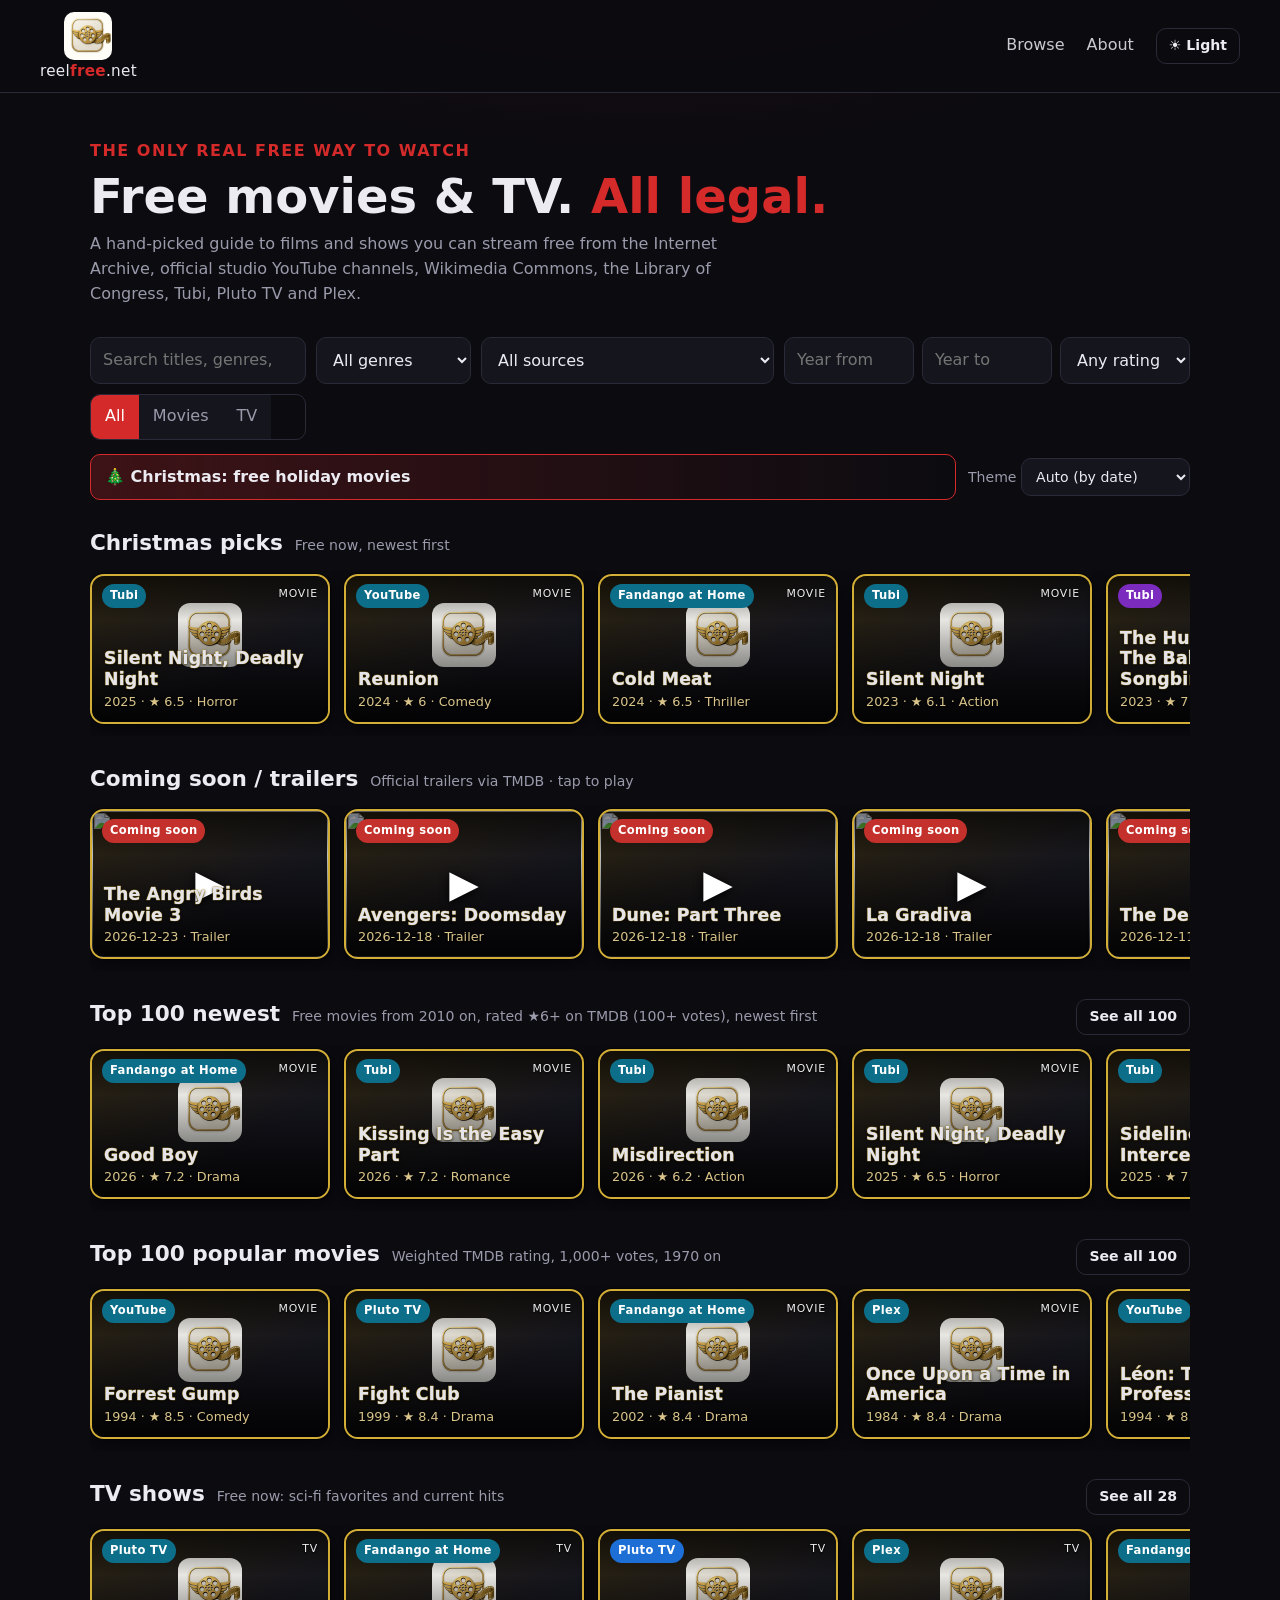
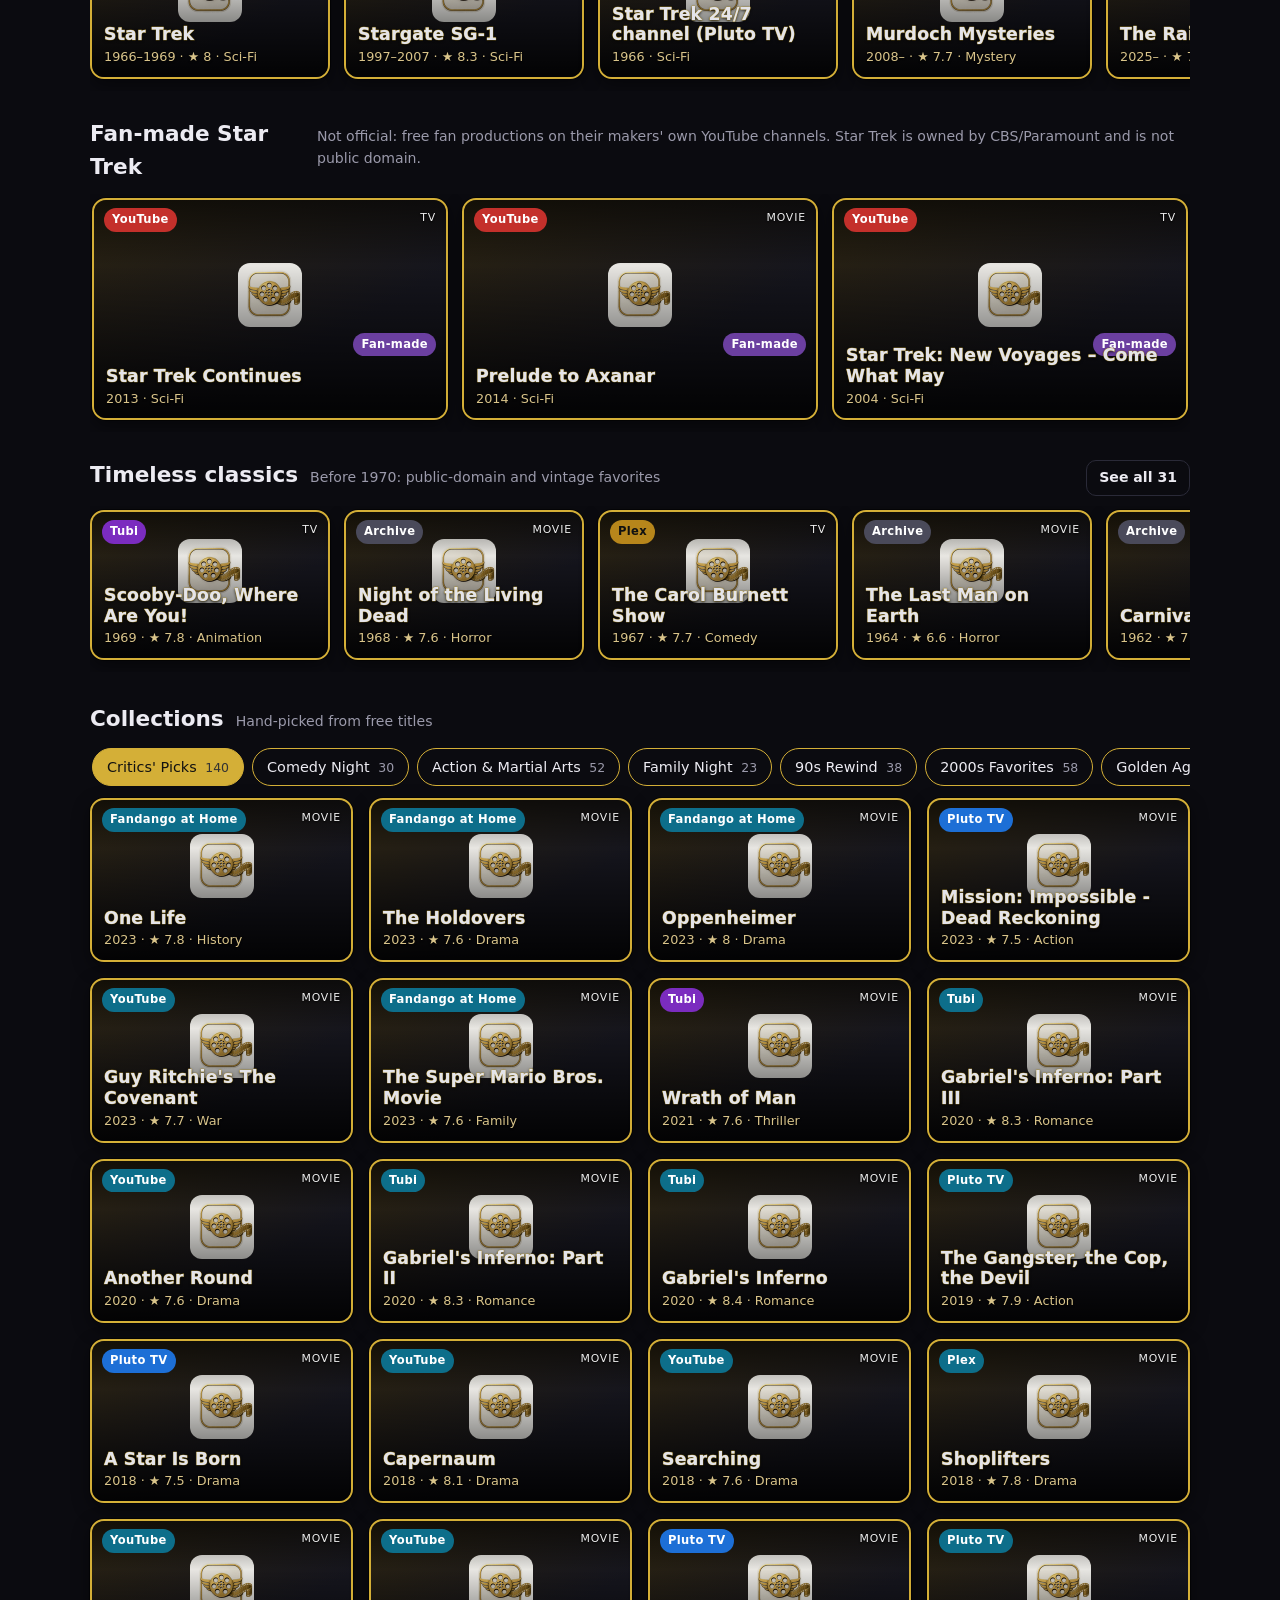
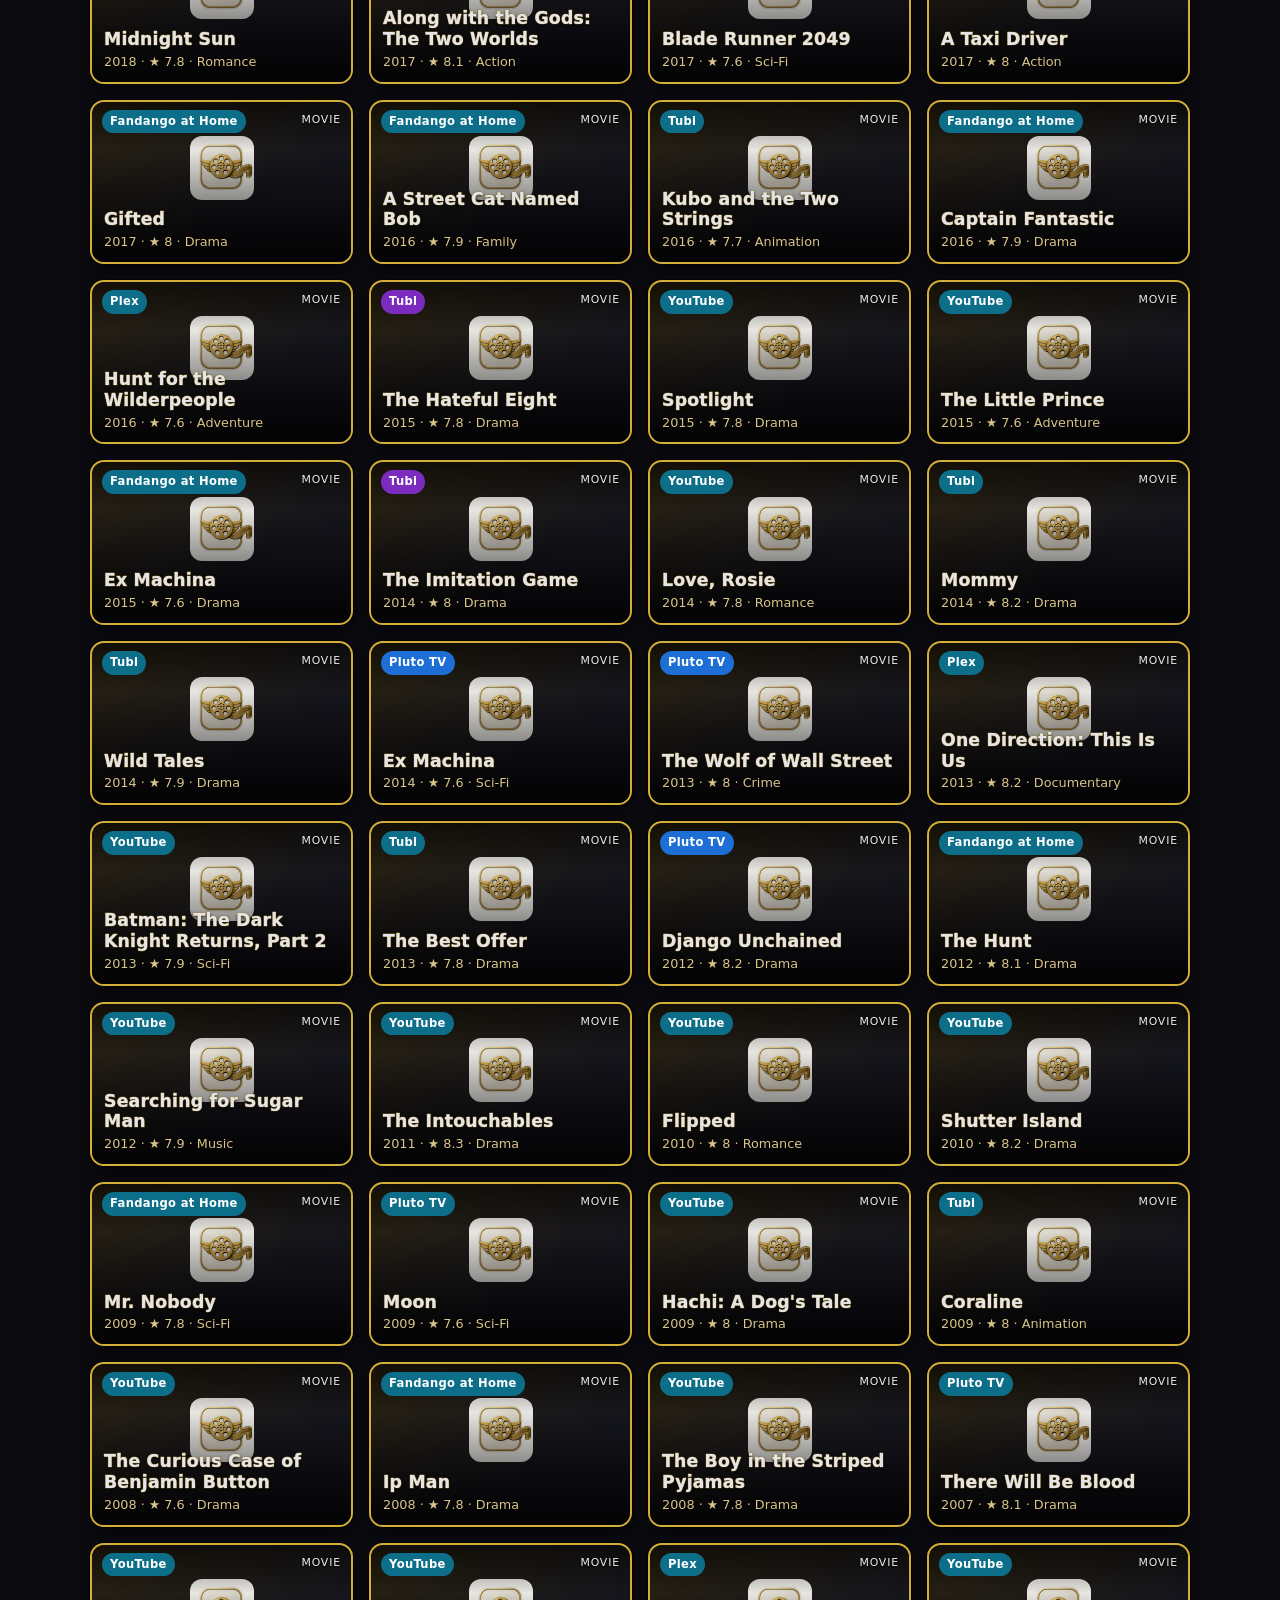
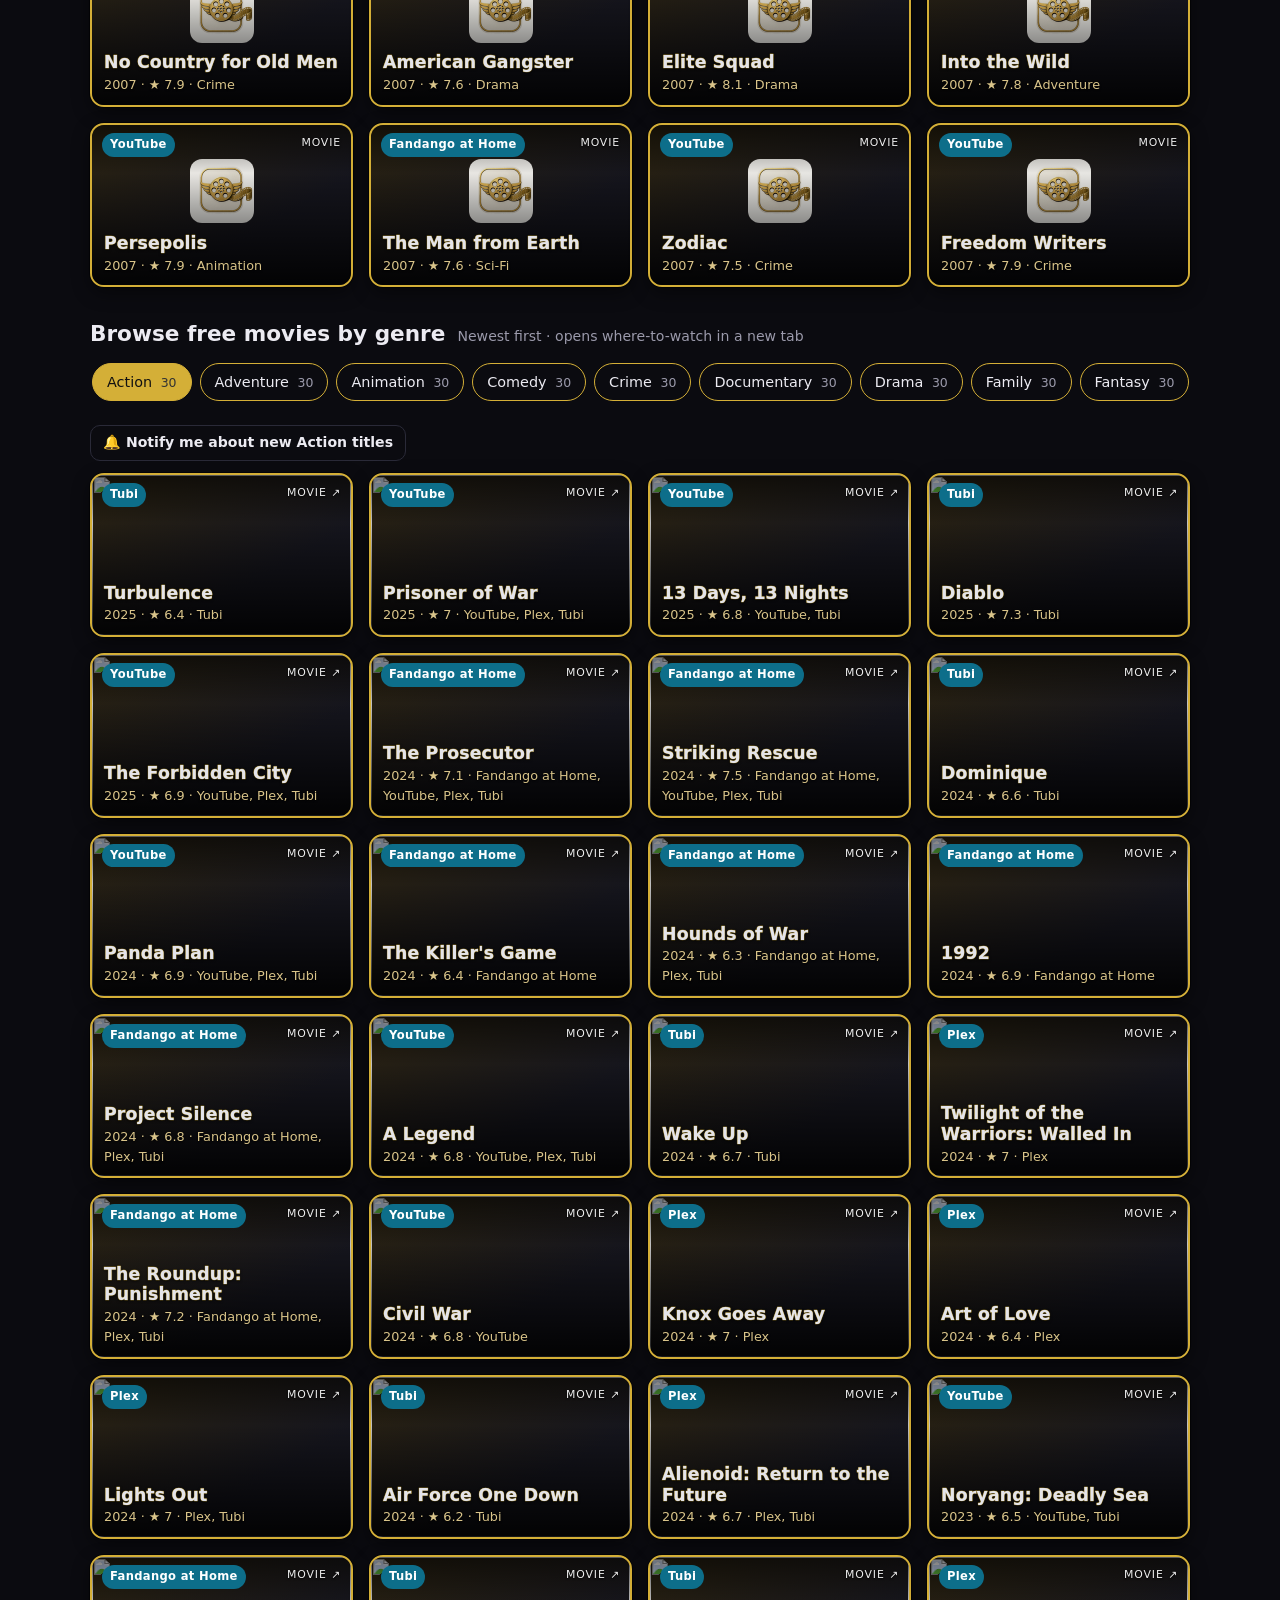
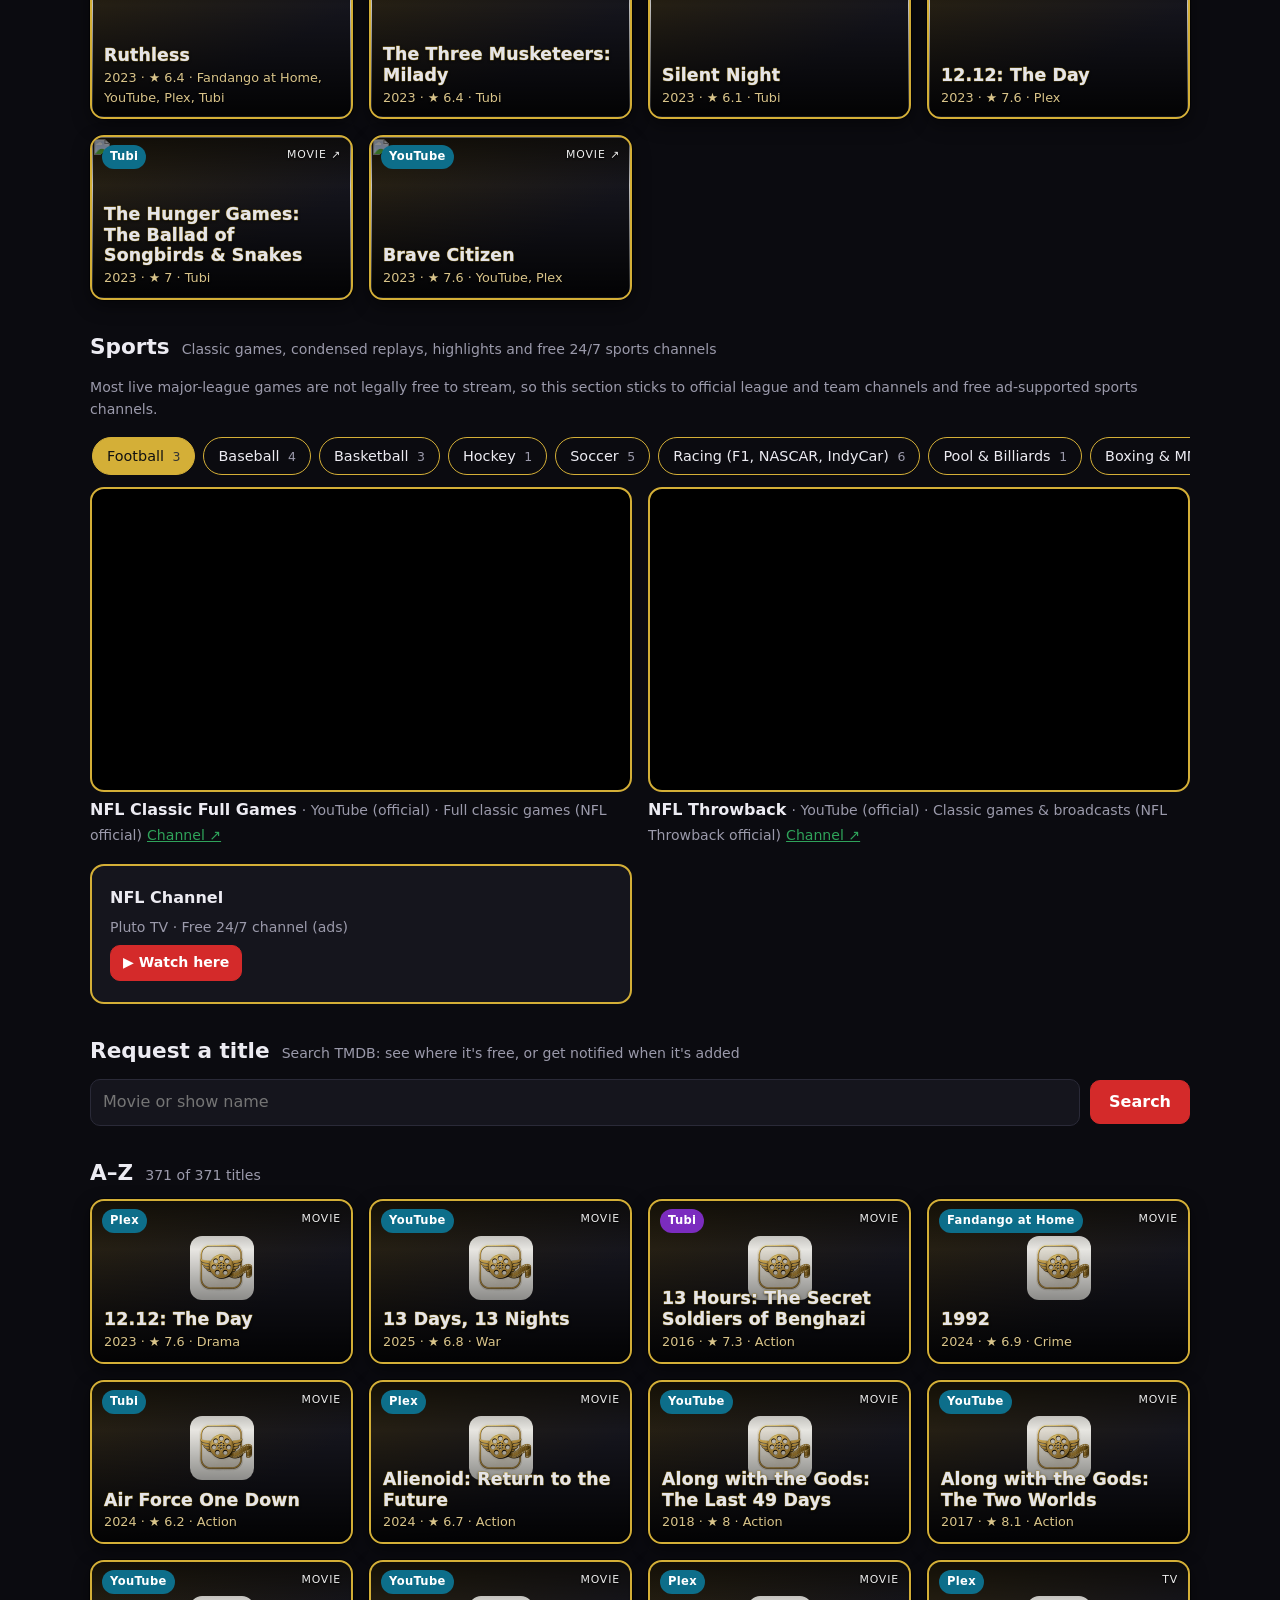
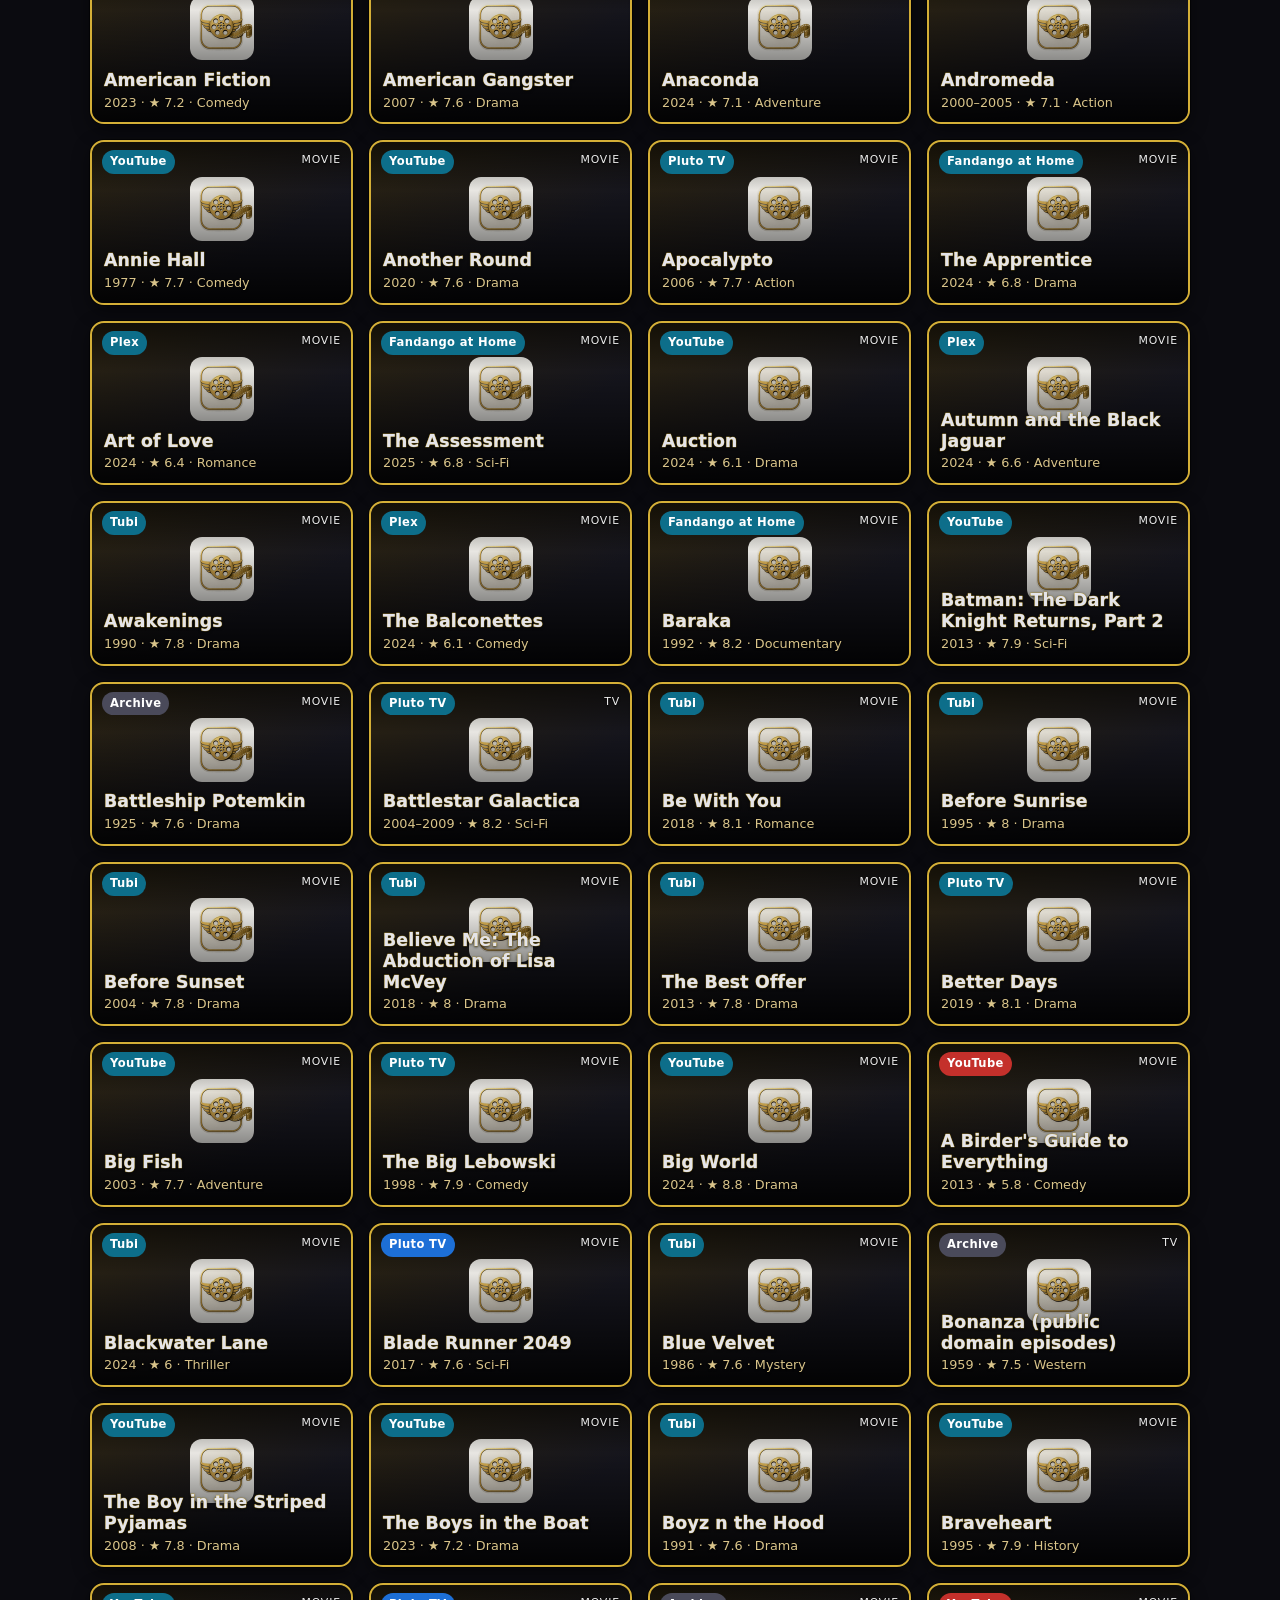
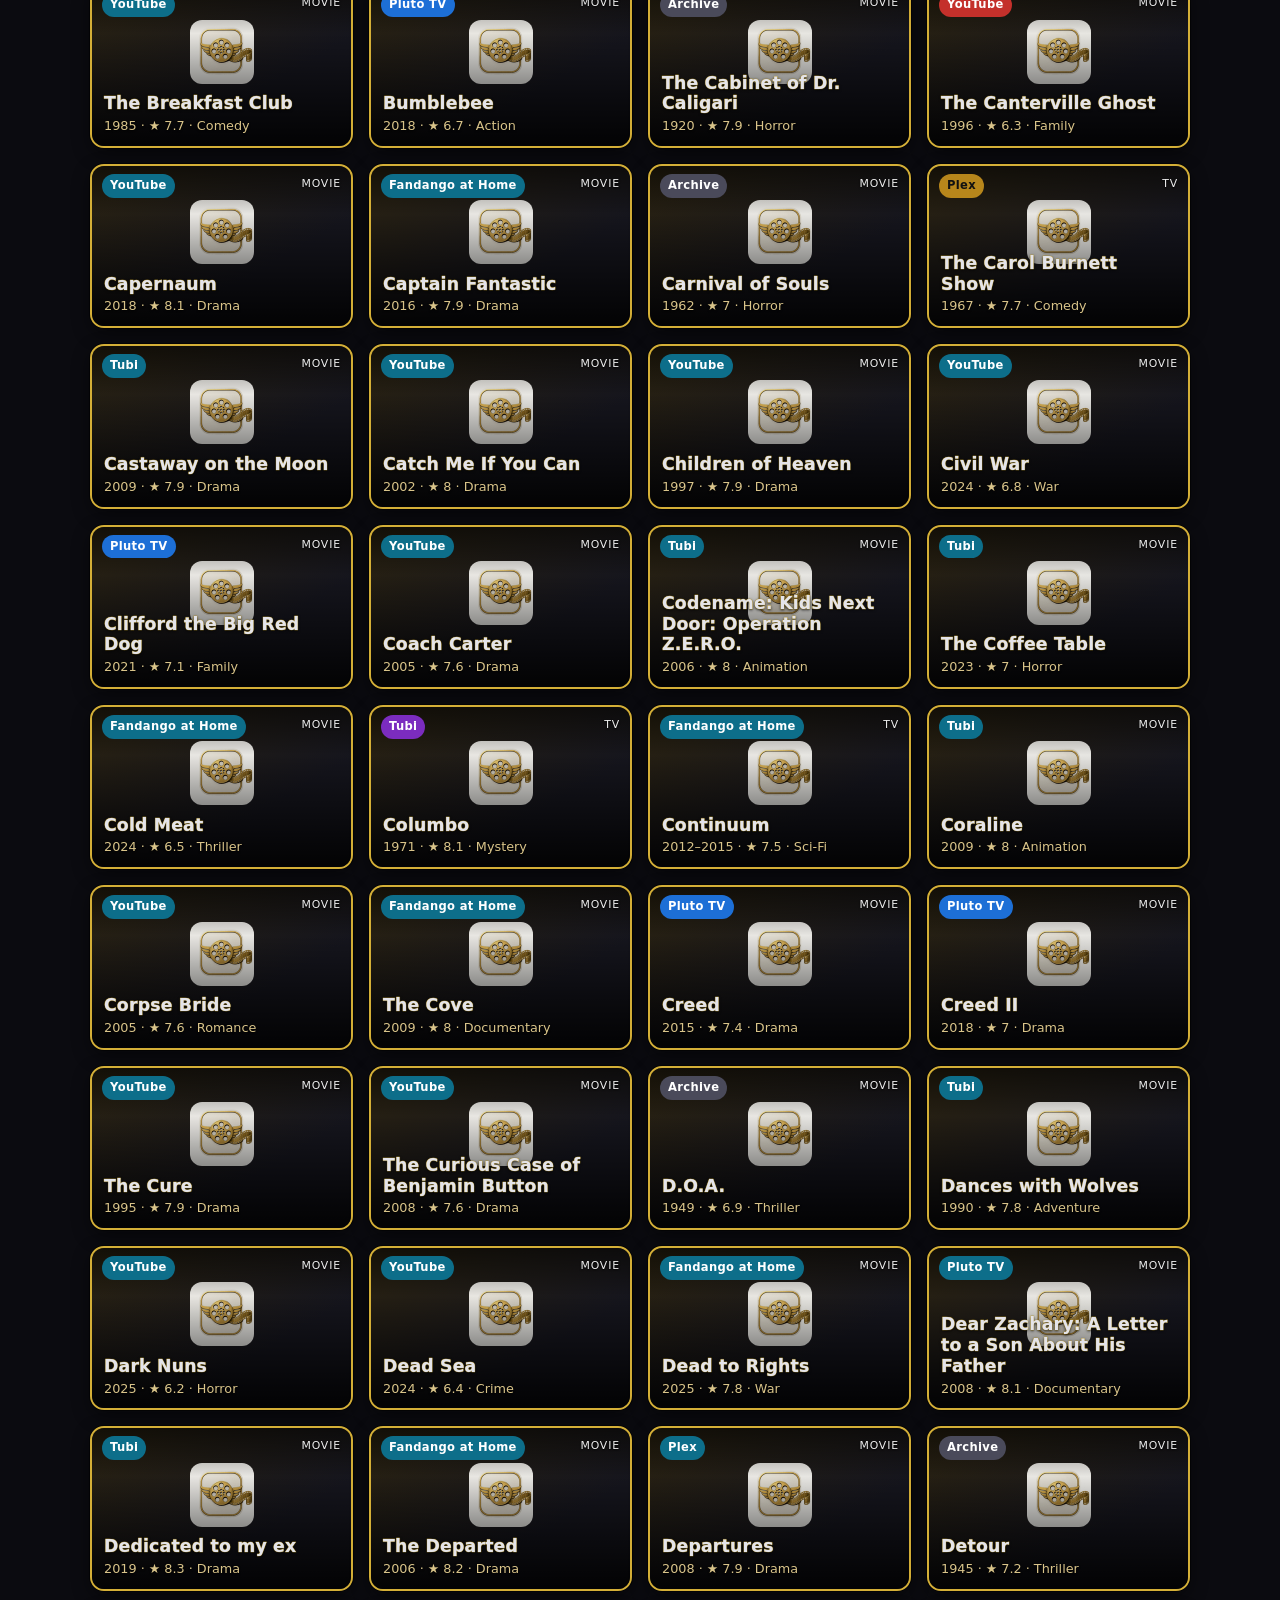
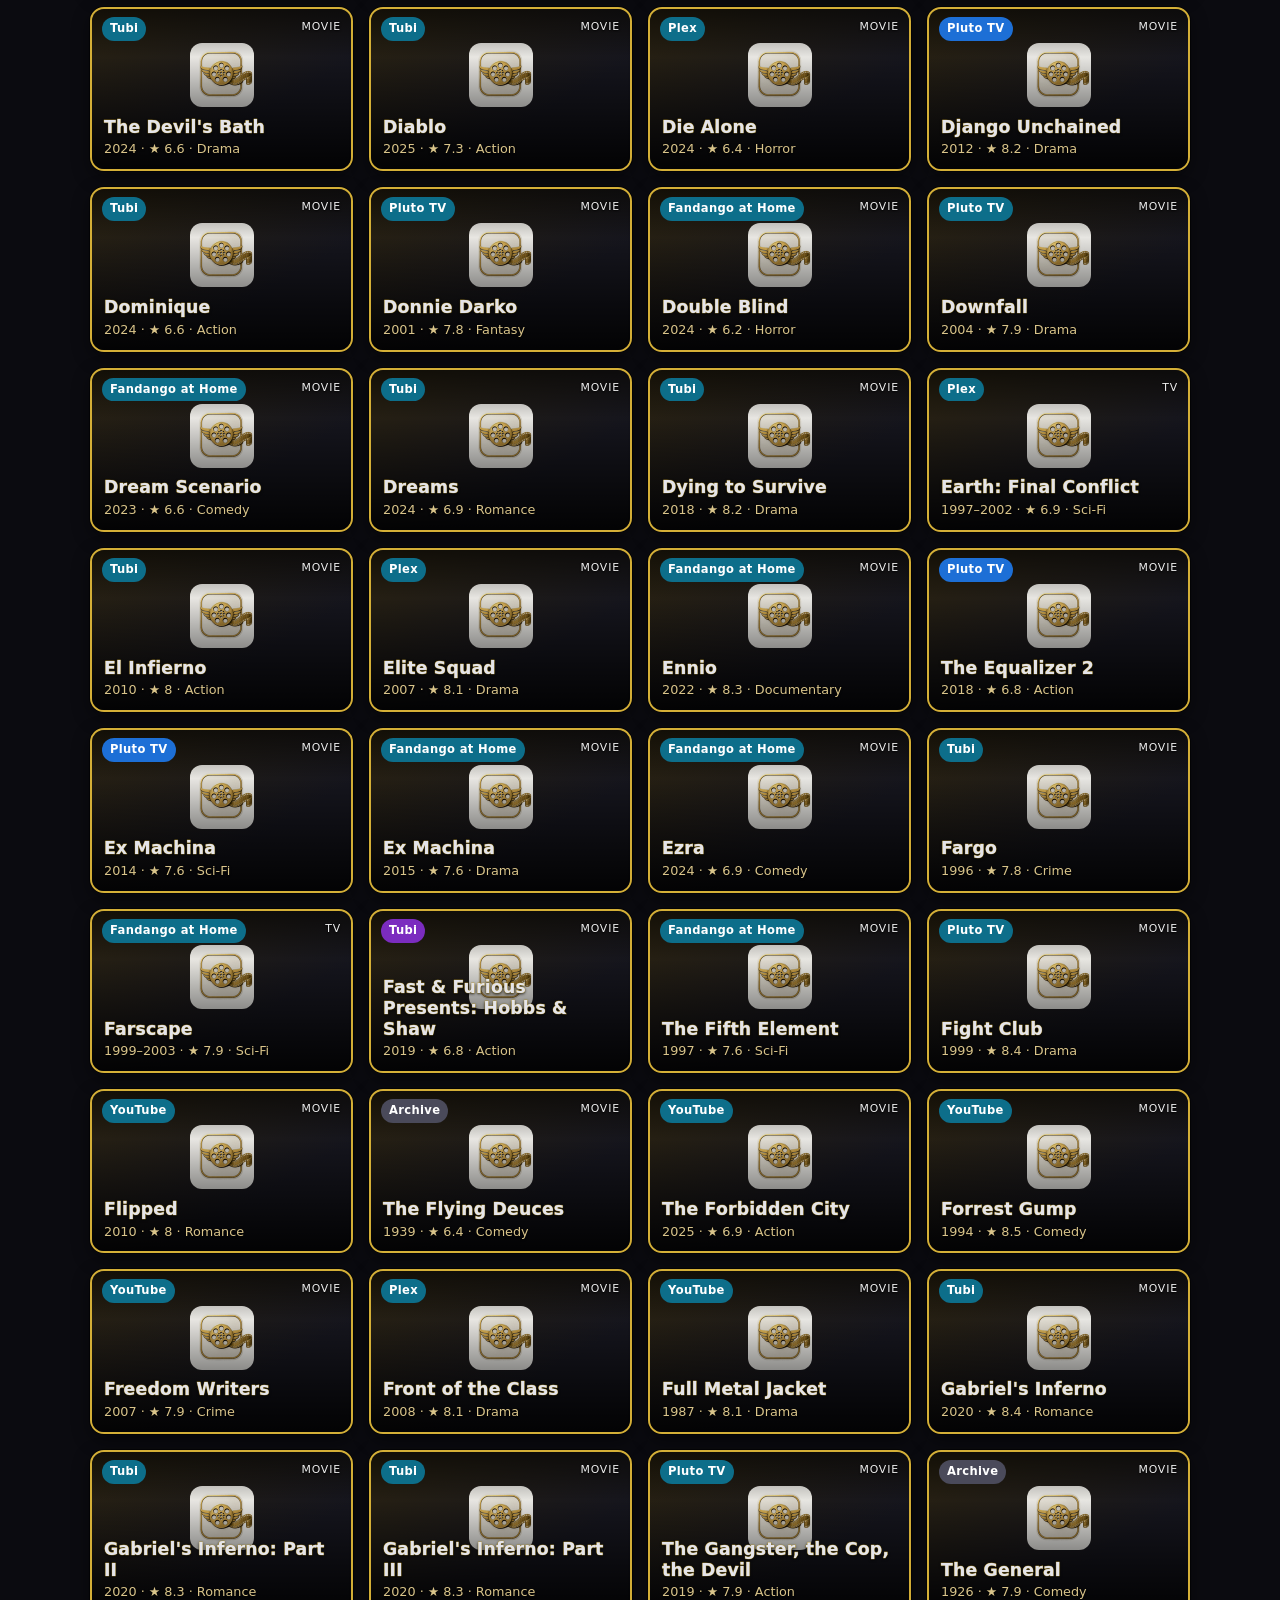
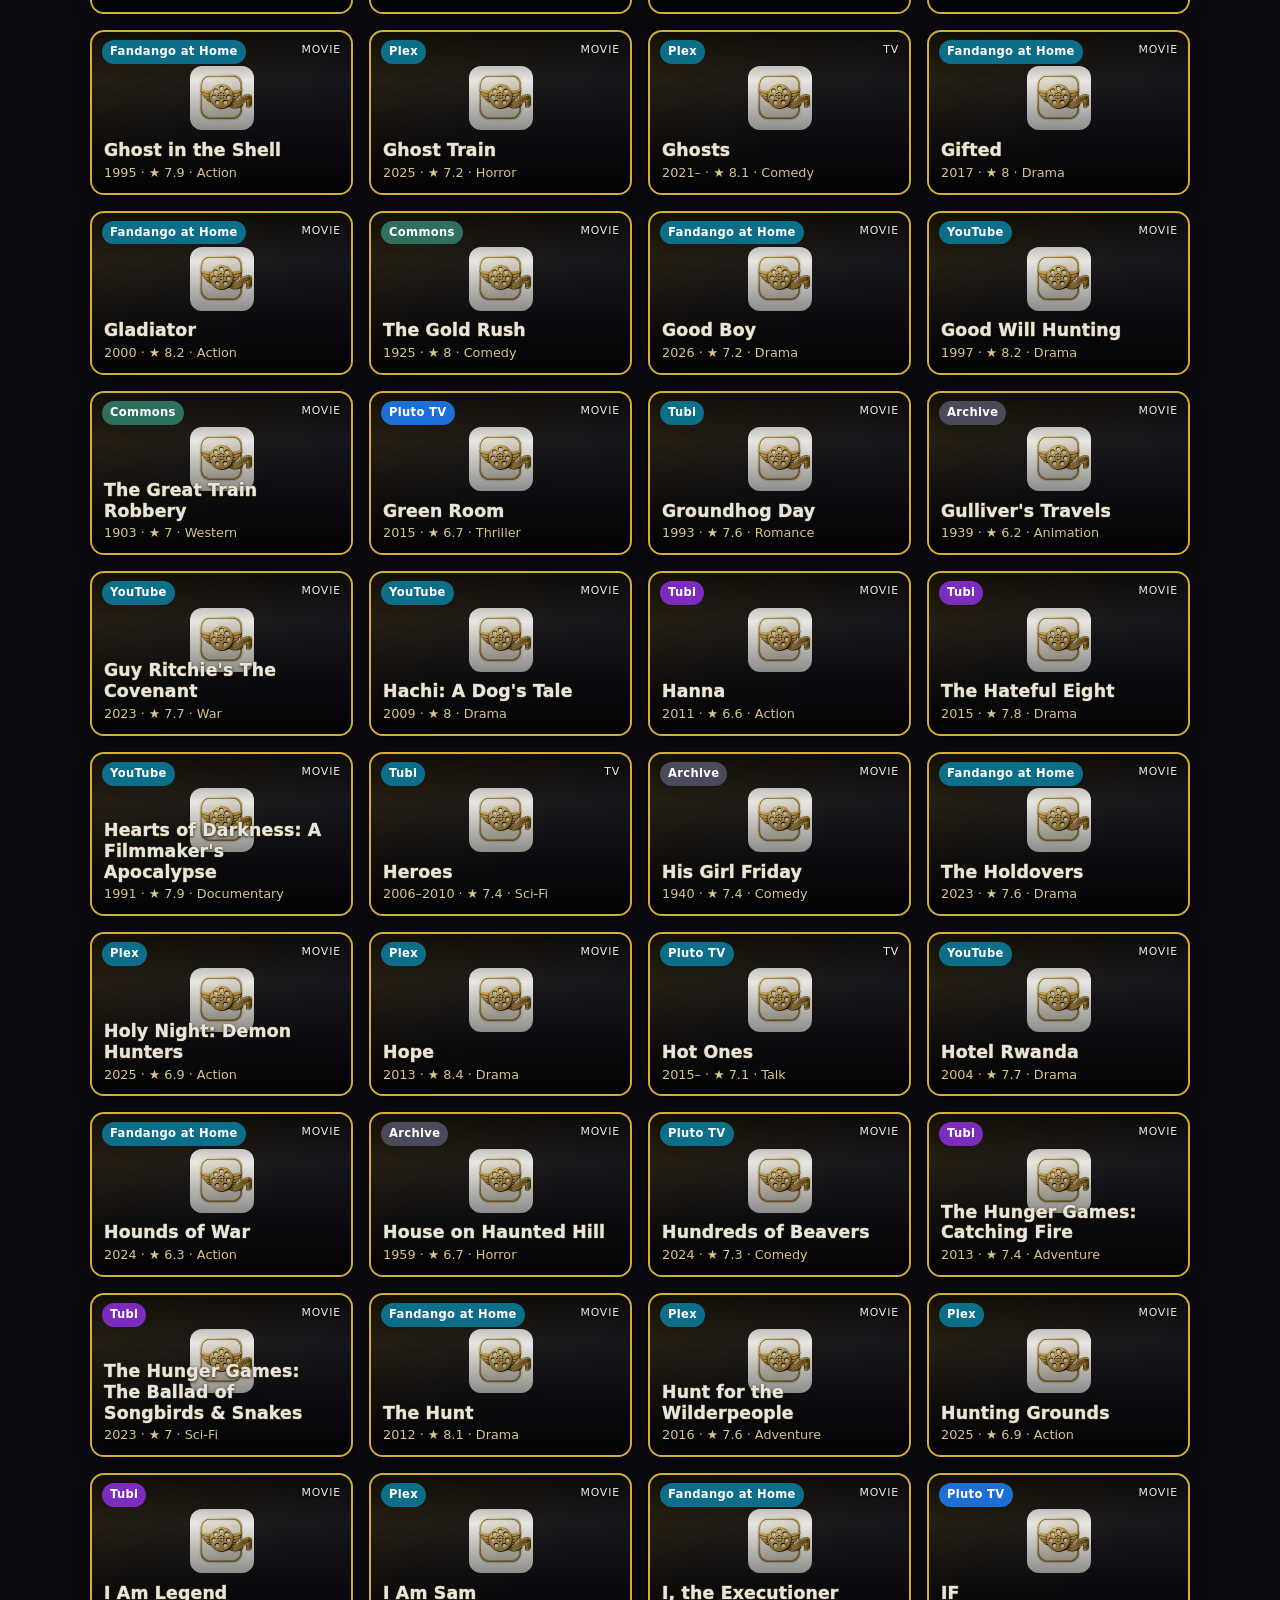
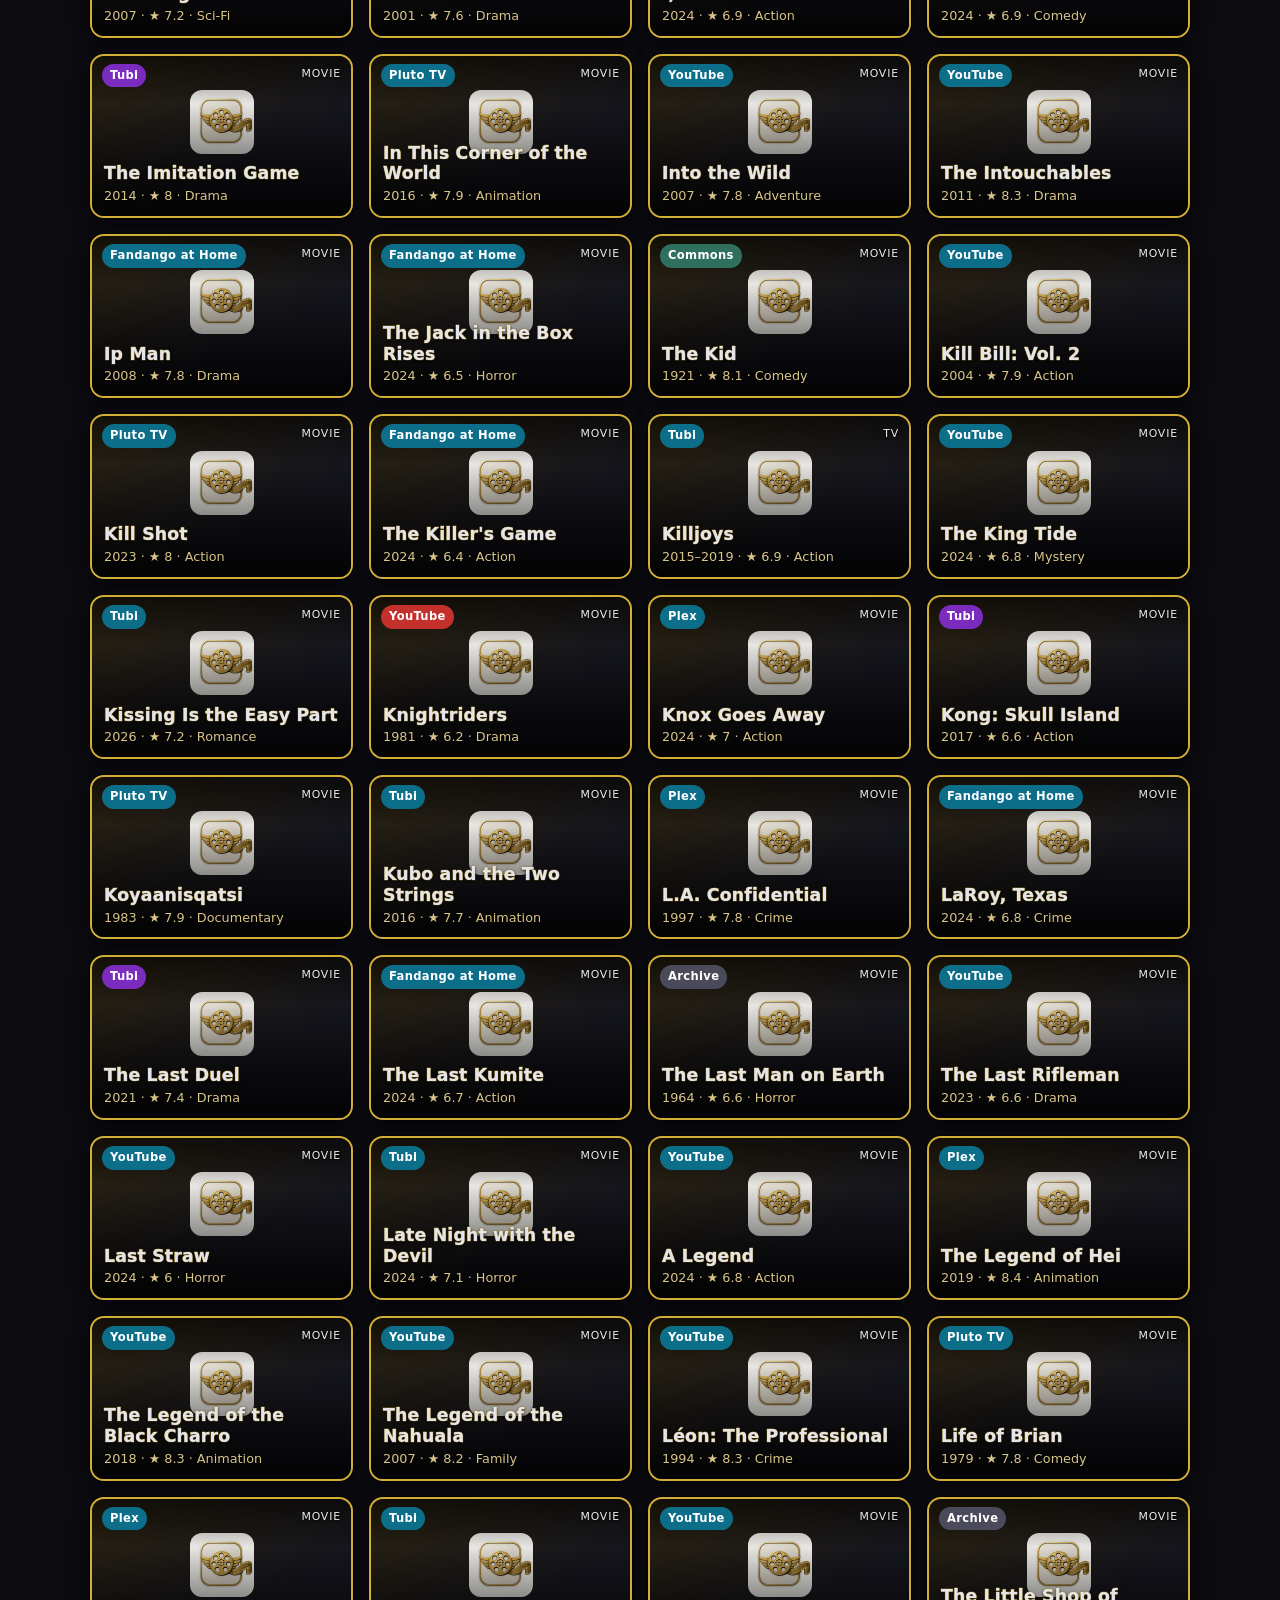
==== commit fbe2ee1d: "Tagline: "The Only Real Free Way to Watch" in hero, header, footer, title/meta/og, manifest" ====
--- a/index.html
+++ b/index.html
@@ -1,7 +1,7 @@
-<!doctype html><html lang="en"><head><meta charset="utf-8"><meta name="viewport" content="width=device-width,initial-scale=1"><meta name="theme-color" content="#0b0b10"><link rel="icon" href="/favicon.ico" sizes="any"><link rel="icon" type="image/png" sizes="64x64" href="/icons/favicon-64.png"><link rel="icon" type="image/png" sizes="32x32" href="/icons/favicon-32.png"><link rel="apple-touch-icon" href="/icons/apple-touch-icon.png"><link rel="manifest" href="/site.webmanifest"><link rel="stylesheet" href="/styles.css?v=20261124d"><script>try{if(localStorage.getItem("rf-theme")==="light")document.documentElement.dataset.theme="light"}catch(e){}</script><title>ReelFree: free, legal movies &amp; TV</title><meta name="description" content="A hand-picked guide to movies and TV you can watch free and legally: public-domain classics, official YouTube channels, Tubi and Pluto TV."></head>
-<body data-page="home"><header class="top"><a class="brand" href="/" aria-label="ReelFree home"><img src="/icons/logo-128.png" alt="ReelFree logo" width="48" height="48"><span>reel<b>free</b>.net</span></a><nav><a href="/">Browse</a><a href="/about">About</a><a href="/account" class="acct-link" hidden>My lists</a><button class="btn small ghost" id="auth-btn" hidden>Sign in</button><button class="btn small ghost" id="theme-btn" type="button">☀ Light</button></nav></header>
+<!doctype html><html lang="en"><head><meta charset="utf-8"><meta name="viewport" content="width=device-width,initial-scale=1"><meta name="theme-color" content="#0b0b10"><link rel="icon" href="/favicon.ico" sizes="any"><link rel="icon" type="image/png" sizes="64x64" href="/icons/favicon-64.png"><link rel="icon" type="image/png" sizes="32x32" href="/icons/favicon-32.png"><link rel="apple-touch-icon" href="/icons/apple-touch-icon.png"><link rel="manifest" href="/site.webmanifest"><link rel="stylesheet" href="/styles.css?v=20261124e"><script>try{if(localStorage.getItem("rf-theme")==="light")document.documentElement.dataset.theme="light"}catch(e){}</script><title>ReelFree · The Only Real Free Way to Watch</title><meta name="description" content="ReelFree: the only real free way to watch. A hand-picked guide to movies and TV you can watch free and legally: public-domain classics, official YouTube channels, Tubi and Pluto TV."><meta property="og:type" content="website"><meta property="og:site_name" content="ReelFree"><meta property="og:title" content="ReelFree · The Only Real Free Way to Watch"><meta property="og:description" content="ReelFree: the only real free way to watch. A hand-picked guide to movies and TV you can watch free and legally: public-domain classics, official YouTube channels, Tubi and Pluto TV."><meta property="og:url" content="https://reelfree.net/"><meta property="og:image" content="https://reelfree.net/icons/icon-512.png"><meta name="twitter:card" content="summary"><meta name="twitter:title" content="ReelFree · The Only Real Free Way to Watch"><meta name="twitter:description" content="ReelFree: the only real free way to watch. A hand-picked guide to movies and TV you can watch free and legally: public-domain classics, official YouTube channels, Tubi and Pluto TV."></head>
+<body data-page="home"><header class="top"><a class="brand" href="/" aria-label="ReelFree home"><img src="/icons/logo-128.png" alt="ReelFree logo" width="48" height="48"><span>reel<b>free</b>.net</span><small class="brand-tag">The Only Real Free Way to Watch</small></a><nav><a href="/">Browse</a><a href="/about">About</a><a href="/account" class="acct-link" hidden>My lists</a><button class="btn small ghost" id="auth-btn" hidden>Sign in</button><button class="btn small ghost" id="theme-btn" type="button">☀ Light</button></nav></header>
 <main>
-<section class="hero"><h1>Free movies &amp; TV. <span>All legal.</span></h1><p>A hand-picked guide to films and shows you can stream free from the Internet Archive, official studio YouTube channels, Wikimedia Commons, the Library of Congress, Tubi, Pluto TV and Plex.</p></section>
+<section class="hero"><p class="tagline">The Only Real Free Way to Watch</p><h1>Free movies &amp; TV. <span>All legal.</span></h1><p>A hand-picked guide to films and shows you can stream free from the Internet Archive, official studio YouTube channels, Wikimedia Commons, the Library of Congress, Tubi, Pluto TV and Plex.</p></section>
 <section class="filters" aria-label="Filters">
 <input id="q" type="search" placeholder="Search titles, genres, descriptions" aria-label="Search" autocomplete="off">
 <select id="genre" aria-label="Genre"><option value="">All genres</option></select>
@@ -21,4 +21,4 @@
 <section class="az"><div class="row-head"><h2 id="az-title">A–Z</h2><span id="count" class="muted small"></span></div>
 <div id="grid" class="grid" aria-live="polite"></div></section>
 <section class="more"><h2>More free, legal places to browse</h2><div class="actions"><a class="btn ghost" href="https://athome.fandango.com/content/browse/free" target="_blank" rel="noopener">Browse free on Fandango ↗</a><a class="btn ghost" href="https://watch.plex.tv/on-demand" target="_blank" rel="noopener">Browse free on Plex ↗</a></div><p class="small muted">Opens in a new tab. Free with ads; availability is set by each service.</p></section>
-</main><div id="viewer" class="viewer" hidden></div><footer class="foot"><p>ReelFree is a guide. We host no video; every title plays on its legal, free source (Internet Archive, official YouTube channels, Wikimedia Commons, Library of Congress, Tubi, Pluto TV, Plex).</p><p><a href="/about">About &amp; sources</a></p></footer><div id="modal-root"></div><script src="/config.js?v=20261124d"></script><script type="module" src="/app.js?v=20261124d"></script></body></html>
+</main><div id="viewer" class="viewer" hidden></div><footer class="foot"><p class="foot-tag">ReelFree · The Only Real Free Way to Watch</p><p>ReelFree is a guide. We host no video; every title plays on its legal, free source (Internet Archive, official YouTube channels, Wikimedia Commons, Library of Congress, Tubi, Pluto TV, Plex).</p><p><a href="/about">About &amp; sources</a></p></footer><div id="modal-root"></div><script src="/config.js?v=20261124e"></script><script type="module" src="/app.js?v=20261124e"></script></body></html>
--- a/styles.css
+++ b/styles.css
@@ -69,3 +69,9 @@
 .addlist{display:none;position:absolute;right:10px;bottom:62px;z-index:2;width:34px;height:34px;border-radius:50%;border:2px solid var(--gold);background:rgba(0,0,0,.65);color:#fff;font-size:1.2rem;line-height:1;cursor:pointer}.signed-in .addlist{display:block}.addlist.on{background:var(--gold);color:#111}
 .badge.new{left:auto;right:10px;top:34px;background:#1f9d55}.card.trailer{padding:0;font:inherit;text-align:left;cursor:pointer;width:100%}.card .play{position:absolute;inset:0;display:grid;place-items:center;font-size:2.4rem;color:#fff;text-shadow:0 2px 10px #000}.card.trailer.playing iframe{position:absolute;inset:0;width:100%;height:100%;border:0}
 .sport-tab{font:inherit;text-align:left;cursor:pointer}
+
+.brand-tag{font-size:.68rem;letter-spacing:.4px;color:var(--muted);text-transform:none;white-space:nowrap}
+.hero .tagline{margin:0 0 6px;font-size:clamp(.85rem,2.2vw,1rem);font-weight:700;letter-spacing:1.5px;text-transform:uppercase;color:var(--accent)}
+.foot .foot-tag{font-weight:600;color:var(--text);margin-bottom:6px}
+@media (max-width:760px){.brand-tag{display:none}}
+[data-page=home] .brand-tag{display:none}
